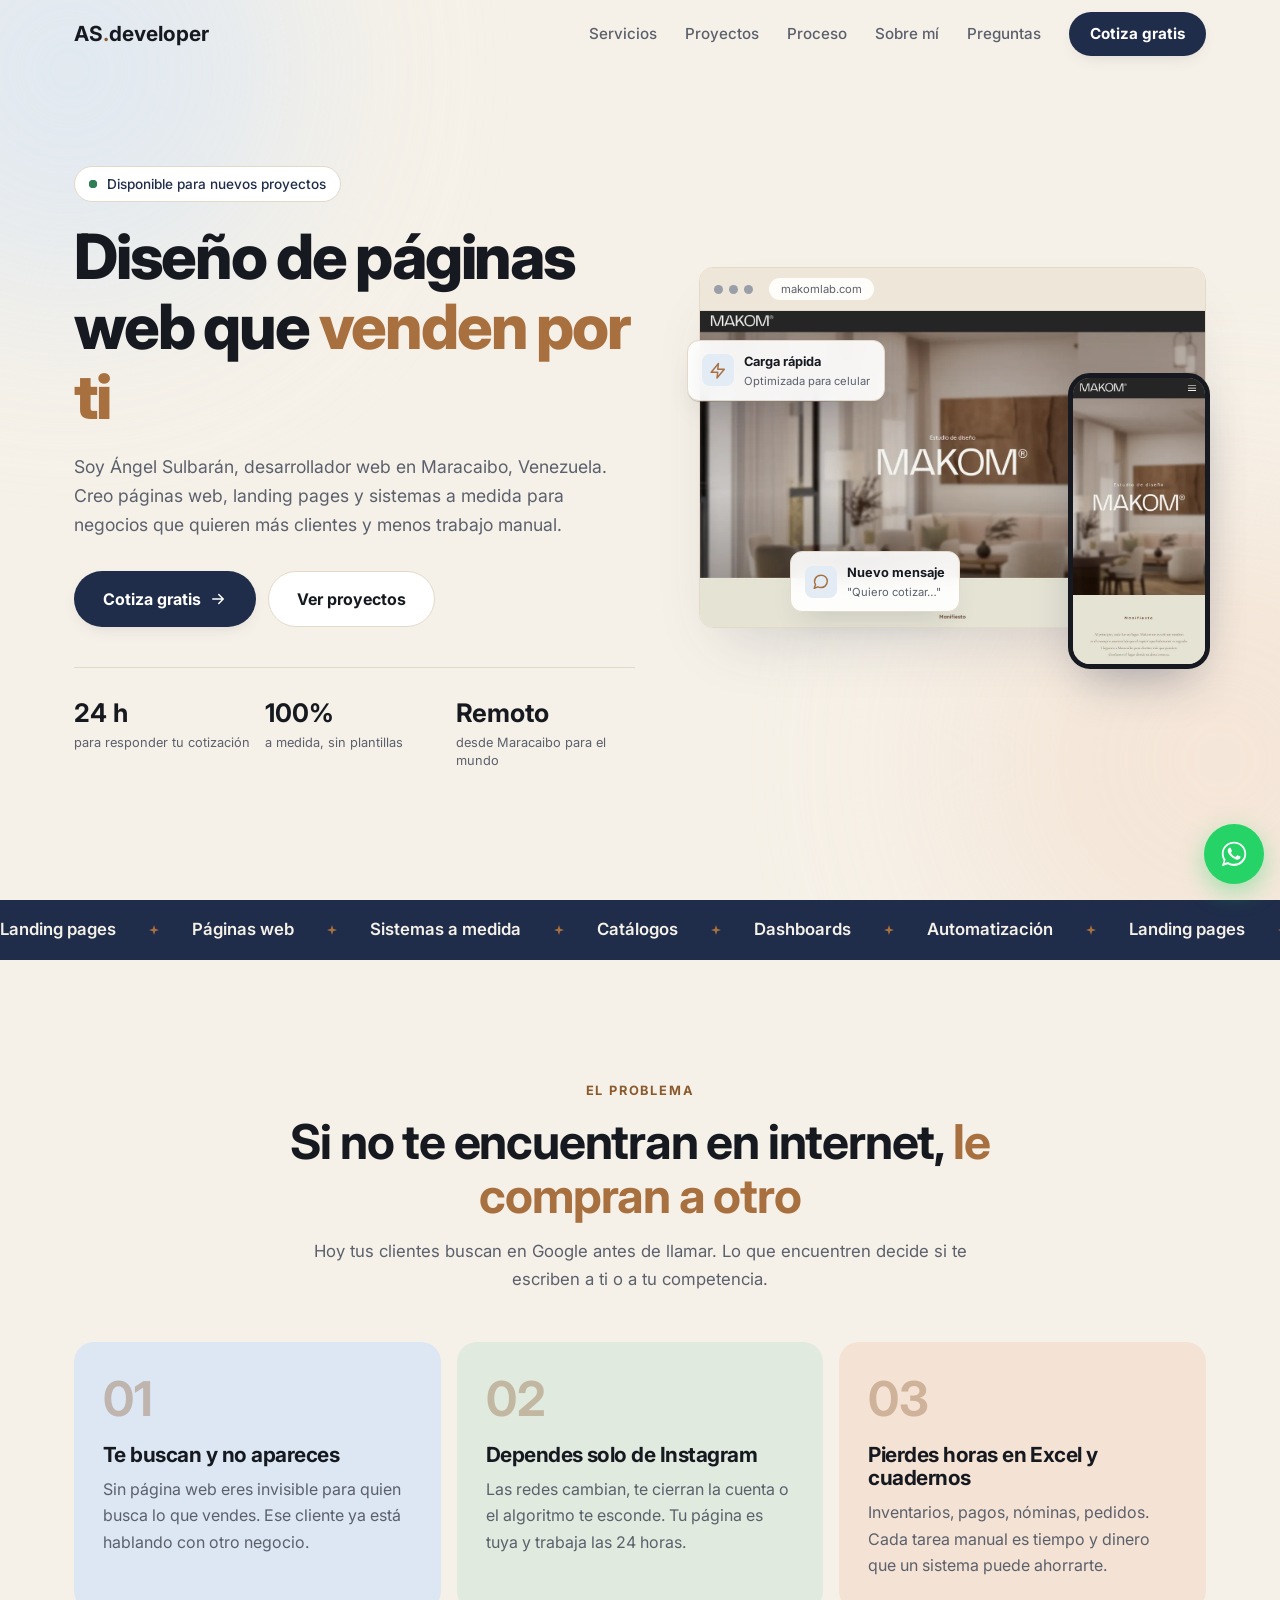
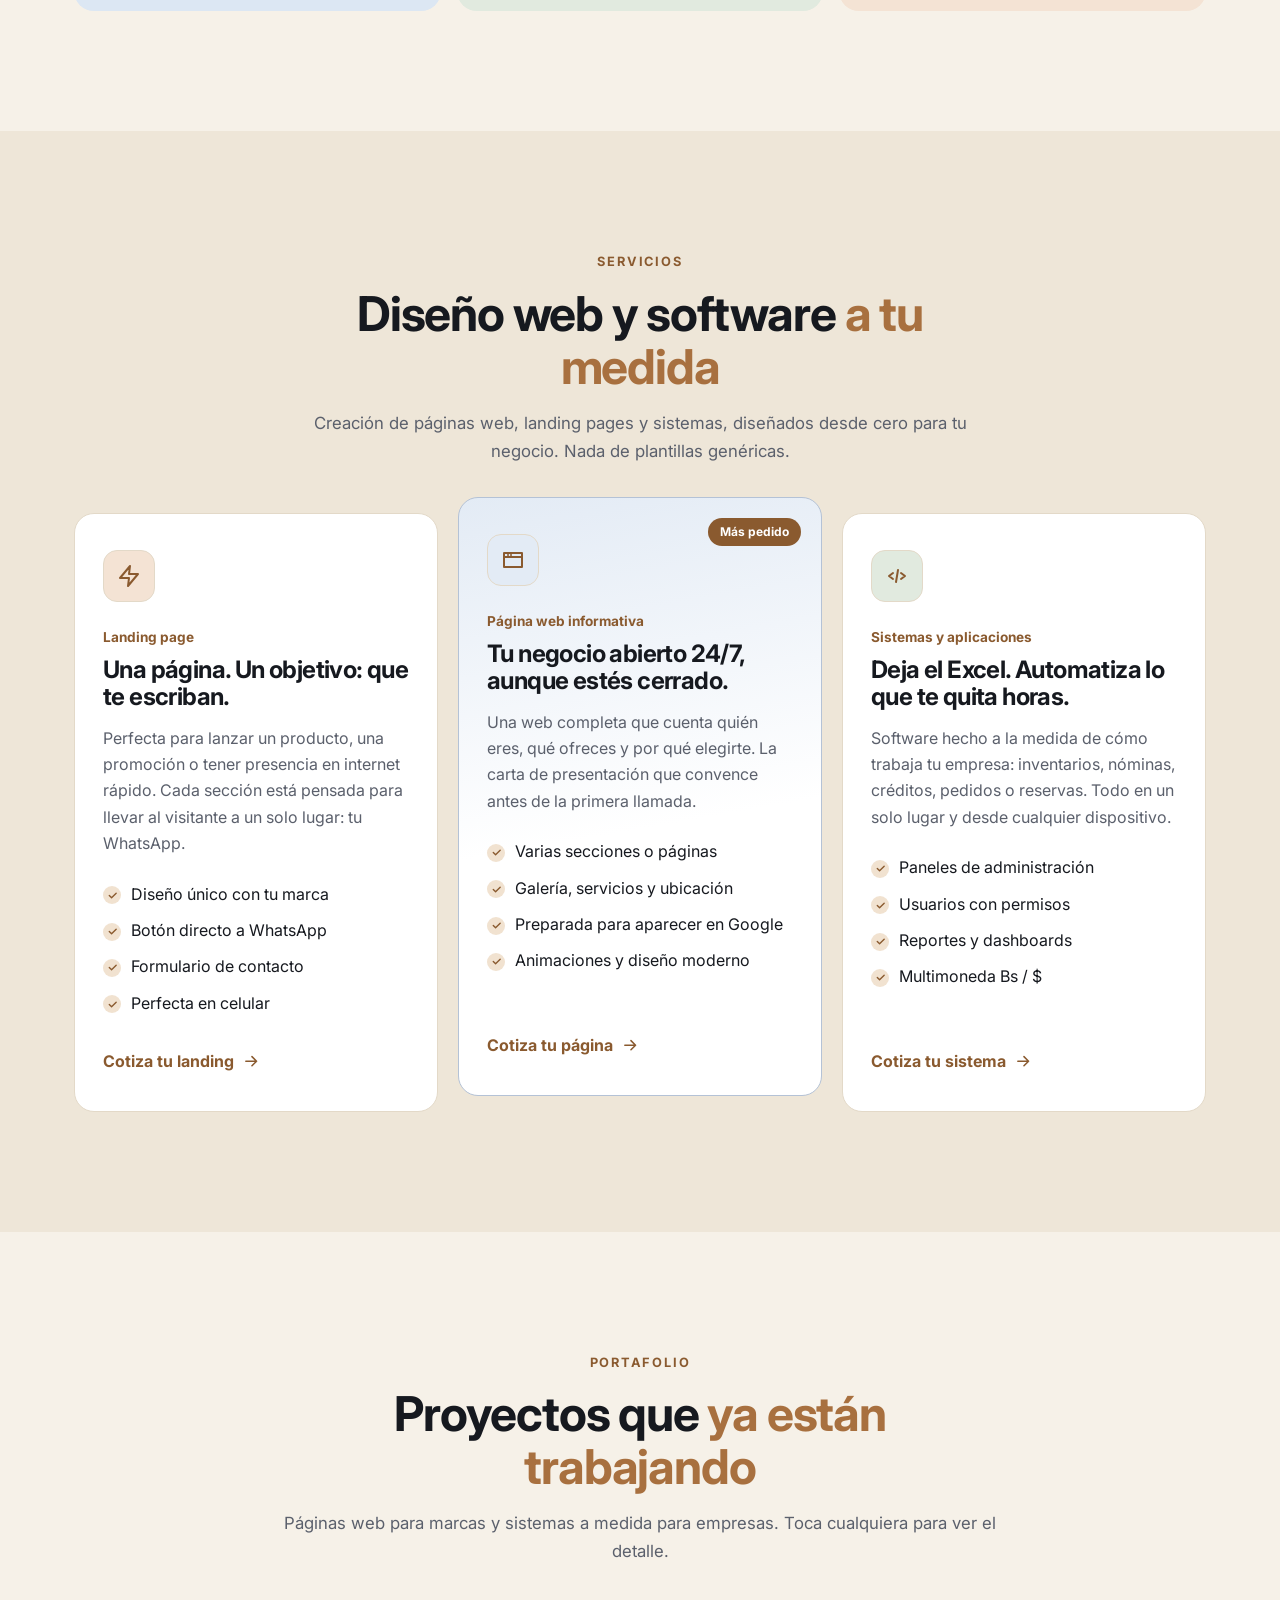
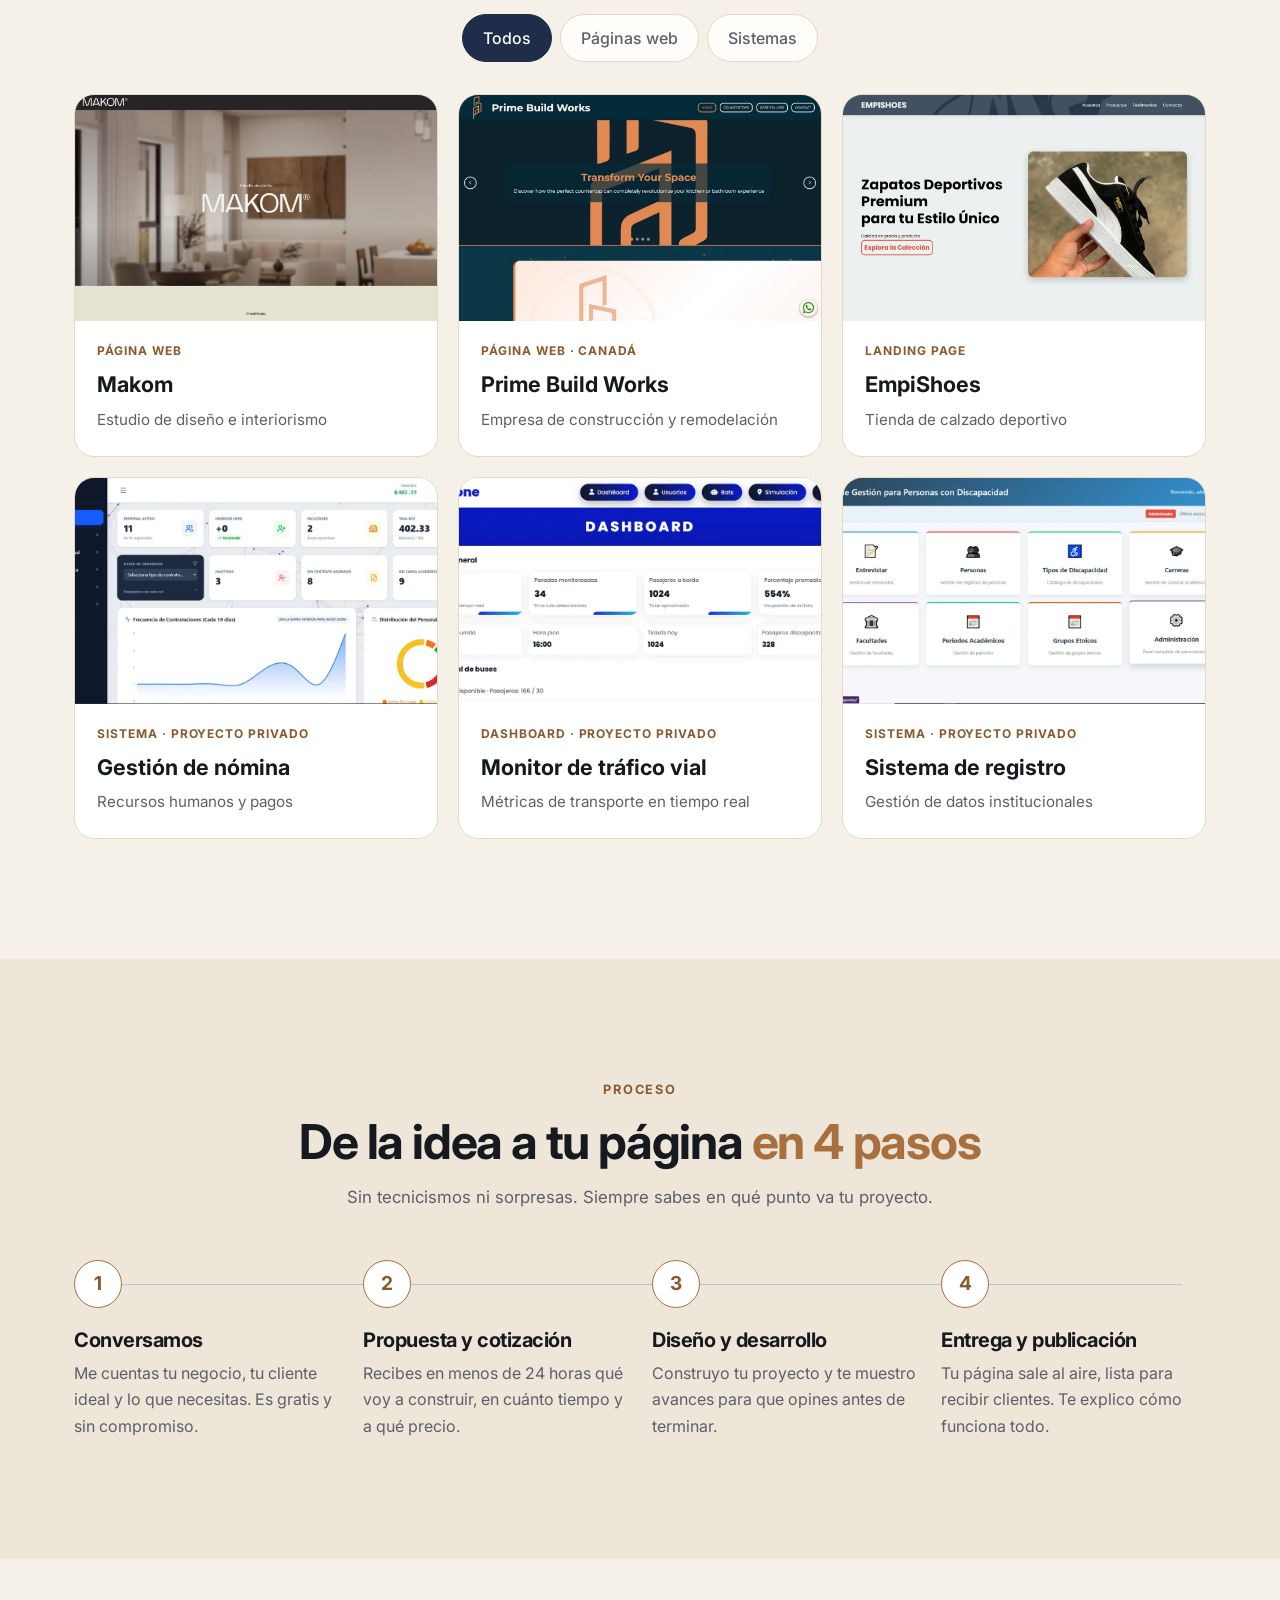
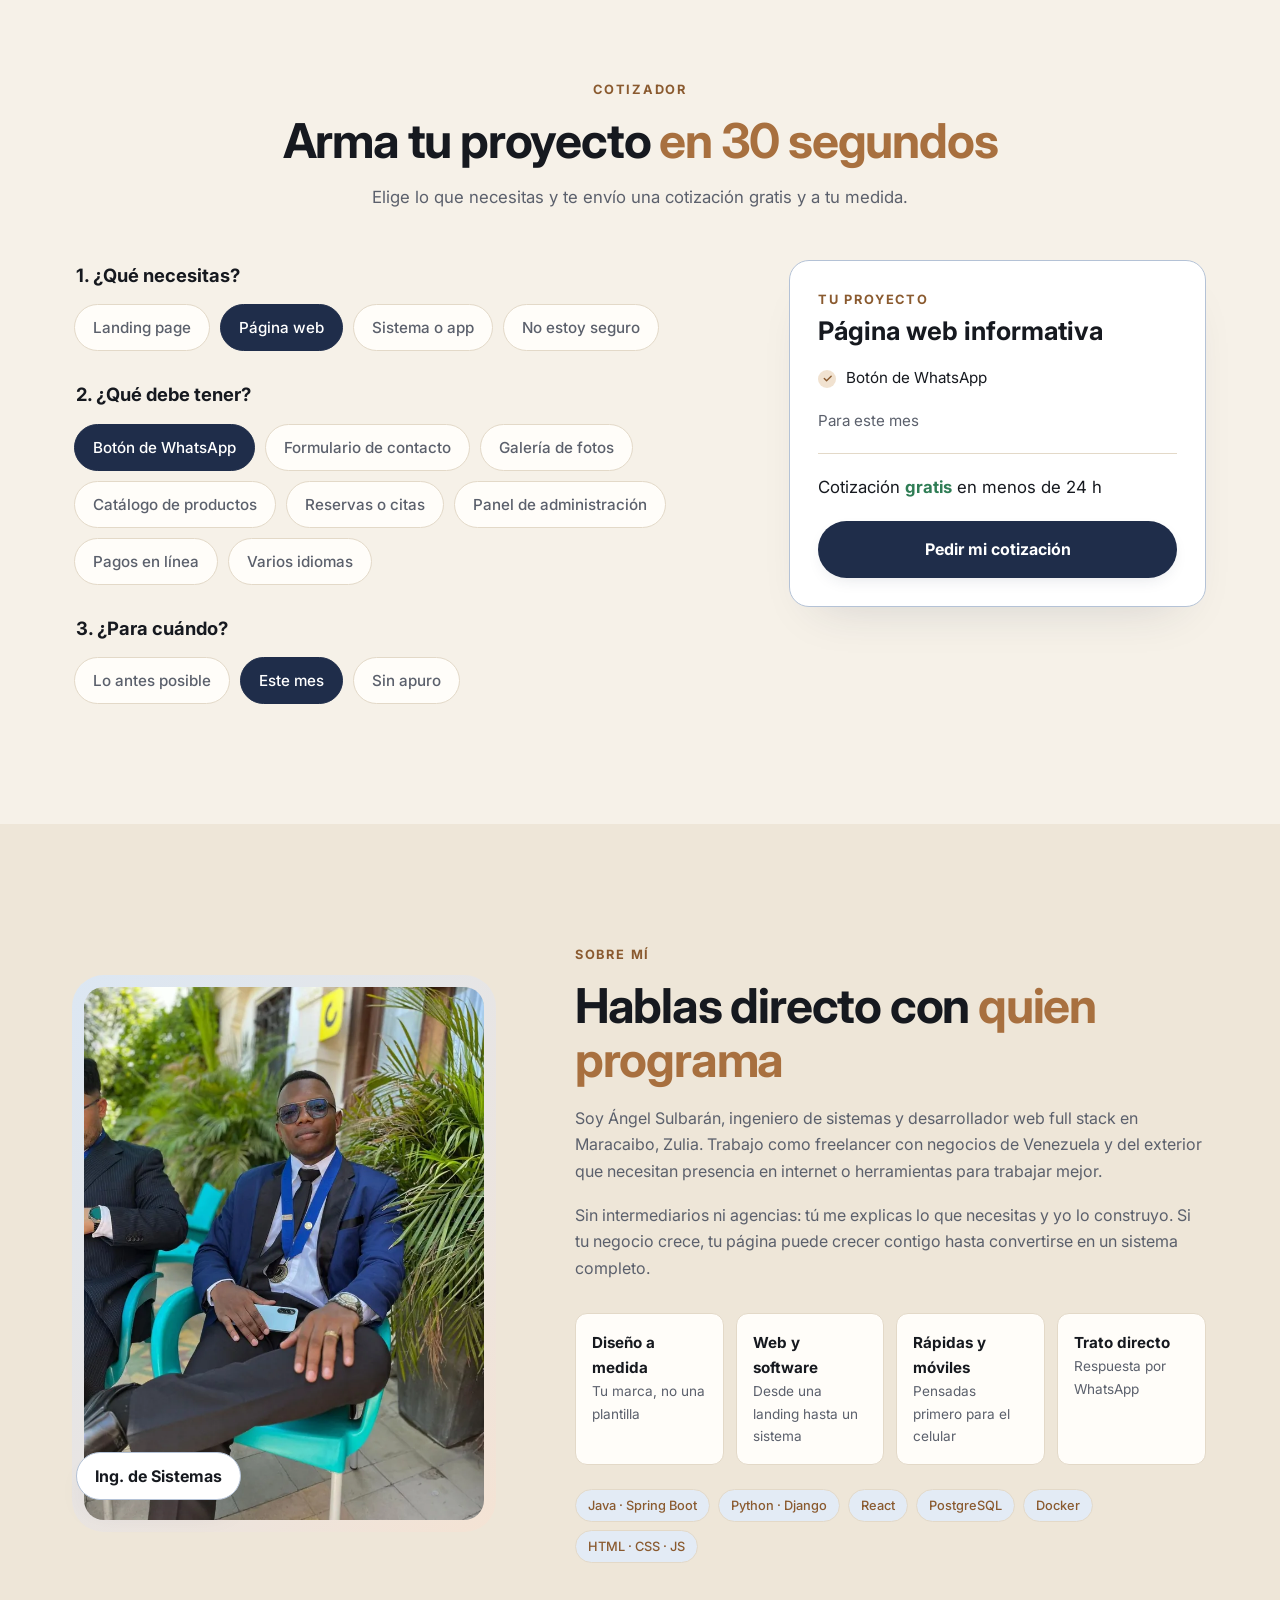
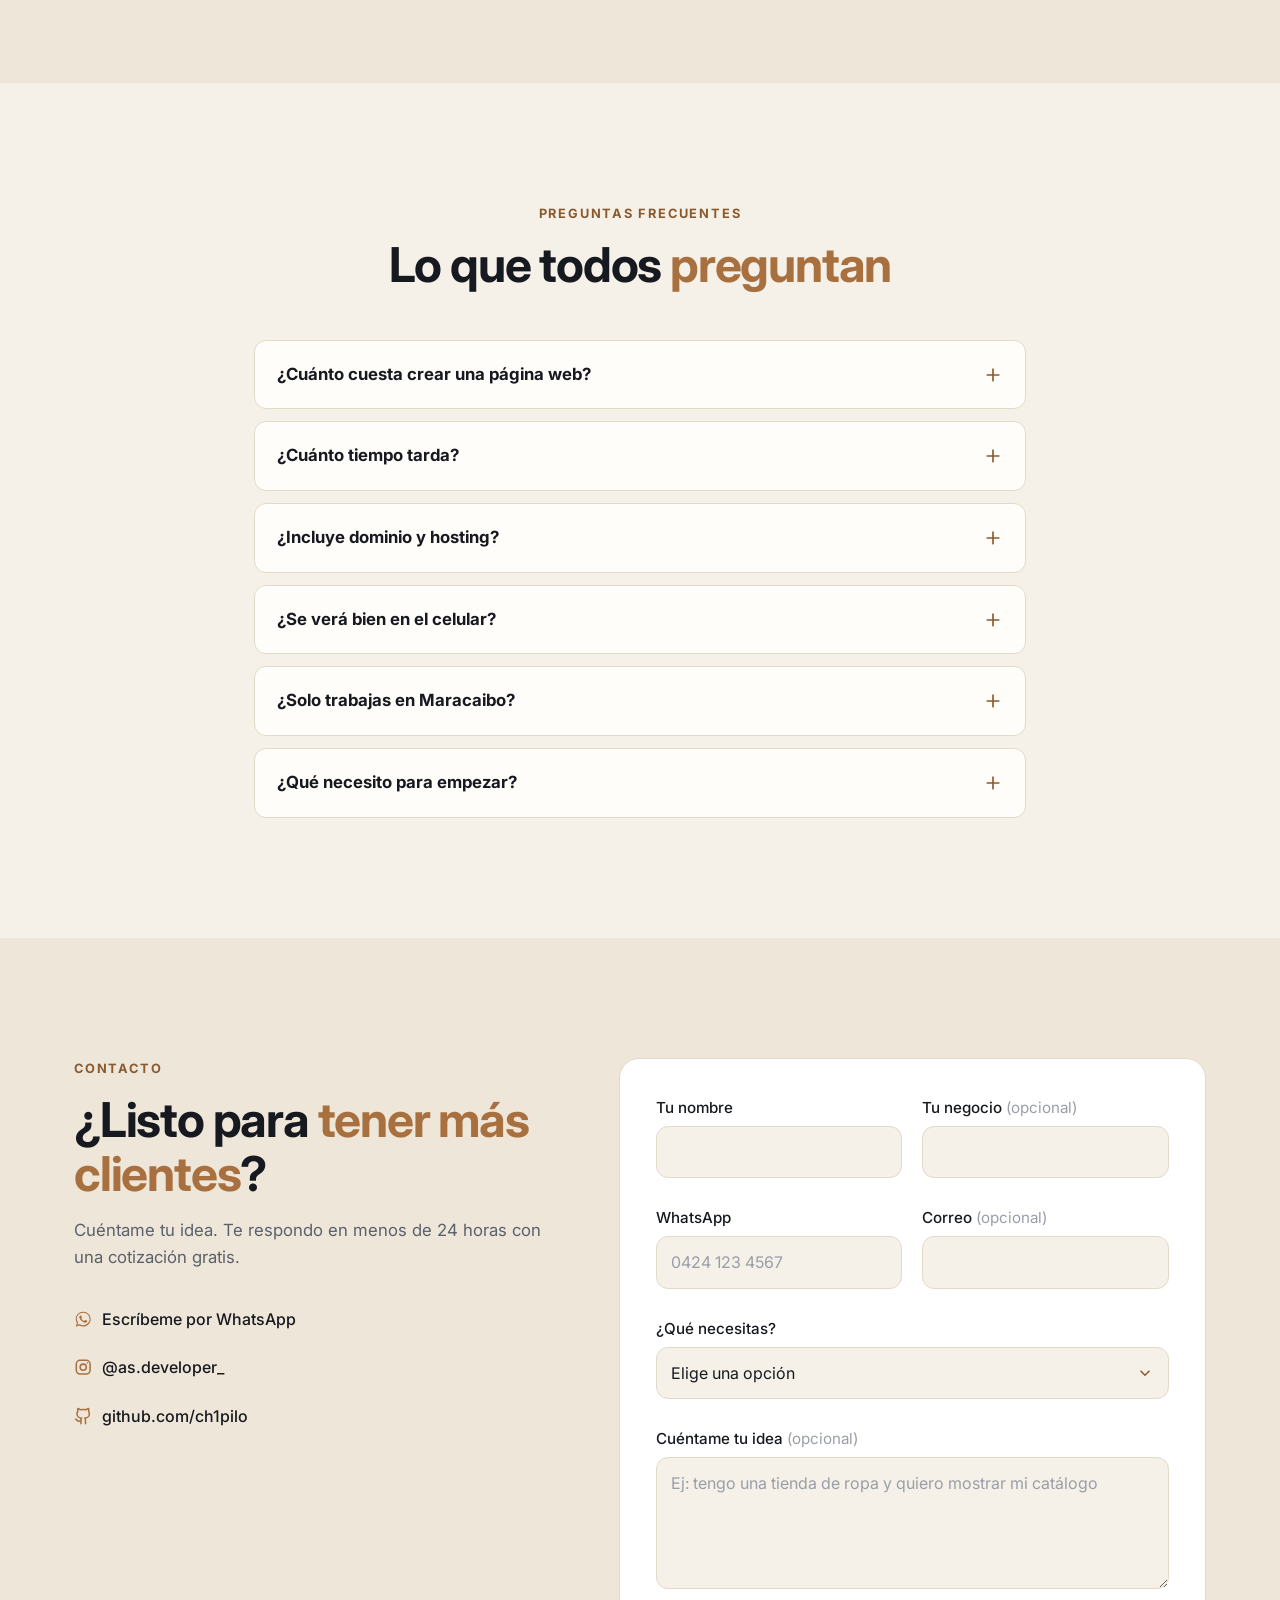
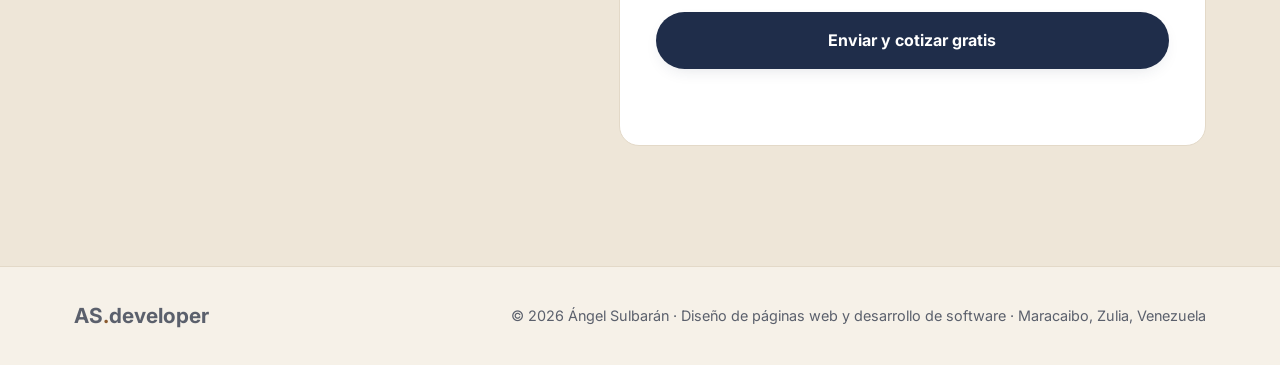
==== index.html @ 0f769c21 "feat: landing de servicios freelance AS.developer - 10 secciones: hero, problema, servicios, portafo" ====
<!DOCTYPE html>
<html lang="es">
<head>
  <meta charset="UTF-8">
  <meta name="viewport" content="width=device-width, initial-scale=1.0">
  <title>Diseño de Páginas Web en Maracaibo | Ángel Sulbarán, Desarrollador Web</title>
  <meta name="description" content="Diseño y creación de páginas web, landing pages y sistemas a medida en Maracaibo, Venezuela. Páginas rápidas, adaptadas al celular y listas para Google. Cotiza gratis.">
  <meta name="robots" content="index, follow, max-image-preview:large">
  <meta name="author" content="Ángel Sulbarán">
  <meta name="theme-color" content="#f6f1e8">
  <meta name="geo.region" content="VE-V">
  <meta name="geo.placename" content="Maracaibo">

  <!-- Cuando compres el dominio, reemplaza https://TU-DOMINIO.com en todo este archivo, sitemap.xml y robots.txt -->
  <link rel="canonical" href="https://TU-DOMINIO.com/">

  <link rel="icon" href="favicon.svg" type="image/svg+xml">
  <link rel="apple-touch-icon" href="img/apple-touch-icon.png">

  <!-- Vista previa al compartir (WhatsApp, Facebook, LinkedIn, X) -->
  <meta property="og:type" content="website">
  <meta property="og:locale" content="es_VE">
  <meta property="og:site_name" content="AS.developer">
  <meta property="og:url" content="https://TU-DOMINIO.com/">
  <meta property="og:title" content="Diseño de Páginas Web en Maracaibo | Ángel Sulbarán">
  <meta property="og:description" content="Páginas web, landing pages y sistemas a medida que convierten visitas en clientes. Cotiza gratis.">
  <meta property="og:image" content="https://TU-DOMINIO.com/img/og-image.jpg">
  <meta property="og:image:width" content="1200">
  <meta property="og:image:height" content="630">
  <meta property="og:image:alt" content="AS.developer: diseño de páginas web que venden">
  <meta name="twitter:card" content="summary_large_image">

  <!-- Datos estructurados para Google (negocio local, persona, sitio y preguntas frecuentes) -->
  <script type="application/ld+json">
  {
    "@context": "https://schema.org",
    "@graph": [
      {
        "@type": "ProfessionalService",
        "@id": "https://TU-DOMINIO.com/#negocio",
        "name": "AS.developer - Ángel Sulbarán",
        "description": "Diseño de páginas web, landing pages y desarrollo de sistemas a medida en Maracaibo, Venezuela.",
        "url": "https://TU-DOMINIO.com/",
        "image": "https://TU-DOMINIO.com/img/og-image.jpg",
        "logo": "https://TU-DOMINIO.com/img/apple-touch-icon.png",
        "telephone": "+58 424-6018457",
          "address": {
          "@type": "PostalAddress",
          "addressLocality": "Maracaibo",
          "addressRegion": "Zulia",
          "addressCountry": "VE"
        },
        "areaServed": [
          {
            "@type": "City",
            "name": "Maracaibo"
          },
          {
            "@type": "Country",
            "name": "Venezuela"
          }
        ],
        "founder": {
          "@id": "https://TU-DOMINIO.com/#angel"
        },
        "sameAs": [
          "https://www.instagram.com/as.developer_",
          "https://github.com/ch1pilo"
        ],
        "knowsLanguage": "es",
        "hasOfferCatalog": {
          "@type": "OfferCatalog",
          "name": "Servicios de desarrollo web",
          "itemListElement": [
            {
              "@type": "Offer",
              "itemOffered": {
                "@type": "Service",
                "name": "Diseño de landing pages",
                "description": "Página de una sola sección enfocada en conseguir contactos por WhatsApp."
              }
            },
            {
              "@type": "Offer",
              "itemOffered": {
                "@type": "Service",
                "name": "Diseño de páginas web informativas",
                "description": "Sitio web completo para negocios, adaptado a celular y preparado para Google."
              }
            },
            {
              "@type": "Offer",
              "itemOffered": {
                "@type": "Service",
                "name": "Desarrollo de sistemas y aplicaciones a medida",
                "description": "Software para inventarios, nóminas, créditos, pedidos o reservas."
              }
            }
          ]
        }
      },
      {
        "@type": "Person",
        "@id": "https://TU-DOMINIO.com/#angel",
        "name": "Ángel Sulbarán",
        "jobTitle": "Ingeniero de Sistemas y desarrollador web full stack",
        "image": "https://TU-DOMINIO.com/img/angel.webp",
        "url": "https://TU-DOMINIO.com/",
        "address": {
          "@type": "PostalAddress",
          "addressLocality": "Maracaibo",
          "addressCountry": "VE"
        },
        "sameAs": [
          "https://www.instagram.com/as.developer_",
          "https://github.com/ch1pilo"
        ]
      },
      {
        "@type": "WebSite",
        "@id": "https://TU-DOMINIO.com/#sitio",
        "url": "https://TU-DOMINIO.com/",
        "name": "AS.developer",
        "inLanguage": "es",
        "publisher": {
          "@id": "https://TU-DOMINIO.com/#negocio"
        }
      },
      {
        "@type": "FAQPage",
        "@id": "https://TU-DOMINIO.com/#faq",
        "mainEntity": [
          {
            "@type": "Question",
            "name": "¿Cuánto cuesta crear una página web?",
            "acceptedAnswer": {
              "@type": "Answer",
              "text": "Depende de lo que necesites: no cuesta lo mismo una landing que un sistema con panel de administración. Usa el cotizador o escríbeme y en menos de 24 horas te envío una cotización gratis y sin compromiso."
            }
          },
          {
            "@type": "Question",
            "name": "¿Cuánto tiempo tarda?",
            "acceptedAnswer": {
              "@type": "Answer",
              "text": "Una landing es lo más rápido; una página informativa o un sistema llevan más tiempo según su tamaño. En la cotización te doy una fecha de entrega concreta."
            }
          },
          {
            "@type": "Question",
            "name": "¿Incluye dominio y hosting?",
            "acceptedAnswer": {
              "@type": "Answer",
              "text": "No están incluidos en el precio, pero te oriento para elegirlos y comprarlos, y me encargo de publicar tu página en ellos."
            }
          },
          {
            "@type": "Question",
            "name": "¿Se verá bien en el celular?",
            "acceptedAnswer": {
              "@type": "Answer",
              "text": "Sí. Diseño primero para el celular, porque es desde donde te visita la mayoría de tus clientes, y después lo adapto a tablet y computadora."
            }
          },
          {
            "@type": "Question",
            "name": "¿Solo trabajas en Maracaibo?",
            "acceptedAnswer": {
              "@type": "Answer",
              "text": "No. Estoy en Maracaibo y hago páginas web para negocios de toda Venezuela y del exterior, de forma remota. Por ejemplo, Prime Build Works es una empresa de Canadá."
            }
          },
          {
            "@type": "Question",
            "name": "¿Qué necesito para empezar?",
            "acceptedAnswer": {
              "@type": "Answer",
              "text": "Solo una idea de lo que quieres. Si ya tienes logo, fotos y textos, mejor; si no, te oriento sobre qué preparar."
            }
          }
        ]
      }
    ]
  }
  </script>

  <link rel="preconnect" href="https://fonts.googleapis.com">
  <link rel="preconnect" href="https://fonts.gstatic.com" crossorigin>
  <link rel="stylesheet" href="https://fonts.googleapis.com/css2?family=Inter:wght@400;500;600;700;800&display=swap">
  <link rel="stylesheet" href="css/styles.css">
  <script>
    // Oculta el contenido para animarlo; si main.js no carga en 2 s, lo muestra igual
    document.documentElement.classList.add('js');
    setTimeout(function () {
      if (!window.landingLista) document.documentElement.classList.remove('js');
    }, 2000);
  </script>
  <script src="js/config.js" defer></script>
  <script src="js/main.js" defer></script>
</head>
<body>

  <div class="scroll-progress" aria-hidden="true"></div>

  <header class="header">
    <div class="container header__inner">
      <a href="#inicio" class="logo" aria-label="Ángel Sulbarán, inicio">AS<span>.</span>developer</a>

      <button class="nav-toggle" type="button" aria-expanded="false" aria-controls="menu" aria-label="Abrir menú">
        <span></span><span></span><span></span>
      </button>

      <nav id="menu" class="nav" aria-label="Principal">
        <ul class="nav__list">
          <li><a href="#servicios" class="nav__link">Servicios</a></li>
          <li><a href="#proyectos" class="nav__link">Proyectos</a></li>
          <li><a href="#proceso" class="nav__link">Proceso</a></li>
          <li><a href="#sobre-mi" class="nav__link">Sobre mí</a></li>
          <li><a href="#faq" class="nav__link">Preguntas</a></li>
          <li><a href="#cotizador" class="btn btn--primary btn--sm">Cotiza gratis</a></li>
        </ul>
      </nav>
    </div>
  </header>

  <main>
    <!-- 1. Hero -->
    <section id="inicio" class="hero">
      <div class="hero__glow hero__glow--1" aria-hidden="true"></div>
      <div class="hero__glow hero__glow--2" aria-hidden="true"></div>

      <div class="container hero__inner">
        <div class="hero__text">
          <p class="eyebrow reveal"><span class="dot"></span>Disponible para nuevos proyectos</p>
          <h1 class="hero__title reveal">
            Diseño de páginas web que <em>venden por ti</em>
          </h1>
          <p class="hero__lead reveal">
            Soy Ángel Sulbarán, desarrollador web en Maracaibo, Venezuela. Creo páginas web, landing pages
            y sistemas a medida para negocios que quieren más clientes y menos trabajo manual.
          </p>
          <div class="hero__actions reveal">
            <a href="#cotizador" class="btn btn--primary">
              Cotiza gratis
              <svg viewBox="0 0 24 24" width="18" height="18" aria-hidden="true"><path d="M5 12h14M13 6l6 6-6 6" fill="none" stroke="currentColor" stroke-width="2" stroke-linecap="round" stroke-linejoin="round"/></svg>
            </a>
            <a href="#proyectos" class="btn btn--ghost">Ver proyectos</a>
          </div>
          <ul class="hero__meta reveal">
            <li><strong>24 h</strong><span>para responder tu cotización</span></li>
            <li><strong>100%</strong><span>a medida, sin plantillas</span></li>
            <li><strong>Remoto</strong><span>desde Maracaibo para el mundo</span></li>
          </ul>
        </div>

        <div class="hero__visual" aria-hidden="true">
          <div class="device device--browser" data-depth="12">
            <div class="device__bar"><span></span><span></span><span></span><em>makomlab.com</em></div>
            <img src="img/makom.webp" alt="" width="1280" height="800" fetchpriority="high">
          </div>
          <div class="device device--phone" data-depth="28">
            <img src="img/makom-movil.webp" alt="" width="390" height="844">
          </div>
          <div class="float-card float-card--1" data-depth="40">
            <span class="float-card__icon"><svg class="icon" viewBox="0 0 24 24" aria-hidden="true"><path d="M13 2 3 14h9l-1 8 10-12h-9l1-8z"/></svg></span>
            <div><strong>Carga rápida</strong><small>Optimizada para celular</small></div>
          </div>
          <div class="float-card float-card--2" data-depth="20">
            <span class="float-card__icon"><svg class="icon" viewBox="0 0 24 24" aria-hidden="true"><path d="M21 11.5a8.4 8.4 0 0 1-9 8.4 8.6 8.6 0 0 1-3.9-.9L3 21l1.9-5.1A8.4 8.4 0 0 1 12 3a8.4 8.4 0 0 1 9 8.5z"/></svg></span>
            <div><strong>Nuevo mensaje</strong><small>"Quiero cotizar…"</small></div>
          </div>
        </div>
      </div>
    </section>

    <!-- 2. Cinta de servicios -->
    <div class="marquee" aria-hidden="true">
      <div class="marquee__track">
        <span>Landing pages</span><span>Páginas web</span><span>Sistemas a medida</span><span>Catálogos</span><span>Dashboards</span><span>Automatización</span>
        <span>Landing pages</span><span>Páginas web</span><span>Sistemas a medida</span><span>Catálogos</span><span>Dashboards</span><span>Automatización</span>
      </div>
    </div>

    <!-- 3. El problema -->
    <section id="por-que" class="section">
      <div class="container">
        <header class="section__head reveal">
          <p class="section__tag">El problema</p>
          <h2 class="section__title">Si no te encuentran en internet, <em>le compran a otro</em></h2>
          <p class="section__lead">Hoy tus clientes buscan en Google antes de llamar. Lo que encuentren decide si te escriben a ti o a tu competencia.</p>
        </header>

        <div class="pains">
          <article class="pain reveal">
            <span class="pain__num">01</span>
            <h3>Te buscan y no apareces</h3>
            <p>Sin página web eres invisible para quien busca lo que vendes. Ese cliente ya está hablando con otro negocio.</p>
          </article>
          <article class="pain reveal">
            <span class="pain__num">02</span>
            <h3>Dependes solo de Instagram</h3>
            <p>Las redes cambian, te cierran la cuenta o el algoritmo te esconde. Tu página es tuya y trabaja las 24 horas.</p>
          </article>
          <article class="pain reveal">
            <span class="pain__num">03</span>
            <h3>Pierdes horas en Excel y cuadernos</h3>
            <p>Inventarios, pagos, nóminas, pedidos. Cada tarea manual es tiempo y dinero que un sistema puede ahorrarte.</p>
          </article>
        </div>
      </div>
    </section>

    <!-- 4. Servicios -->
    <section id="servicios" class="section section--alt">
      <div class="container">
        <header class="section__head reveal">
          <p class="section__tag">Servicios</p>
          <h2 class="section__title">Diseño web y software <em>a tu medida</em></h2>
          <p class="section__lead">Creación de páginas web, landing pages y sistemas, diseñados desde cero para tu negocio. Nada de plantillas genéricas.</p>
        </header>

        <div class="services">
          <article class="service reveal">
            <div class="service__icon">
              <svg viewBox="0 0 24 24" aria-hidden="true"><path d="M13 2 3 14h9l-1 8 10-12h-9l1-8z"/></svg>
            </div>
            <p class="service__kicker">Landing page</p>
            <h3 class="service__title">Una página. Un objetivo: que te escriban.</h3>
            <p class="service__desc">Perfecta para lanzar un producto, una promoción o tener presencia en internet rápido. Cada sección está pensada para llevar al visitante a un solo lugar: tu WhatsApp.</p>
            <ul class="service__list">
              <li>Diseño único con tu marca</li>
              <li>Botón directo a WhatsApp</li>
              <li>Formulario de contacto</li>
              <li>Perfecta en celular</li>
            </ul>
            <a href="#cotizador" class="service__cta" data-tipo="landing">Cotiza tu landing <svg class="icon" viewBox="0 0 24 24" aria-hidden="true"><path d="M5 12h14M13 6l6 6-6 6"/></svg></a>
          </article>

          <article class="service service--featured reveal">
            <p class="service__badge">Más pedido</p>
            <div class="service__icon">
              <svg viewBox="0 0 24 24" aria-hidden="true"><path d="M3 5h18v14H3zM3 9h18M7 7h.01M10 7h.01"/></svg>
            </div>
            <p class="service__kicker">Página web informativa</p>
            <h3 class="service__title">Tu negocio abierto 24/7, aunque estés cerrado.</h3>
            <p class="service__desc">Una web completa que cuenta quién eres, qué ofreces y por qué elegirte. La carta de presentación que convence antes de la primera llamada.</p>
            <ul class="service__list">
              <li>Varias secciones o páginas</li>
              <li>Galería, servicios y ubicación</li>
              <li>Preparada para aparecer en Google</li>
              <li>Animaciones y diseño moderno</li>
            </ul>
            <a href="#cotizador" class="service__cta" data-tipo="web">Cotiza tu página <svg class="icon" viewBox="0 0 24 24" aria-hidden="true"><path d="M5 12h14M13 6l6 6-6 6"/></svg></a>
          </article>

          <article class="service reveal">
            <div class="service__icon">
              <svg viewBox="0 0 24 24" aria-hidden="true"><path d="M8 9l-4 3 4 3M16 9l4 3-4 3M13 6l-2 12"/></svg>
            </div>
            <p class="service__kicker">Sistemas y aplicaciones</p>
            <h3 class="service__title">Deja el Excel. Automatiza lo que te quita horas.</h3>
            <p class="service__desc">Software hecho a la medida de cómo trabaja tu empresa: inventarios, nóminas, créditos, pedidos o reservas. Todo en un solo lugar y desde cualquier dispositivo.</p>
            <ul class="service__list">
              <li>Paneles de administración</li>
              <li>Usuarios con permisos</li>
              <li>Reportes y dashboards</li>
              <li>Multimoneda Bs / $</li>
            </ul>
            <a href="#cotizador" class="service__cta" data-tipo="software">Cotiza tu sistema <svg class="icon" viewBox="0 0 24 24" aria-hidden="true"><path d="M5 12h14M13 6l6 6-6 6"/></svg></a>
          </article>
        </div>
      </div>
    </section>

    <!-- 5. Proyectos -->
    <section id="proyectos" class="section">
      <div class="container">
        <header class="section__head reveal">
          <p class="section__tag">Portafolio</p>
          <h2 class="section__title">Proyectos que <em>ya están trabajando</em></h2>
          <p class="section__lead">Páginas web para marcas y sistemas a medida para empresas. Toca cualquiera para ver el detalle.</p>
        </header>

        <div class="filters reveal" role="group" aria-label="Filtrar proyectos">
          <button type="button" class="filter is-active" data-filter="todos" aria-pressed="true">Todos</button>
          <button type="button" class="filter" data-filter="web" aria-pressed="false">Páginas web</button>
          <button type="button" class="filter" data-filter="software" aria-pressed="false">Sistemas</button>
        </div>

        <div class="projects">
          <button type="button" class="project reveal" data-category="web">
            <span class="project__media"><img src="img/makom.webp" alt="Página web de Makom, estudio de diseño" width="1280" height="800" loading="lazy"></span>
            <span class="project__body">
              <span class="project__type">Página web</span>
              <span class="project__name">Makom</span>
              <span class="project__summary">Estudio de diseño e interiorismo</span>
            </span>
            <template>
              <p>Sitio para un estudio de arquitectura e interiorismo en Maracaibo. Estética elegante y minimalista, con una narrativa que transmite la esencia de la marca y presenta sus servicios de arquitectura, interiorismo y mobiliario.</p>
              <ul class="tags"><li>HTML</li><li>CSS</li><li>JavaScript</li><li>SEO</li></ul>
              <a href="https://www.makomlab.com/" target="_blank" rel="noopener" class="btn btn--primary btn--sm">Ver en vivo <svg class="icon" viewBox="0 0 24 24" aria-hidden="true"><path d="M7 17 17 7M8 7h9v9"/></svg></a>
            </template>
          </button>

          <button type="button" class="project reveal" data-category="web">
            <span class="project__media"><img src="img/prime.webp" alt="Página web de Prime Build Works" width="1280" height="800" loading="lazy"></span>
            <span class="project__body">
              <span class="project__type">Página web · Canadá</span>
              <span class="project__name">Prime Build Works</span>
              <span class="project__summary">Empresa de construcción y remodelación</span>
            </span>
            <template>
              <p>Sitio corporativo para una empresa canadiense de construcción. Diseño limpio con enfoque en conversión: catálogo de topes de cocina, productos destacados y contacto directo por WhatsApp.</p>
              <ul class="tags"><li>HTML</li><li>CSS</li><li>JavaScript</li></ul>
              <a href="https://ch1pilo.github.io/Prime-Build-Works/" target="_blank" rel="noopener" class="btn btn--primary btn--sm">Ver en vivo <svg class="icon" viewBox="0 0 24 24" aria-hidden="true"><path d="M7 17 17 7M8 7h9v9"/></svg></a>
            </template>
          </button>

          <button type="button" class="project reveal" data-category="web">
            <span class="project__media"><img src="img/empishoes.webp" alt="Landing page de EmpiShoes" width="1280" height="800" loading="lazy"></span>
            <span class="project__body">
              <span class="project__type">Landing page</span>
              <span class="project__name">EmpiShoes</span>
              <span class="project__summary">Tienda de calzado deportivo</span>
            </span>
            <template>
              <p>Landing page para una tienda de calzado, enfocada en destacar la propuesta de valor y llevar al visitante al catálogo de productos.</p>
              <ul class="tags"><li>HTML</li><li>CSS</li><li>JavaScript</li></ul>
              <a href="https://ch1pilo.github.io/EMPISHOES/" target="_blank" rel="noopener" class="btn btn--primary btn--sm">Ver en vivo <svg class="icon" viewBox="0 0 24 24" aria-hidden="true"><path d="M7 17 17 7M8 7h9v9"/></svg></a>
            </template>
          </button>

          <button type="button" class="project reveal" data-category="software">
            <span class="project__media"><img src="img/nomina.webp" alt="Panel del sistema de gestión de nómina" width="1280" height="608" loading="lazy"></span>
            <span class="project__body">
              <span class="project__type">Sistema · Proyecto privado</span>
              <span class="project__name">Gestión de nómina</span>
              <span class="project__summary">Recursos humanos y pagos</span>
            </span>
            <template>
              <p>Sistema de nómina automatizado con un motor de cálculo masivo que integra la tasa BCV en tiempo real, gestión dinámica de deducciones y generación de recibos de pago detallados.</p>
              <ul class="tags"><li>Spring Boot</li><li>React</li><li>MySQL</li><li>Docker</li><li>n8n</li></ul>
              <p class="private-note"><svg class="icon" viewBox="0 0 24 24" aria-hidden="true"><rect x="4" y="11" width="16" height="10" rx="2"/><path d="M8 11V7a4 4 0 0 1 8 0v4"/></svg>Proyecto privado: disponible en demo bajo solicitud.</p>
            </template>
          </button>

          <button type="button" class="project reveal" data-category="software">
            <span class="project__media"><img src="img/trafico.webp" alt="Dashboard del monitor de tráfico vial" width="1280" height="577" loading="lazy"></span>
            <span class="project__body">
              <span class="project__type">Dashboard · Proyecto privado</span>
              <span class="project__name">Monitor de tráfico vial</span>
              <span class="project__summary">Métricas de transporte en tiempo real</span>
            </span>
            <template>
              <p>Plataforma interactiva para monitoreo de tráfico inteligente. Procesa métricas de flujo vehicular y pasajeros, y detecta patrones en horas pico.</p>
              <ul class="tags"><li>Python</li><li>Dashboard</li></ul>
              <p class="private-note"><svg class="icon" viewBox="0 0 24 24" aria-hidden="true"><rect x="4" y="11" width="16" height="10" rx="2"/><path d="M8 11V7a4 4 0 0 1 8 0v4"/></svg>Proyecto privado: disponible en demo bajo solicitud.</p>
            </template>
          </button>

          <button type="button" class="project reveal" data-category="software">
            <span class="project__media"><img src="img/registro.webp" alt="Panel del sistema de registro institucional" width="1280" height="637" loading="lazy"></span>
            <span class="project__body">
              <span class="project__type">Sistema · Proyecto privado</span>
              <span class="project__name">Sistema de registro</span>
              <span class="project__summary">Gestión de datos institucionales</span>
            </span>
            <template>
              <p>Sistema para el registro y seguimiento de personas con discapacidad: entrevistas, carreras, facultades y periodos académicos, con panel de administración.</p>
              <ul class="tags"><li>Django</li><li>Python</li></ul>
              <p class="private-note"><svg class="icon" viewBox="0 0 24 24" aria-hidden="true"><rect x="4" y="11" width="16" height="10" rx="2"/><path d="M8 11V7a4 4 0 0 1 8 0v4"/></svg>Proyecto privado: disponible en demo bajo solicitud.</p>
            </template>
          </button>
        </div>
      </div>
    </section>

    <!-- 6. Proceso -->
    <section id="proceso" class="section section--alt">
      <div class="container">
        <header class="section__head reveal">
          <p class="section__tag">Proceso</p>
          <h2 class="section__title">De la idea a tu página <em>en 4 pasos</em></h2>
          <p class="section__lead">Sin tecnicismos ni sorpresas. Siempre sabes en qué punto va tu proyecto.</p>
        </header>

        <ol class="steps">
          <li class="step reveal">
            <span class="step__num">1</span>
            <div>
              <h3>Conversamos</h3>
              <p>Me cuentas tu negocio, tu cliente ideal y lo que necesitas. Es gratis y sin compromiso.</p>
            </div>
          </li>
          <li class="step reveal">
            <span class="step__num">2</span>
            <div>
              <h3>Propuesta y cotización</h3>
              <p>Recibes en menos de 24 horas qué voy a construir, en cuánto tiempo y a qué precio.</p>
            </div>
          </li>
          <li class="step reveal">
            <span class="step__num">3</span>
            <div>
              <h3>Diseño y desarrollo</h3>
              <p>Construyo tu proyecto y te muestro avances para que opines antes de terminar.</p>
            </div>
          </li>
          <li class="step reveal">
            <span class="step__num">4</span>
            <div>
              <h3>Entrega y publicación</h3>
              <p>Tu página sale al aire, lista para recibir clientes. Te explico cómo funciona todo.</p>
            </div>
          </li>
        </ol>
      </div>
    </section>

    <!-- 7. Cotizador interactivo -->
    <section id="cotizador" class="section">
      <div class="container">
        <header class="section__head reveal">
          <p class="section__tag">Cotizador</p>
          <h2 class="section__title">Arma tu proyecto <em>en 30 segundos</em></h2>
          <p class="section__lead">Elige lo que necesitas y te envío una cotización gratis y a tu medida.</p>
        </header>

        <div class="builder reveal">
          <div class="builder__options">
            <fieldset class="builder__group">
              <legend>1. ¿Qué necesitas?</legend>
              <div class="chips">
                <label class="chip"><input type="radio" name="tipo" value="landing"><span>Landing page</span></label>
                <label class="chip"><input type="radio" name="tipo" value="web" checked><span>Página web</span></label>
                <label class="chip"><input type="radio" name="tipo" value="software"><span>Sistema o app</span></label>
                <label class="chip"><input type="radio" name="tipo" value="otro"><span>No estoy seguro</span></label>
              </div>
            </fieldset>

            <fieldset class="builder__group">
              <legend>2. ¿Qué debe tener?</legend>
              <div class="chips">
                <label class="chip"><input type="checkbox" name="extras" value="Botón de WhatsApp" checked><span>Botón de WhatsApp</span></label>
                <label class="chip"><input type="checkbox" name="extras" value="Formulario de contacto"><span>Formulario de contacto</span></label>
                <label class="chip"><input type="checkbox" name="extras" value="Galería de fotos"><span>Galería de fotos</span></label>
                <label class="chip"><input type="checkbox" name="extras" value="Catálogo de productos"><span>Catálogo de productos</span></label>
                <label class="chip"><input type="checkbox" name="extras" value="Reservas o citas"><span>Reservas o citas</span></label>
                <label class="chip"><input type="checkbox" name="extras" value="Panel de administración"><span>Panel de administración</span></label>
                <label class="chip"><input type="checkbox" name="extras" value="Pagos en línea"><span>Pagos en línea</span></label>
                <label class="chip"><input type="checkbox" name="extras" value="Varios idiomas"><span>Varios idiomas</span></label>
              </div>
            </fieldset>

            <fieldset class="builder__group">
              <legend>3. ¿Para cuándo?</legend>
              <div class="chips">
                <label class="chip"><input type="radio" name="plazo" value="lo antes posible"><span>Lo antes posible</span></label>
                <label class="chip"><input type="radio" name="plazo" value="este mes" checked><span>Este mes</span></label>
                <label class="chip"><input type="radio" name="plazo" value="sin apuro"><span>Sin apuro</span></label>
              </div>
            </fieldset>
          </div>

          <aside class="summary" aria-live="polite">
            <p class="summary__label">Tu proyecto</p>
            <p class="summary__title" data-summary-title>Página web</p>
            <ul class="summary__list" data-summary-list></ul>
            <p class="summary__time" data-summary-time>Para este mes</p>
            <p class="summary__price">Cotización <strong>gratis</strong> en menos de 24 h</p>
            <button type="button" class="btn btn--primary btn--block" data-builder-send>Pedir mi cotización</button>
          </aside>
        </div>
      </div>
    </section>

    <!-- 8. Sobre mí -->
    <section id="sobre-mi" class="section section--alt">
      <div class="container about">
        <div class="about__photo reveal">
          <img src="img/angel.webp" alt="Ángel Sulbarán, desarrollador full stack" width="720" height="960" loading="lazy">
          <p class="about__badge">Ing. de Sistemas</p>
        </div>

        <div class="about__text">
          <p class="section__tag reveal">Sobre mí</p>
          <h2 class="section__title reveal">Hablas directo con <em>quien programa</em></h2>
          <p class="reveal">Soy Ángel Sulbarán, ingeniero de sistemas y desarrollador web full stack en Maracaibo, Zulia. Trabajo como freelancer con negocios de Venezuela y del exterior que necesitan presencia en internet o herramientas para trabajar mejor.</p>
          <p class="reveal">Sin intermediarios ni agencias: tú me explicas lo que necesitas y yo lo construyo. Si tu negocio crece, tu página puede crecer contigo hasta convertirse en un sistema completo.</p>

          <ul class="perks">
            <li class="reveal"><strong>Diseño a medida</strong><span>Tu marca, no una plantilla</span></li>
            <li class="reveal"><strong>Web y software</strong><span>Desde una landing hasta un sistema</span></li>
            <li class="reveal"><strong>Rápidas y móviles</strong><span>Pensadas primero para el celular</span></li>
            <li class="reveal"><strong>Trato directo</strong><span>Respuesta por WhatsApp</span></li>
          </ul>

          <ul class="stack reveal" aria-label="Tecnologías">
            <li>Java · Spring Boot</li><li>Python · Django</li><li>React</li><li>PostgreSQL</li><li>Docker</li><li>HTML · CSS · JS</li>
          </ul>
        </div>
      </div>
    </section>

    <!-- 9. Preguntas frecuentes -->
    <section id="faq" class="section">
      <div class="container faq">
        <header class="section__head reveal">
          <p class="section__tag">Preguntas frecuentes</p>
          <h2 class="section__title">Lo que todos <em>preguntan</em></h2>
        </header>

        <div class="faq__list">
          <details class="faq__item reveal">
            <summary>¿Cuánto cuesta crear una página web?</summary>
            <div class="faq__answer"><p>Depende de lo que necesites: no cuesta lo mismo una landing que un sistema con panel de administración. Usa el cotizador o escríbeme y en menos de 24 horas te envío una cotización gratis y sin compromiso.</p></div>
          </details>
          <details class="faq__item reveal">
            <summary>¿Cuánto tiempo tarda?</summary>
            <div class="faq__answer"><p>Una landing es lo más rápido; una página informativa o un sistema llevan más tiempo según su tamaño. En la cotización te doy una fecha de entrega concreta.</p></div>
          </details>
          <details class="faq__item reveal">
            <summary>¿Incluye dominio y hosting?</summary>
            <div class="faq__answer"><p>No están incluidos en el precio, pero te oriento para elegirlos y comprarlos, y me encargo de publicar tu página en ellos.</p></div>
          </details>
          <details class="faq__item reveal">
            <summary>¿Se verá bien en el celular?</summary>
            <div class="faq__answer"><p>Sí. Diseño primero para el celular, porque es desde donde te visita la mayoría de tus clientes, y después lo adapto a tablet y computadora.</p></div>
          </details>
          <details class="faq__item reveal">
            <summary>¿Solo trabajas en Maracaibo?</summary>
            <div class="faq__answer"><p>No. Estoy en Maracaibo y hago páginas web para negocios de toda Venezuela y del exterior, de forma remota. Por ejemplo, Prime Build Works es una empresa de Canadá.</p></div>
          </details>
          <details class="faq__item reveal">
            <summary>¿Qué necesito para empezar?</summary>
            <div class="faq__answer"><p>Solo una idea de lo que quieres. Si ya tienes logo, fotos y textos, mejor; si no, te oriento sobre qué preparar.</p></div>
          </details>
        </div>
      </div>
    </section>

    <!-- 10. Contacto -->
    <section id="contacto" class="section section--alt section--contact">
      <div class="container contact">
        <div class="contact__intro">
          <p class="section__tag reveal">Contacto</p>
          <h2 class="section__title reveal">¿Listo para <em>tener más clientes</em>?</h2>
          <p class="section__lead reveal">Cuéntame tu idea. Te respondo en menos de 24 horas con una cotización gratis.</p>
          <ul class="contact__links reveal">
            <li><a href="#" data-whatsapp-link target="_blank" rel="noopener"><svg class="icon icon--fill" viewBox="0 0 32 32" aria-hidden="true"><path fill="currentColor" d="M16 3C8.8 3 3 8.7 3 15.8c0 2.5.7 4.9 2 7L3 29l6.4-2c2 1.1 4.3 1.7 6.6 1.7 7.2 0 13-5.7 13-12.8C29 8.7 23.2 3 16 3zm0 23.4c-2.1 0-4.1-.6-5.9-1.7l-.4-.3-3.8 1.2 1.2-3.7-.3-.4c-1.2-1.8-1.9-3.9-1.9-6.1C4.9 9.8 9.9 4.9 16 4.9s11.1 4.9 11.1 10.9-5 10.6-11.1 10.6zm6.1-7.9c-.3-.2-2-1-2.3-1.1-.3-.1-.5-.2-.7.2-.2.3-.8 1.1-1 1.3-.2.2-.4.2-.7.1-.3-.2-1.4-.5-2.7-1.7-1-.9-1.7-2-1.9-2.3-.2-.3 0-.5.1-.7l.5-.6c.2-.2.2-.3.3-.6.1-.2 0-.4 0-.6l-1-2.5c-.3-.7-.5-.6-.7-.6h-.6c-.2 0-.6.1-.9.4-.3.3-1.2 1.1-1.2 2.8s1.2 3.2 1.4 3.5c.2.2 2.4 3.6 5.8 5 .8.4 1.4.6 1.9.7.8.3 1.5.2 2.1.1.6-.1 2-.8 2.2-1.6.3-.8.3-1.4.2-1.6-.1-.1-.3-.2-.6-.4z"/></svg>Escríbeme por WhatsApp</a></li>
            <li><a href="https://www.instagram.com/as.developer_" target="_blank" rel="noopener"><svg class="icon" viewBox="0 0 24 24" aria-hidden="true"><rect x="3" y="3" width="18" height="18" rx="5"/><circle cx="12" cy="12" r="4"/><path d="M17.5 6.5h.01"/></svg>@as.developer_</a></li>
            <li><a href="https://github.com/ch1pilo" target="_blank" rel="noopener"><svg class="icon" viewBox="0 0 24 24" aria-hidden="true"><path d="M15 22v-4a4.8 4.8 0 0 0-1-3.5c3 0 6-2 6-5.5.08-1.25-.27-2.48-1-3.5.28-1.15.28-2.35 0-3.5 0 0-1 0-3 1.5-2.64-.5-5.36-.5-8 0C6 2 5 2 5 2c-.3 1.15-.3 2.35 0 3.5A5.4 5.4 0 0 0 4 9c0 3.5 3 5.5 6 5.5-.39.49-.68 1.05-.85 1.65-.17.6-.22 1.23-.15 1.85v4"/><path d="M9 18c-4.51 2-5-2-7-2"/></svg>github.com/ch1pilo</a></li>
          </ul>
        </div>

        <form id="contact-form" class="form reveal" novalidate>
          <div class="form__grid">
            <div class="field">
              <label for="nombre">Tu nombre</label>
              <input id="nombre" name="nombre" type="text" autocomplete="name" required>
              <p class="field__error" id="nombre-error"></p>
            </div>

            <div class="field">
              <label for="negocio">Tu negocio <span class="field__optional">(opcional)</span></label>
              <input id="negocio" name="negocio" type="text" autocomplete="organization">
            </div>

            <div class="field">
              <label for="telefono">WhatsApp</label>
              <input id="telefono" name="telefono" type="tel" autocomplete="tel" placeholder="0424 123 4567" required>
              <p class="field__error" id="telefono-error"></p>
            </div>

            <div class="field">
              <label for="email">Correo <span class="field__optional">(opcional)</span></label>
              <input id="email" name="email" type="email" autocomplete="email">
              <p class="field__error" id="email-error"></p>
            </div>

            <div class="field field--full">
              <label for="servicio">¿Qué necesitas?</label>
              <select id="servicio" name="servicio" required>
                <option value="">Elige una opción</option>
                <option value="landing">Landing page</option>
                <option value="web">Página web informativa</option>
                <option value="software">Sistema o aplicación</option>
                <option value="otro">No estoy seguro, quiero asesoría</option>
              </select>
              <p class="field__error" id="servicio-error"></p>
            </div>

            <div class="field field--full">
              <label for="mensaje">Cuéntame tu idea <span class="field__optional">(opcional)</span></label>
              <textarea id="mensaje" name="mensaje" rows="4" placeholder="Ej: tengo una tienda de ropa y quiero mostrar mi catálogo"></textarea>
            </div>

            <!-- Trampa para bots: las personas no ven este campo -->
            <div class="field--honey" aria-hidden="true">
              <label for="_honey">No llenar</label>
              <input id="_honey" name="_honey" type="text" tabindex="-1" autocomplete="off">
            </div>
          </div>

          <button type="submit" class="btn btn--primary btn--block">Enviar y cotizar gratis</button>
          <p class="form__status" role="status" aria-live="polite"></p>
        </form>
      </div>
    </section>
  </main>

  <footer class="footer">
    <div class="container footer__inner">
      <a href="#inicio" class="logo">AS<span>.</span>developer</a>
      <p>© <span id="year"></span> Ángel Sulbarán · Diseño de páginas web y desarrollo de software · Maracaibo, Zulia, Venezuela</p>
    </div>
  </footer>

  <!-- Detalle de proyecto -->
  <dialog class="modal" id="project-modal" aria-labelledby="modal-title">
    <button type="button" class="modal__close" aria-label="Cerrar"><svg class="icon" viewBox="0 0 24 24" aria-hidden="true"><path d="M18 6 6 18M6 6l12 12"/></svg></button>
    <img class="modal__img" src="" alt="">
    <div class="modal__body">
      <p class="project__type" data-modal-type></p>
      <h3 class="modal__title" id="modal-title"></h3>
      <div data-modal-content></div>
    </div>
  </dialog>

  <a class="whatsapp-float" href="#contacto" data-whatsapp-link target="_blank" rel="noopener" aria-label="Escríbeme por WhatsApp">
    <svg viewBox="0 0 32 32" width="30" height="30" aria-hidden="true">
      <path fill="currentColor" d="M16 3C8.8 3 3 8.7 3 15.8c0 2.5.7 4.9 2 7L3 29l6.4-2c2 1.1 4.3 1.7 6.6 1.7 7.2 0 13-5.7 13-12.8C29 8.7 23.2 3 16 3zm0 23.4c-2.1 0-4.1-.6-5.9-1.7l-.4-.3-3.8 1.2 1.2-3.7-.3-.4c-1.2-1.8-1.9-3.9-1.9-6.1C4.9 9.8 9.9 4.9 16 4.9s11.1 4.9 11.1 10.9-5 10.6-11.1 10.6zm6.1-7.9c-.3-.2-2-1-2.3-1.1-.3-.1-.5-.2-.7.2-.2.3-.8 1.1-1 1.3-.2.2-.4.2-.7.1-.3-.2-1.4-.5-2.7-1.7-1-.9-1.7-2-1.9-2.3-.2-.3 0-.5.1-.7l.5-.6c.2-.2.2-.3.3-.6.1-.2 0-.4 0-.6l-1-2.5c-.3-.7-.5-.6-.7-.6h-.6c-.2 0-.6.1-.9.4-.3.3-1.2 1.1-1.2 2.8s1.2 3.2 1.4 3.5c.2.2 2.4 3.6 5.8 5 .8.4 1.4.6 1.9.7.8.3 1.5.2 2.1.1.6-.1 2-.8 2.2-1.6.3-.8.3-1.4.2-1.6-.1-.1-.3-.2-.6-.4z"/>
    </svg>
  </a>

</body>
</html>
---- css/styles.css ----
/* ===== Variables (paleta del portafolio) ===== */
:root {
  /* Base neutra */
  --bg: #f6f1e8;            /* beige */
  --bg2: #eee6d8;           /* beige más oscuro para secciones alternas */
  --bg3: #ffffff;           /* tarjetas */
  --surface: #fffdf9;
  --text: #16191f;          /* casi negro */
  --text-muted: #5b606c;
  --text-dim: #9a9ea8;
  --border: #e3d9c8;
  --border-hover: #b4c2d6;

  /* Azul marino de marca */
  --primary: #1f2d4a;
  --primary-hover: #2c3d61;
  --accent: #8a5a2f;        /* camel oscuro: textos pequeños de acento */
  --camel: #a8703f;         /* camel: títulos destacados y detalles */
  --camel-soft: #f1e2d0;
  --primary-soft: #e3ebf5;
  --shadow-color: rgba(31, 45, 74, 0.18);

  /* Pasteles de apoyo */
  --sky: #dce7f3;
  --sage: #e1eadf;
  --peach: #f4e3d4;
  --lavender: #e8e3f1;

  --success: #2f7d55;
  --error: #b4443c;
  --whatsapp: #25d366;

  --font-display: 'Inter', system-ui, -apple-system, 'Segoe UI', Arial, sans-serif;
  --font-body: 'Inter', system-ui, -apple-system, 'Segoe UI', Arial, sans-serif;

  --radius: 20px;
  --radius-sm: 12px;
  --header-h: 68px;

  --ease-out: cubic-bezier(0.23, 1, 0.32, 1);
  --ease-in-out: cubic-bezier(0.77, 0, 0.175, 1);
}

/* ===== Base ===== */
*,
*::before,
*::after {
  box-sizing: border-box;
}

html {
  scroll-behavior: smooth;
  scroll-padding-top: var(--header-h);
  -webkit-text-size-adjust: 100%;
}

body {
  margin: 0;
  font-family: var(--font-body);
  font-size: 1rem;
  line-height: 1.65;
  color: var(--text);
  background: var(--bg);
  -webkit-font-smoothing: antialiased;
  overflow-x: hidden;
}

h1, h2, h3 {
  margin: 0;
  font-family: var(--font-display);
  font-weight: 700;
  line-height: 1.12;
  letter-spacing: -0.025em;
}

h1 em,
h2 em {
  font-style: normal;
  color: var(--camel);
}

p {
  margin: 0;
}

a {
  color: inherit;
}

img {
  display: block;
  max-width: 100%;
  height: auto;
}

button {
  font: inherit;
  color: inherit;
}

:focus-visible {
  outline: 2px solid var(--accent);
  outline-offset: 3px;
}

::selection {
  background: var(--primary);
  color: #fff;
}

/* Íconos SVG en línea */
.icon {
  width: 1.15em;
  height: 1.15em;
  flex-shrink: 0;
  fill: none;
  stroke: currentColor;
  stroke-width: 2;
  stroke-linecap: round;
  stroke-linejoin: round;
}

.icon--fill {
  fill: currentColor;
  stroke: none;
}

.float-card__icon .icon,
.contact__links .icon {
  color: var(--camel);
}

.modal__close .icon {
  width: 18px;
  height: 18px;
}

.container {
  width: 100%;
  max-width: 1180px;
  margin: 0 auto;
  padding: 0 16px;
}

/* ===== Botones ===== */
.btn {
  display: inline-flex;
  align-items: center;
  justify-content: center;
  gap: 8px;
  min-height: 52px;
  padding: 14px 28px;
  border: 1px solid transparent;
  border-radius: 999px;
  font-weight: 700;
  text-decoration: none;
  cursor: pointer;
  -webkit-tap-highlight-color: transparent;
  transition: transform 160ms var(--ease-out), background-color 200ms ease, border-color 200ms ease, box-shadow 200ms ease;
}

.btn:active {
  transform: scale(0.97);
}

.btn--primary {
  background: var(--primary);
  color: #fff;
  box-shadow: 0 6px 18px -8px var(--shadow-color);
}

.btn--ghost {
  background: var(--bg3);
  border-color: var(--border);
  color: var(--text);
}

.btn--sm {
  min-height: 42px;
  padding: 8px 20px;
  font-size: 0.95rem;
}

.btn--block {
  width: 100%;
}

.btn:disabled {
  opacity: 0.6;
  cursor: wait;
}

.btn svg {
  transition: transform 200ms var(--ease-out);
}

@media (hover: hover) and (pointer: fine) {
  .btn--primary:hover {
    background: var(--primary-hover);
    box-shadow: 0 10px 24px -10px var(--shadow-color);
  }

  .btn--ghost:hover {
    border-color: var(--border-hover);
  }

  .btn:hover svg {
    transform: translateX(3px);
  }
}

/* ===== Barra de progreso de scroll ===== */
.scroll-progress {
  position: fixed;
  top: 0;
  left: 0;
  z-index: 100;
  width: 100%;
  height: 3px;
  background: var(--camel);
  transform: scaleX(0);
  transform-origin: left;
}

/* ===== Header ===== */
.header {
  position: fixed;
  top: 0;
  left: 0;
  right: 0;
  z-index: 50;
}

/* El fondo va en un pseudo-elemento: backdrop-filter en .header atraparía el menú fijo dentro del header */
.header::before {
  content: '';
  position: absolute;
  inset: 0;
  background: rgba(246, 241, 232, 0.88);
  backdrop-filter: blur(14px);
  -webkit-backdrop-filter: blur(14px);
  border-bottom: 1px solid var(--border);
  opacity: 0;
  transition: opacity 250ms ease;
}

.header.is-scrolled::before {
  opacity: 1;
}

.header__inner {
  display: flex;
  align-items: center;
  justify-content: space-between;
  height: var(--header-h);
}

.logo {
  position: relative;
  z-index: 2;
  font-family: var(--font-display);
  font-size: 1.3rem;
  font-weight: 700;
  text-decoration: none;
}

.logo span {
  color: var(--accent);
}

.nav-toggle {
  position: relative;
  z-index: 2;
  display: flex;
  flex-direction: column;
  justify-content: center;
  gap: 5px;
  width: 44px;
  height: 44px;
  padding: 10px;
  background: none;
  border: 0;
  cursor: pointer;
}

.nav-toggle span {
  height: 2px;
  background: var(--text);
  border-radius: 2px;
  transition: transform 200ms var(--ease-out), opacity 200ms ease;
}

.nav-toggle[aria-expanded='true'] span:nth-child(1) { transform: translateY(7px) rotate(45deg); }
.nav-toggle[aria-expanded='true'] span:nth-child(2) { opacity: 0; }
.nav-toggle[aria-expanded='true'] span:nth-child(3) { transform: translateY(-7px) rotate(-45deg); }

.nav {
  position: fixed;
  inset: 0;
  z-index: 1;
  display: flex;
  align-items: center;
  justify-content: center;
  background: rgba(246, 241, 232, 0.98);
  opacity: 0;
  visibility: hidden;
  transition: opacity 250ms var(--ease-out), visibility 250ms;
}

.nav.is-open {
  opacity: 1;
  visibility: visible;
}

.nav__list {
  display: flex;
  flex-direction: column;
  align-items: center;
  gap: 8px;
  margin: 0;
  padding: 0;
  list-style: none;
}

.nav__link {
  display: block;
  padding: 10px;
  font-family: var(--font-display);
  font-size: 1.6rem;
  font-weight: 700;
  text-decoration: none;
  transition: color 200ms ease;
}

.nav__list .btn {
  margin-top: 16px;
}

@media (hover: hover) and (pointer: fine) {
  .nav__link:hover {
    color: var(--accent);
  }
}

/* ===== Animación al hacer scroll ===== */
.js .reveal {
  opacity: 0;
  transform: translateY(24px);
  transition: opacity 700ms var(--ease-out), transform 700ms var(--ease-out);
  transition-delay: var(--delay, 0ms);
}

.js .reveal.is-visible {
  opacity: 1;
  transform: none;
}

/* ===== Hero ===== */
.hero {
  position: relative;
  padding: calc(var(--header-h) + 40px) 0 72px;
  overflow: hidden;
}

.hero__glow {
  position: absolute;
  border-radius: 50%;
  filter: blur(100px);
  opacity: 0.8;
  pointer-events: none;
}

.hero__glow--1 {
  top: -160px;
  left: -160px;
  width: 460px;
  height: 460px;
  background: var(--sky);
}

.hero__glow--2 {
  right: -200px;
  bottom: -120px;
  width: 520px;
  height: 520px;
  background: var(--peach);
}

.hero__inner {
  position: relative;
  display: grid;
  gap: 56px;
}

.eyebrow {
  display: inline-flex;
  align-items: center;
  gap: 10px;
  margin-bottom: 20px;
  padding: 6px 14px;
  font-size: 0.85rem;
  font-weight: 500;
  color: var(--primary);
  background: var(--bg3);
  border: 1px solid var(--border);
  border-radius: 999px;
}

.dot {
  position: relative;
  width: 8px;
  height: 8px;
  background: var(--success);
  border-radius: 50%;
}

.dot::after {
  content: '';
  position: absolute;
  inset: 0;
  border-radius: 50%;
  background: var(--success);
  animation: ping 2s var(--ease-out) infinite;
}

@keyframes ping {
  to {
    transform: scale(2.6);
    opacity: 0;
  }
}

.hero__title {
  font-size: clamp(2.3rem, 8vw, 3.9rem);
  font-weight: 800;
  letter-spacing: -0.035em;
}

.hero__lead {
  margin-top: 20px;
  max-width: 34em;
  font-size: 1.1rem;
  color: var(--text-muted);
}

.hero__actions {
  display: flex;
  flex-wrap: wrap;
  gap: 12px;
  margin-top: 32px;
}

.hero__actions .btn {
  flex: 1 1 200px;
}

.hero__meta {
  display: grid;
  grid-template-columns: repeat(3, 1fr);
  gap: 12px;
  margin: 40px 0 0;
  padding: 24px 0 0;
  list-style: none;
  border-top: 1px solid var(--border);
}

.hero__meta strong {
  display: block;
  font-family: var(--font-display);
  font-size: clamp(1.2rem, 4vw, 1.6rem);
}

.hero__meta span {
  display: block;
  font-size: 0.8rem;
  line-height: 1.4;
  color: var(--text-muted);
}

/* Dispositivos del hero */
.hero__visual {
  position: relative;
  max-width: 600px;
  width: 100%;
  margin: 0 auto;
  padding: 0 0 40px;
}

.device {
  transition: transform 600ms var(--ease-out);
  will-change: transform;
}

.device--browser {
  overflow: hidden;
  background: var(--bg3);
  border: 1px solid var(--border);
  border-radius: 14px;
  box-shadow: 0 30px 60px -24px var(--shadow-color);
}

.device__bar {
  display: flex;
  align-items: center;
  gap: 6px;
  padding: 10px 14px;
  background: var(--bg2);
  border-bottom: 1px solid var(--border);
}

.device__bar span {
  width: 9px;
  height: 9px;
  border-radius: 50%;
  background: var(--text-dim);
}

.device__bar em {
  margin-left: 10px;
  padding: 2px 12px;
  font-size: 0.7rem;
  font-style: normal;
  color: var(--text-muted);
  background: var(--surface);
  border-radius: 999px;
}

.device--phone {
  position: absolute;
  right: -4px;
  bottom: 0;
  width: 28%;
  overflow: hidden;
  border: 5px solid var(--text);
  border-radius: 22px;
  box-shadow: 0 24px 48px -16px rgba(31, 45, 74, 0.35);
}

.float-card {
  position: absolute;
  display: flex;
  align-items: center;
  gap: 10px;
  padding: 10px 14px;
  background: rgba(255, 255, 255, 0.92);
  backdrop-filter: blur(10px);
  -webkit-backdrop-filter: blur(10px);
  border: 1px solid var(--border);
  border-radius: var(--radius-sm);
  box-shadow: 0 16px 32px -14px var(--shadow-color);
  transition: transform 600ms var(--ease-out);
}

.float-card strong {
  display: block;
  font-size: 0.8rem;
}

.float-card small {
  display: block;
  font-size: 0.7rem;
  color: var(--text-muted);
}

.float-card__icon {
  display: grid;
  place-items: center;
  width: 32px;
  height: 32px;
  font-size: 0.95rem;
  background: var(--primary-soft);
  border-radius: 8px;
}

.float-card--1 {
  top: 18%;
  left: -12px;
}

.float-card--2 {
  bottom: 14%;
  left: 18%;
}

/* ===== Cinta ===== */
.marquee {
  overflow: hidden;
  padding: 16px 0;
  background: var(--primary);
}

.marquee__track {
  display: flex;
  width: max-content;
  animation: marquee 30s linear infinite;
}

.marquee__track span {
  display: flex;
  align-items: center;
  gap: 32px;
  padding-right: 32px;
  font-family: var(--font-display);
  font-size: 1.05rem;
  font-weight: 600;
  white-space: nowrap;
  color: var(--bg);
}

.marquee__track span::after {
  content: '';
  width: 12px;
  height: 12px;
  background: url("data:image/svg+xml,%3Csvg xmlns='http://www.w3.org/2000/svg' viewBox='0 0 24 24'%3E%3Cpath fill='%23a8703f' d='M12 2l2.4 7.6L22 12l-7.6 2.4L12 22l-2.4-7.6L2 12l7.6-2.4z'/%3E%3C/svg%3E") center / contain no-repeat;
}

@keyframes marquee {
  to {
    transform: translateX(-50%);
  }
}

/* ===== Secciones ===== */
.section {
  position: relative;
  padding: 88px 0;
}

.section--alt {
  background: var(--bg2);
}

.section__head {
  max-width: 720px;
  margin: 0 auto 48px;
  text-align: center;
}

.section__tag {
  margin-bottom: 14px;
  font-size: 0.8rem;
  font-weight: 700;
  letter-spacing: 0.14em;
  text-transform: uppercase;
  color: var(--accent);
}

.section__title {
  font-size: clamp(1.9rem, 6vw, 3rem);
  font-weight: 700;
}

.section__lead {
  margin-top: 16px;
  font-size: 1.05rem;
  color: var(--text-muted);
}

/* ===== Problema ===== */
.pains {
  display: grid;
  gap: 16px;
}

.pain {
  position: relative;
  padding: 32px 28px;
  background: var(--surface);
  border: 1px solid var(--border);
  border-radius: var(--radius);
  overflow: hidden;
}

.pain__num {
  display: block;
  margin-bottom: 20px;
  font-family: var(--font-body);
  font-size: 3rem;
  font-weight: 700;
  line-height: 1;
  color: var(--accent);
  opacity: 0.35;
}

.pain:nth-child(1) { background: var(--sky); border-color: transparent; }
.pain:nth-child(2) { background: var(--sage); border-color: transparent; }
.pain:nth-child(3) { background: var(--peach); border-color: transparent; }

.pain h3 {
  font-size: 1.3rem;
}

.pain p {
  margin-top: 10px;
  color: var(--text-muted);
}

/* ===== Servicios ===== */
.services {
  display: grid;
  gap: 20px;
}

.service {
  position: relative;
  display: flex;
  flex-direction: column;
  padding: 36px 28px;
  background: var(--bg3);
  border: 1px solid var(--border);
  border-radius: var(--radius);
  transition: border-color 250ms ease, opacity 700ms var(--ease-out), transform 700ms var(--ease-out);
}

.service--featured {
  background: linear-gradient(170deg, var(--primary-soft), var(--bg3) 55%);
  border-color: var(--border-hover);
}

.service__badge {
  position: absolute;
  top: 20px;
  right: 20px;
  padding: 4px 12px;
  font-size: 0.75rem;
  font-weight: 700;
  color: #fff;
  background: var(--accent);
  border-radius: 999px;
}

.service__icon {
  display: grid;
  place-items: center;
  width: 52px;
  height: 52px;
  margin-bottom: 24px;
  background: var(--primary-soft);
  border: 1px solid var(--border);
  border-radius: 14px;
}

.service__icon svg {
  width: 24px;
  height: 24px;
  fill: none;
  stroke: var(--accent);
  stroke-width: 2;
  stroke-linecap: round;
  stroke-linejoin: round;
}

.service:nth-child(1) .service__icon { background: var(--peach); }
.service:nth-child(3) .service__icon { background: var(--sage); }

.service__kicker {
  font-size: 0.85rem;
  font-weight: 700;
  color: var(--accent);
}

.service__title {
  margin-top: 8px;
  font-size: 1.5rem;
}

.service__desc {
  margin-top: 14px;
  color: var(--text-muted);
}

.service__list,
.summary__list {
  display: grid;
  gap: 10px;
  margin: 24px 0 32px;
  padding: 0;
  list-style: none;
}

.service__list {
  flex-grow: 1;
  align-content: start;
}

.service__list li,
.summary__list li {
  position: relative;
  padding-left: 28px;
}

.service__list li::before,
.summary__list li::before {
  content: '';
  position: absolute;
  left: 0;
  top: 0.35em;
  width: 18px;
  height: 18px;
  border-radius: 50%;
  background: var(--camel-soft)
    url("data:image/svg+xml,%3Csvg xmlns='http://www.w3.org/2000/svg' viewBox='0 0 24 24' fill='none' stroke='%238a5a2f' stroke-width='3' stroke-linecap='round' stroke-linejoin='round'%3E%3Cpath d='M5 12l5 5L20 7'/%3E%3C/svg%3E")
    center / 11px no-repeat;
}

.service__cta {
  display: inline-flex;
  align-items: center;
  gap: 8px;
  align-self: flex-start;
  font-weight: 700;
  color: var(--accent);
  text-decoration: none;
}

.service__cta .icon {
  transition: transform 200ms var(--ease-out);
}

@media (hover: hover) and (pointer: fine) {
  .service:hover {
    border-color: var(--border-hover);
  }

  .service__cta:hover .icon {
    transform: translateX(4px);
  }
}

/* ===== Proyectos ===== */
.filters {
  display: flex;
  justify-content: center;
  flex-wrap: wrap;
  gap: 8px;
  margin-bottom: 32px;
}

.filter {
  padding: 10px 20px;
  font-weight: 500;
  color: var(--text-muted);
  background: var(--surface);
  border: 1px solid var(--border);
  border-radius: 999px;
  cursor: pointer;
  transition: color 200ms ease, background-color 200ms ease, border-color 200ms ease, transform 160ms var(--ease-out);
}

.filter:active {
  transform: scale(0.97);
}

.filter.is-active {
  color: #fff;
  background: var(--primary);
  border-color: var(--primary);
}

.projects {
  display: grid;
  gap: 20px;
}

.project {
  display: block;
  width: 100%;
  padding: 0;
  text-align: left;
  background: var(--bg3);
  border: 1px solid var(--border);
  border-radius: var(--radius);
  overflow: hidden;
  cursor: pointer;
  transition: border-color 250ms ease, opacity 700ms var(--ease-out), transform 700ms var(--ease-out);
}

.project[hidden] {
  display: none;
}

.project__media {
  display: block;
  aspect-ratio: 16 / 10;
  overflow: hidden;
  background: var(--bg2);
}

.project__media img {
  width: 100%;
  height: 100%;
  object-fit: cover;
  object-position: top;
  transition: transform 600ms var(--ease-out);
}

.project__body {
  display: block;
  padding: 20px 22px 24px;
}

.project__type {
  display: block;
  font-size: 0.75rem;
  font-weight: 700;
  letter-spacing: 0.08em;
  text-transform: uppercase;
  color: var(--accent);
}

.project__name {
  display: block;
  margin-top: 6px;
  font-family: var(--font-display);
  font-size: 1.35rem;
  font-weight: 700;
}

.project__summary {
  display: block;
  margin-top: 4px;
  font-size: 0.95rem;
  color: var(--text-muted);
}

@media (hover: hover) and (pointer: fine) {
  .project:hover {
    border-color: var(--border-hover);
  }

  .project:hover .project__media img {
    transform: scale(1.04);
  }
}

/* ===== Modal de proyecto ===== */
.modal {
  width: min(760px, calc(100% - 32px));
  max-height: calc(100dvh - 32px);
  padding: 0;
  color: var(--text);
  background: var(--bg3);
  border: 1px solid var(--border-hover);
  border-radius: var(--radius);
  overflow-y: auto;
  overscroll-behavior: contain;
}

.modal[open] {
  animation: modal-in 250ms var(--ease-out);
}

.modal::backdrop {
  background: rgba(22, 25, 31, 0.45);
  backdrop-filter: blur(6px);
  -webkit-backdrop-filter: blur(6px);
}

.modal[open]::backdrop {
  animation: fade-in 250ms ease;
}

@keyframes modal-in {
  from {
    opacity: 0;
    transform: scale(0.96) translateY(8px);
  }
}

@keyframes fade-in {
  from {
    opacity: 0;
  }
}

.modal__close {
  position: sticky;
  top: 12px;
  z-index: 2;
  float: right;
  display: grid;
  place-items: center;
  width: 40px;
  height: 40px;
  margin: 12px 12px -52px 0;
  background: rgba(255, 255, 255, 0.92);
  border: 1px solid var(--border);
  border-radius: 50%;
  cursor: pointer;
}

.modal__img {
  width: 100%;
  aspect-ratio: 16 / 9;
  object-fit: cover;
  object-position: top;
}

.modal__body {
  padding: 24px 24px 32px;
}

.modal__title {
  margin: 6px 0 14px;
  font-size: 1.8rem;
}

.modal__body p {
  color: var(--text-muted);
}

.tags {
  display: flex;
  flex-wrap: wrap;
  gap: 8px;
  margin: 20px 0 24px;
  padding: 0;
  list-style: none;
}

.tags li,
.stack li {
  padding: 5px 12px;
  font-size: 0.8rem;
  font-weight: 500;
  color: var(--accent);
  background: var(--primary-soft);
  border: 1px solid var(--border);
  border-radius: 999px;
}

.private-note {
  display: flex;
  align-items: center;
  gap: 8px;
  font-size: 0.9rem;
}

.private-note .icon {
  color: var(--accent);
}

/* ===== Proceso ===== */
.steps {
  position: relative;
  display: grid;
  gap: 28px;
  margin: 0;
  padding: 0;
  list-style: none;
}

.steps::before {
  content: '';
  position: absolute;
  top: 8px;
  bottom: 8px;
  left: 23px;
  width: 1px;
  background: var(--border-hover);
}

.step {
  position: relative;
  display: flex;
  gap: 20px;
}

.step__num {
  flex-shrink: 0;
  display: grid;
  place-items: center;
  width: 48px;
  height: 48px;
  font-family: var(--font-body);
  font-weight: 700;
  font-size: 1.2rem;
  color: var(--accent);
  background: var(--bg3);
  border: 1px solid var(--camel);
  border-radius: 50%;
}

.step h3 {
  font-size: 1.25rem;
  line-height: 48px;
}

.step p {
  color: var(--text-muted);
}

/* ===== Cotizador ===== */
.builder {
  display: grid;
  gap: 24px;
}

.builder__options {
  display: grid;
  gap: 28px;
}

.builder__group {
  margin: 0;
  padding: 0;
  border: 0;
}

.builder__group legend {
  margin-bottom: 14px;
  font-family: var(--font-display);
  font-size: 1.15rem;
  font-weight: 700;
}

.chips {
  display: flex;
  flex-wrap: wrap;
  gap: 10px;
}

.chip {
  position: relative;
  cursor: pointer;
  -webkit-tap-highlight-color: transparent;
}

.chip input {
  position: absolute;
  opacity: 0;
  pointer-events: none;
}

.chip span {
  display: inline-flex;
  align-items: center;
  min-height: 44px;
  padding: 10px 18px;
  font-size: 0.95rem;
  font-weight: 500;
  color: var(--text-muted);
  background: var(--surface);
  border: 1px solid var(--border);
  border-radius: 999px;
  user-select: none;
  transition: color 200ms ease, background-color 200ms ease, border-color 200ms ease, transform 160ms var(--ease-out);
}

.chip:active span {
  transform: scale(0.97);
}

.chip input:checked + span {
  color: #fff;
  background: var(--primary);
  border-color: var(--primary);
}

.chip input:focus-visible + span {
  outline: 2px solid var(--accent);
  outline-offset: 3px;
}

@media (hover: hover) and (pointer: fine) {
  .chip:hover span {
    border-color: var(--border-hover);
  }
}

.summary {
  align-self: start;
  padding: 28px;
  background: var(--bg3);
  box-shadow: 0 24px 48px -28px var(--shadow-color);
  border: 1px solid var(--border-hover);
  border-radius: var(--radius);
}

.summary__label {
  font-size: 0.8rem;
  font-weight: 700;
  letter-spacing: 0.14em;
  text-transform: uppercase;
  color: var(--accent);
}

.summary__title {
  margin-top: 6px;
  font-family: var(--font-display);
  font-size: 1.6rem;
  font-weight: 700;
  line-height: 1.2;
}

.summary__list {
  margin: 18px 0;
  font-size: 0.95rem;
}

.summary__list li {
  animation: fade-in 250ms ease;
}

.summary__time {
  font-size: 0.95rem;
  color: var(--text-muted);
}

.summary__price {
  margin: 20px 0;
  padding-top: 20px;
  font-size: 1.05rem;
  border-top: 1px solid var(--border);
}

.summary__price strong {
  color: var(--success);
}

/* ===== Sobre mí ===== */
.about {
  display: grid;
  gap: 48px;
  align-items: center;
}

.about__photo {
  position: relative;
  max-width: 400px;
  width: 100%;
  margin: 0 auto;
}

.about__photo::before {
  content: '';
  position: absolute;
  inset: -12px;
  background: linear-gradient(135deg, var(--sky), var(--peach));
  border-radius: calc(var(--radius) + 12px);
}

.about__photo img {
  position: relative;
  width: 100%;
  aspect-ratio: 3 / 4;
  object-fit: cover;
  border-radius: var(--radius);
}

.about__badge {
  position: absolute;
  bottom: 20px;
  left: -8px;
  padding: 10px 18px;
  font-weight: 700;
  background: var(--bg3);
  border: 1px solid var(--border-hover);
  border-radius: 999px;
  box-shadow: 0 16px 32px -14px var(--shadow-color);
}

.about__text > p:not(.section__tag) {
  margin-top: 18px;
  color: var(--text-muted);
}

.about__text .section__title {
  text-align: left;
}

.perks {
  display: grid;
  grid-template-columns: 1fr 1fr;
  gap: 12px;
  margin: 32px 0 24px;
  padding: 0;
  list-style: none;
}

.perks li {
  padding: 16px;
  background: var(--surface);
  border: 1px solid var(--border);
  border-radius: var(--radius-sm);
}

.perks strong {
  display: block;
  font-size: 0.95rem;
}

.perks span {
  display: block;
  font-size: 0.85rem;
  color: var(--text-muted);
}

.stack {
  display: flex;
  flex-wrap: wrap;
  gap: 8px;
  margin: 0;
  padding: 0;
  list-style: none;
}

/* ===== Preguntas frecuentes ===== */
.faq {
  max-width: 820px;
}

.faq__list {
  display: grid;
  gap: 12px;
}

.faq__item {
  background: var(--surface);
  border: 1px solid var(--border);
  border-radius: var(--radius-sm);
  transition: border-color 250ms ease, opacity 700ms var(--ease-out), transform 700ms var(--ease-out);
}

.faq__item[open] {
  border-color: var(--border-hover);
}

.faq__item summary {
  position: relative;
  padding: 20px 56px 20px 22px;
  font-weight: 700;
  font-size: 1.05rem;
  list-style: none;
  cursor: pointer;
}

.faq__item summary::-webkit-details-marker {
  display: none;
}

.faq__item summary::after {
  content: '';
  position: absolute;
  top: 50%;
  right: 22px;
  width: 20px;
  height: 20px;
  background: url("data:image/svg+xml,%3Csvg xmlns='http://www.w3.org/2000/svg' viewBox='0 0 24 24' fill='none' stroke='%238a5a2f' stroke-width='2' stroke-linecap='round'%3E%3Cpath d='M12 5v14M5 12h14'/%3E%3C/svg%3E") center / contain no-repeat;
  transform: translateY(-50%);
  transition: transform 200ms var(--ease-out);
}

.faq__item[open] summary::after {
  transform: translateY(-50%) rotate(45deg);
}

.faq__answer {
  padding: 0 22px 22px;
  color: var(--text-muted);
}

.faq__item[open] .faq__answer {
  animation: fade-in 250ms ease;
}

/* ===== Contacto ===== */
.section--contact {
  overflow: hidden;
}

.contact {
  display: grid;
  gap: 40px;
}

.contact .section__title,
.contact .section__lead {
  text-align: left;
}

.contact__links {
  display: grid;
  gap: 10px;
  margin: 28px 0 0;
  padding: 0;
  list-style: none;
}

.contact__links a {
  display: inline-flex;
  align-items: center;
  gap: 10px;
  padding: 6px 0;
  font-weight: 500;
  text-decoration: none;
  transition: color 200ms ease;
}

@media (hover: hover) and (pointer: fine) {
  .contact__links a:hover {
    color: var(--accent);
  }
}

.form {
  padding: 24px;
  background: var(--bg3);
  border: 1px solid var(--border);
  border-radius: var(--radius);
}

.form__grid {
  display: grid;
  gap: 4px 20px;
  margin-bottom: 16px;
}

.field label {
  display: block;
  margin-bottom: 6px;
  font-size: 0.95rem;
  font-weight: 500;
}

.field__optional {
  font-weight: 400;
  color: var(--text-dim);
}

.field input,
.field select,
.field textarea {
  width: 100%;
  min-height: 50px;
  padding: 12px 14px;
  font: inherit;
  font-size: 16px; /* evita el zoom automático en iPhone */
  color: var(--text);
  background: var(--bg);
  border: 1px solid var(--border);
  border-radius: var(--radius-sm);
  transition: border-color 200ms ease, box-shadow 200ms ease;
}

.field select {
  appearance: none;
  background-image: url("data:image/svg+xml,%3Csvg xmlns='http://www.w3.org/2000/svg' viewBox='0 0 24 24' fill='none' stroke='%238a5a2f' stroke-width='2'%3E%3Cpath d='M6 9l6 6 6-6'/%3E%3C/svg%3E");
  background-position: right 14px center;
  background-size: 18px;
  background-repeat: no-repeat;
}

.field textarea {
  resize: vertical;
}

.field input::placeholder,
.field textarea::placeholder {
  color: var(--text-dim);
}

.field input:focus,
.field select:focus,
.field textarea:focus {
  outline: none;
  border-color: var(--primary);
  box-shadow: 0 0 0 3px var(--primary-soft);
}

.field [aria-invalid='true'] {
  border-color: var(--error);
}

.field__error {
  min-height: 1.4em;
  margin-top: 4px;
  font-size: 0.85rem;
  color: var(--error);
}

.field--honey {
  position: absolute;
  left: -9999px;
  width: 1px;
  height: 1px;
  overflow: hidden;
}

.form__status {
  min-height: 1.5em;
  margin-top: 16px;
  text-align: center;
  font-weight: 500;
}

.form__status.is-success { color: var(--success); }
.form__status.is-error { color: var(--error); }

/* ===== Footer ===== */
.footer {
  padding: 32px 0 104px;
  font-size: 0.9rem;
  color: var(--text-muted);
  border-top: 1px solid var(--border);
}

.footer__inner {
  display: flex;
  flex-direction: column;
  align-items: center;
  gap: 8px;
  text-align: center;
}

/* ===== WhatsApp flotante ===== */
.whatsapp-float {
  position: fixed;
  right: 16px;
  bottom: max(16px, env(safe-area-inset-bottom));
  z-index: 60;
  display: grid;
  place-items: center;
  width: 60px;
  height: 60px;
  color: #fff;
  background: var(--whatsapp);
  border-radius: 50%;
  box-shadow: 0 8px 24px rgba(37, 211, 102, 0.4);
  transition: transform 200ms var(--ease-out);
}

.whatsapp-float:active {
  transform: scale(0.94);
}

@media (hover: hover) and (pointer: fine) {
  .whatsapp-float:hover {
    transform: scale(1.08);
  }
}

/* ===== Tablet ===== */
@media (min-width: 768px) {
  .container {
    padding: 0 24px;
  }

  .section {
    padding: 120px 0;
  }

  .hero__actions .btn {
    flex: 0 0 auto;
  }

  .pains,
  .projects {
    grid-template-columns: repeat(2, 1fr);
  }

  .form {
    padding: 36px;
  }

  .form__grid {
    grid-template-columns: 1fr 1fr;
  }

  .field--full {
    grid-column: 1 / -1;
  }

  .perks {
    grid-template-columns: repeat(4, 1fr);
  }

  .footer {
    padding-bottom: 32px;
  }

  .footer__inner {
    flex-direction: row;
    justify-content: space-between;
  }
}

/* ===== Escritorio ===== */
@media (min-width: 1024px) {
  .nav-toggle {
    display: none;
  }

  .nav {
    position: static;
    display: block;
    background: none;
    opacity: 1;
    visibility: visible;
  }

  .nav__list {
    flex-direction: row;
    gap: 28px;
  }

  .nav__link {
    padding: 0;
    font-family: var(--font-body);
    font-size: 0.95rem;
    font-weight: 500;
    color: var(--text-muted);
  }

  .nav__list .btn {
    margin-top: 0;
  }

  .hero {
    min-height: 100vh;
    min-height: 100dvh;
    display: flex;
    align-items: center;
  }

  .hero__inner {
    grid-template-columns: 1.05fr 0.95fr;
    gap: 64px;
    align-items: center;
  }

  .pains,
  .services,
  .projects {
    grid-template-columns: repeat(3, 1fr);
  }

  .service--featured,
  .js .service--featured.reveal.is-visible {
    transform: translateY(-16px);
  }

  .steps {
    grid-template-columns: repeat(4, 1fr);
    gap: 24px;
  }

  .steps::before {
    top: 24px;
    bottom: auto;
    left: 24px;
    right: 24px;
    width: auto;
    height: 1px;
    background: var(--border-hover);
  }

  .step {
    flex-direction: column;
  }

  .step h3 {
    line-height: 1.2;
    margin-bottom: 8px;
  }

  .builder {
    grid-template-columns: 1.6fr 1fr;
    gap: 48px;
  }

  .summary {
    position: sticky;
    top: calc(var(--header-h) + 24px);
  }

  .about {
    grid-template-columns: 0.8fr 1.2fr;
    gap: 80px;
  }

  .contact {
    grid-template-columns: 0.9fr 1.1fr;
    gap: 64px;
    align-items: start;
  }
}

/* ===== Movimiento reducido ===== */
@media (prefers-reduced-motion: reduce) {
  html {
    scroll-behavior: auto;
  }

  .js .reveal {
    transform: none;
    transition: opacity 300ms ease;
  }

  .marquee__track,
  .dot::after {
    animation: none;
  }

  .device,
  .float-card {
    transition: none;
  }
}
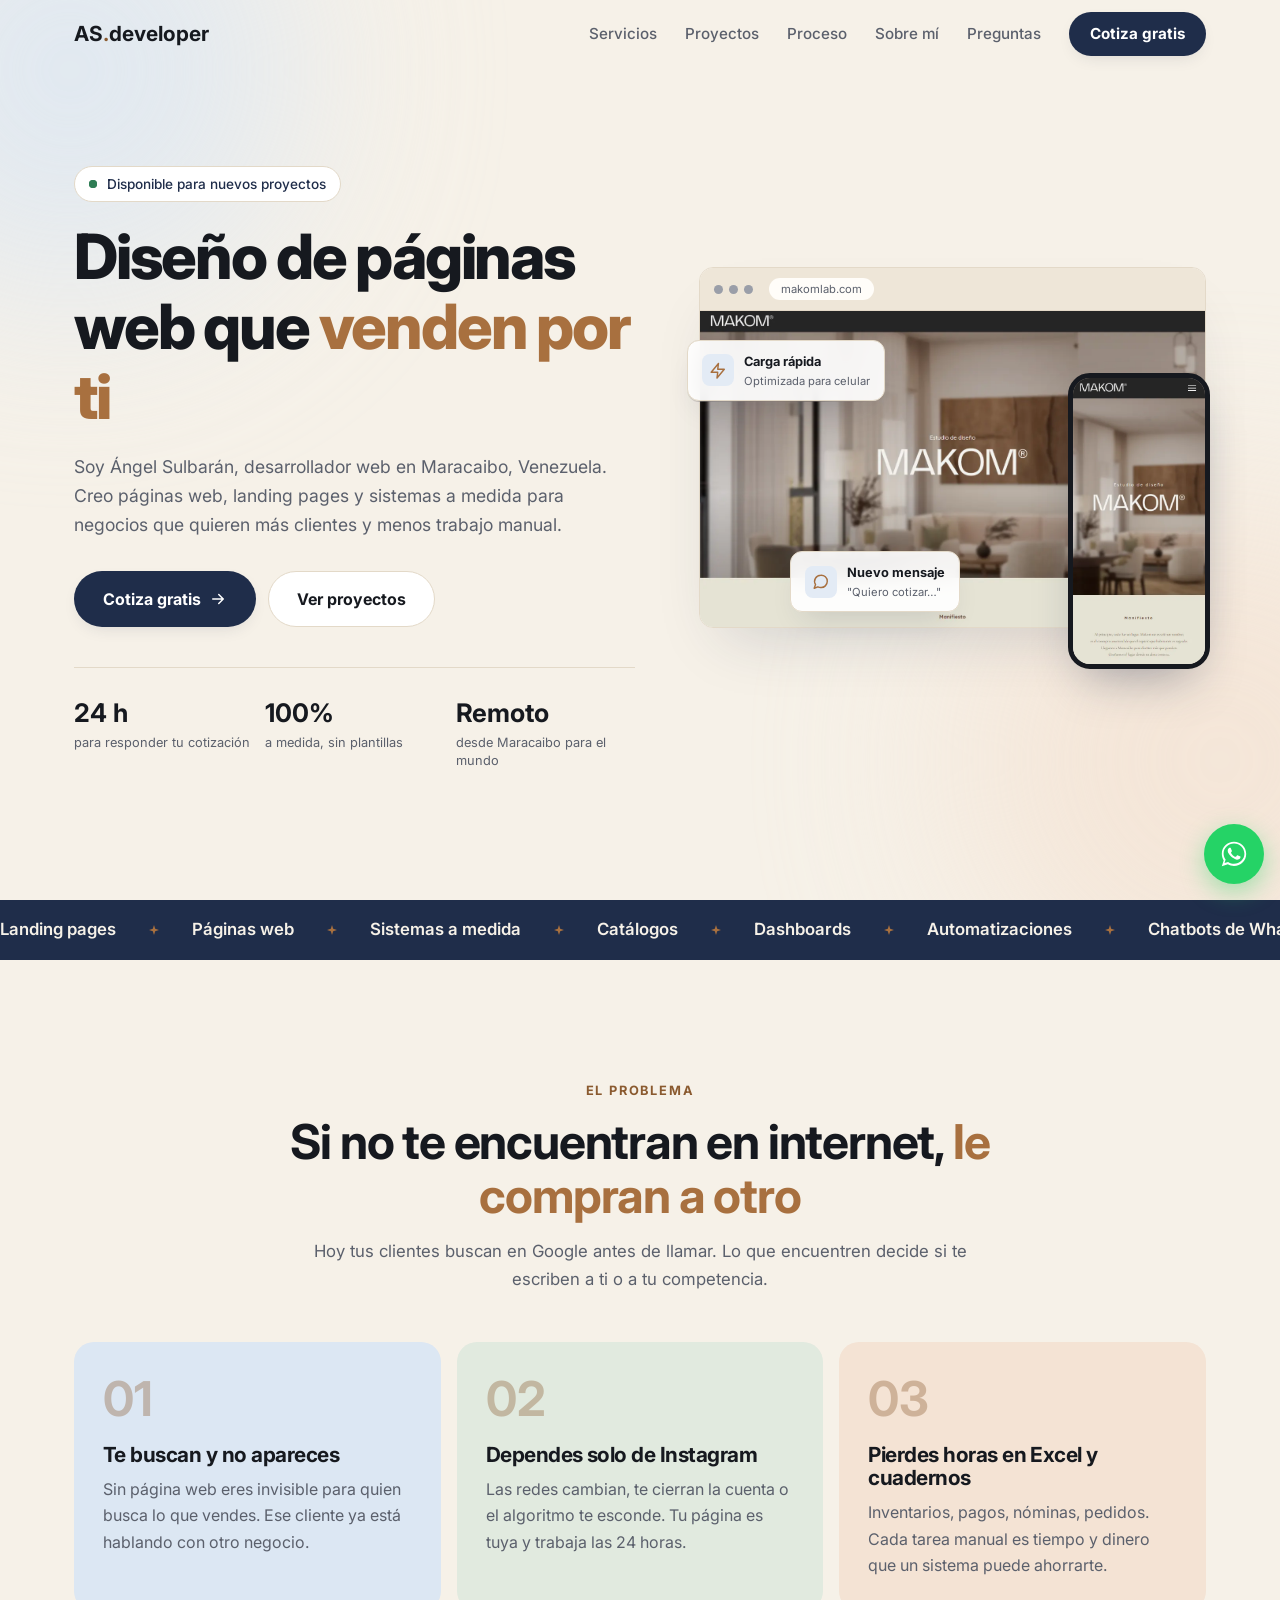
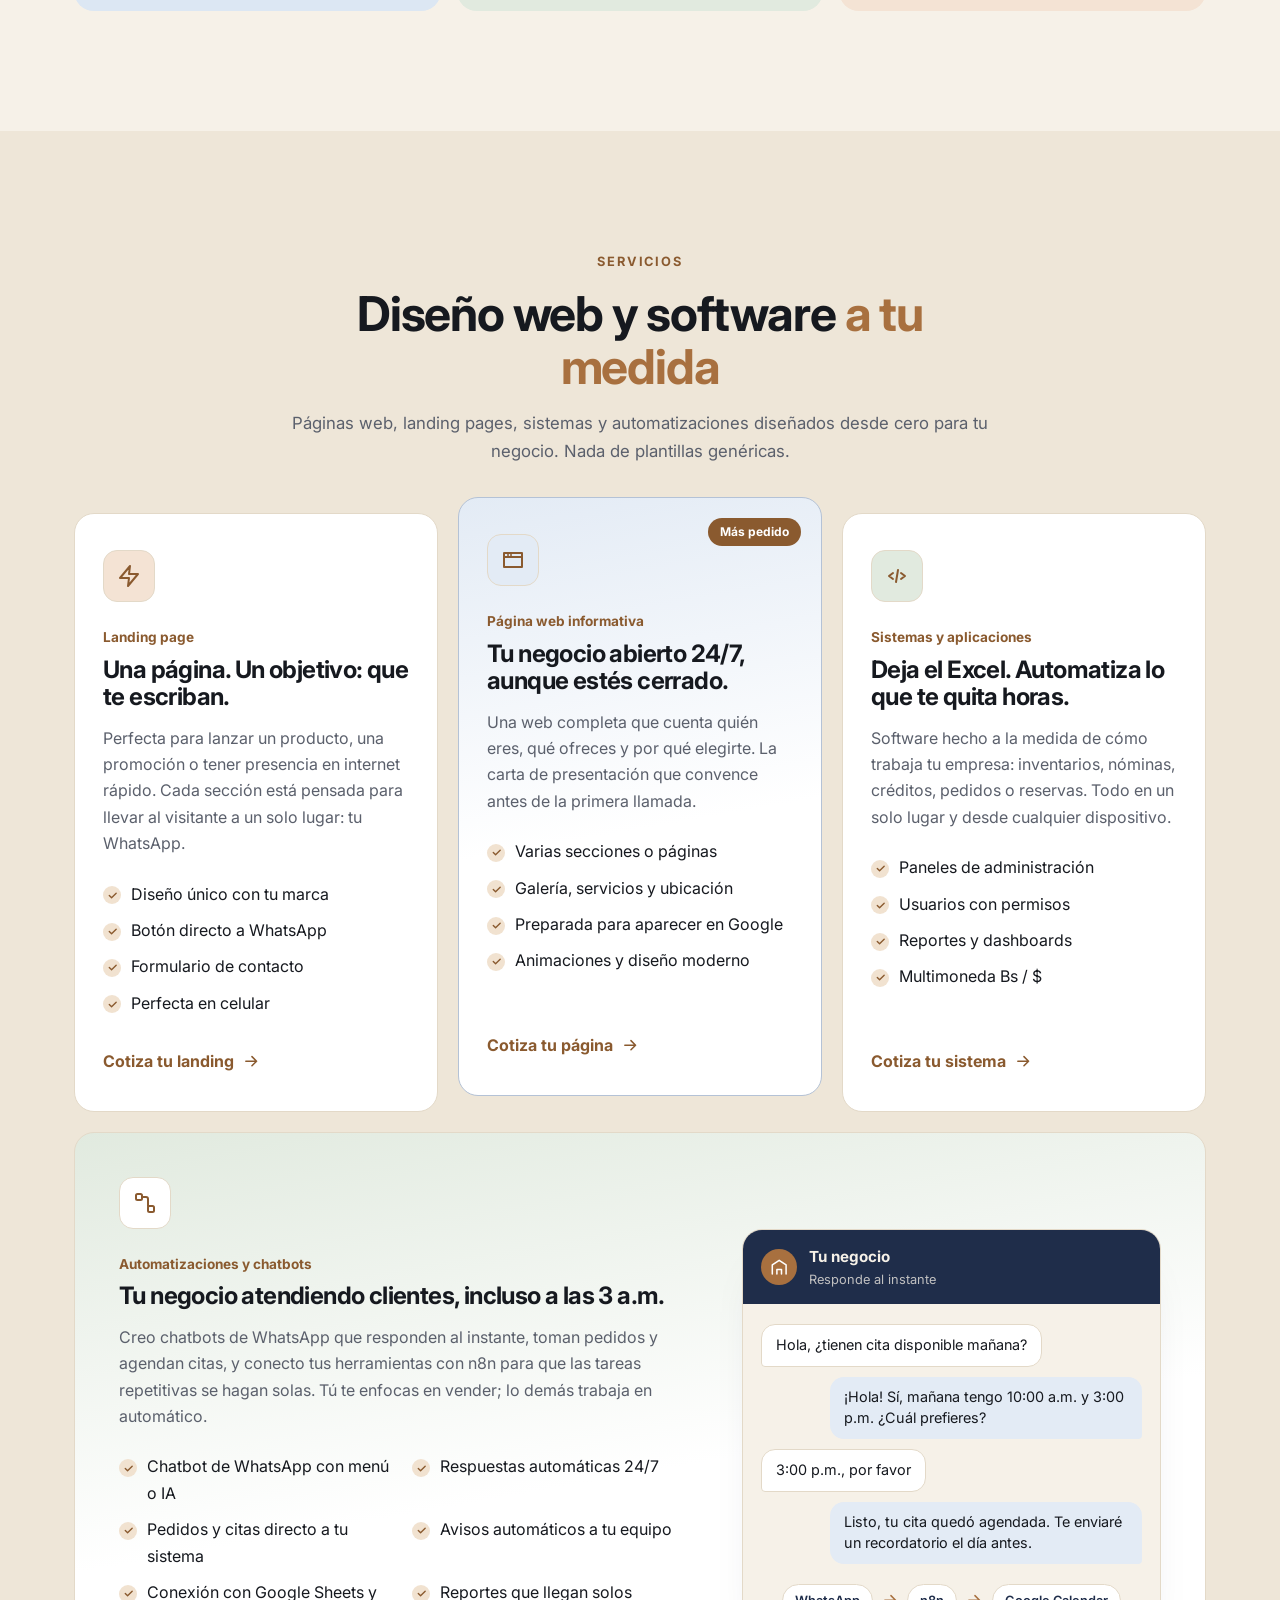
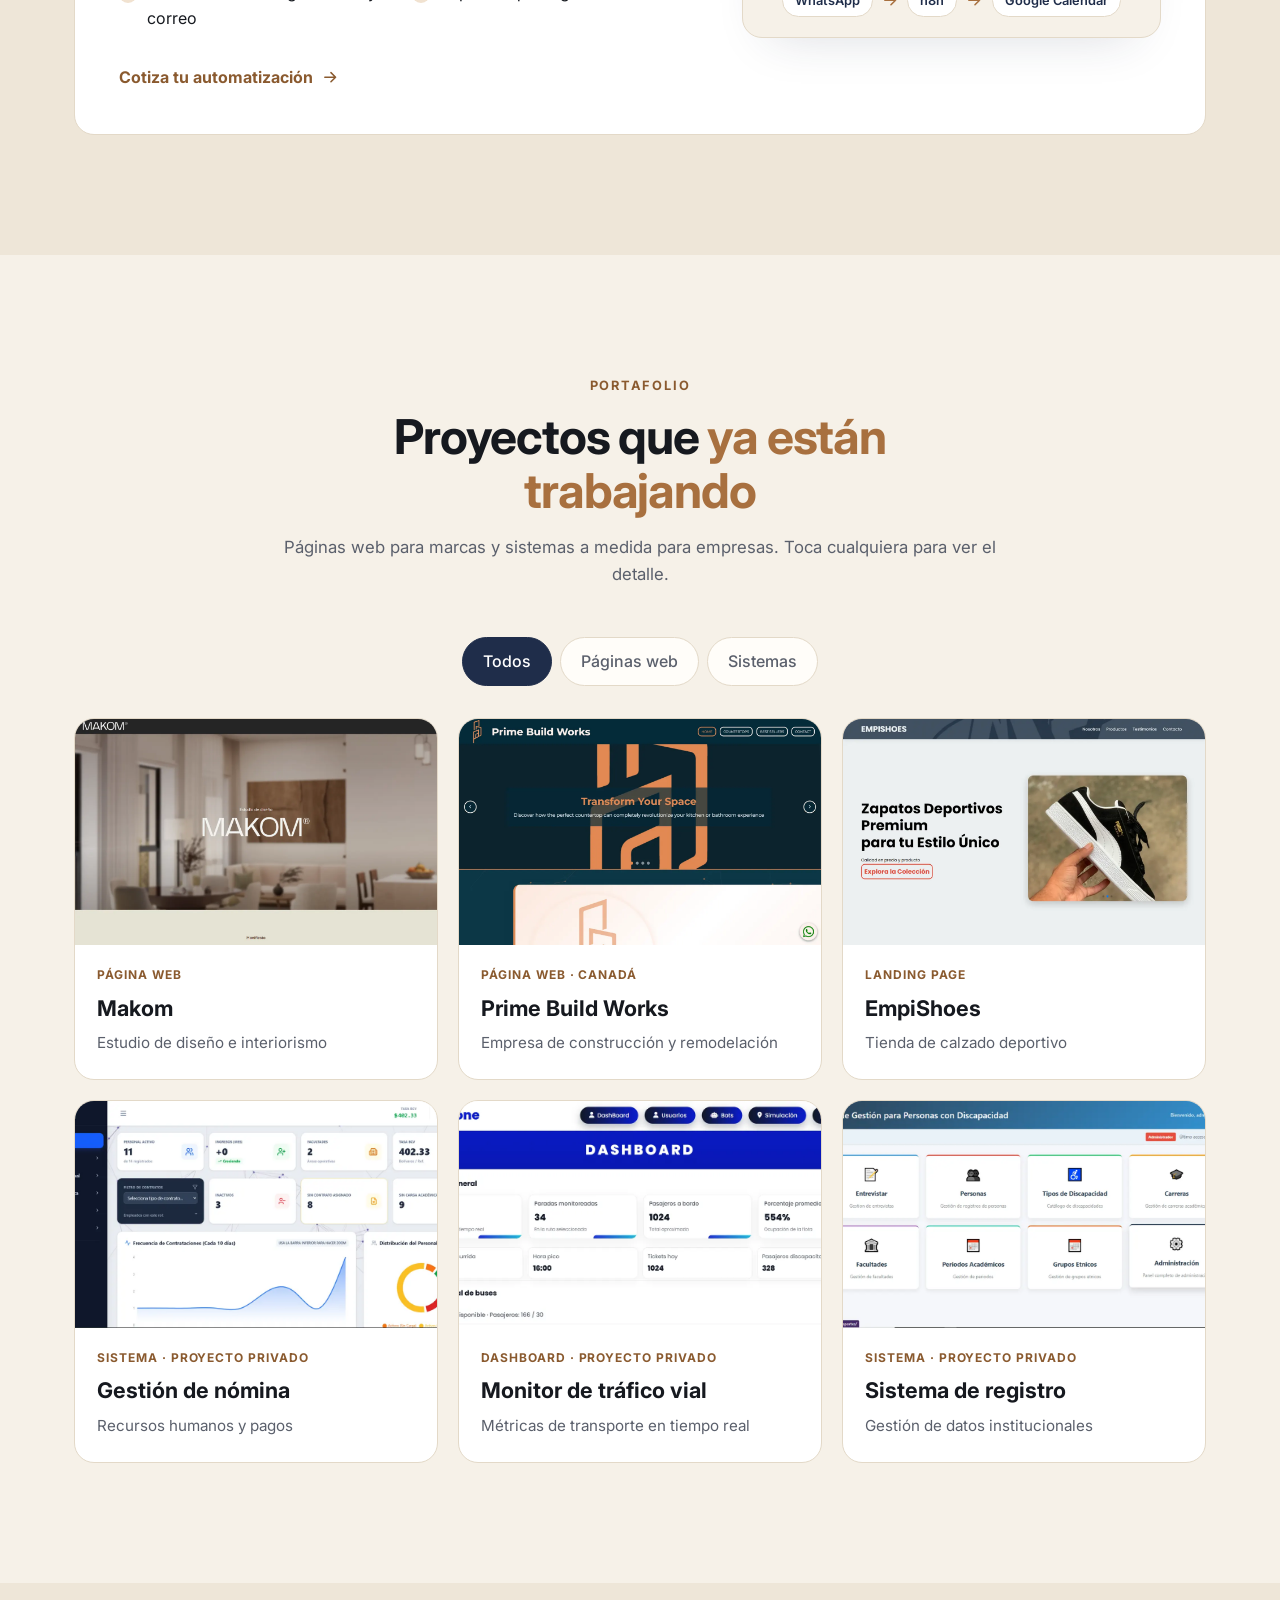
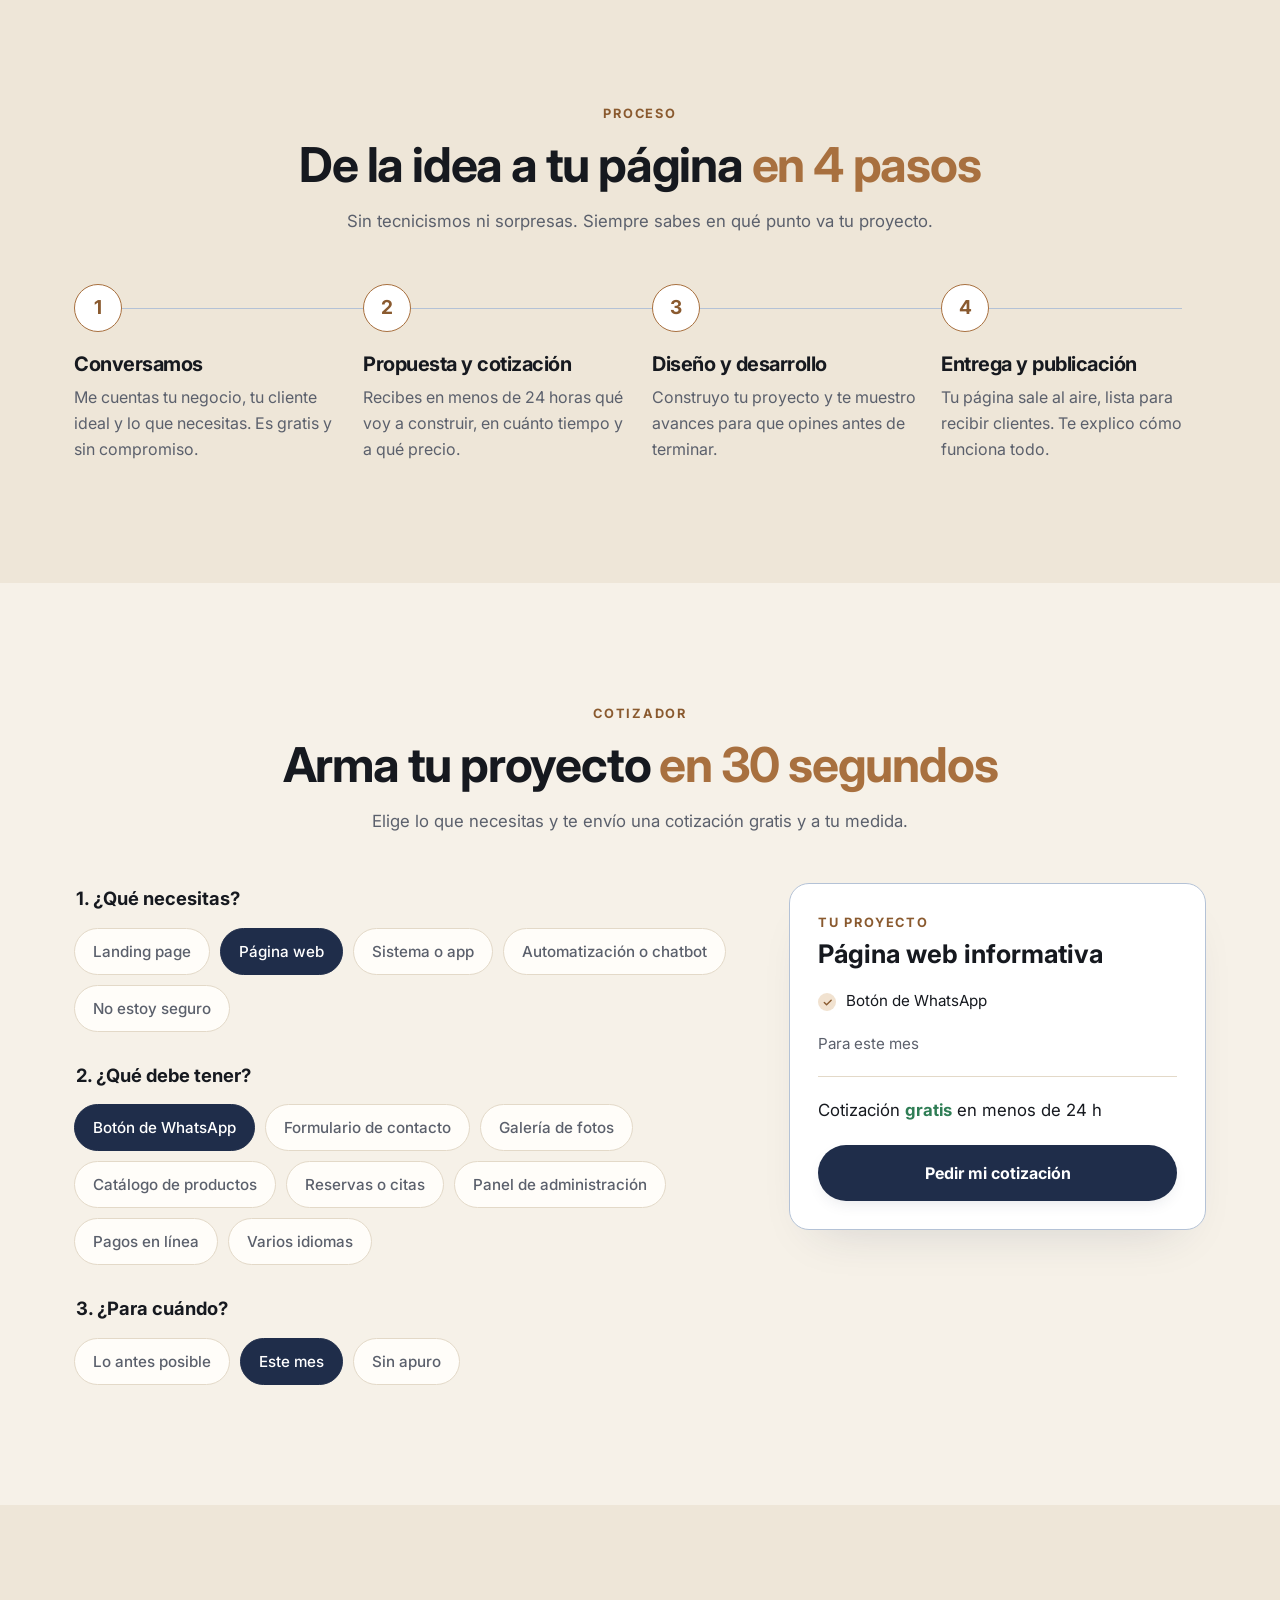
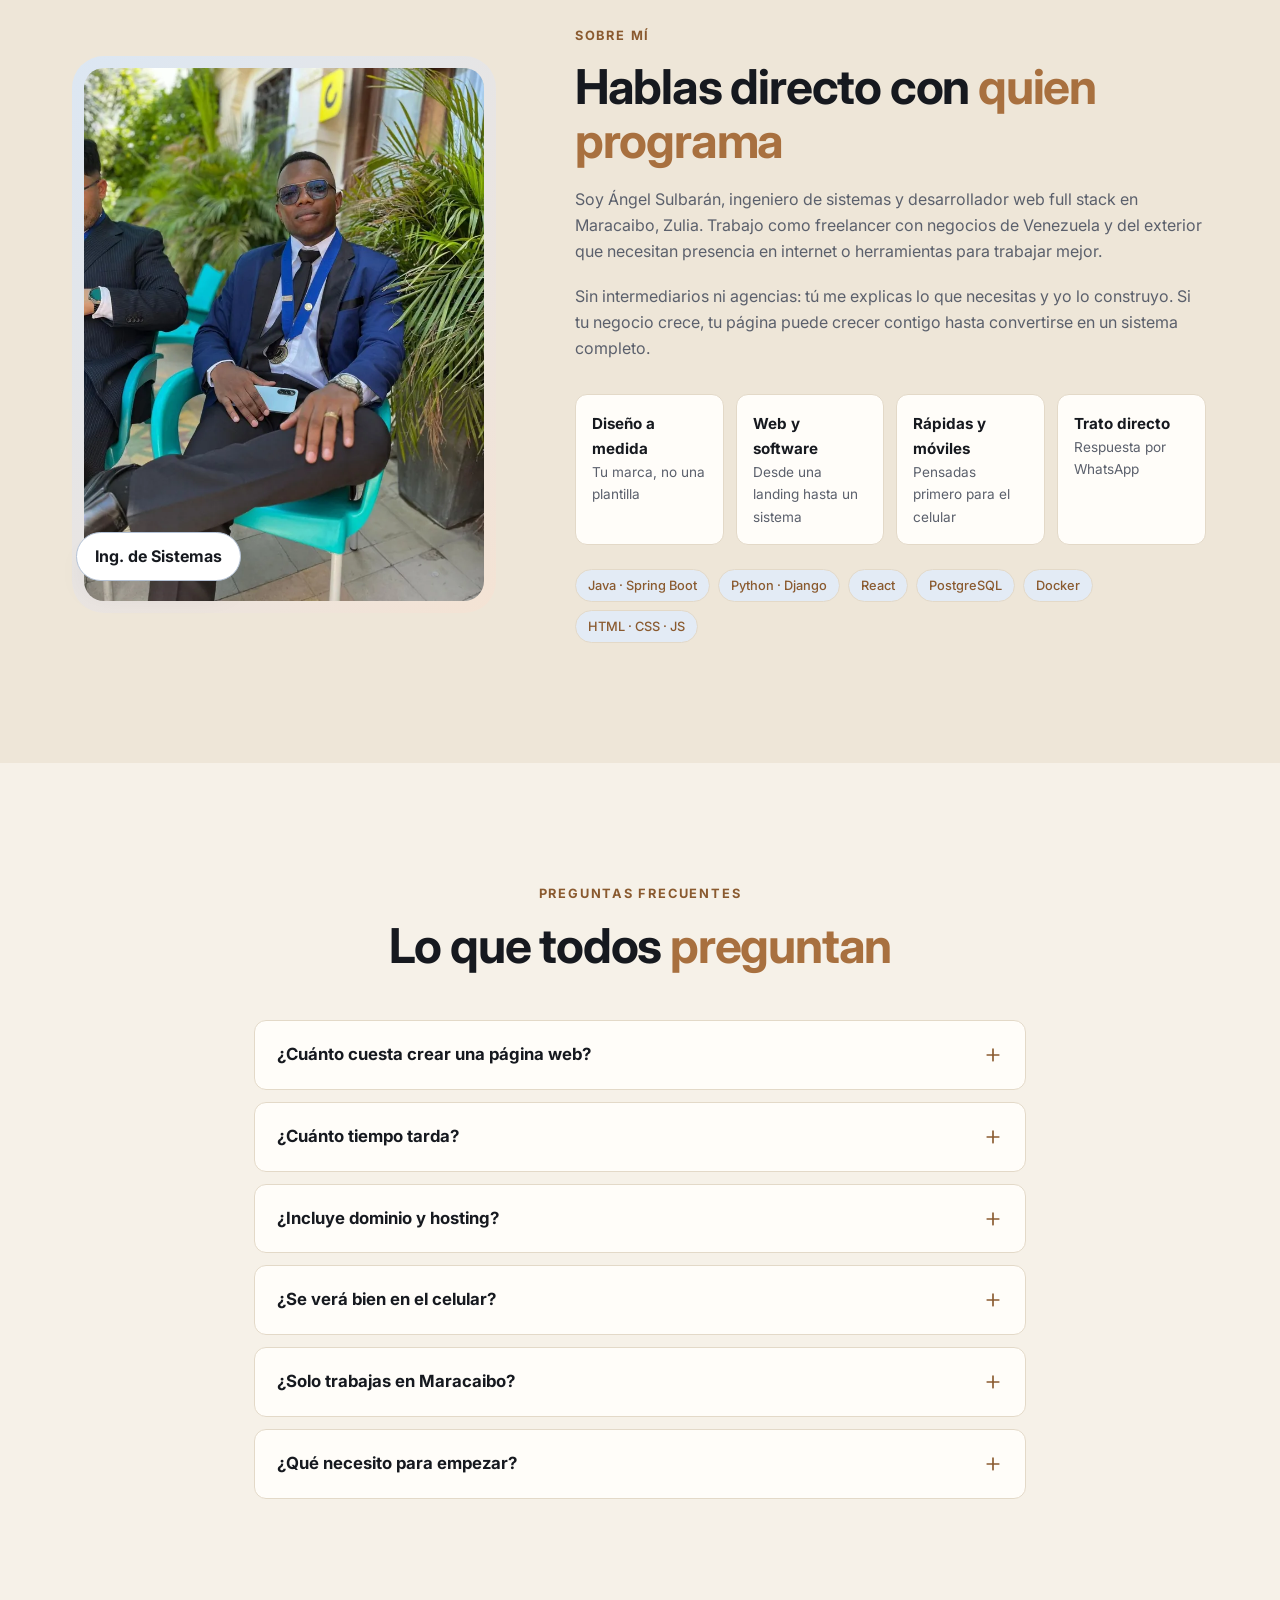
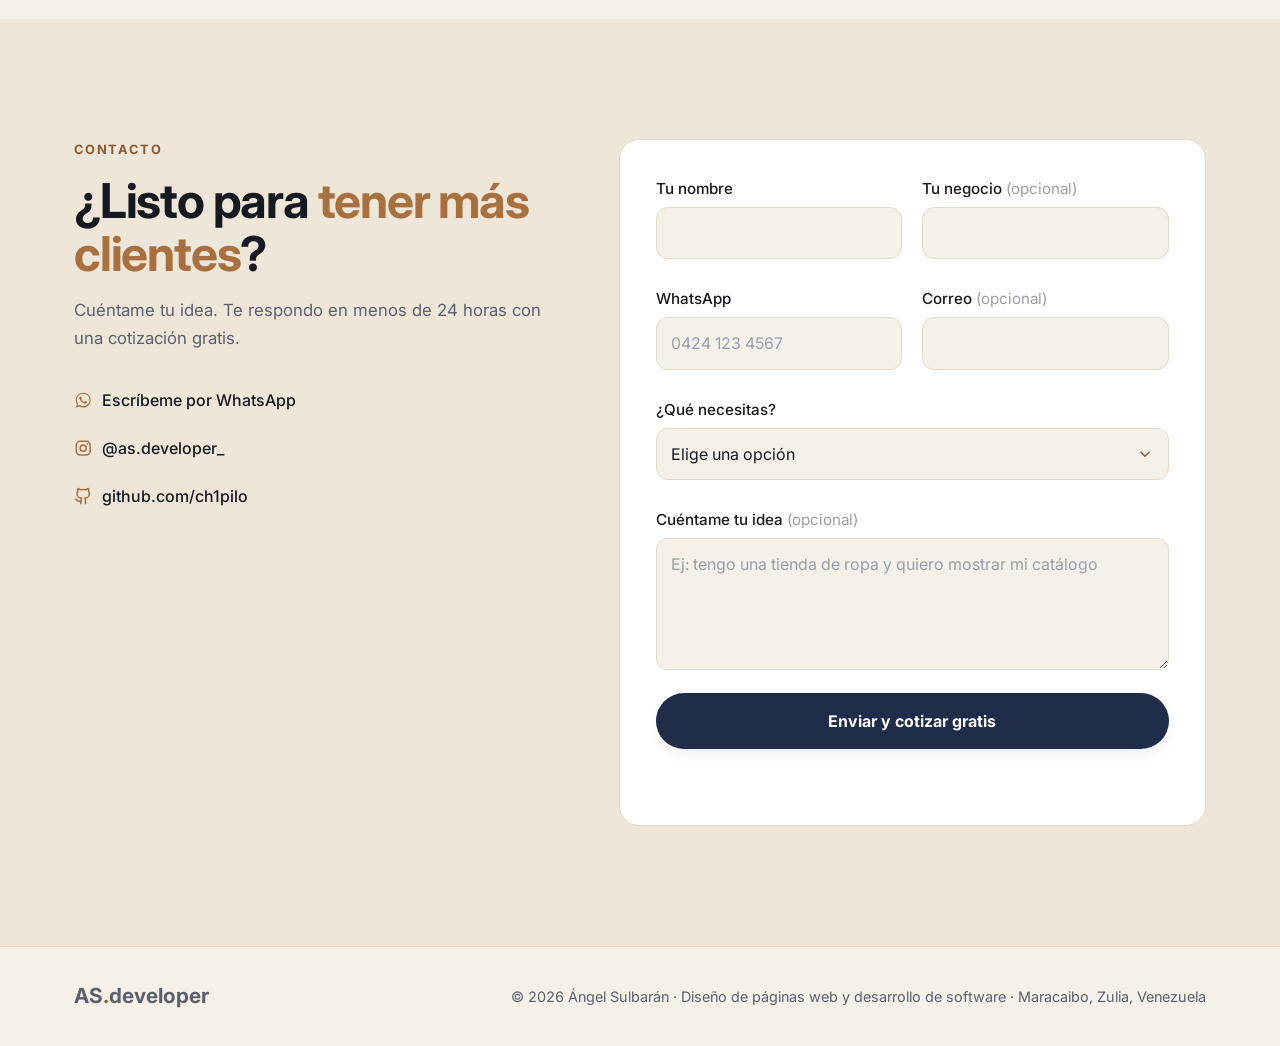
==== commit 2c194dc0: "feat: servicio de automatizacion y chatbot de WhatsApp Co-Authored-By: Claude Opus 5.5 <noreply@anth" ====
--- a/index.html
+++ b/index.html
@@ -4,7 +4,7 @@
   <meta charset="UTF-8">
   <meta name="viewport" content="width=device-width, initial-scale=1.0">
   <title>Diseño de Páginas Web en Maracaibo | Ángel Sulbarán, Desarrollador Web</title>
-  <meta name="description" content="Diseño y creación de páginas web, landing pages y sistemas a medida en Maracaibo, Venezuela. Páginas rápidas, adaptadas al celular y listas para Google. Cotiza gratis.">
+  <meta name="description" content="Diseño de páginas web, landing pages, sistemas a medida y chatbots de WhatsApp en Maracaibo, Venezuela. Rápidas, adaptadas al celular y listas para Google. Cotiza gratis.">
   <meta name="robots" content="index, follow, max-image-preview:large">
   <meta name="author" content="Ángel Sulbarán">
   <meta name="theme-color" content="#f6f1e8">
@@ -39,12 +39,12 @@
         "@type": "ProfessionalService",
         "@id": "https://TU-DOMINIO.com/#negocio",
         "name": "AS.developer - Ángel Sulbarán",
-        "description": "Diseño de páginas web, landing pages y desarrollo de sistemas a medida en Maracaibo, Venezuela.",
+        "description": "Diseño de páginas web, landing pages, desarrollo de sistemas a medida, automatizaciones con n8n y chatbots de WhatsApp en Maracaibo, Venezuela.",
         "url": "https://TU-DOMINIO.com/",
         "image": "https://TU-DOMINIO.com/img/og-image.jpg",
         "logo": "https://TU-DOMINIO.com/img/apple-touch-icon.png",
         "telephone": "+58 424-6018457",
-          "address": {
+        "address": {
           "@type": "PostalAddress",
           "addressLocality": "Maracaibo",
           "addressRegion": "Zulia",
@@ -94,6 +94,14 @@
                 "@type": "Service",
                 "name": "Desarrollo de sistemas y aplicaciones a medida",
                 "description": "Software para inventarios, nóminas, créditos, pedidos o reservas."
+              }
+            },
+            {
+              "@type": "Offer",
+              "itemOffered": {
+                "@type": "Service",
+                "name": "Automatizaciones con n8n y chatbots de WhatsApp",
+                "description": "Chatbots que responden clientes, toman pedidos y agendan citas, y flujos que automatizan tareas repetitivas."
               }
             }
           ]
@@ -276,8 +284,8 @@
     <!-- 2. Cinta de servicios -->
     <div class="marquee" aria-hidden="true">
       <div class="marquee__track">
-        <span>Landing pages</span><span>Páginas web</span><span>Sistemas a medida</span><span>Catálogos</span><span>Dashboards</span><span>Automatización</span>
-        <span>Landing pages</span><span>Páginas web</span><span>Sistemas a medida</span><span>Catálogos</span><span>Dashboards</span><span>Automatización</span>
+        <span>Landing pages</span><span>Páginas web</span><span>Sistemas a medida</span><span>Catálogos</span><span>Dashboards</span><span>Automatizaciones</span><span>Chatbots de WhatsApp</span>
+        <span>Landing pages</span><span>Páginas web</span><span>Sistemas a medida</span><span>Catálogos</span><span>Dashboards</span><span>Automatizaciones</span><span>Chatbots de WhatsApp</span>
       </div>
     </div>
 
@@ -316,7 +324,7 @@
         <header class="section__head reveal">
           <p class="section__tag">Servicios</p>
           <h2 class="section__title">Diseño web y software <em>a tu medida</em></h2>
-          <p class="section__lead">Creación de páginas web, landing pages y sistemas, diseñados desde cero para tu negocio. Nada de plantillas genéricas.</p>
+          <p class="section__lead">Páginas web, landing pages, sistemas y automatizaciones diseñados desde cero para tu negocio. Nada de plantillas genéricas.</p>
         </header>
 
         <div class="services">
@@ -367,6 +375,45 @@
               <li>Multimoneda Bs / $</li>
             </ul>
             <a href="#cotizador" class="service__cta" data-tipo="software">Cotiza tu sistema <svg class="icon" viewBox="0 0 24 24" aria-hidden="true"><path d="M5 12h14M13 6l6 6-6 6"/></svg></a>
+          </article>
+          <article class="service service--wide reveal">
+            <div class="service__content">
+              <div class="service__icon">
+                <svg viewBox="0 0 24 24" aria-hidden="true"><rect x="3" y="3" width="6" height="6" rx="1.5"/><rect x="15" y="15" width="6" height="6" rx="1.5"/><path d="M9 6h4a2 2 0 0 1 2 2v7"/></svg>
+              </div>
+              <p class="service__kicker">Automatizaciones y chatbots</p>
+              <h3 class="service__title">Tu negocio atendiendo clientes, incluso a las 3&nbsp;a.m.</h3>
+              <p class="service__desc">Creo chatbots de WhatsApp que responden al instante, toman pedidos y agendan citas, y conecto tus herramientas con n8n para que las tareas repetitivas se hagan solas. Tú te enfocas en vender; lo demás trabaja en automático.</p>
+              <ul class="service__list service__list--cols">
+                <li>Chatbot de WhatsApp con menú o IA</li>
+                <li>Respuestas automáticas 24/7</li>
+                <li>Pedidos y citas directo a tu sistema</li>
+                <li>Avisos automáticos a tu equipo</li>
+                <li>Conexión con Google Sheets y correo</li>
+                <li>Reportes que llegan solos</li>
+              </ul>
+              <a href="#cotizador" class="service__cta" data-tipo="automatizacion">Cotiza tu automatización <svg class="icon" viewBox="0 0 24 24" aria-hidden="true"><path d="M5 12h14M13 6l6 6-6 6"/></svg></a>
+            </div>
+
+            <div class="chat" aria-hidden="true">
+              <div class="chat__head">
+                <span class="chat__avatar"><svg class="icon" viewBox="0 0 24 24"><path d="M3 21V9l9-6 9 6v12"/><path d="M9 21v-6h6v6"/></svg></span>
+                <div><strong>Tu negocio</strong><small>Responde al instante</small></div>
+              </div>
+              <div class="chat__body">
+                <p class="msg msg--in" style="--i:0">Hola, ¿tienen cita disponible mañana?</p>
+                <p class="msg msg--out" style="--i:1">¡Hola! Sí, mañana tengo 10:00 a.m. y 3:00 p.m. ¿Cuál prefieres?</p>
+                <p class="msg msg--in" style="--i:2">3:00 p.m., por favor</p>
+                <p class="msg msg--out" style="--i:3">Listo, tu cita quedó agendada. Te enviaré un recordatorio el día antes.</p>
+              </div>
+              <ul class="flow">
+                <li>WhatsApp</li>
+                <li class="flow__arrow"><svg class="icon" viewBox="0 0 24 24" aria-hidden="true"><path d="M5 12h14M13 6l6 6-6 6"/></svg></li>
+                <li>n8n</li>
+                <li class="flow__arrow"><svg class="icon" viewBox="0 0 24 24" aria-hidden="true"><path d="M5 12h14M13 6l6 6-6 6"/></svg></li>
+                <li>Google Calendar</li>
+              </ul>
+            </div>
           </article>
         </div>
       </div>
@@ -534,6 +581,7 @@
                 <label class="chip"><input type="radio" name="tipo" value="landing"><span>Landing page</span></label>
                 <label class="chip"><input type="radio" name="tipo" value="web" checked><span>Página web</span></label>
                 <label class="chip"><input type="radio" name="tipo" value="software"><span>Sistema o app</span></label>
+                <label class="chip"><input type="radio" name="tipo" value="automatizacion"><span>Automatización o chatbot</span></label>
                 <label class="chip"><input type="radio" name="tipo" value="otro"><span>No estoy seguro</span></label>
               </div>
             </fieldset>
@@ -685,6 +733,7 @@
                 <option value="landing">Landing page</option>
                 <option value="web">Página web informativa</option>
                 <option value="software">Sistema o aplicación</option>
+                <option value="automatizacion">Automatización o chatbot de WhatsApp</option>
                 <option value="otro">No estoy seguro, quiero asesoría</option>
               </select>
               <p class="field__error" id="servicio-error"></p>
--- a/css/styles.css
+++ b/css/styles.css
@@ -827,6 +827,129 @@
   }
 }
 
+/* Servicio ancho: automatizaciones y chatbots */
+.service--wide {
+  display: grid;
+  gap: 36px;
+  background: linear-gradient(170deg, var(--sage), var(--bg3) 55%);
+}
+
+.service__content {
+  display: flex;
+  flex-direction: column;
+}
+
+.service--wide .service__icon {
+  background: var(--bg3);
+}
+
+.chat {
+  width: 100%;
+  max-width: 420px;
+  justify-self: center;
+  overflow: hidden;
+  background: var(--bg);
+  border: 1px solid var(--border);
+  border-radius: var(--radius);
+  box-shadow: 0 24px 48px -28px var(--shadow-color);
+}
+
+.chat__head {
+  display: flex;
+  align-items: center;
+  gap: 12px;
+  padding: 14px 18px;
+  color: var(--bg);
+  background: var(--primary);
+}
+
+.chat__head strong {
+  display: block;
+  font-size: 0.95rem;
+}
+
+.chat__head small {
+  display: block;
+  font-size: 0.8rem;
+  opacity: 0.75;
+}
+
+.chat__avatar {
+  display: grid;
+  place-items: center;
+  width: 36px;
+  height: 36px;
+  color: #fff;
+  background: var(--camel);
+  border-radius: 50%;
+}
+
+.chat__body {
+  display: grid;
+  gap: 10px;
+  padding: 20px 18px;
+}
+
+.msg {
+  max-width: 82%;
+  padding: 10px 14px;
+  font-size: 0.9rem;
+  line-height: 1.45;
+  border-radius: 14px;
+}
+
+.msg--in {
+  justify-self: start;
+  background: var(--bg3);
+  border: 1px solid var(--border);
+  border-bottom-left-radius: 4px;
+}
+
+.msg--out {
+  justify-self: end;
+  background: var(--primary-soft);
+  border-bottom-right-radius: 4px;
+}
+
+/* Los mensajes aparecen uno tras otro cuando la tarjeta entra en pantalla */
+.js .service--wide .msg {
+  opacity: 0;
+  transform: translateY(8px);
+  transition: opacity 400ms var(--ease-out), transform 400ms var(--ease-out);
+  transition-delay: calc(300ms + var(--i) * 450ms);
+}
+
+.js .service--wide.is-visible .msg {
+  opacity: 1;
+  transform: none;
+}
+
+.flow {
+  display: flex;
+  flex-wrap: wrap;
+  align-items: center;
+  justify-content: center;
+  gap: 8px;
+  margin: 0;
+  padding: 0 18px 20px;
+  list-style: none;
+}
+
+.flow li:not(.flow__arrow) {
+  padding: 5px 12px;
+  font-size: 0.8rem;
+  font-weight: 600;
+  color: var(--primary);
+  background: var(--bg3);
+  border: 1px solid var(--border);
+  border-radius: 999px;
+}
+
+.flow__arrow {
+  display: flex;
+  color: var(--camel);
+}
+
 /* ===== Proyectos ===== */
 .filters {
   display: flex;
@@ -1559,6 +1682,15 @@
     grid-template-columns: repeat(2, 1fr);
   }
 
+  .service--wide {
+    grid-column: 1 / -1;
+  }
+
+  .service__list--cols {
+    grid-template-columns: 1fr 1fr;
+    column-gap: 20px;
+  }
+
   .form {
     padding: 36px;
   }
@@ -1638,6 +1770,13 @@
   .service--featured,
   .js .service--featured.reveal.is-visible {
     transform: translateY(-16px);
+  }
+
+  .service--wide {
+    grid-template-columns: 1.15fr 0.85fr;
+    align-items: center;
+    gap: 56px;
+    padding: 44px;
   }
 
   .steps {
@@ -1697,6 +1836,10 @@
     transition: opacity 300ms ease;
   }
 
+  .js .service--wide .msg {
+    transform: none;
+  }
+
   .marquee__track,
   .dot::after {
     animation: none;
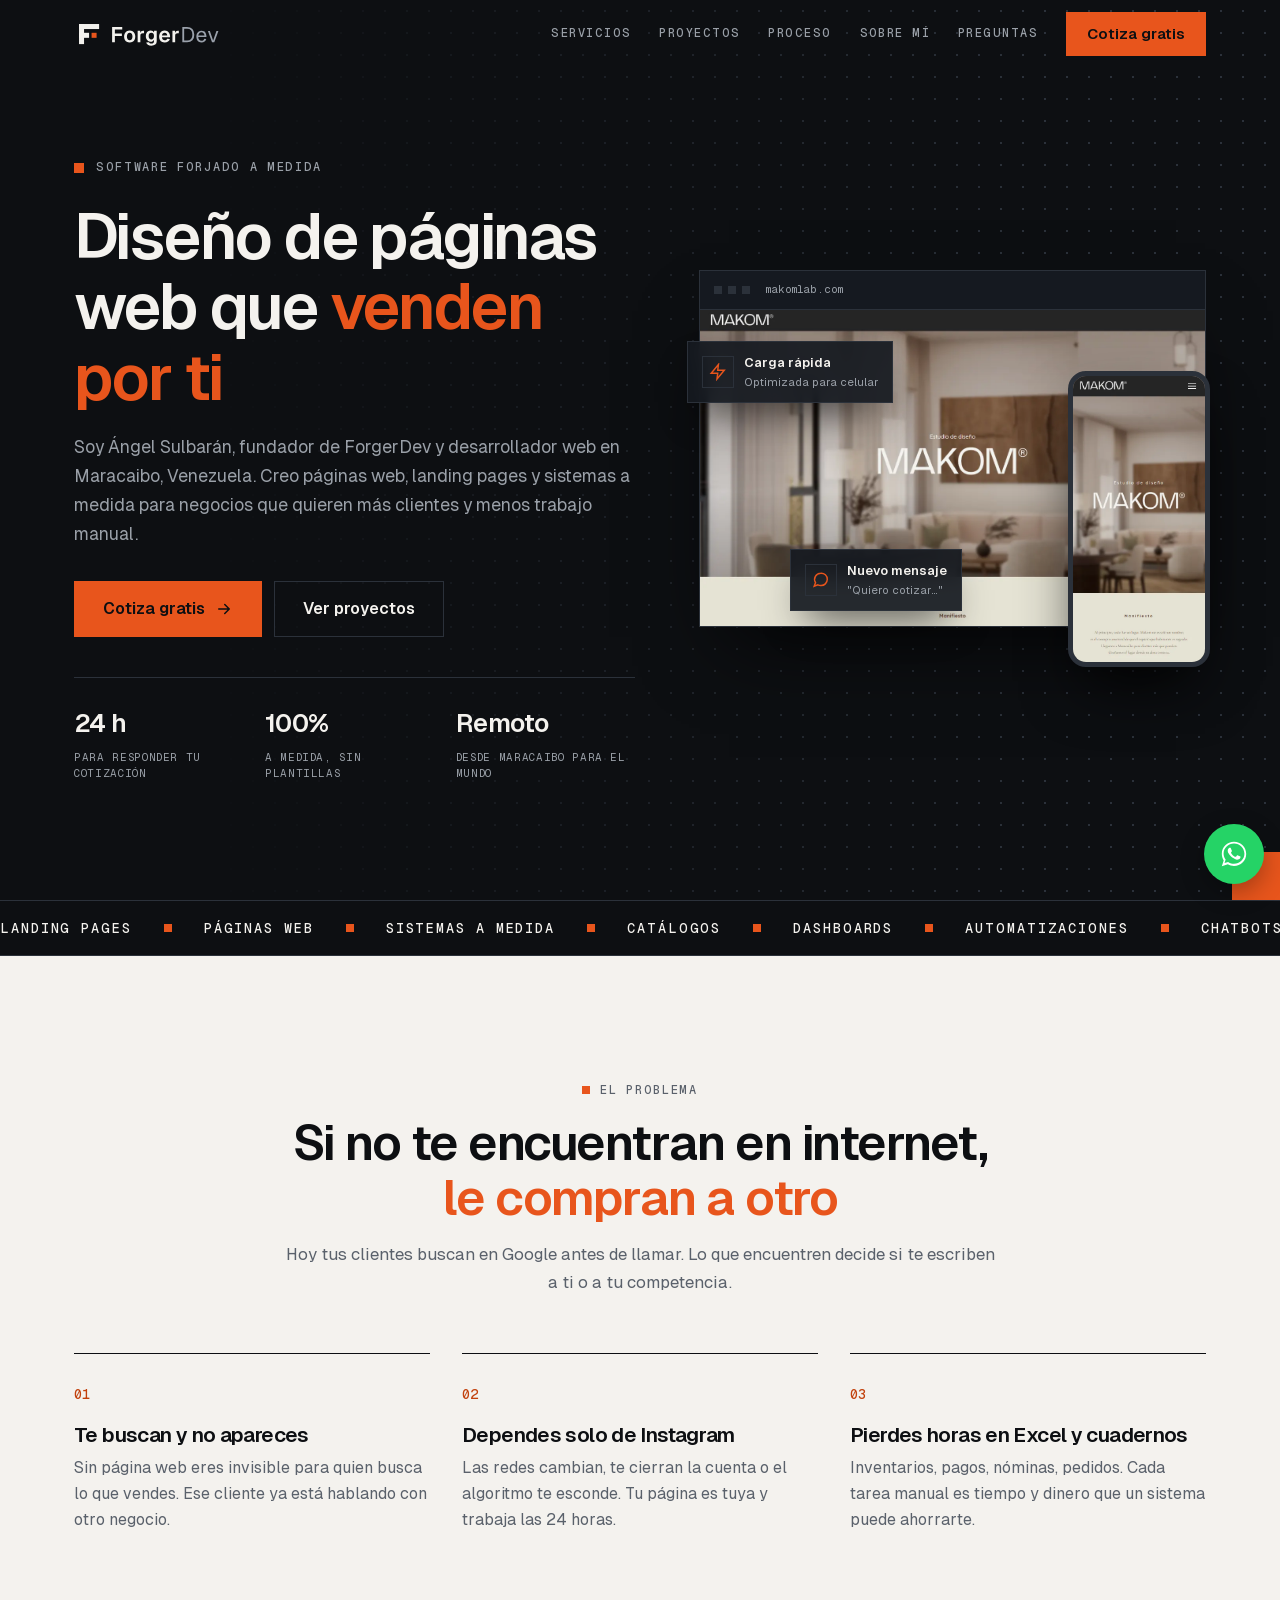
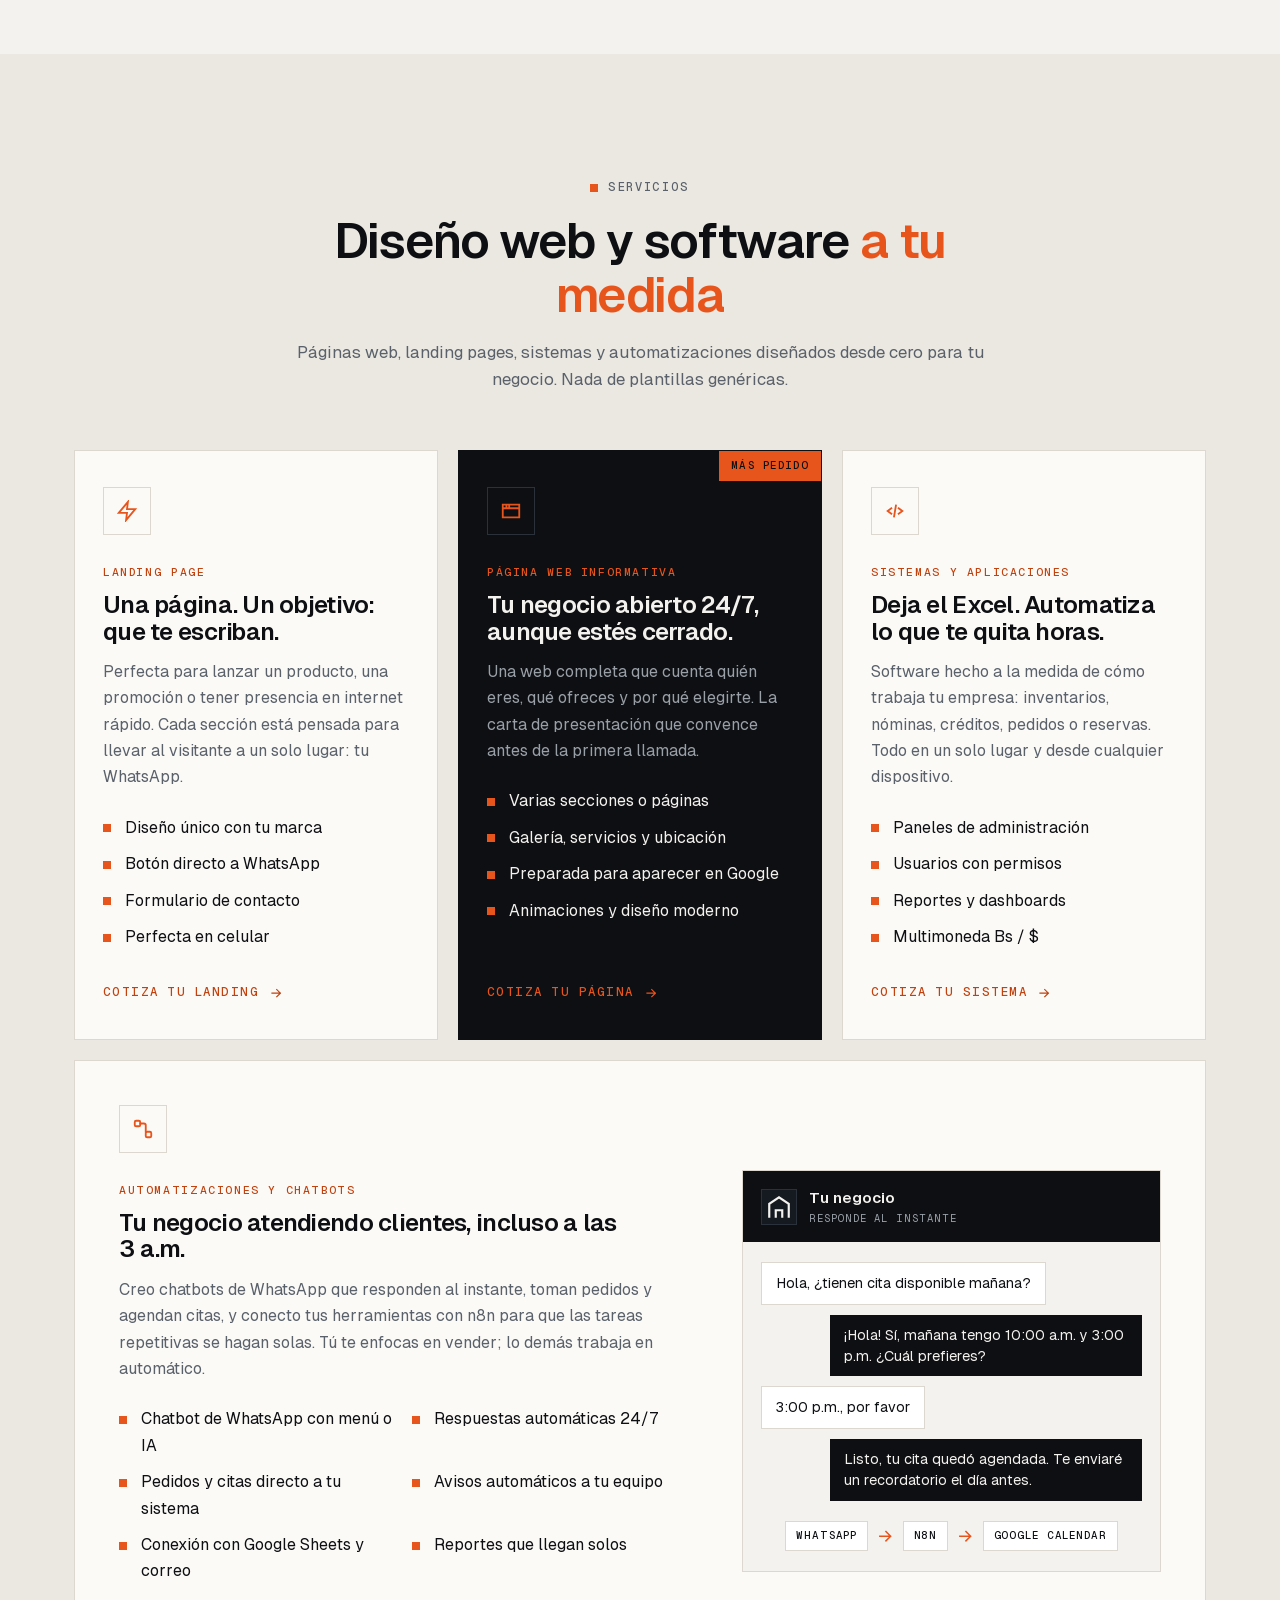
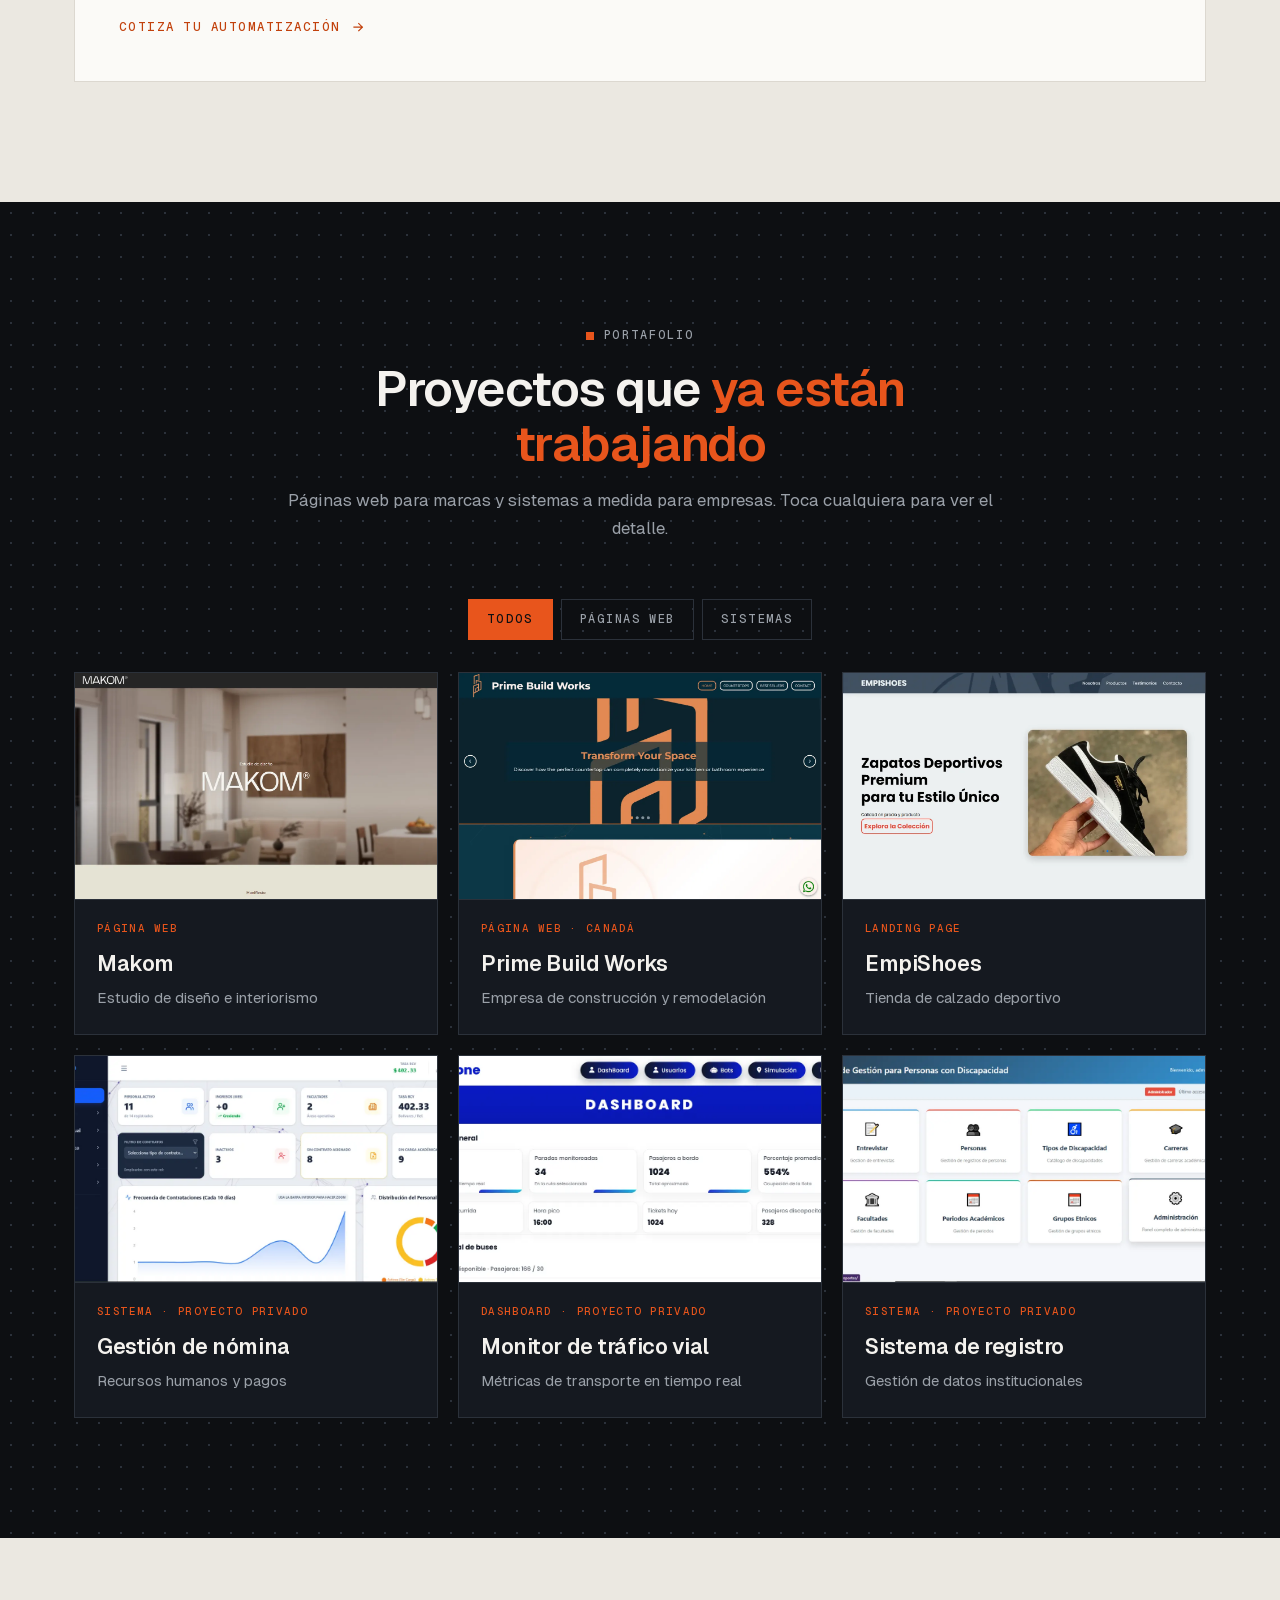
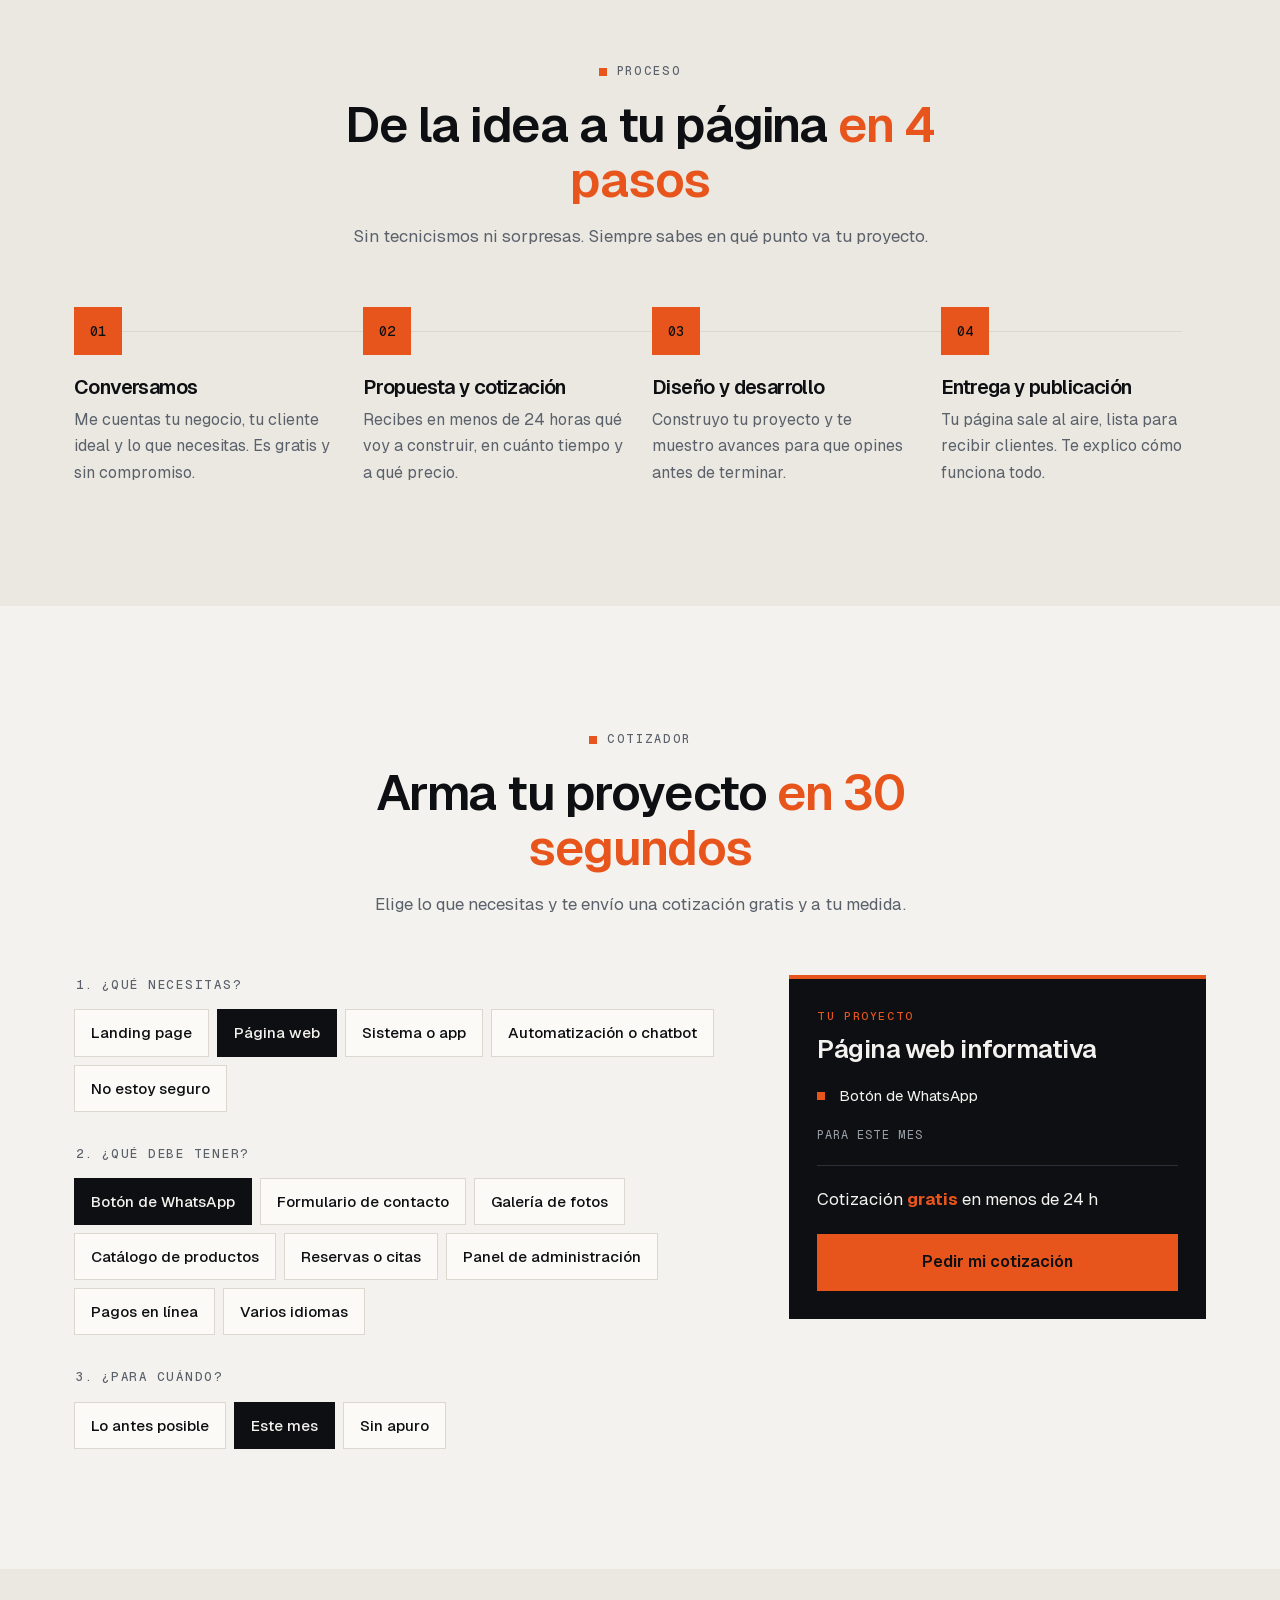
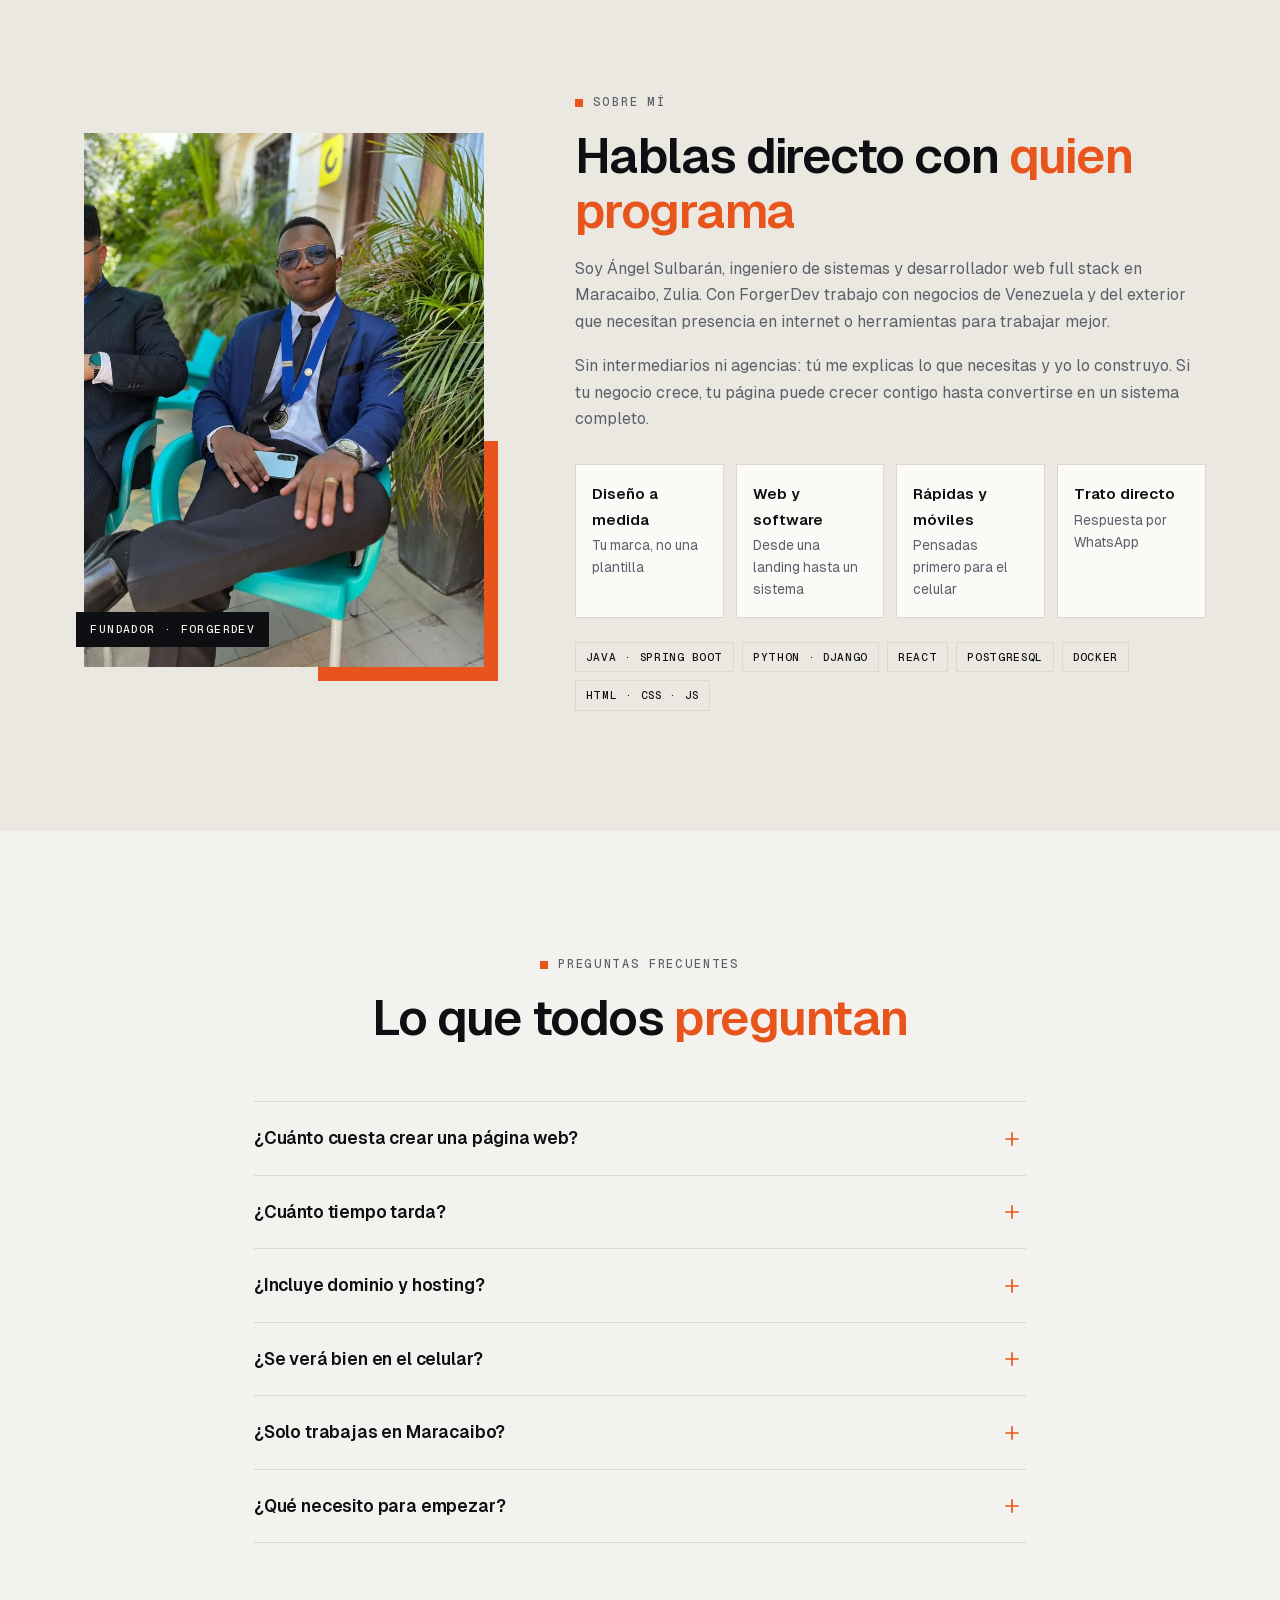
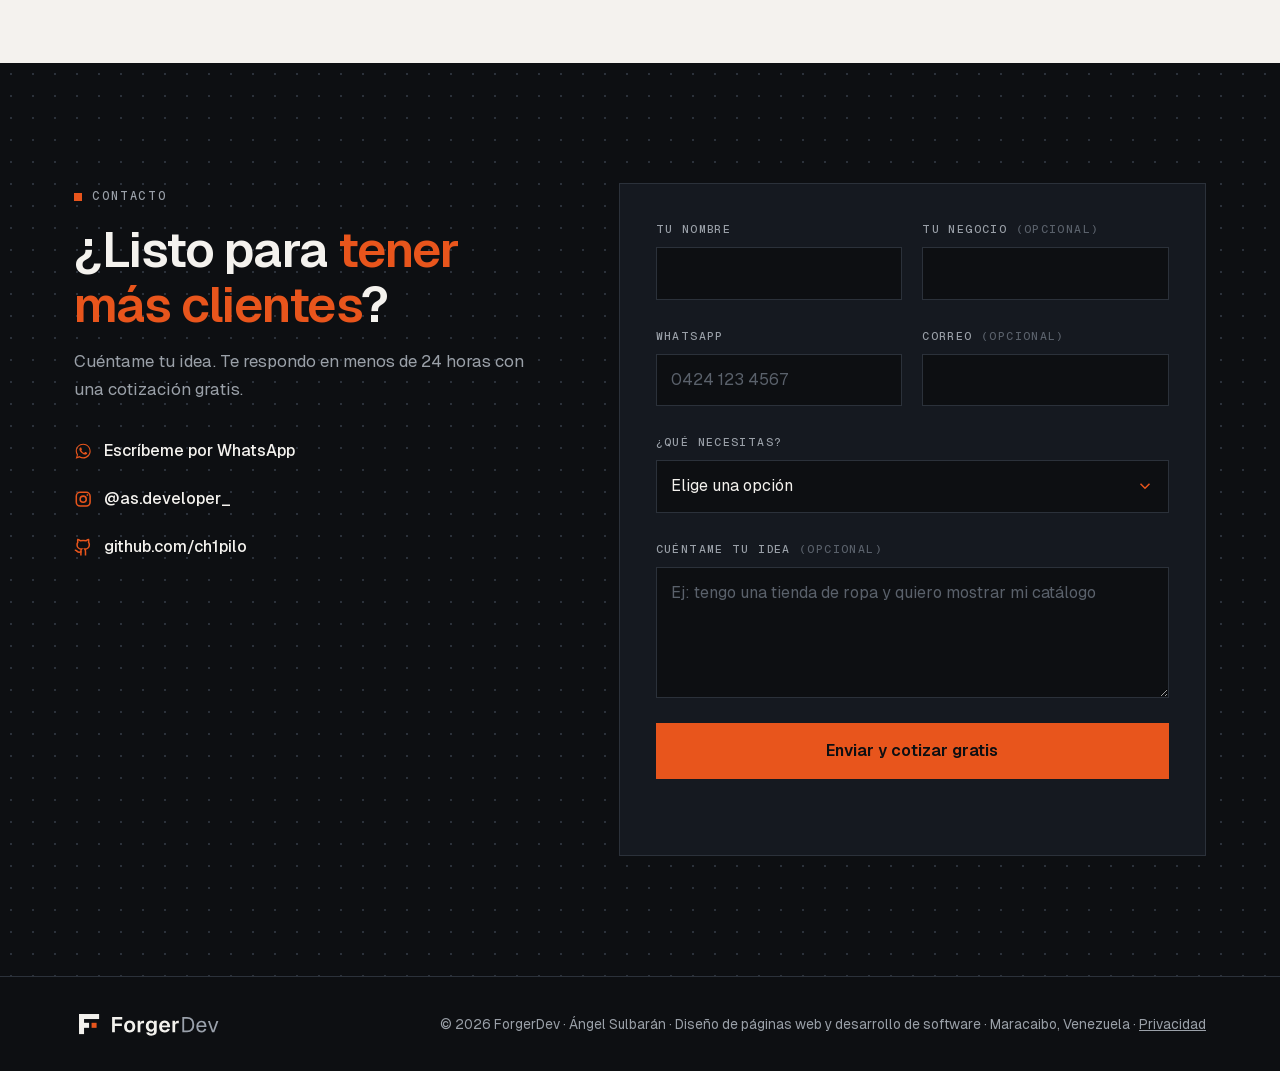
==== commit 13e1ef4c: "style: aplicar identidad ForgerDev a la landing - Marca ForgerDev (antes AS.developer) con logo SVG " ====
--- a/index.html
+++ b/index.html
@@ -3,11 +3,11 @@
 <head>
   <meta charset="UTF-8">
   <meta name="viewport" content="width=device-width, initial-scale=1.0">
-  <title>Diseño de Páginas Web en Maracaibo | Ángel Sulbarán, Desarrollador Web</title>
+  <title>Diseño de Páginas Web y Software a Medida en Maracaibo | ForgerDev</title>
   <meta name="description" content="Diseño de páginas web, landing pages, sistemas a medida y chatbots de WhatsApp en Maracaibo, Venezuela. Rápidas, adaptadas al celular y listas para Google. Cotiza gratis.">
   <meta name="robots" content="index, follow, max-image-preview:large">
   <meta name="author" content="Ángel Sulbarán">
-  <meta name="theme-color" content="#f6f1e8">
+  <meta name="theme-color" content="#0d0f12">
   <meta name="geo.region" content="VE-V">
   <meta name="geo.placename" content="Maracaibo">
 
@@ -20,14 +20,14 @@
   <!-- Vista previa al compartir (WhatsApp, Facebook, LinkedIn, X) -->
   <meta property="og:type" content="website">
   <meta property="og:locale" content="es_VE">
-  <meta property="og:site_name" content="AS.developer">
+  <meta property="og:site_name" content="ForgerDev">
   <meta property="og:url" content="https://TU-DOMINIO.com/">
-  <meta property="og:title" content="Diseño de Páginas Web en Maracaibo | Ángel Sulbarán">
+  <meta property="og:title" content="ForgerDev | Software forjado a medida en Maracaibo">
   <meta property="og:description" content="Páginas web, landing pages y sistemas a medida que convierten visitas en clientes. Cotiza gratis.">
   <meta property="og:image" content="https://TU-DOMINIO.com/img/og-image.jpg">
   <meta property="og:image:width" content="1200">
   <meta property="og:image:height" content="630">
-  <meta property="og:image:alt" content="AS.developer: diseño de páginas web que venden">
+  <meta property="og:image:alt" content="ForgerDev: software forjado a medida">
   <meta name="twitter:card" content="summary_large_image">
 
   <!-- Datos estructurados para Google (negocio local, persona, sitio y preguntas frecuentes) -->
@@ -38,7 +38,7 @@
       {
         "@type": "ProfessionalService",
         "@id": "https://TU-DOMINIO.com/#negocio",
-        "name": "AS.developer - Ángel Sulbarán",
+        "name": "ForgerDev",
         "description": "Diseño de páginas web, landing pages, desarrollo de sistemas a medida, automatizaciones con n8n y chatbots de WhatsApp en Maracaibo, Venezuela.",
         "url": "https://TU-DOMINIO.com/",
         "image": "https://TU-DOMINIO.com/img/og-image.jpg",
@@ -105,13 +105,15 @@
               }
             }
           ]
-        }
+        },
+        "alternateName": "AS.developer",
+        "slogan": "Software forjado a medida"
       },
       {
         "@type": "Person",
         "@id": "https://TU-DOMINIO.com/#angel",
         "name": "Ángel Sulbarán",
-        "jobTitle": "Ingeniero de Sistemas y desarrollador web full stack",
+        "jobTitle": "Fundador de ForgerDev, Ingeniero de Sistemas y desarrollador web full stack",
         "image": "https://TU-DOMINIO.com/img/angel.webp",
         "url": "https://TU-DOMINIO.com/",
         "address": {
@@ -122,13 +124,16 @@
         "sameAs": [
           "https://www.instagram.com/as.developer_",
           "https://github.com/ch1pilo"
-        ]
+        ],
+        "worksFor": {
+          "@id": "https://TU-DOMINIO.com/#negocio"
+        }
       },
       {
         "@type": "WebSite",
         "@id": "https://TU-DOMINIO.com/#sitio",
         "url": "https://TU-DOMINIO.com/",
-        "name": "AS.developer",
+        "name": "ForgerDev",
         "inLanguage": "es",
         "publisher": {
           "@id": "https://TU-DOMINIO.com/#negocio"
@@ -192,9 +197,8 @@
   }
   </script>
 
-  <link rel="preconnect" href="https://fonts.googleapis.com">
-  <link rel="preconnect" href="https://fonts.gstatic.com" crossorigin>
-  <link rel="stylesheet" href="https://fonts.googleapis.com/css2?family=Inter:wght@400;500;600;700;800&display=swap">
+  <link rel="preload" href="fonts/Geist-Variable.woff2" as="font" type="font/woff2" crossorigin>
+  <link rel="preload" href="fonts/GeistMono-Variable.woff2" as="font" type="font/woff2" crossorigin>
   <link rel="stylesheet" href="css/styles.css">
   <script>
     // Oculta el contenido para animarlo; si main.js no carga en 2 s, lo muestra igual
@@ -212,7 +216,7 @@
 
   <header class="header">
     <div class="container header__inner">
-      <a href="#inicio" class="logo" aria-label="Ángel Sulbarán, inicio">AS<span>.</span>developer</a>
+      <a href="#inicio" class="logo" aria-label="ForgerDev, inicio"><svg xmlns="http://www.w3.org/2000/svg" viewBox="0 0 239 48" aria-hidden="true" focusable="false"><rect x="8" y="8" width="8" height="32" fill="#f2f1ed"/><rect x="8" y="8" width="32" height="8" fill="#f2f1ed"/><rect x="8" y="22" width="16" height="8" fill="#f2f1ed"/><rect x="28" y="22" width="8" height="8" fill="#e8551c"/><path d="M60.72 12.86H76.87V16.701999999999998H65.14V23.298H76.25800000000001V27.106H65.14V37.0H60.72ZM79.79400000000001 27.921999999999997Q79.79400000000001 25.066 80.899 22.924Q82.004 20.782 84.02700000000002 19.609Q86.05000000000001 18.436 88.736 18.436Q91.388 18.436 93.411 19.609Q95.43400000000001 20.782 96.53900000000002 22.924Q97.644 25.066 97.644 27.921999999999997Q97.644 30.778 96.53900000000002 32.92Q95.43400000000001 35.062 93.411 36.235Q91.388 37.408 88.736 37.408Q86.05000000000001 37.408 84.02700000000002 36.235Q82.004 35.062 80.899 32.92Q79.79400000000001 30.778 79.79400000000001 27.921999999999997ZM93.156 27.921999999999997Q93.156 25.1 91.983 23.536Q90.81 21.972 88.736 21.972Q86.628 21.972 85.47200000000001 23.536Q84.316 25.1 84.316 27.921999999999997Q84.316 30.744 85.47200000000001 32.308Q86.628 33.872 88.736 33.872Q90.84400000000001 33.872 92.0 32.308Q93.156 30.744 93.156 27.921999999999997ZM101.418 18.843999999999998H105.49800000000002L105.60000000000001 22.345999999999997Q106.144 20.544 107.215 19.694Q108.28600000000002 18.843999999999998 109.95200000000001 18.843999999999998H111.61800000000001V22.584H109.918Q107.81000000000002 22.584 106.79000000000002 23.519Q105.77000000000001 24.454 105.77000000000001 26.528V37.0H101.418ZM114.98400000000001 37.34 119.47200000000001 37.034Q119.81200000000001 38.122 120.679 38.666Q121.546 39.21 123.24600000000001 39.21Q127.42800000000001 39.21 127.42800000000001 35.504V33.192Q126.78200000000001 34.518 125.35400000000001 35.317Q123.926 36.116 122.158 36.116Q119.914 36.116 118.16300000000001 35.010999999999996Q116.412 33.906 115.42600000000002 31.9Q114.44000000000001 29.894 114.44000000000001 27.31Q114.44000000000001 24.726 115.409 22.72Q116.378 20.714 118.129 19.575Q119.88000000000001 18.436 122.09 18.436Q124.028 18.436 125.45600000000002 19.302999999999997Q126.88400000000001 20.169999999999998 127.56400000000001 21.665999999999997V18.843999999999998H131.81400000000002V35.402Q131.81400000000002 38.836 129.502 40.672Q127.19000000000001 42.508 123.24600000000001 42.508Q119.778 42.508 117.70400000000001 41.131Q115.63000000000001 39.754 114.98400000000001 37.34ZM127.462 27.174Q127.462 24.692 126.30600000000001 23.264Q125.15 21.836 123.17800000000001 21.836Q121.206 21.836 120.084 23.298Q118.962 24.759999999999998 118.962 27.276Q118.962 29.792 120.101 31.254Q121.24000000000001 32.716 123.17800000000001 32.716Q125.18400000000001 32.716 126.32300000000001 31.237000000000002Q127.462 29.758 127.462 27.174ZM135.622 27.921999999999997Q135.622 25.1 136.71 22.941000000000003Q137.798 20.782 139.787 19.609Q141.776 18.436 144.428 18.436Q147.012 18.436 148.967 19.592Q150.92200000000003 20.747999999999998 151.99300000000002 22.941Q153.06400000000002 25.134 153.06400000000002 28.16V29.146H140.144Q140.28 31.492 141.436 32.716Q142.592 33.94 144.56400000000002 33.94Q145.99200000000002 33.94 146.978 33.277Q147.964 32.614 148.33800000000002 31.424L152.792 31.695999999999998Q152.044 34.348 149.851 35.878Q147.65800000000002 37.408 144.53 37.408Q141.84400000000002 37.408 139.82100000000003 36.235Q137.798 35.062 136.71 32.92Q135.622 30.778 135.622 27.921999999999997ZM144.428 21.869999999999997Q142.66 21.869999999999997 141.52100000000002 22.991999999999997Q140.382 24.113999999999997 140.144 26.222H148.542Q148.406 24.046 147.318 22.958Q146.23000000000002 21.869999999999997 144.428 21.869999999999997ZM156.838 18.843999999999998H160.918L161.02 22.345999999999997Q161.564 20.544 162.635 19.694Q163.706 18.843999999999998 165.372 18.843999999999998H167.038V22.584H165.338Q163.23 22.584 162.20999999999998 23.519Q161.19 24.454 161.19 26.528V37.0H156.838Z" fill="#f2f1ed"/><path d="M172.594 12.86H180.074Q185.65 12.86 188.659 16.005Q191.668 19.15 191.668 24.964Q191.668 30.744 188.71 33.872Q185.752 37.0 180.27800000000002 37.0H172.594ZM188.608 24.964Q188.608 15.715999999999998 180.074 15.715999999999998H175.518V34.144H180.074Q188.608 34.144 188.608 24.964ZM194.93200000000002 27.990000000000002Q194.93200000000002 25.168 195.935 23.026Q196.93800000000002 20.884 198.774 19.728Q200.61 18.572 203.058 18.572Q205.404 18.572 207.20600000000002 19.677Q209.008 20.782 210.01100000000002 22.924Q211.014 25.066 211.014 28.024V28.874H197.924Q198.06 31.73 199.437 33.209Q200.814 34.688 203.19400000000002 34.688Q204.928 34.688 206.067 33.889Q207.20600000000002 33.09 207.68200000000002 31.662L210.74200000000002 31.9Q210.02800000000002 34.382 208.005 35.894999999999996Q205.982 37.408 203.19400000000002 37.408Q200.678 37.408 198.808 36.251999999999995Q196.93800000000002 35.096 195.935 32.971Q194.93200000000002 30.846 194.93200000000002 27.990000000000002ZM203.058 21.291999999999998Q200.95000000000002 21.291999999999998 199.60700000000003 22.583999999999996Q198.264 23.875999999999998 197.924 26.357999999999997H207.886Q207.68200000000002 23.842 206.407 22.567Q205.132 21.291999999999998 203.058 21.291999999999998ZM213.35999999999999 18.98H216.488L221.724 34.076L226.96 18.98H230.088L223.526 37.0H219.922Z" fill="#9aa1ab"/></svg></a>
 
       <button class="nav-toggle" type="button" aria-expanded="false" aria-controls="menu" aria-label="Abrir menú">
         <span></span><span></span><span></span>
@@ -234,18 +238,15 @@
   <main>
     <!-- 1. Hero -->
     <section id="inicio" class="hero">
-      <div class="hero__glow hero__glow--1" aria-hidden="true"></div>
-      <div class="hero__glow hero__glow--2" aria-hidden="true"></div>
-
       <div class="container hero__inner">
         <div class="hero__text">
-          <p class="eyebrow reveal"><span class="dot"></span>Disponible para nuevos proyectos</p>
+          <p class="eyebrow mono reveal">Software forjado a medida</p>
           <h1 class="hero__title reveal">
             Diseño de páginas web que <em>venden por ti</em>
           </h1>
           <p class="hero__lead reveal">
-            Soy Ángel Sulbarán, desarrollador web en Maracaibo, Venezuela. Creo páginas web, landing pages
-            y sistemas a medida para negocios que quieren más clientes y menos trabajo manual.
+            Soy Ángel Sulbarán, fundador de ForgerDev y desarrollador web en Maracaibo, Venezuela. Creo páginas web,
+            landing pages y sistemas a medida para negocios que quieren más clientes y menos trabajo manual.
           </p>
           <div class="hero__actions reveal">
             <a href="#cotizador" class="btn btn--primary">
@@ -420,7 +421,7 @@
     </section>
 
     <!-- 5. Proyectos -->
-    <section id="proyectos" class="section">
+    <section id="proyectos" class="section section--dark">
       <div class="container">
         <header class="section__head reveal">
           <p class="section__tag">Portafolio</p>
@@ -533,28 +534,28 @@
 
         <ol class="steps">
           <li class="step reveal">
-            <span class="step__num">1</span>
+            <span class="step__num">01</span>
             <div>
               <h3>Conversamos</h3>
               <p>Me cuentas tu negocio, tu cliente ideal y lo que necesitas. Es gratis y sin compromiso.</p>
             </div>
           </li>
           <li class="step reveal">
-            <span class="step__num">2</span>
+            <span class="step__num">02</span>
             <div>
               <h3>Propuesta y cotización</h3>
               <p>Recibes en menos de 24 horas qué voy a construir, en cuánto tiempo y a qué precio.</p>
             </div>
           </li>
           <li class="step reveal">
-            <span class="step__num">3</span>
+            <span class="step__num">03</span>
             <div>
               <h3>Diseño y desarrollo</h3>
               <p>Construyo tu proyecto y te muestro avances para que opines antes de terminar.</p>
             </div>
           </li>
           <li class="step reveal">
-            <span class="step__num">4</span>
+            <span class="step__num">04</span>
             <div>
               <h3>Entrega y publicación</h3>
               <p>Tu página sale al aire, lista para recibir clientes. Te explico cómo funciona todo.</p>
@@ -627,13 +628,13 @@
       <div class="container about">
         <div class="about__photo reveal">
           <img src="img/angel.webp" alt="Ángel Sulbarán, desarrollador full stack" width="720" height="960" loading="lazy">
-          <p class="about__badge">Ing. de Sistemas</p>
+          <p class="about__badge">Fundador · ForgerDev</p>
         </div>
 
         <div class="about__text">
           <p class="section__tag reveal">Sobre mí</p>
           <h2 class="section__title reveal">Hablas directo con <em>quien programa</em></h2>
-          <p class="reveal">Soy Ángel Sulbarán, ingeniero de sistemas y desarrollador web full stack en Maracaibo, Zulia. Trabajo como freelancer con negocios de Venezuela y del exterior que necesitan presencia en internet o herramientas para trabajar mejor.</p>
+          <p class="reveal">Soy Ángel Sulbarán, ingeniero de sistemas y desarrollador web full stack en Maracaibo, Zulia. Con ForgerDev trabajo con negocios de Venezuela y del exterior que necesitan presencia en internet o herramientas para trabajar mejor.</p>
           <p class="reveal">Sin intermediarios ni agencias: tú me explicas lo que necesitas y yo lo construyo. Si tu negocio crece, tu página puede crecer contigo hasta convertirse en un sistema completo.</p>
 
           <ul class="perks">
@@ -688,7 +689,7 @@
     </section>
 
     <!-- 10. Contacto -->
-    <section id="contacto" class="section section--alt section--contact">
+    <section id="contacto" class="section section--dark section--contact">
       <div class="container contact">
         <div class="contact__intro">
           <p class="section__tag reveal">Contacto</p>
@@ -760,8 +761,8 @@
 
   <footer class="footer">
     <div class="container footer__inner">
-      <a href="#inicio" class="logo">AS<span>.</span>developer</a>
-      <p>© <span id="year"></span> Ángel Sulbarán · Diseño de páginas web y desarrollo de software · Maracaibo, Zulia, Venezuela</p>
+      <a href="#inicio" class="logo" aria-label="ForgerDev, inicio"><svg xmlns="http://www.w3.org/2000/svg" viewBox="0 0 239 48" aria-hidden="true" focusable="false"><rect x="8" y="8" width="8" height="32" fill="#f2f1ed"/><rect x="8" y="8" width="32" height="8" fill="#f2f1ed"/><rect x="8" y="22" width="16" height="8" fill="#f2f1ed"/><rect x="28" y="22" width="8" height="8" fill="#e8551c"/><path d="M60.72 12.86H76.87V16.701999999999998H65.14V23.298H76.25800000000001V27.106H65.14V37.0H60.72ZM79.79400000000001 27.921999999999997Q79.79400000000001 25.066 80.899 22.924Q82.004 20.782 84.02700000000002 19.609Q86.05000000000001 18.436 88.736 18.436Q91.388 18.436 93.411 19.609Q95.43400000000001 20.782 96.53900000000002 22.924Q97.644 25.066 97.644 27.921999999999997Q97.644 30.778 96.53900000000002 32.92Q95.43400000000001 35.062 93.411 36.235Q91.388 37.408 88.736 37.408Q86.05000000000001 37.408 84.02700000000002 36.235Q82.004 35.062 80.899 32.92Q79.79400000000001 30.778 79.79400000000001 27.921999999999997ZM93.156 27.921999999999997Q93.156 25.1 91.983 23.536Q90.81 21.972 88.736 21.972Q86.628 21.972 85.47200000000001 23.536Q84.316 25.1 84.316 27.921999999999997Q84.316 30.744 85.47200000000001 32.308Q86.628 33.872 88.736 33.872Q90.84400000000001 33.872 92.0 32.308Q93.156 30.744 93.156 27.921999999999997ZM101.418 18.843999999999998H105.49800000000002L105.60000000000001 22.345999999999997Q106.144 20.544 107.215 19.694Q108.28600000000002 18.843999999999998 109.95200000000001 18.843999999999998H111.61800000000001V22.584H109.918Q107.81000000000002 22.584 106.79000000000002 23.519Q105.77000000000001 24.454 105.77000000000001 26.528V37.0H101.418ZM114.98400000000001 37.34 119.47200000000001 37.034Q119.81200000000001 38.122 120.679 38.666Q121.546 39.21 123.24600000000001 39.21Q127.42800000000001 39.21 127.42800000000001 35.504V33.192Q126.78200000000001 34.518 125.35400000000001 35.317Q123.926 36.116 122.158 36.116Q119.914 36.116 118.16300000000001 35.010999999999996Q116.412 33.906 115.42600000000002 31.9Q114.44000000000001 29.894 114.44000000000001 27.31Q114.44000000000001 24.726 115.409 22.72Q116.378 20.714 118.129 19.575Q119.88000000000001 18.436 122.09 18.436Q124.028 18.436 125.45600000000002 19.302999999999997Q126.88400000000001 20.169999999999998 127.56400000000001 21.665999999999997V18.843999999999998H131.81400000000002V35.402Q131.81400000000002 38.836 129.502 40.672Q127.19000000000001 42.508 123.24600000000001 42.508Q119.778 42.508 117.70400000000001 41.131Q115.63000000000001 39.754 114.98400000000001 37.34ZM127.462 27.174Q127.462 24.692 126.30600000000001 23.264Q125.15 21.836 123.17800000000001 21.836Q121.206 21.836 120.084 23.298Q118.962 24.759999999999998 118.962 27.276Q118.962 29.792 120.101 31.254Q121.24000000000001 32.716 123.17800000000001 32.716Q125.18400000000001 32.716 126.32300000000001 31.237000000000002Q127.462 29.758 127.462 27.174ZM135.622 27.921999999999997Q135.622 25.1 136.71 22.941000000000003Q137.798 20.782 139.787 19.609Q141.776 18.436 144.428 18.436Q147.012 18.436 148.967 19.592Q150.92200000000003 20.747999999999998 151.99300000000002 22.941Q153.06400000000002 25.134 153.06400000000002 28.16V29.146H140.144Q140.28 31.492 141.436 32.716Q142.592 33.94 144.56400000000002 33.94Q145.99200000000002 33.94 146.978 33.277Q147.964 32.614 148.33800000000002 31.424L152.792 31.695999999999998Q152.044 34.348 149.851 35.878Q147.65800000000002 37.408 144.53 37.408Q141.84400000000002 37.408 139.82100000000003 36.235Q137.798 35.062 136.71 32.92Q135.622 30.778 135.622 27.921999999999997ZM144.428 21.869999999999997Q142.66 21.869999999999997 141.52100000000002 22.991999999999997Q140.382 24.113999999999997 140.144 26.222H148.542Q148.406 24.046 147.318 22.958Q146.23000000000002 21.869999999999997 144.428 21.869999999999997ZM156.838 18.843999999999998H160.918L161.02 22.345999999999997Q161.564 20.544 162.635 19.694Q163.706 18.843999999999998 165.372 18.843999999999998H167.038V22.584H165.338Q163.23 22.584 162.20999999999998 23.519Q161.19 24.454 161.19 26.528V37.0H156.838Z" fill="#f2f1ed"/><path d="M172.594 12.86H180.074Q185.65 12.86 188.659 16.005Q191.668 19.15 191.668 24.964Q191.668 30.744 188.71 33.872Q185.752 37.0 180.27800000000002 37.0H172.594ZM188.608 24.964Q188.608 15.715999999999998 180.074 15.715999999999998H175.518V34.144H180.074Q188.608 34.144 188.608 24.964ZM194.93200000000002 27.990000000000002Q194.93200000000002 25.168 195.935 23.026Q196.93800000000002 20.884 198.774 19.728Q200.61 18.572 203.058 18.572Q205.404 18.572 207.20600000000002 19.677Q209.008 20.782 210.01100000000002 22.924Q211.014 25.066 211.014 28.024V28.874H197.924Q198.06 31.73 199.437 33.209Q200.814 34.688 203.19400000000002 34.688Q204.928 34.688 206.067 33.889Q207.20600000000002 33.09 207.68200000000002 31.662L210.74200000000002 31.9Q210.02800000000002 34.382 208.005 35.894999999999996Q205.982 37.408 203.19400000000002 37.408Q200.678 37.408 198.808 36.251999999999995Q196.93800000000002 35.096 195.935 32.971Q194.93200000000002 30.846 194.93200000000002 27.990000000000002ZM203.058 21.291999999999998Q200.95000000000002 21.291999999999998 199.60700000000003 22.583999999999996Q198.264 23.875999999999998 197.924 26.357999999999997H207.886Q207.68200000000002 23.842 206.407 22.567Q205.132 21.291999999999998 203.058 21.291999999999998ZM213.35999999999999 18.98H216.488L221.724 34.076L226.96 18.98H230.088L223.526 37.0H219.922Z" fill="#9aa1ab"/></svg></a>
+      <p>© <span id="year"></span> ForgerDev · Ángel Sulbarán · Diseño de páginas web y desarrollo de software · Maracaibo, Venezuela · <a href="privacidad.html">Privacidad</a></p>
     </div>
   </footer>
 
--- a/css/styles.css
+++ b/css/styles.css
@@ -1,44 +1,70 @@
-/* ===== Variables (paleta del portafolio) ===== */
+/* ===== Fuentes de la identidad ForgerDev (Geist, licencia OFL) ===== */
+@font-face {
+  font-family: 'Geist';
+  src: url('../fonts/Geist-Variable.woff2') format('woff2');
+  font-weight: 100 900;
+  font-display: swap;
+}
+
+@font-face {
+  font-family: 'Geist Mono';
+  src: url('../fonts/GeistMono-Variable.woff2') format('woff2');
+  font-weight: 100 900;
+  font-display: swap;
+}
+
+/* ===== Identidad ForgerDev ===== */
 :root {
-  /* Base neutra */
-  --bg: #f6f1e8;            /* beige */
-  --bg2: #eee6d8;           /* beige más oscuro para secciones alternas */
-  --bg3: #ffffff;           /* tarjetas */
-  --surface: #fffdf9;
-  --text: #16191f;          /* casi negro */
-  --text-muted: #5b606c;
-  --text-dim: #9a9ea8;
-  --border: #e3d9c8;
-  --border-hover: #b4c2d6;
-
-  /* Azul marino de marca */
-  --primary: #1f2d4a;
-  --primary-hover: #2c3d61;
-  --accent: #8a5a2f;        /* camel oscuro: textos pequeños de acento */
-  --camel: #a8703f;         /* camel: títulos destacados y detalles */
-  --camel-soft: #f1e2d0;
-  --primary-soft: #e3ebf5;
-  --shadow-color: rgba(31, 45, 74, 0.18);
-
-  /* Pasteles de apoyo */
-  --sky: #dce7f3;
-  --sage: #e1eadf;
-  --peach: #f4e3d4;
-  --lavender: #e8e3f1;
+  /* Paleta de marca */
+  --ink: #0d0f12;           /* negro */
+  --bone: #f4f2ee;          /* hueso */
+  --bone-2: #ebe8e1;        /* hueso más oscuro para secciones alternas */
+  --orange: #e8551c;        /* acento */
+  --orange-hover: #f26a33;
+  --grey: #9aa0a8;
+  --grey-dark: #5a616b;
+  --line-dark: #2b313a;
+  --panel-dark: #151920;
+
+  /* Tokens que cambian según el fondo (claro por defecto) */
+  --bg: var(--bone);
+  --card: #fbfaf7;
+  --text: var(--ink);
+  --text-muted: var(--grey-dark);
+  --text-dim: #8a8f97;
+  --border: #dcd8d0;
+  --border-hover: var(--ink);
+  --accent-text: #c2410c;   /* naranja oscuro: legible en texto pequeño sobre hueso */
 
   --success: #2f7d55;
-  --error: #b4443c;
+  --error: #c0392b;
   --whatsapp: #25d366;
 
-  --font-display: 'Inter', system-ui, -apple-system, 'Segoe UI', Arial, sans-serif;
-  --font-body: 'Inter', system-ui, -apple-system, 'Segoe UI', Arial, sans-serif;
-
-  --radius: 20px;
-  --radius-sm: 12px;
+  --font-body: 'Geist', system-ui, -apple-system, 'Segoe UI', Arial, sans-serif;
+  --font-mono: 'Geist Mono', ui-monospace, 'Cascadia Mono', Consolas, monospace;
+
   --header-h: 68px;
 
   --ease-out: cubic-bezier(0.23, 1, 0.32, 1);
   --ease-in-out: cubic-bezier(0.77, 0, 0.175, 1);
+}
+
+/* Zonas oscuras: redefinen los tokens y todo lo de adentro se adapta */
+.section--dark,
+.hero,
+.service--featured,
+.summary,
+.chat__head,
+.footer,
+.nav {
+  --bg: var(--ink);
+  --card: var(--panel-dark);
+  --text: var(--bone);
+  --text-muted: var(--grey);
+  --text-dim: var(--grey-dark);
+  --border: var(--line-dark);
+  --border-hover: var(--grey);
+  --accent-text: var(--orange);
 }
 
 /* ===== Base ===== */
@@ -67,16 +93,16 @@
 
 h1, h2, h3 {
   margin: 0;
-  font-family: var(--font-display);
-  font-weight: 700;
-  line-height: 1.12;
-  letter-spacing: -0.025em;
+  font-family: var(--font-body);
+  font-weight: 600;
+  line-height: 1.1;
+  letter-spacing: -0.03em;
 }
 
 h1 em,
 h2 em {
   font-style: normal;
-  color: var(--camel);
+  color: var(--orange);
 }
 
 p {
@@ -99,13 +125,22 @@
 }
 
 :focus-visible {
-  outline: 2px solid var(--accent);
+  outline: 2px solid var(--orange);
   outline-offset: 3px;
 }
 
 ::selection {
-  background: var(--primary);
-  color: #fff;
+  background: var(--orange);
+  color: var(--ink);
+}
+
+/* Etiqueta mono en mayúsculas, el sello de la marca */
+.mono {
+  font-family: var(--font-mono);
+  font-size: 0.75rem;
+  font-weight: 500;
+  letter-spacing: 0.14em;
+  text-transform: uppercase;
 }
 
 /* Íconos SVG en línea */
@@ -116,8 +151,8 @@
   fill: none;
   stroke: currentColor;
   stroke-width: 2;
-  stroke-linecap: round;
-  stroke-linejoin: round;
+  stroke-linecap: square;
+  stroke-linejoin: miter;
 }
 
 .icon--fill {
@@ -127,7 +162,7 @@
 
 .float-card__icon .icon,
 .contact__links .icon {
-  color: var(--camel);
+  color: var(--orange);
 }
 
 .modal__close .icon {
@@ -142,21 +177,27 @@
   padding: 0 16px;
 }
 
+/* Cuadrícula de puntos de la marca */
+.dot-grid {
+  background-image: radial-gradient(circle, var(--line-dark) 1px, transparent 1.4px);
+  background-size: 22px 22px;
+}
+
 /* ===== Botones ===== */
 .btn {
   display: inline-flex;
   align-items: center;
   justify-content: center;
-  gap: 8px;
+  gap: 10px;
   min-height: 52px;
   padding: 14px 28px;
   border: 1px solid transparent;
-  border-radius: 999px;
-  font-weight: 700;
+  border-radius: 0;
+  font-weight: 600;
   text-decoration: none;
   cursor: pointer;
   -webkit-tap-highlight-color: transparent;
-  transition: transform 160ms var(--ease-out), background-color 200ms ease, border-color 200ms ease, box-shadow 200ms ease;
+  transition: transform 160ms var(--ease-out), background-color 200ms ease, border-color 200ms ease, color 200ms ease;
 }
 
 .btn:active {
@@ -164,13 +205,12 @@
 }
 
 .btn--primary {
-  background: var(--primary);
-  color: #fff;
-  box-shadow: 0 6px 18px -8px var(--shadow-color);
+  background: var(--orange);
+  color: var(--ink);
 }
 
 .btn--ghost {
-  background: var(--bg3);
+  background: transparent;
   border-color: var(--border);
   color: var(--text);
 }
@@ -196,8 +236,7 @@
 
 @media (hover: hover) and (pointer: fine) {
   .btn--primary:hover {
-    background: var(--primary-hover);
-    box-shadow: 0 10px 24px -10px var(--shadow-color);
+    background: var(--orange-hover);
   }
 
   .btn--ghost:hover {
@@ -217,18 +256,19 @@
   z-index: 100;
   width: 100%;
   height: 3px;
-  background: var(--camel);
+  background: var(--orange);
   transform: scaleX(0);
   transform-origin: left;
 }
 
-/* ===== Header ===== */
+/* ===== Header (siempre sobre fondo oscuro) ===== */
 .header {
   position: fixed;
   top: 0;
   left: 0;
   right: 0;
   z-index: 50;
+  color: var(--bone);
 }
 
 /* El fondo va en un pseudo-elemento: backdrop-filter en .header atraparía el menú fijo dentro del header */
@@ -236,10 +276,10 @@
   content: '';
   position: absolute;
   inset: 0;
-  background: rgba(246, 241, 232, 0.88);
+  background: rgba(13, 15, 18, 0.9);
   backdrop-filter: blur(14px);
   -webkit-backdrop-filter: blur(14px);
-  border-bottom: 1px solid var(--border);
+  border-bottom: 1px solid var(--line-dark);
   opacity: 0;
   transition: opacity 250ms ease;
 }
@@ -258,14 +298,14 @@
 .logo {
   position: relative;
   z-index: 2;
-  font-family: var(--font-display);
-  font-size: 1.3rem;
-  font-weight: 700;
+  display: inline-flex;
   text-decoration: none;
 }
 
-.logo span {
-  color: var(--accent);
+.logo svg {
+  display: block;
+  width: 150px;
+  height: auto;
 }
 
 .nav-toggle {
@@ -285,8 +325,7 @@
 
 .nav-toggle span {
   height: 2px;
-  background: var(--text);
-  border-radius: 2px;
+  background: var(--bone);
   transition: transform 200ms var(--ease-out), opacity 200ms ease;
 }
 
@@ -301,7 +340,8 @@
   display: flex;
   align-items: center;
   justify-content: center;
-  background: rgba(246, 241, 232, 0.98);
+  color: var(--text);
+  background: var(--ink);
   opacity: 0;
   visibility: hidden;
   transition: opacity 250ms var(--ease-out), visibility 250ms;
@@ -325,9 +365,9 @@
 .nav__link {
   display: block;
   padding: 10px;
-  font-family: var(--font-display);
   font-size: 1.6rem;
-  font-weight: 700;
+  font-weight: 600;
+  letter-spacing: -0.02em;
   text-decoration: none;
   transition: color 200ms ease;
 }
@@ -338,7 +378,7 @@
 
 @media (hover: hover) and (pointer: fine) {
   .nav__link:hover {
-    color: var(--accent);
+    color: var(--orange);
   }
 }
 
@@ -360,30 +400,31 @@
   position: relative;
   padding: calc(var(--header-h) + 40px) 0 72px;
   overflow: hidden;
-}
-
-.hero__glow {
+  color: var(--text);
+  background-color: var(--ink);
+}
+
+/* Cuadrícula de puntos que se desvanece hacia la izquierda */
+.hero::before {
+  content: '';
   position: absolute;
-  border-radius: 50%;
-  filter: blur(100px);
-  opacity: 0.8;
+  inset: 0;
+  background-image: radial-gradient(circle, var(--line-dark) 1px, transparent 1.4px);
+  background-size: 22px 22px;
+  -webkit-mask-image: linear-gradient(to left, #000 20%, transparent 85%);
+  mask-image: linear-gradient(to left, #000 20%, transparent 85%);
   pointer-events: none;
 }
 
-.hero__glow--1 {
-  top: -160px;
-  left: -160px;
-  width: 460px;
-  height: 460px;
-  background: var(--sky);
-}
-
-.hero__glow--2 {
-  right: -200px;
-  bottom: -120px;
-  width: 520px;
-  height: 520px;
-  background: var(--peach);
+/* Cuadro naranja de la marca */
+.hero::after {
+  content: '';
+  position: absolute;
+  right: 0;
+  bottom: 0;
+  width: 48px;
+  height: 48px;
+  background: var(--orange);
 }
 
 .hero__inner {
@@ -395,45 +436,22 @@
 .eyebrow {
   display: inline-flex;
   align-items: center;
-  gap: 10px;
-  margin-bottom: 20px;
-  padding: 6px 14px;
-  font-size: 0.85rem;
-  font-weight: 500;
-  color: var(--primary);
-  background: var(--bg3);
-  border: 1px solid var(--border);
-  border-radius: 999px;
-}
-
-.dot {
-  position: relative;
-  width: 8px;
-  height: 8px;
-  background: var(--success);
-  border-radius: 50%;
-}
-
-.dot::after {
+  gap: 12px;
+  margin-bottom: 24px;
+  color: var(--text-muted);
+}
+
+.eyebrow::before {
   content: '';
-  position: absolute;
-  inset: 0;
-  border-radius: 50%;
-  background: var(--success);
-  animation: ping 2s var(--ease-out) infinite;
-}
-
-@keyframes ping {
-  to {
-    transform: scale(2.6);
-    opacity: 0;
-  }
+  width: 10px;
+  height: 10px;
+  background: var(--orange);
 }
 
 .hero__title {
-  font-size: clamp(2.3rem, 8vw, 3.9rem);
-  font-weight: 800;
-  letter-spacing: -0.035em;
+  font-size: clamp(2.4rem, 8vw, 4rem);
+  font-weight: 600;
+  letter-spacing: -0.04em;
 }
 
 .hero__lead {
@@ -466,14 +484,19 @@
 
 .hero__meta strong {
   display: block;
-  font-family: var(--font-display);
   font-size: clamp(1.2rem, 4vw, 1.6rem);
+  font-weight: 600;
+  letter-spacing: -0.02em;
 }
 
 .hero__meta span {
   display: block;
-  font-size: 0.8rem;
-  line-height: 1.4;
+  margin-top: 4px;
+  font-family: var(--font-mono);
+  font-size: 0.68rem;
+  line-height: 1.5;
+  letter-spacing: 0.06em;
+  text-transform: uppercase;
   color: var(--text-muted);
 }
 
@@ -493,10 +516,9 @@
 
 .device--browser {
   overflow: hidden;
-  background: var(--bg3);
-  border: 1px solid var(--border);
-  border-radius: 14px;
-  box-shadow: 0 30px 60px -24px var(--shadow-color);
+  background: var(--panel-dark);
+  border: 1px solid var(--line-dark);
+  box-shadow: 0 40px 80px -30px rgba(0, 0, 0, 0.8);
 }
 
 .device__bar {
@@ -504,25 +526,22 @@
   align-items: center;
   gap: 6px;
   padding: 10px 14px;
-  background: var(--bg2);
-  border-bottom: 1px solid var(--border);
+  background: var(--panel-dark);
+  border-bottom: 1px solid var(--line-dark);
 }
 
 .device__bar span {
-  width: 9px;
-  height: 9px;
-  border-radius: 50%;
-  background: var(--text-dim);
+  width: 8px;
+  height: 8px;
+  background: var(--line-dark);
 }
 
 .device__bar em {
   margin-left: 10px;
-  padding: 2px 12px;
-  font-size: 0.7rem;
+  font-family: var(--font-mono);
+  font-size: 0.68rem;
   font-style: normal;
-  color: var(--text-muted);
-  background: var(--surface);
-  border-radius: 999px;
+  color: var(--grey);
 }
 
 .device--phone {
@@ -531,9 +550,9 @@
   bottom: 0;
   width: 28%;
   overflow: hidden;
-  border: 5px solid var(--text);
-  border-radius: 22px;
-  box-shadow: 0 24px 48px -16px rgba(31, 45, 74, 0.35);
+  border: 5px solid var(--line-dark);
+  border-radius: 18px;
+  box-shadow: 0 30px 60px -16px rgba(0, 0, 0, 0.9);
 }
 
 .float-card {
@@ -542,24 +561,25 @@
   align-items: center;
   gap: 10px;
   padding: 10px 14px;
-  background: rgba(255, 255, 255, 0.92);
+  color: var(--bone);
+  background: rgba(21, 25, 32, 0.92);
   backdrop-filter: blur(10px);
   -webkit-backdrop-filter: blur(10px);
-  border: 1px solid var(--border);
-  border-radius: var(--radius-sm);
-  box-shadow: 0 16px 32px -14px var(--shadow-color);
+  border: 1px solid var(--line-dark);
+  box-shadow: 0 20px 40px -16px rgba(0, 0, 0, 0.8);
   transition: transform 600ms var(--ease-out);
 }
 
 .float-card strong {
   display: block;
   font-size: 0.8rem;
+  font-weight: 600;
 }
 
 .float-card small {
   display: block;
   font-size: 0.7rem;
-  color: var(--text-muted);
+  color: var(--grey);
 }
 
 .float-card__icon {
@@ -568,8 +588,7 @@
   width: 32px;
   height: 32px;
   font-size: 0.95rem;
-  background: var(--primary-soft);
-  border-radius: 8px;
+  border: 1px solid var(--line-dark);
 }
 
 .float-card--1 {
@@ -586,13 +605,15 @@
 .marquee {
   overflow: hidden;
   padding: 16px 0;
-  background: var(--primary);
+  background: var(--ink);
+  border-top: 1px solid var(--line-dark);
+  border-bottom: 1px solid var(--line-dark);
 }
 
 .marquee__track {
   display: flex;
   width: max-content;
-  animation: marquee 30s linear infinite;
+  animation: marquee 34s linear infinite;
 }
 
 .marquee__track span {
@@ -600,18 +621,20 @@
   align-items: center;
   gap: 32px;
   padding-right: 32px;
-  font-family: var(--font-display);
-  font-size: 1.05rem;
-  font-weight: 600;
+  font-family: var(--font-mono);
+  font-size: 0.85rem;
+  font-weight: 500;
+  letter-spacing: 0.14em;
+  text-transform: uppercase;
   white-space: nowrap;
-  color: var(--bg);
+  color: var(--bone);
 }
 
 .marquee__track span::after {
   content: '';
-  width: 12px;
-  height: 12px;
-  background: url("data:image/svg+xml,%3Csvg xmlns='http://www.w3.org/2000/svg' viewBox='0 0 24 24'%3E%3Cpath fill='%23a8703f' d='M12 2l2.4 7.6L22 12l-7.6 2.4L12 22l-2.4-7.6L2 12l7.6-2.4z'/%3E%3C/svg%3E") center / contain no-repeat;
+  width: 8px;
+  height: 8px;
+  background: var(--orange);
 }
 
 @keyframes marquee {
@@ -624,30 +647,48 @@
 .section {
   position: relative;
   padding: 88px 0;
+  color: var(--text);
+  background-color: var(--bg);
 }
 
 .section--alt {
-  background: var(--bg2);
+  --bg: var(--bone-2);
+}
+
+.section--dark {
+  background-image: radial-gradient(circle, var(--line-dark) 1px, transparent 1.4px);
+  background-size: 22px 22px;
 }
 
 .section__head {
   max-width: 720px;
-  margin: 0 auto 48px;
+  margin: 0 auto 56px;
   text-align: center;
 }
 
 .section__tag {
-  margin-bottom: 14px;
-  font-size: 0.8rem;
-  font-weight: 700;
+  display: inline-flex;
+  align-items: center;
+  gap: 10px;
+  margin-bottom: 16px;
+  font-family: var(--font-mono);
+  font-size: 0.75rem;
+  font-weight: 500;
   letter-spacing: 0.14em;
   text-transform: uppercase;
-  color: var(--accent);
+  color: var(--text-muted);
+}
+
+.section__tag::before {
+  content: '';
+  width: 8px;
+  height: 8px;
+  background: var(--orange);
 }
 
 .section__title {
-  font-size: clamp(1.9rem, 6vw, 3rem);
-  font-weight: 700;
+  font-size: clamp(2rem, 6vw, 3.1rem);
+  font-weight: 600;
 }
 
 .section__lead {
@@ -659,39 +700,34 @@
 /* ===== Problema ===== */
 .pains {
   display: grid;
-  gap: 16px;
+  gap: 0;
+  border-top: 1px solid var(--border);
 }
 
 .pain {
   position: relative;
-  padding: 32px 28px;
-  background: var(--surface);
-  border: 1px solid var(--border);
-  border-radius: var(--radius);
-  overflow: hidden;
+  display: grid;
+  grid-template-columns: auto 1fr;
+  column-gap: 20px;
+  padding: 28px 0;
+  border-bottom: 1px solid var(--border);
 }
 
 .pain__num {
-  display: block;
-  margin-bottom: 20px;
-  font-family: var(--font-body);
-  font-size: 3rem;
-  font-weight: 700;
-  line-height: 1;
-  color: var(--accent);
-  opacity: 0.35;
-}
-
-.pain:nth-child(1) { background: var(--sky); border-color: transparent; }
-.pain:nth-child(2) { background: var(--sage); border-color: transparent; }
-.pain:nth-child(3) { background: var(--peach); border-color: transparent; }
+  grid-row: span 2;
+  font-family: var(--font-mono);
+  font-size: 0.85rem;
+  font-weight: 500;
+  line-height: 1.9;
+  color: var(--accent-text);
+}
 
 .pain h3 {
   font-size: 1.3rem;
 }
 
 .pain p {
-  margin-top: 10px;
+  margin-top: 8px;
   color: var(--text-muted);
 }
 
@@ -706,61 +742,61 @@
   display: flex;
   flex-direction: column;
   padding: 36px 28px;
-  background: var(--bg3);
+  color: var(--text);
+  background: var(--card);
   border: 1px solid var(--border);
-  border-radius: var(--radius);
   transition: border-color 250ms ease, opacity 700ms var(--ease-out), transform 700ms var(--ease-out);
 }
 
 .service--featured {
-  background: linear-gradient(170deg, var(--primary-soft), var(--bg3) 55%);
-  border-color: var(--border-hover);
+  background: var(--ink);
+  border-color: var(--ink);
 }
 
 .service__badge {
   position: absolute;
-  top: 20px;
-  right: 20px;
-  padding: 4px 12px;
-  font-size: 0.75rem;
-  font-weight: 700;
-  color: #fff;
-  background: var(--accent);
-  border-radius: 999px;
+  top: 0;
+  right: 0;
+  padding: 6px 12px;
+  font-family: var(--font-mono);
+  font-size: 0.68rem;
+  font-weight: 500;
+  letter-spacing: 0.12em;
+  text-transform: uppercase;
+  color: var(--ink);
+  background: var(--orange);
 }
 
 .service__icon {
   display: grid;
   place-items: center;
-  width: 52px;
-  height: 52px;
-  margin-bottom: 24px;
-  background: var(--primary-soft);
+  width: 48px;
+  height: 48px;
+  margin-bottom: 28px;
   border: 1px solid var(--border);
-  border-radius: 14px;
 }
 
 .service__icon svg {
-  width: 24px;
-  height: 24px;
+  width: 22px;
+  height: 22px;
   fill: none;
-  stroke: var(--accent);
+  stroke: var(--orange);
   stroke-width: 2;
-  stroke-linecap: round;
-  stroke-linejoin: round;
-}
-
-.service:nth-child(1) .service__icon { background: var(--peach); }
-.service:nth-child(3) .service__icon { background: var(--sage); }
+  stroke-linecap: square;
+  stroke-linejoin: miter;
+}
 
 .service__kicker {
-  font-size: 0.85rem;
-  font-weight: 700;
-  color: var(--accent);
+  font-family: var(--font-mono);
+  font-size: 0.72rem;
+  font-weight: 500;
+  letter-spacing: 0.14em;
+  text-transform: uppercase;
+  color: var(--accent-text);
 }
 
 .service__title {
-  margin-top: 8px;
+  margin-top: 10px;
   font-size: 1.5rem;
 }
 
@@ -786,7 +822,7 @@
 .service__list li,
 .summary__list li {
   position: relative;
-  padding-left: 28px;
+  padding-left: 22px;
 }
 
 .service__list li::before,
@@ -794,22 +830,23 @@
   content: '';
   position: absolute;
   left: 0;
-  top: 0.35em;
-  width: 18px;
-  height: 18px;
-  border-radius: 50%;
-  background: var(--camel-soft)
-    url("data:image/svg+xml,%3Csvg xmlns='http://www.w3.org/2000/svg' viewBox='0 0 24 24' fill='none' stroke='%238a5a2f' stroke-width='3' stroke-linecap='round' stroke-linejoin='round'%3E%3Cpath d='M5 12l5 5L20 7'/%3E%3C/svg%3E")
-    center / 11px no-repeat;
+  top: 0.6em;
+  width: 8px;
+  height: 8px;
+  background: var(--orange);
 }
 
 .service__cta {
   display: inline-flex;
   align-items: center;
-  gap: 8px;
+  gap: 10px;
   align-self: flex-start;
-  font-weight: 700;
-  color: var(--accent);
+  font-family: var(--font-mono);
+  font-size: 0.78rem;
+  font-weight: 500;
+  letter-spacing: 0.12em;
+  text-transform: uppercase;
+  color: var(--accent-text);
   text-decoration: none;
 }
 
@@ -818,7 +855,7 @@
 }
 
 @media (hover: hover) and (pointer: fine) {
-  .service:hover {
+  .service:not(.service--featured):hover {
     border-color: var(--border-hover);
   }
 
@@ -831,16 +868,11 @@
 .service--wide {
   display: grid;
   gap: 36px;
-  background: linear-gradient(170deg, var(--sage), var(--bg3) 55%);
 }
 
 .service__content {
   display: flex;
   flex-direction: column;
-}
-
-.service--wide .service__icon {
-  background: var(--bg3);
 }
 
 .chat {
@@ -848,10 +880,8 @@
   max-width: 420px;
   justify-self: center;
   overflow: hidden;
-  background: var(--bg);
+  background: var(--bone);
   border: 1px solid var(--border);
-  border-radius: var(--radius);
-  box-shadow: 0 24px 48px -28px var(--shadow-color);
 }
 
 .chat__head {
@@ -859,19 +889,23 @@
   align-items: center;
   gap: 12px;
   padding: 14px 18px;
-  color: var(--bg);
-  background: var(--primary);
+  color: var(--text);
+  background: var(--ink);
 }
 
 .chat__head strong {
   display: block;
   font-size: 0.95rem;
+  font-weight: 600;
 }
 
 .chat__head small {
   display: block;
-  font-size: 0.8rem;
-  opacity: 0.75;
+  font-family: var(--font-mono);
+  font-size: 0.66rem;
+  letter-spacing: 0.1em;
+  text-transform: uppercase;
+  color: var(--grey);
 }
 
 .chat__avatar {
@@ -879,9 +913,13 @@
   place-items: center;
   width: 36px;
   height: 36px;
-  color: #fff;
-  background: var(--camel);
-  border-radius: 50%;
+  background: var(--panel-dark);
+  border: 1px solid var(--line-dark);
+}
+
+.chat__avatar svg {
+  width: 26px;
+  height: 26px;
 }
 
 .chat__body {
@@ -895,20 +933,19 @@
   padding: 10px 14px;
   font-size: 0.9rem;
   line-height: 1.45;
-  border-radius: 14px;
 }
 
 .msg--in {
   justify-self: start;
-  background: var(--bg3);
-  border: 1px solid var(--border);
-  border-bottom-left-radius: 4px;
+  color: var(--ink);
+  background: #fff;
+  border: 1px solid #dcd8d0;
 }
 
 .msg--out {
   justify-self: end;
-  background: var(--primary-soft);
-  border-bottom-right-radius: 4px;
+  color: var(--bone);
+  background: var(--ink);
 }
 
 /* Los mensajes aparecen uno tras otro cuando la tarjeta entra en pantalla */
@@ -936,18 +973,20 @@
 }
 
 .flow li:not(.flow__arrow) {
-  padding: 5px 12px;
-  font-size: 0.8rem;
-  font-weight: 600;
-  color: var(--primary);
-  background: var(--bg3);
-  border: 1px solid var(--border);
-  border-radius: 999px;
+  padding: 5px 10px;
+  font-family: var(--font-mono);
+  font-size: 0.68rem;
+  font-weight: 500;
+  letter-spacing: 0.08em;
+  text-transform: uppercase;
+  color: var(--ink);
+  background: #fff;
+  border: 1px solid #dcd8d0;
 }
 
 .flow__arrow {
   display: flex;
-  color: var(--camel);
+  color: var(--orange);
 }
 
 /* ===== Proyectos ===== */
@@ -960,12 +999,15 @@
 }
 
 .filter {
-  padding: 10px 20px;
+  padding: 10px 18px;
+  font-family: var(--font-mono);
+  font-size: 0.75rem;
   font-weight: 500;
+  letter-spacing: 0.12em;
+  text-transform: uppercase;
   color: var(--text-muted);
-  background: var(--surface);
+  background: transparent;
   border: 1px solid var(--border);
-  border-radius: 999px;
   cursor: pointer;
   transition: color 200ms ease, background-color 200ms ease, border-color 200ms ease, transform 160ms var(--ease-out);
 }
@@ -975,9 +1017,16 @@
 }
 
 .filter.is-active {
-  color: #fff;
-  background: var(--primary);
-  border-color: var(--primary);
+  color: var(--ink);
+  background: var(--orange);
+  border-color: var(--orange);
+}
+
+@media (hover: hover) and (pointer: fine) {
+  .filter:not(.is-active):hover {
+    color: var(--text);
+    border-color: var(--border-hover);
+  }
 }
 
 .projects {
@@ -990,9 +1039,9 @@
   width: 100%;
   padding: 0;
   text-align: left;
-  background: var(--bg3);
+  color: var(--text);
+  background: var(--card);
   border: 1px solid var(--border);
-  border-radius: var(--radius);
   overflow: hidden;
   cursor: pointer;
   transition: border-color 250ms ease, opacity 700ms var(--ease-out), transform 700ms var(--ease-out);
@@ -1006,7 +1055,8 @@
   display: block;
   aspect-ratio: 16 / 10;
   overflow: hidden;
-  background: var(--bg2);
+  background: var(--ink);
+  border-bottom: 1px solid var(--border);
 }
 
 .project__media img {
@@ -1024,19 +1074,20 @@
 
 .project__type {
   display: block;
-  font-size: 0.75rem;
-  font-weight: 700;
-  letter-spacing: 0.08em;
+  font-family: var(--font-mono);
+  font-size: 0.68rem;
+  font-weight: 500;
+  letter-spacing: 0.12em;
   text-transform: uppercase;
-  color: var(--accent);
+  color: var(--accent-text);
 }
 
 .project__name {
   display: block;
-  margin-top: 6px;
-  font-family: var(--font-display);
+  margin-top: 8px;
   font-size: 1.35rem;
-  font-weight: 700;
+  font-weight: 600;
+  letter-spacing: -0.02em;
 }
 
 .project__summary {
@@ -1048,7 +1099,7 @@
 
 @media (hover: hover) and (pointer: fine) {
   .project:hover {
-    border-color: var(--border-hover);
+    border-color: var(--orange);
   }
 
   .project:hover .project__media img {
@@ -1062,9 +1113,9 @@
   max-height: calc(100dvh - 32px);
   padding: 0;
   color: var(--text);
-  background: var(--bg3);
-  border: 1px solid var(--border-hover);
-  border-radius: var(--radius);
+  background: var(--bone);
+  border: 1px solid var(--ink);
+  border-radius: 0;
   overflow-y: auto;
   overscroll-behavior: contain;
 }
@@ -1074,7 +1125,7 @@
 }
 
 .modal::backdrop {
-  background: rgba(22, 25, 31, 0.45);
+  background: rgba(13, 15, 18, 0.7);
   backdrop-filter: blur(6px);
   -webkit-backdrop-filter: blur(6px);
 }
@@ -1106,9 +1157,9 @@
   width: 40px;
   height: 40px;
   margin: 12px 12px -52px 0;
-  background: rgba(255, 255, 255, 0.92);
-  border: 1px solid var(--border);
-  border-radius: 50%;
+  color: var(--bone);
+  background: var(--ink);
+  border: 0;
   cursor: pointer;
 }
 
@@ -1117,6 +1168,7 @@
   aspect-ratio: 16 / 9;
   object-fit: cover;
   object-position: top;
+  border-bottom: 1px solid var(--border);
 }
 
 .modal__body {
@@ -1124,7 +1176,7 @@
 }
 
 .modal__title {
-  margin: 6px 0 14px;
+  margin: 8px 0 14px;
   font-size: 1.8rem;
 }
 
@@ -1143,13 +1195,15 @@
 
 .tags li,
 .stack li {
-  padding: 5px 12px;
-  font-size: 0.8rem;
+  padding: 5px 10px;
+  font-family: var(--font-mono);
+  font-size: 0.7rem;
   font-weight: 500;
-  color: var(--accent);
-  background: var(--primary-soft);
+  letter-spacing: 0.06em;
+  text-transform: uppercase;
+  color: var(--text);
+  background: transparent;
   border: 1px solid var(--border);
-  border-radius: 999px;
 }
 
 .private-note {
@@ -1160,7 +1214,7 @@
 }
 
 .private-note .icon {
-  color: var(--accent);
+  color: var(--accent-text);
 }
 
 /* ===== Proceso ===== */
@@ -1180,7 +1234,7 @@
   bottom: 8px;
   left: 23px;
   width: 1px;
-  background: var(--border-hover);
+  background: var(--border);
 }
 
 .step {
@@ -1195,13 +1249,11 @@
   place-items: center;
   width: 48px;
   height: 48px;
-  font-family: var(--font-body);
-  font-weight: 700;
-  font-size: 1.2rem;
-  color: var(--accent);
-  background: var(--bg3);
-  border: 1px solid var(--camel);
-  border-radius: 50%;
+  font-family: var(--font-mono);
+  font-size: 0.85rem;
+  font-weight: 500;
+  color: var(--ink);
+  background: var(--orange);
 }
 
 .step h3 {
@@ -1221,7 +1273,7 @@
 
 .builder__options {
   display: grid;
-  gap: 28px;
+  gap: 32px;
 }
 
 .builder__group {
@@ -1232,15 +1284,18 @@
 
 .builder__group legend {
   margin-bottom: 14px;
-  font-family: var(--font-display);
-  font-size: 1.15rem;
-  font-weight: 700;
+  font-family: var(--font-mono);
+  font-size: 0.78rem;
+  font-weight: 500;
+  letter-spacing: 0.14em;
+  text-transform: uppercase;
+  color: var(--text-muted);
 }
 
 .chips {
   display: flex;
   flex-wrap: wrap;
-  gap: 10px;
+  gap: 8px;
 }
 
 .chip {
@@ -1259,13 +1314,12 @@
   display: inline-flex;
   align-items: center;
   min-height: 44px;
-  padding: 10px 18px;
+  padding: 10px 16px;
   font-size: 0.95rem;
   font-weight: 500;
-  color: var(--text-muted);
-  background: var(--surface);
+  color: var(--text);
+  background: var(--card);
   border: 1px solid var(--border);
-  border-radius: 999px;
   user-select: none;
   transition: color 200ms ease, background-color 200ms ease, border-color 200ms ease, transform 160ms var(--ease-out);
 }
@@ -1275,13 +1329,13 @@
 }
 
 .chip input:checked + span {
-  color: #fff;
-  background: var(--primary);
-  border-color: var(--primary);
+  color: var(--bone);
+  background: var(--ink);
+  border-color: var(--ink);
 }
 
 .chip input:focus-visible + span {
-  outline: 2px solid var(--accent);
+  outline: 2px solid var(--orange);
   outline-offset: 3px;
 }
 
@@ -1294,26 +1348,26 @@
 .summary {
   align-self: start;
   padding: 28px;
-  background: var(--bg3);
-  box-shadow: 0 24px 48px -28px var(--shadow-color);
-  border: 1px solid var(--border-hover);
-  border-radius: var(--radius);
+  color: var(--text);
+  background: var(--ink);
+  border-top: 4px solid var(--orange);
 }
 
 .summary__label {
-  font-size: 0.8rem;
-  font-weight: 700;
+  font-family: var(--font-mono);
+  font-size: 0.72rem;
+  font-weight: 500;
   letter-spacing: 0.14em;
   text-transform: uppercase;
-  color: var(--accent);
+  color: var(--accent-text);
 }
 
 .summary__title {
-  margin-top: 6px;
-  font-family: var(--font-display);
+  margin-top: 8px;
   font-size: 1.6rem;
-  font-weight: 700;
+  font-weight: 600;
   line-height: 1.2;
+  letter-spacing: -0.02em;
 }
 
 .summary__list {
@@ -1326,7 +1380,10 @@
 }
 
 .summary__time {
-  font-size: 0.95rem;
+  font-family: var(--font-mono);
+  font-size: 0.75rem;
+  letter-spacing: 0.08em;
+  text-transform: uppercase;
   color: var(--text-muted);
 }
 
@@ -1338,7 +1395,7 @@
 }
 
 .summary__price strong {
-  color: var(--success);
+  color: var(--orange);
 }
 
 /* ===== Sobre mí ===== */
@@ -1355,12 +1412,15 @@
   margin: 0 auto;
 }
 
+/* Bloque naranja desplazado, como en las piezas de la marca */
 .about__photo::before {
   content: '';
   position: absolute;
-  inset: -12px;
-  background: linear-gradient(135deg, var(--sky), var(--peach));
-  border-radius: calc(var(--radius) + 12px);
+  right: -14px;
+  bottom: -14px;
+  width: 45%;
+  height: 45%;
+  background: var(--orange);
 }
 
 .about__photo img {
@@ -1368,19 +1428,20 @@
   width: 100%;
   aspect-ratio: 3 / 4;
   object-fit: cover;
-  border-radius: var(--radius);
 }
 
 .about__badge {
   position: absolute;
   bottom: 20px;
   left: -8px;
-  padding: 10px 18px;
-  font-weight: 700;
-  background: var(--bg3);
-  border: 1px solid var(--border-hover);
-  border-radius: 999px;
-  box-shadow: 0 16px 32px -14px var(--shadow-color);
+  padding: 8px 14px;
+  font-family: var(--font-mono);
+  font-size: 0.72rem;
+  font-weight: 500;
+  letter-spacing: 0.12em;
+  text-transform: uppercase;
+  color: var(--bone);
+  background: var(--ink);
 }
 
 .about__text > p:not(.section__tag) {
@@ -1403,18 +1464,19 @@
 
 .perks li {
   padding: 16px;
-  background: var(--surface);
+  background: var(--card);
   border: 1px solid var(--border);
-  border-radius: var(--radius-sm);
 }
 
 .perks strong {
   display: block;
   font-size: 0.95rem;
+  font-weight: 600;
 }
 
 .perks span {
   display: block;
+  margin-top: 2px;
   font-size: 0.85rem;
   color: var(--text-muted);
 }
@@ -1435,25 +1497,20 @@
 
 .faq__list {
   display: grid;
-  gap: 12px;
+  border-top: 1px solid var(--border);
 }
 
 .faq__item {
-  background: var(--surface);
-  border: 1px solid var(--border);
-  border-radius: var(--radius-sm);
-  transition: border-color 250ms ease, opacity 700ms var(--ease-out), transform 700ms var(--ease-out);
-}
-
-.faq__item[open] {
-  border-color: var(--border-hover);
+  border-bottom: 1px solid var(--border);
+  transition: opacity 700ms var(--ease-out), transform 700ms var(--ease-out);
 }
 
 .faq__item summary {
   position: relative;
-  padding: 20px 56px 20px 22px;
-  font-weight: 700;
-  font-size: 1.05rem;
+  padding: 22px 48px 22px 0;
+  font-weight: 600;
+  font-size: 1.08rem;
+  letter-spacing: -0.01em;
   list-style: none;
   cursor: pointer;
 }
@@ -1466,10 +1523,10 @@
   content: '';
   position: absolute;
   top: 50%;
-  right: 22px;
+  right: 4px;
   width: 20px;
   height: 20px;
-  background: url("data:image/svg+xml,%3Csvg xmlns='http://www.w3.org/2000/svg' viewBox='0 0 24 24' fill='none' stroke='%238a5a2f' stroke-width='2' stroke-linecap='round'%3E%3Cpath d='M12 5v14M5 12h14'/%3E%3C/svg%3E") center / contain no-repeat;
+  background: url("data:image/svg+xml,%3Csvg xmlns='http://www.w3.org/2000/svg' viewBox='0 0 24 24' fill='none' stroke='%23e8551c' stroke-width='2' stroke-linecap='square'%3E%3Cpath d='M12 5v14M5 12h14'/%3E%3C/svg%3E") center / contain no-repeat;
   transform: translateY(-50%);
   transition: transform 200ms var(--ease-out);
 }
@@ -1479,7 +1536,7 @@
 }
 
 .faq__answer {
-  padding: 0 22px 22px;
+  padding: 0 48px 24px 0;
   color: var(--text-muted);
 }
 
@@ -1513,7 +1570,7 @@
 .contact__links a {
   display: inline-flex;
   align-items: center;
-  gap: 10px;
+  gap: 12px;
   padding: 6px 0;
   font-weight: 500;
   text-decoration: none;
@@ -1522,15 +1579,14 @@
 
 @media (hover: hover) and (pointer: fine) {
   .contact__links a:hover {
-    color: var(--accent);
+    color: var(--orange);
   }
 }
 
 .form {
   padding: 24px;
-  background: var(--bg3);
+  background: var(--card);
   border: 1px solid var(--border);
-  border-radius: var(--radius);
 }
 
 .form__grid {
@@ -1541,13 +1597,16 @@
 
 .field label {
   display: block;
-  margin-bottom: 6px;
-  font-size: 0.95rem;
+  margin-bottom: 8px;
+  font-family: var(--font-mono);
+  font-size: 0.72rem;
   font-weight: 500;
+  letter-spacing: 0.12em;
+  text-transform: uppercase;
+  color: var(--text-muted);
 }
 
 .field__optional {
-  font-weight: 400;
   color: var(--text-dim);
 }
 
@@ -1562,16 +1621,21 @@
   color: var(--text);
   background: var(--bg);
   border: 1px solid var(--border);
-  border-radius: var(--radius-sm);
-  transition: border-color 200ms ease, box-shadow 200ms ease;
+  border-radius: 0;
+  transition: border-color 200ms ease;
 }
 
 .field select {
   appearance: none;
-  background-image: url("data:image/svg+xml,%3Csvg xmlns='http://www.w3.org/2000/svg' viewBox='0 0 24 24' fill='none' stroke='%238a5a2f' stroke-width='2'%3E%3Cpath d='M6 9l6 6 6-6'/%3E%3C/svg%3E");
+  background-image: url("data:image/svg+xml,%3Csvg xmlns='http://www.w3.org/2000/svg' viewBox='0 0 24 24' fill='none' stroke='%23e8551c' stroke-width='2'%3E%3Cpath d='M6 9l6 6 6-6'/%3E%3C/svg%3E");
   background-position: right 14px center;
   background-size: 18px;
   background-repeat: no-repeat;
+}
+
+.field select option {
+  color: var(--ink);
+  background: var(--bone);
 }
 
 .field textarea {
@@ -1587,8 +1651,7 @@
 .field select:focus,
 .field textarea:focus {
   outline: none;
-  border-color: var(--primary);
-  box-shadow: 0 0 0 3px var(--primary-soft);
+  border-color: var(--orange);
 }
 
 .field [aria-invalid='true'] {
@@ -1599,7 +1662,7 @@
   min-height: 1.4em;
   margin-top: 4px;
   font-size: 0.85rem;
-  color: var(--error);
+  color: #f08070;
 }
 
 .field--honey {
@@ -1617,23 +1680,28 @@
   font-weight: 500;
 }
 
-.form__status.is-success { color: var(--success); }
-.form__status.is-error { color: var(--error); }
+.form__status.is-success { color: #5cc98e; }
+.form__status.is-error { color: #f08070; }
 
 /* ===== Footer ===== */
 .footer {
   padding: 32px 0 104px;
-  font-size: 0.9rem;
+  font-size: 0.85rem;
   color: var(--text-muted);
-  border-top: 1px solid var(--border);
+  background: var(--ink);
+  border-top: 1px solid var(--line-dark);
 }
 
 .footer__inner {
   display: flex;
   flex-direction: column;
   align-items: center;
-  gap: 8px;
+  gap: 12px;
   text-align: center;
+}
+
+.footer a {
+  color: var(--text-muted);
 }
 
 /* ===== WhatsApp flotante ===== */
@@ -1649,7 +1717,7 @@
   color: #fff;
   background: var(--whatsapp);
   border-radius: 50%;
-  box-shadow: 0 8px 24px rgba(37, 211, 102, 0.4);
+  box-shadow: 0 8px 24px rgba(0, 0, 0, 0.3);
   transition: transform 200ms var(--ease-out);
 }
 
@@ -1677,7 +1745,6 @@
     flex: 0 0 auto;
   }
 
-  .pains,
   .projects {
     grid-template-columns: repeat(2, 1fr);
   }
@@ -1714,6 +1781,7 @@
   .footer__inner {
     flex-direction: row;
     justify-content: space-between;
+    text-align: left;
   }
 }
 
@@ -1738,10 +1806,12 @@
 
   .nav__link {
     padding: 0;
-    font-family: var(--font-body);
-    font-size: 0.95rem;
+    font-family: var(--font-mono);
+    font-size: 0.75rem;
     font-weight: 500;
-    color: var(--text-muted);
+    letter-spacing: 0.12em;
+    text-transform: uppercase;
+    color: var(--grey);
   }
 
   .nav__list .btn {
@@ -1761,15 +1831,27 @@
     align-items: center;
   }
 
-  .pains,
+  .pains {
+    grid-template-columns: repeat(3, 1fr);
+    gap: 32px;
+    border-top: 0;
+  }
+
+  .pain {
+    display: block;
+    padding: 28px 0 0;
+    border-top: 1px solid var(--ink);
+    border-bottom: 0;
+  }
+
+  .pain__num {
+    display: block;
+    margin-bottom: 16px;
+  }
+
   .services,
   .projects {
     grid-template-columns: repeat(3, 1fr);
-  }
-
-  .service--featured,
-  .js .service--featured.reveal.is-visible {
-    transform: translateY(-16px);
   }
 
   .service--wide {
@@ -1791,7 +1873,6 @@
     right: 24px;
     width: auto;
     height: 1px;
-    background: var(--border-hover);
   }
 
   .step {
@@ -1840,8 +1921,7 @@
     transform: none;
   }
 
-  .marquee__track,
-  .dot::after {
+  .marquee__track {
     animation: none;
   }
 
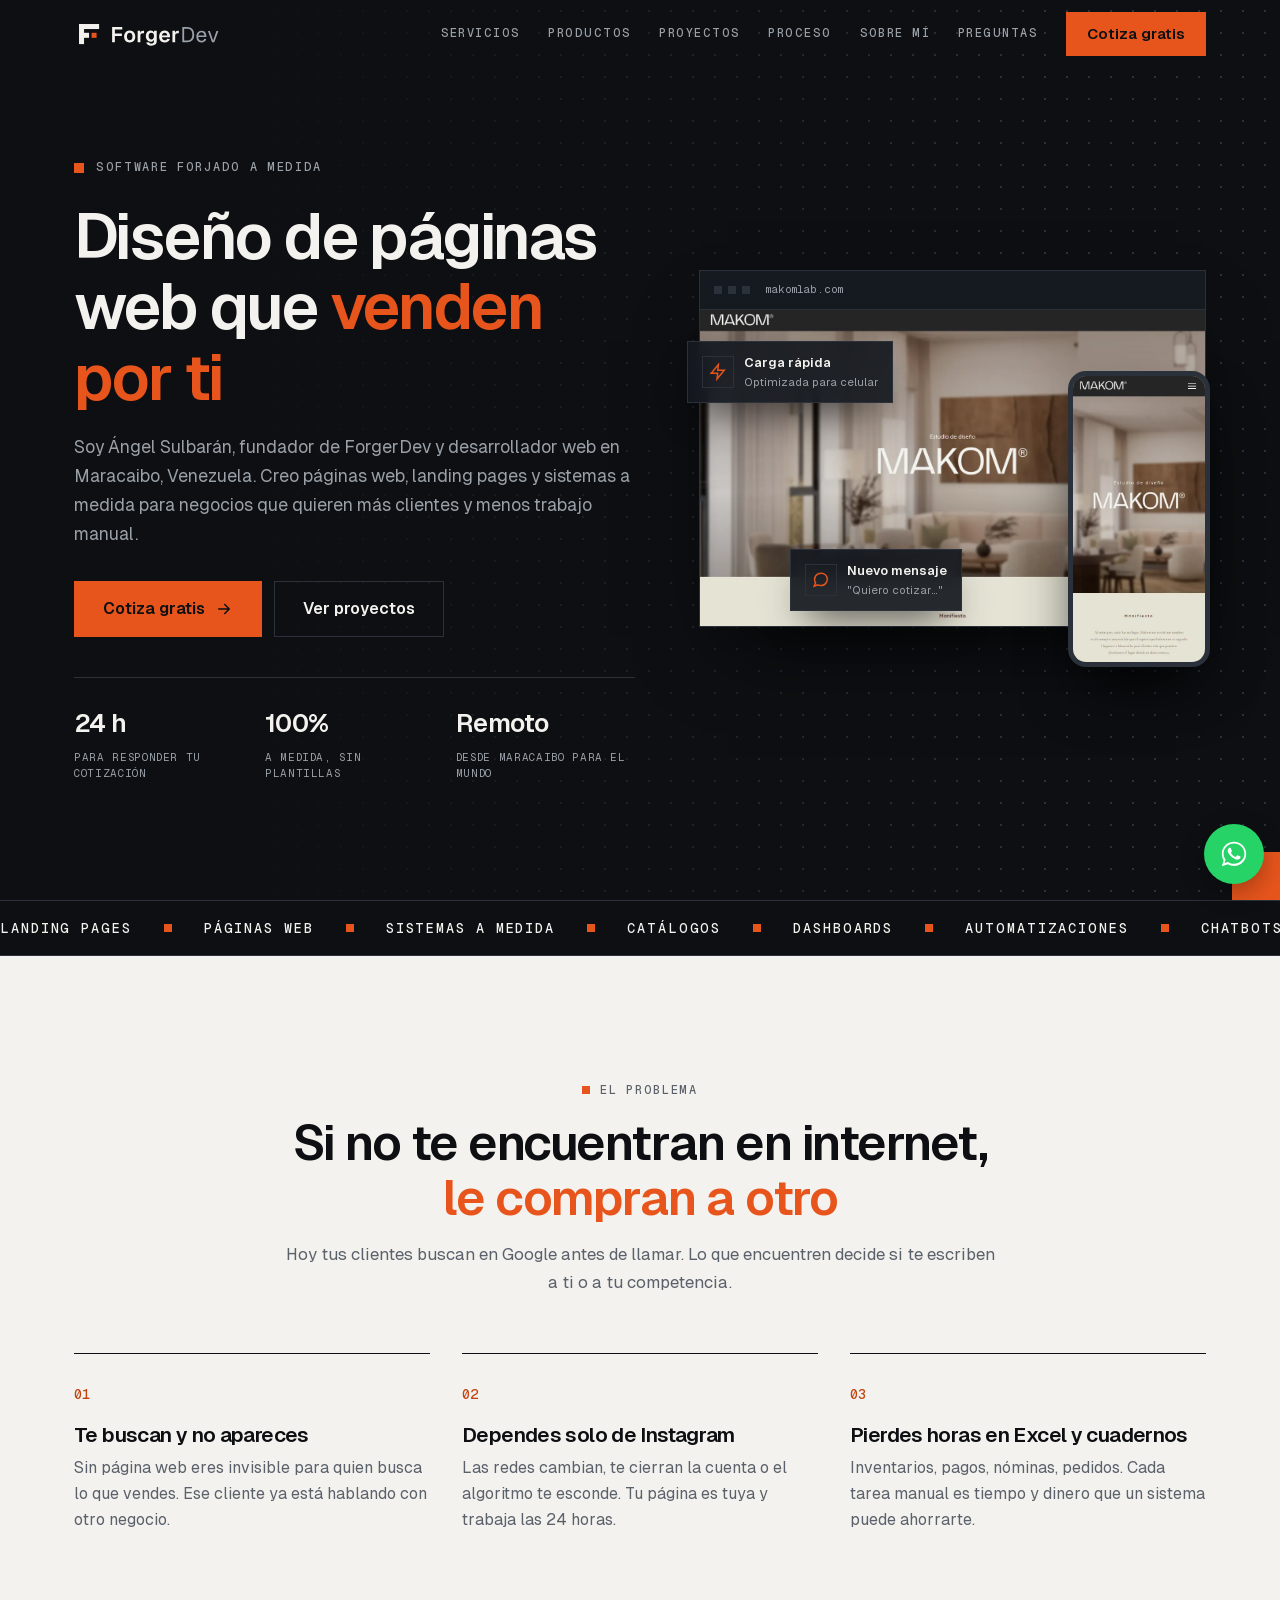
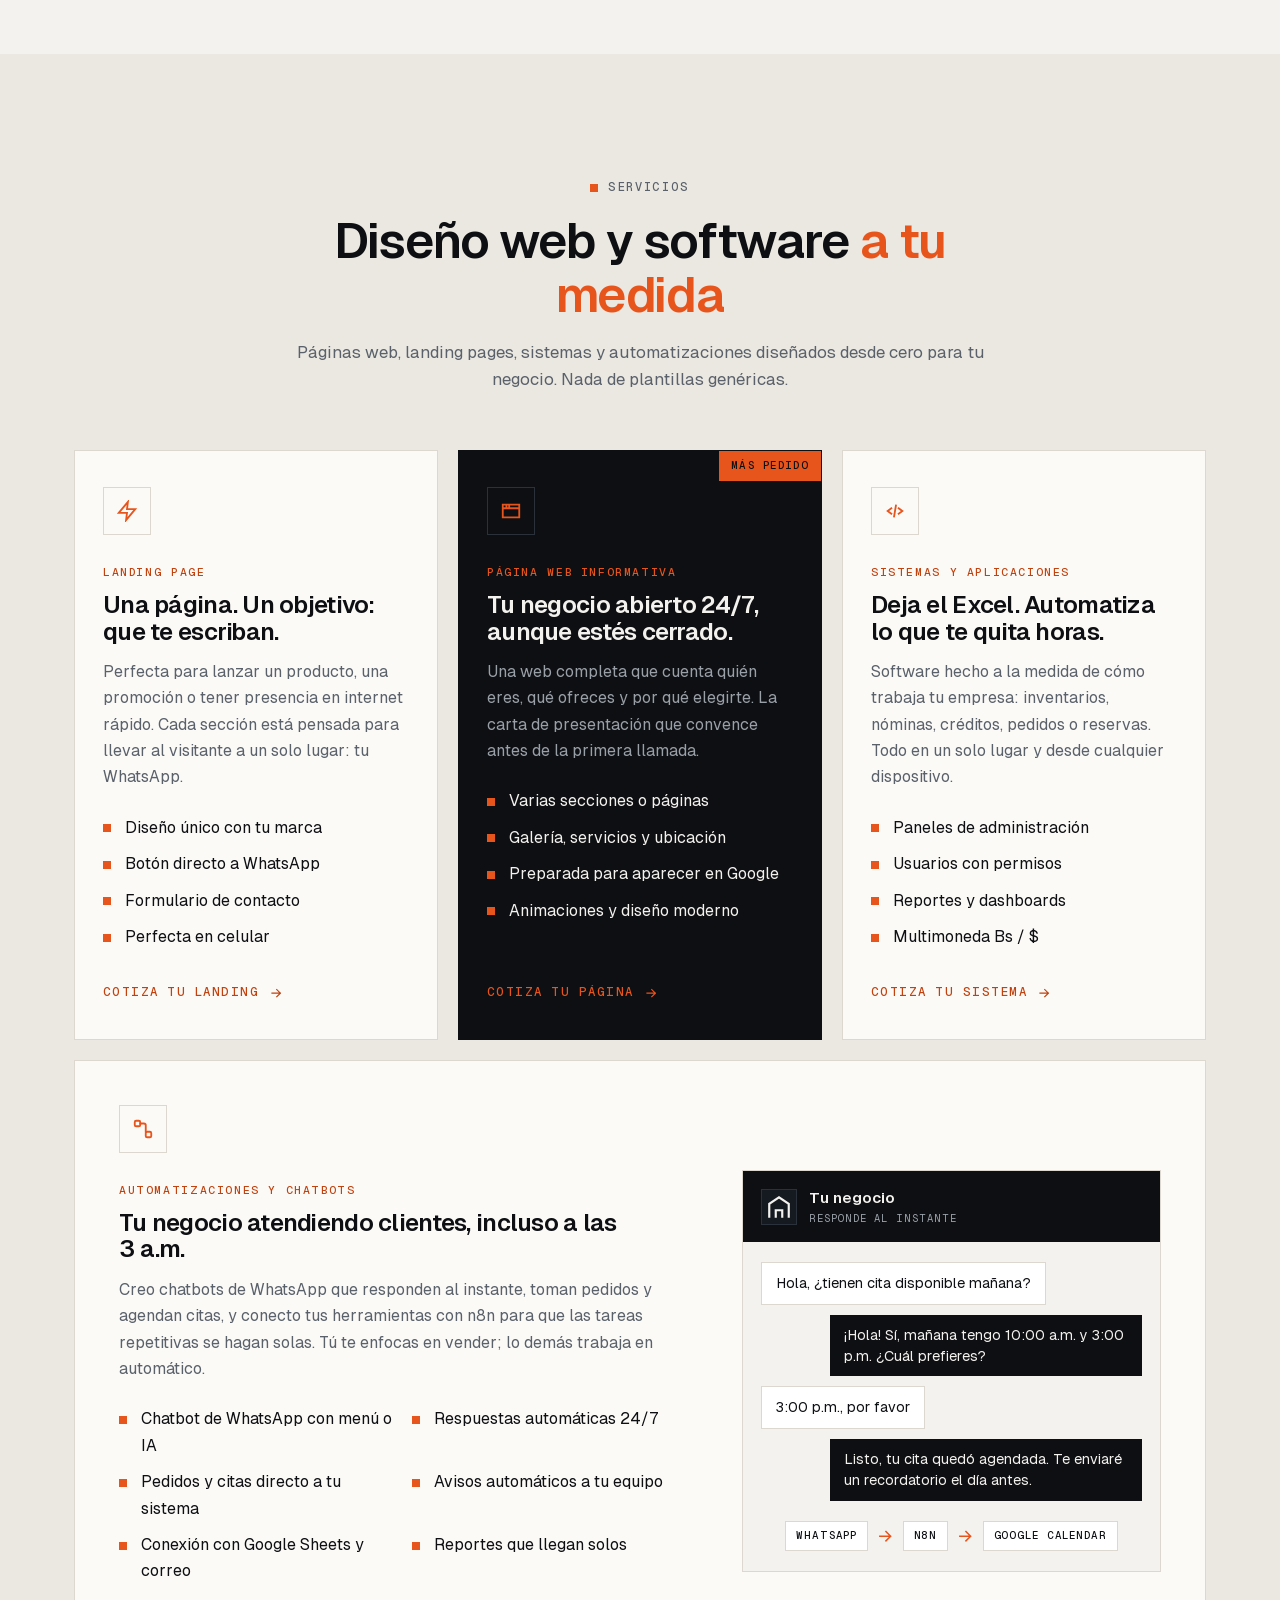
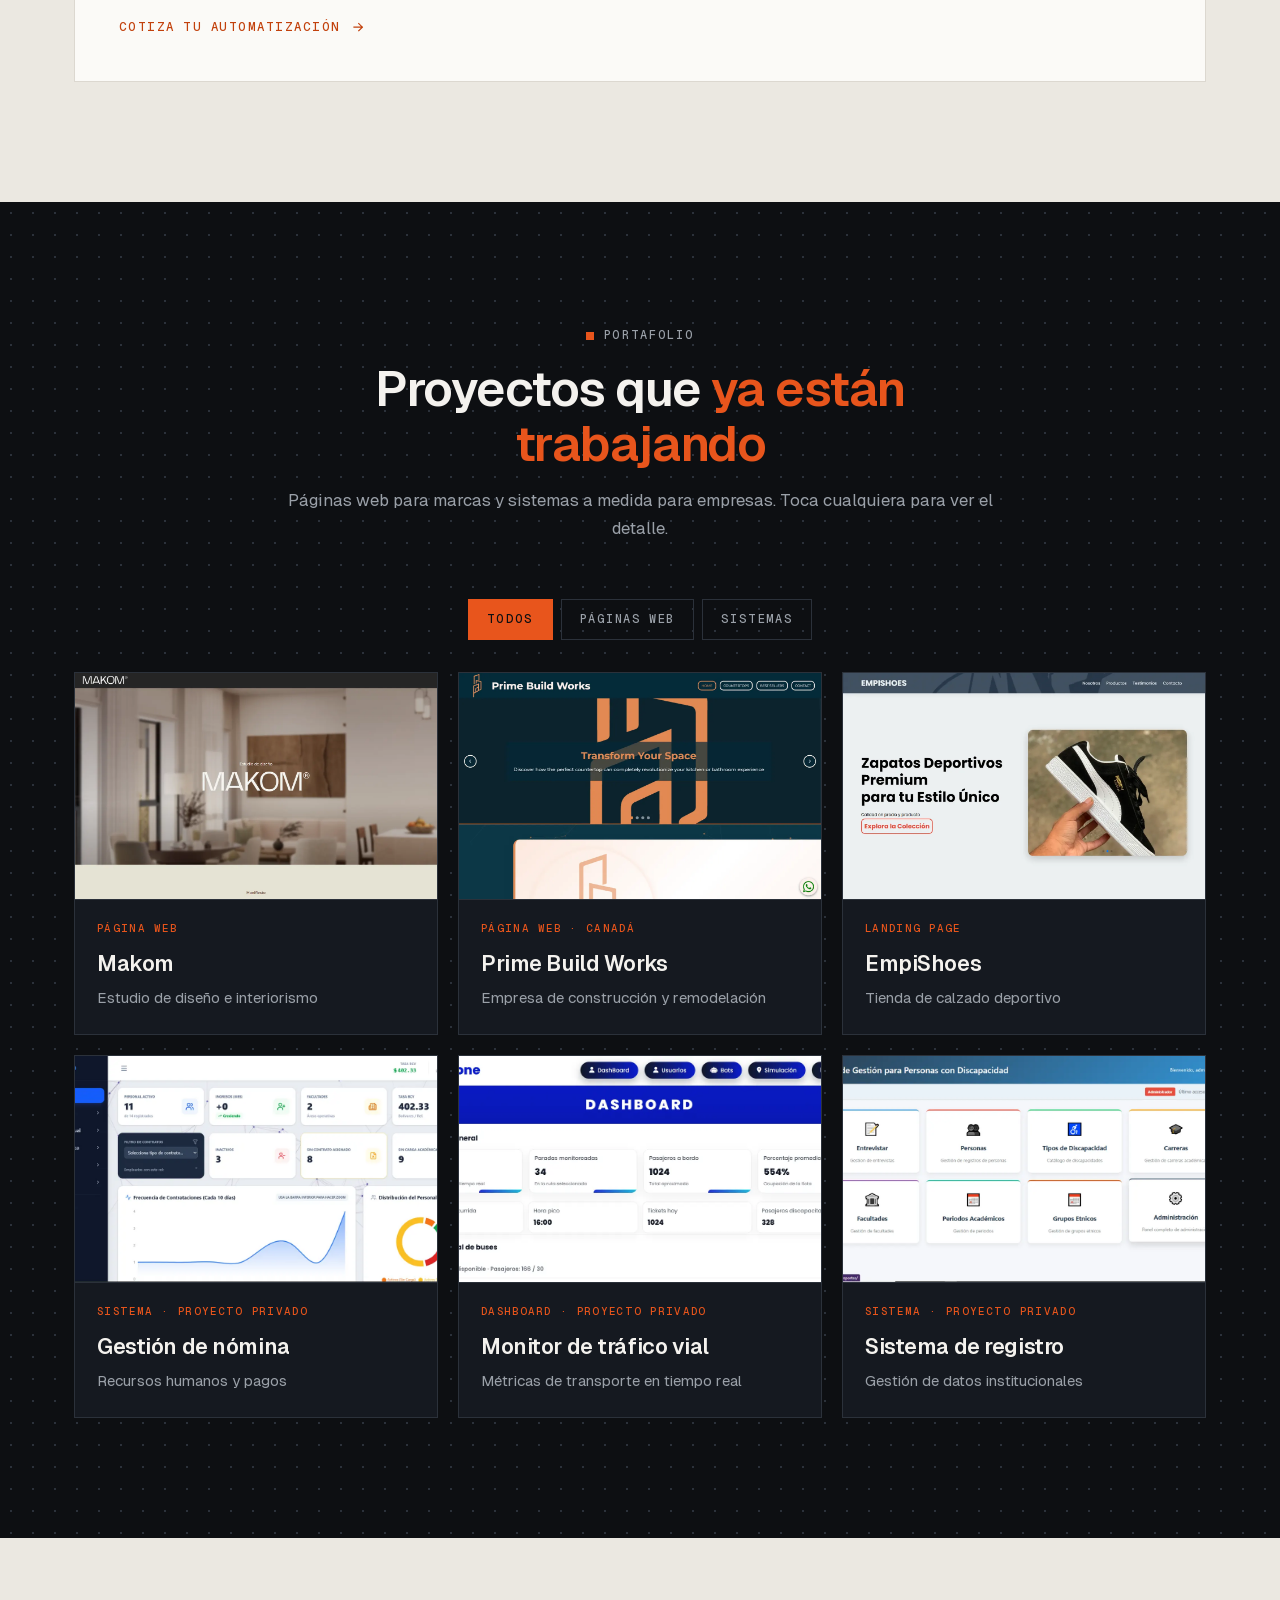
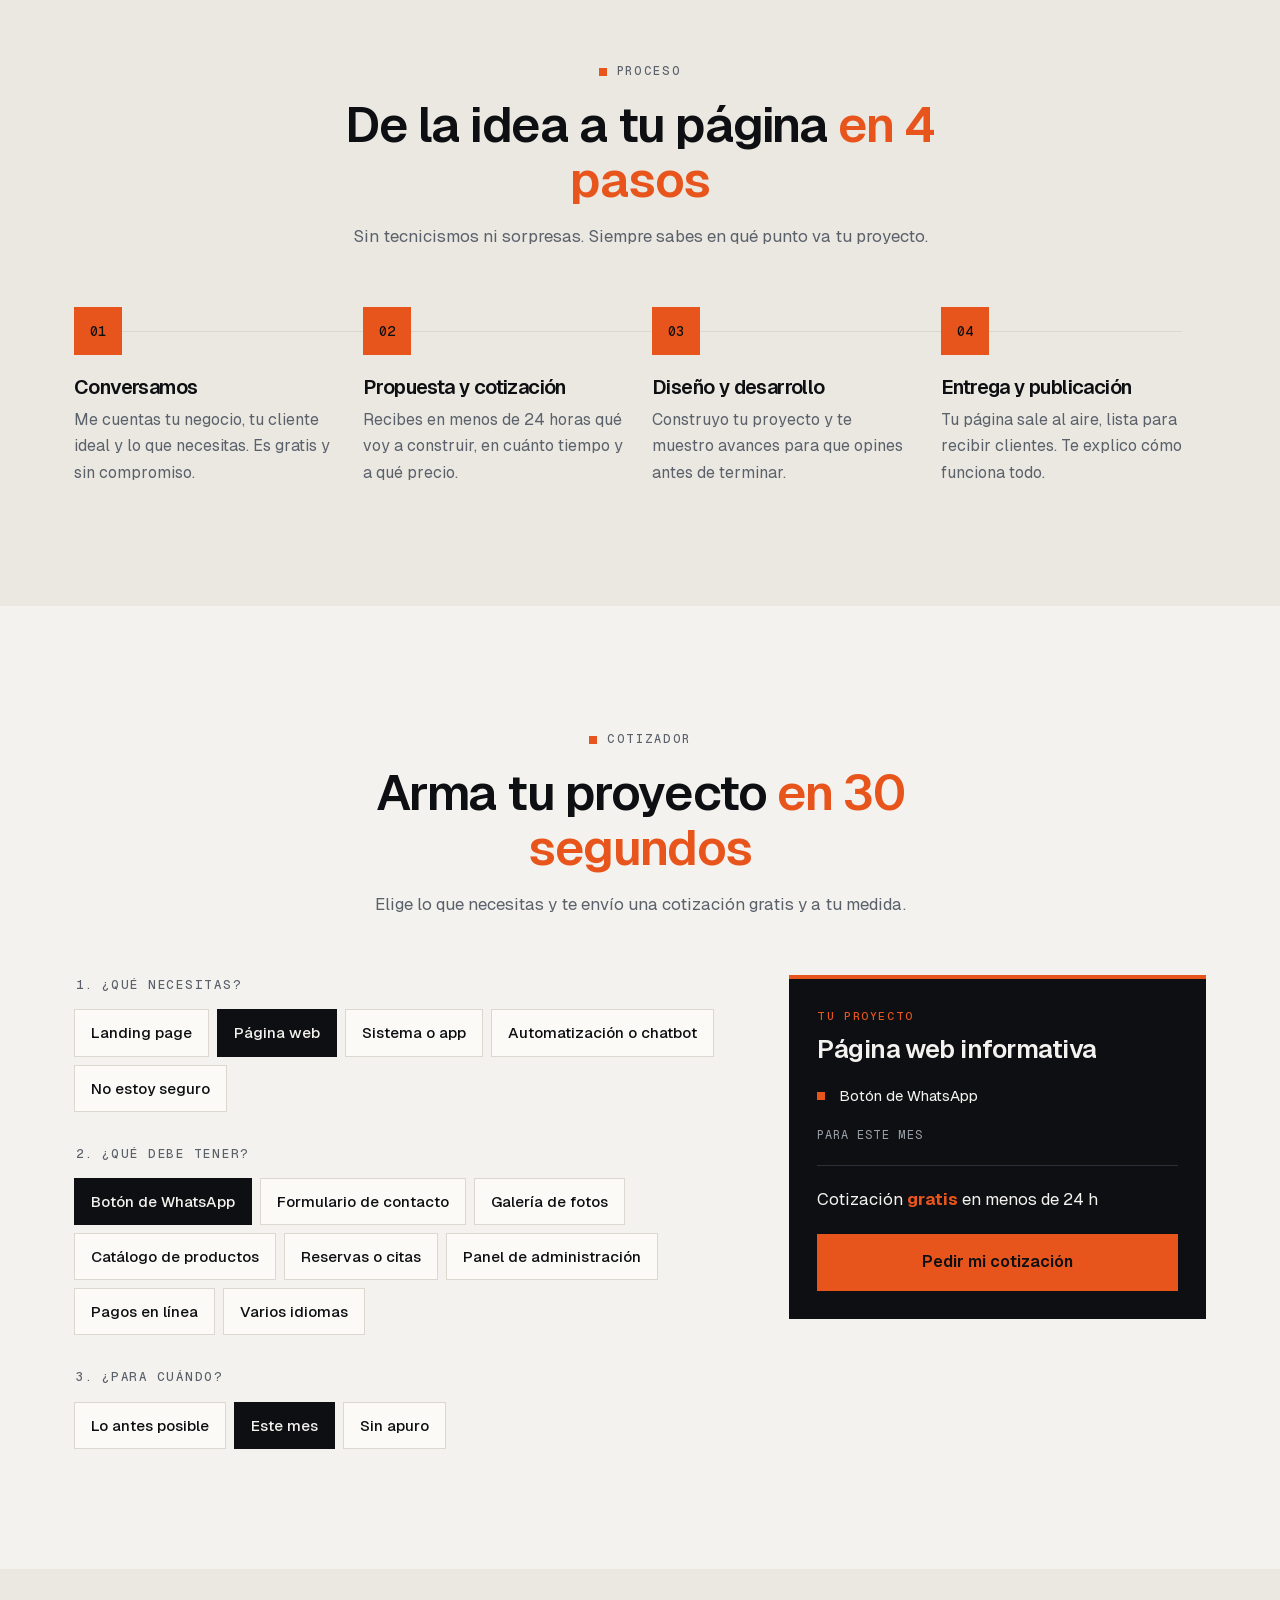
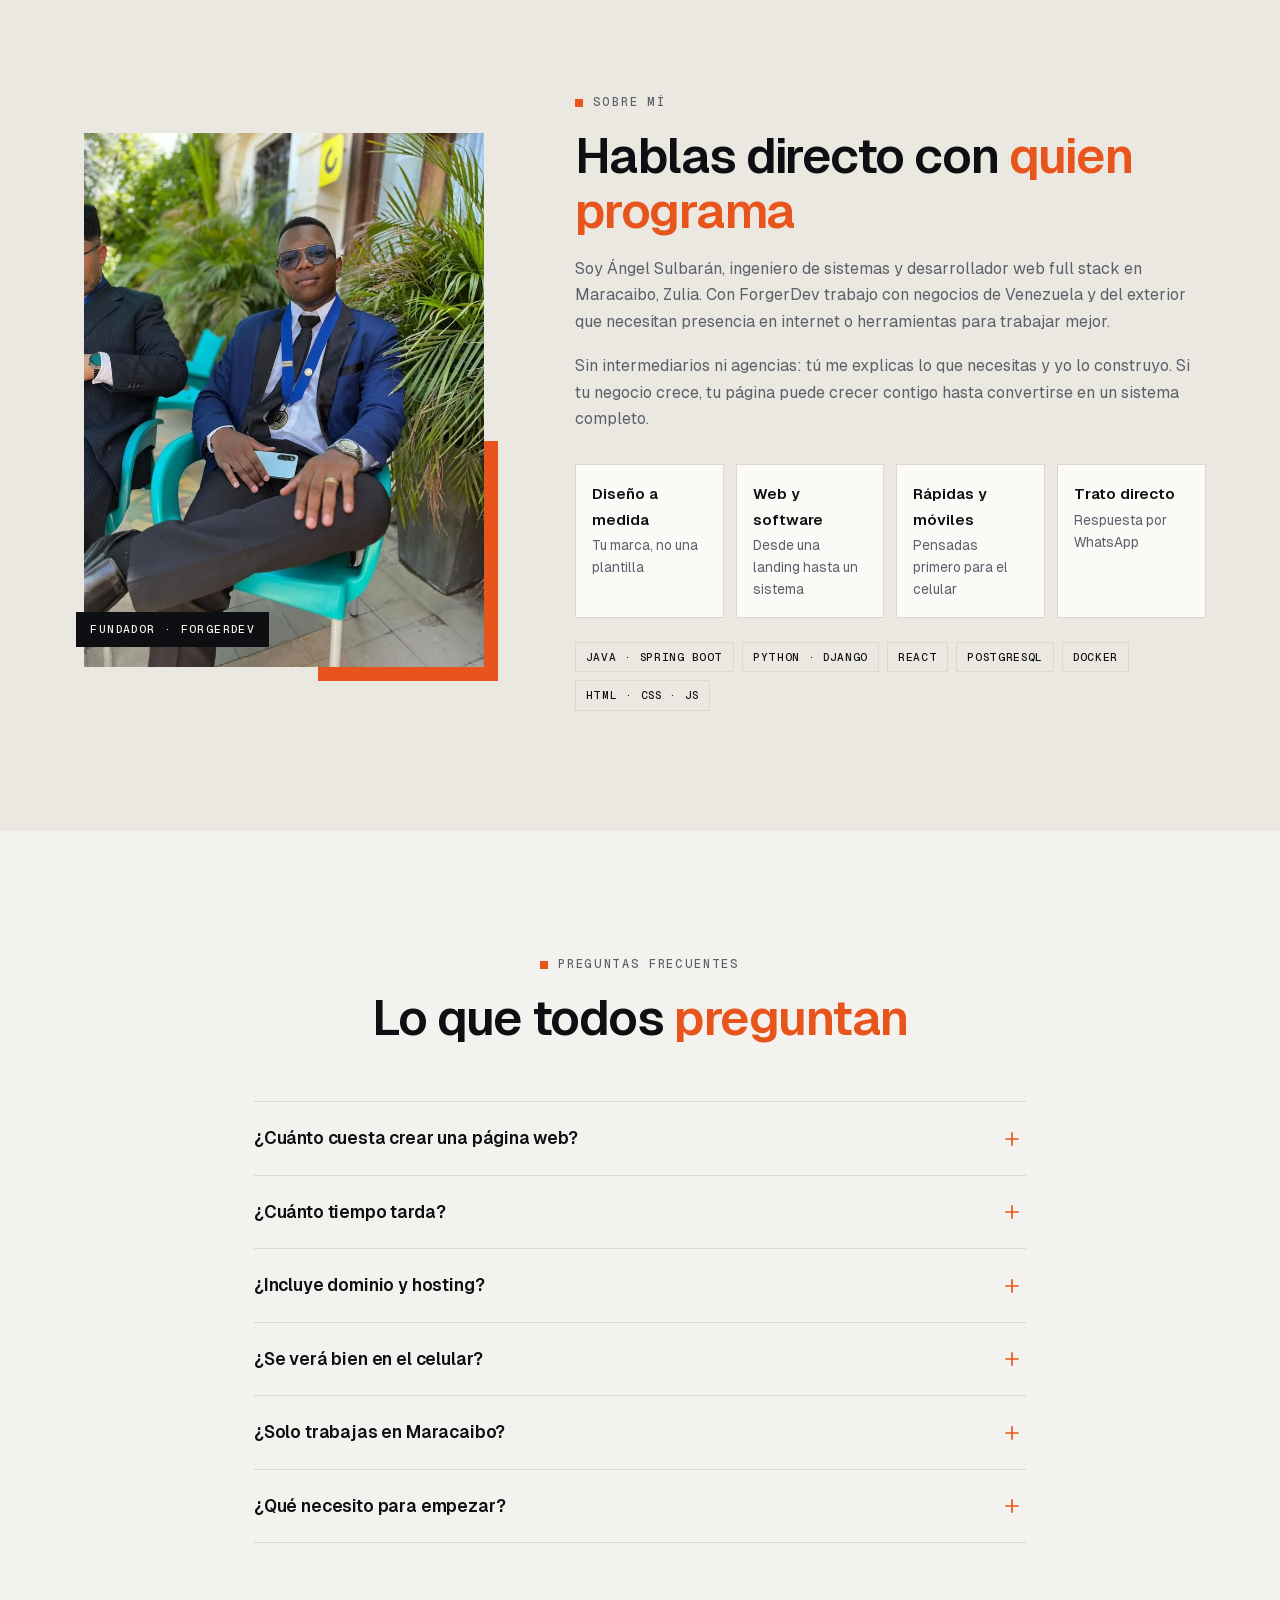
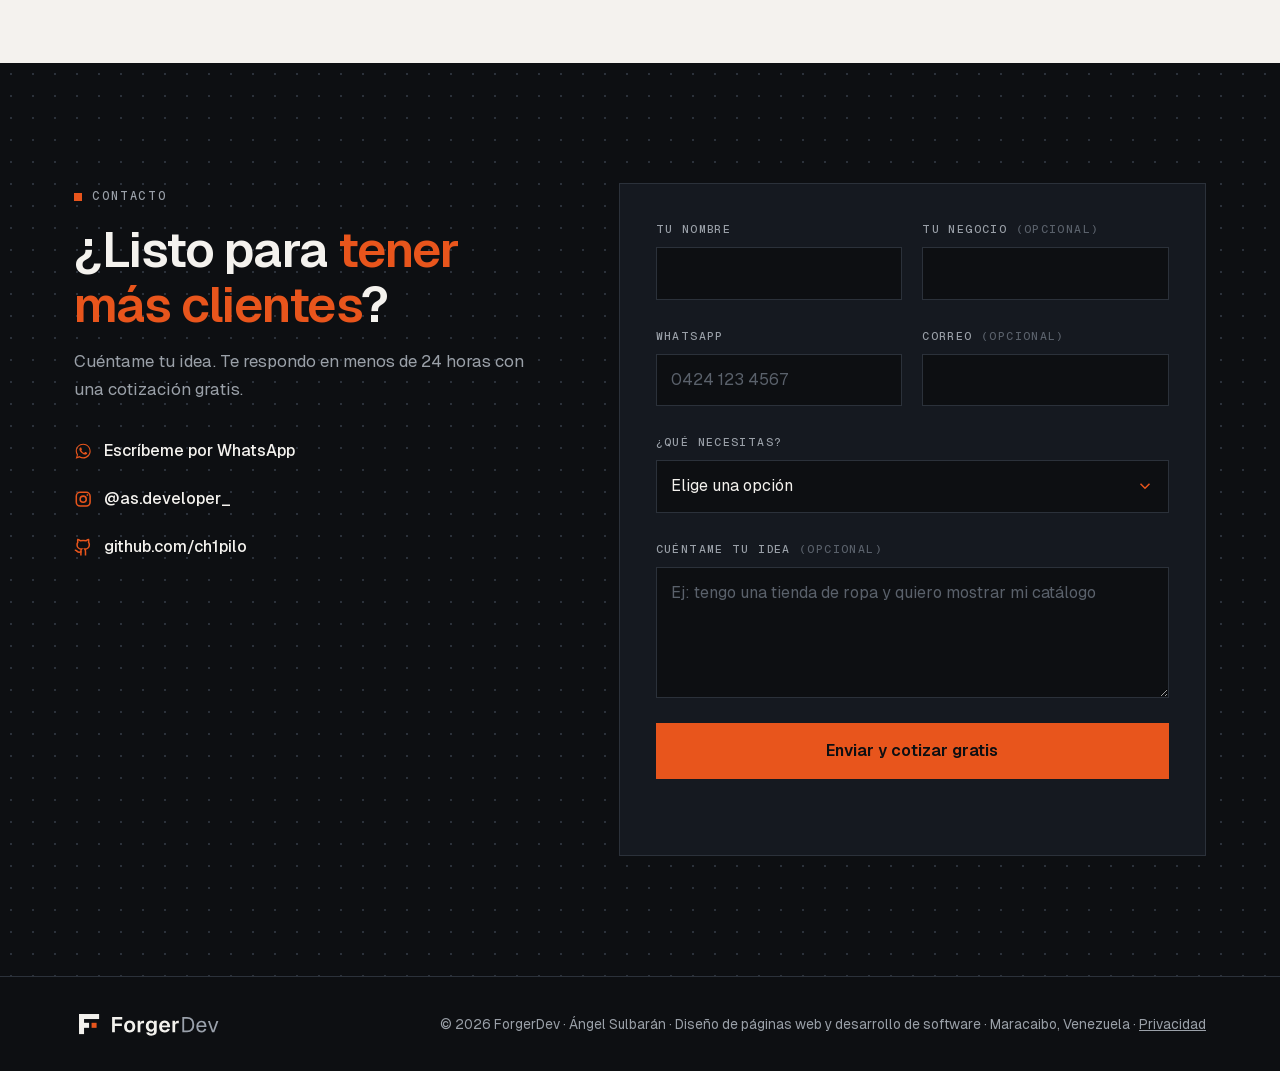
==== commit 15f9424b: "feat: pagina de producto Forger Fire con planes y solicitud - forger-fire.html: producto, planes ($3" ====
--- a/index.html
+++ b/index.html
@@ -200,13 +200,7 @@
   <link rel="preload" href="fonts/Geist-Variable.woff2" as="font" type="font/woff2" crossorigin>
   <link rel="preload" href="fonts/GeistMono-Variable.woff2" as="font" type="font/woff2" crossorigin>
   <link rel="stylesheet" href="css/styles.css">
-  <script>
-    // Oculta el contenido para animarlo; si main.js no carga en 2 s, lo muestra igual
-    document.documentElement.classList.add('js');
-    setTimeout(function () {
-      if (!window.landingLista) document.documentElement.classList.remove('js');
-    }, 2000);
-  </script>
+  <script src="js/arranque.js"></script>
   <script src="js/config.js" defer></script>
   <script src="js/main.js" defer></script>
 </head>
@@ -225,6 +219,7 @@
       <nav id="menu" class="nav" aria-label="Principal">
         <ul class="nav__list">
           <li><a href="#servicios" class="nav__link">Servicios</a></li>
+          <li><a href="forger-fire.html" class="nav__link">Productos</a></li>
           <li><a href="#proyectos" class="nav__link">Proyectos</a></li>
           <li><a href="#proceso" class="nav__link">Proceso</a></li>
           <li><a href="#sobre-mi" class="nav__link">Sobre mí</a></li>
@@ -402,10 +397,10 @@
                 <div><strong>Tu negocio</strong><small>Responde al instante</small></div>
               </div>
               <div class="chat__body">
-                <p class="msg msg--in" style="--i:0">Hola, ¿tienen cita disponible mañana?</p>
-                <p class="msg msg--out" style="--i:1">¡Hola! Sí, mañana tengo 10:00 a.m. y 3:00 p.m. ¿Cuál prefieres?</p>
-                <p class="msg msg--in" style="--i:2">3:00 p.m., por favor</p>
-                <p class="msg msg--out" style="--i:3">Listo, tu cita quedó agendada. Te enviaré un recordatorio el día antes.</p>
+                <p class="msg msg--in">Hola, ¿tienen cita disponible mañana?</p>
+                <p class="msg msg--out">¡Hola! Sí, mañana tengo 10:00 a.m. y 3:00 p.m. ¿Cuál prefieres?</p>
+                <p class="msg msg--in">3:00 p.m., por favor</p>
+                <p class="msg msg--out">Listo, tu cita quedó agendada. Te enviaré un recordatorio el día antes.</p>
               </div>
               <ul class="flow">
                 <li>WhatsApp</li>
--- a/css/styles.css
+++ b/css/styles.css
@@ -953,8 +953,12 @@
   opacity: 0;
   transform: translateY(8px);
   transition: opacity 400ms var(--ease-out), transform 400ms var(--ease-out);
-  transition-delay: calc(300ms + var(--i) * 450ms);
-}
+}
+
+.js .service--wide .msg:nth-child(1) { transition-delay: 300ms; }
+.js .service--wide .msg:nth-child(2) { transition-delay: 750ms; }
+.js .service--wide .msg:nth-child(3) { transition-delay: 1200ms; }
+.js .service--wide .msg:nth-child(4) { transition-delay: 1650ms; }
 
 .js .service--wide.is-visible .msg {
   opacity: 1;
@@ -1704,6 +1708,19 @@
   color: var(--text-muted);
 }
 
+/* ===== Página legal (privacidad.html) ===== */
+.legal { max-width: 760px; margin: 0 auto; padding: 48px 20px 72px; }
+.legal__barra { display: flex; align-items: center; justify-content: space-between; gap: 16px; padding: 20px; max-width: 760px; margin: 0 auto; }
+.legal__volver { font-family: var(--font-mono); font-size: 0.75rem; letter-spacing: 0.12em; text-transform: uppercase; color: var(--accent-text); text-decoration: none; }
+.legal__volver:hover { text-decoration: underline; }
+.legal h1 { font-size: clamp(1.8rem, 4vw, 2.4rem); margin: 0 0 8px; }
+.legal h2 { font-size: 1.15rem; margin: 36px 0 10px; }
+.legal p, .legal li { color: var(--text); line-height: 1.7; }
+.legal ul { padding-left: 22px; }
+.legal__fecha { font-family: var(--font-mono); font-size: 0.75rem; letter-spacing: 0.1em; text-transform: uppercase; color: var(--text-muted); margin-bottom: 28px; }
+.legal__caja { background: var(--card); border: 1px solid var(--border); border-left: 4px solid var(--orange); padding: 18px 20px; }
+.legal a { color: var(--accent-text); }
+
 /* ===== WhatsApp flotante ===== */
 .whatsapp-float {
   position: fixed;
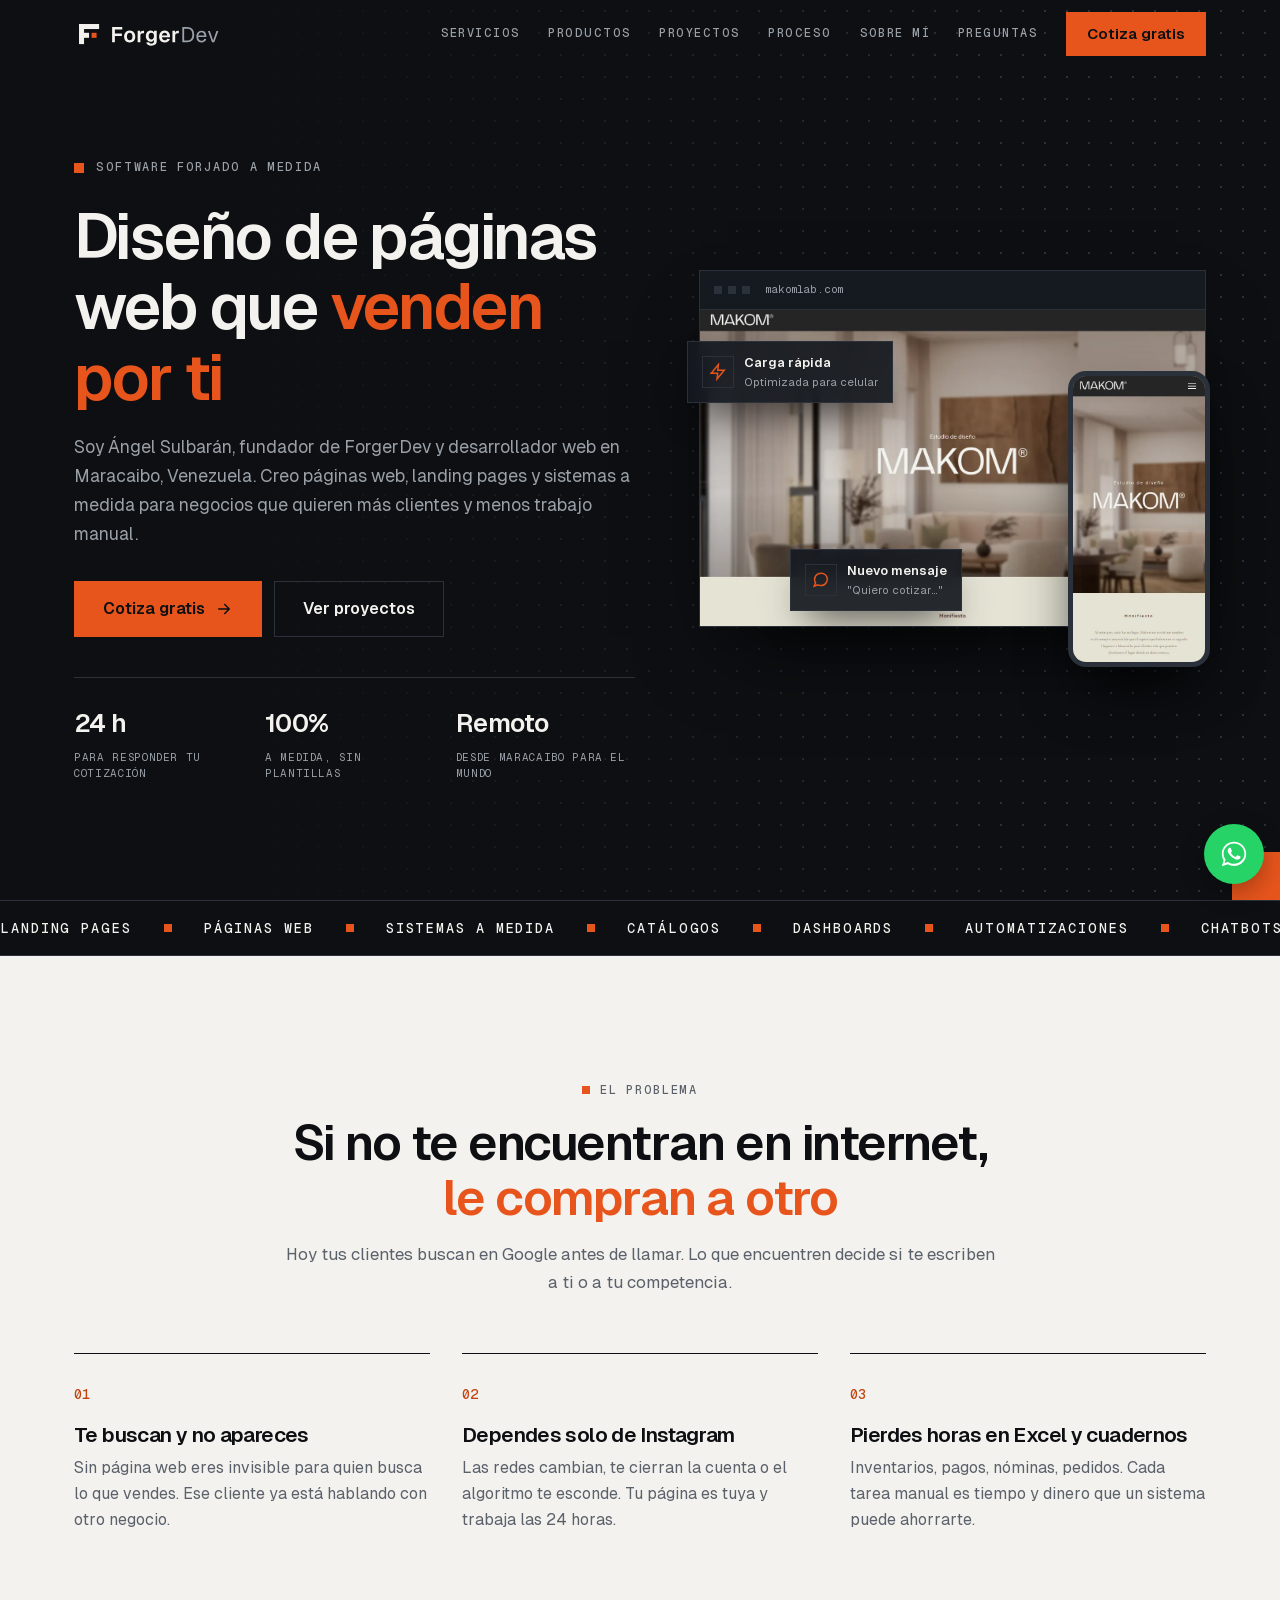
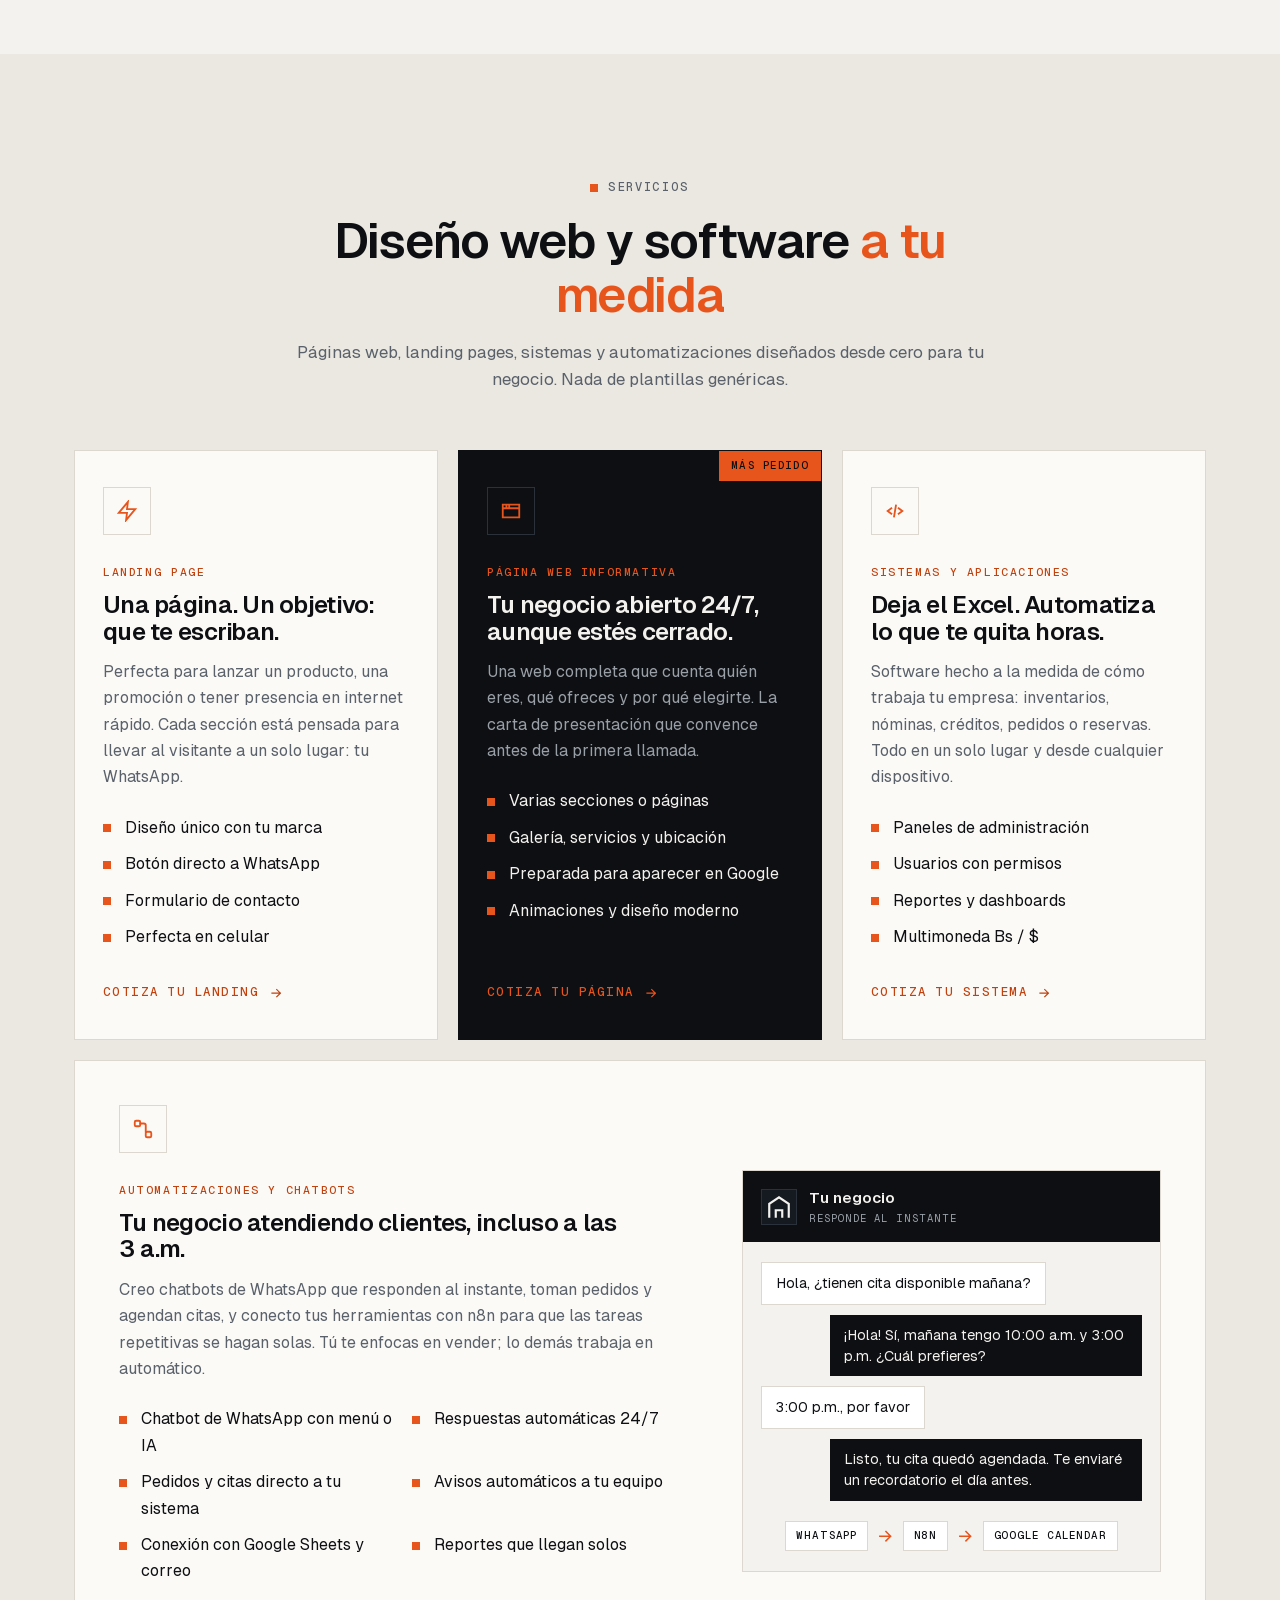
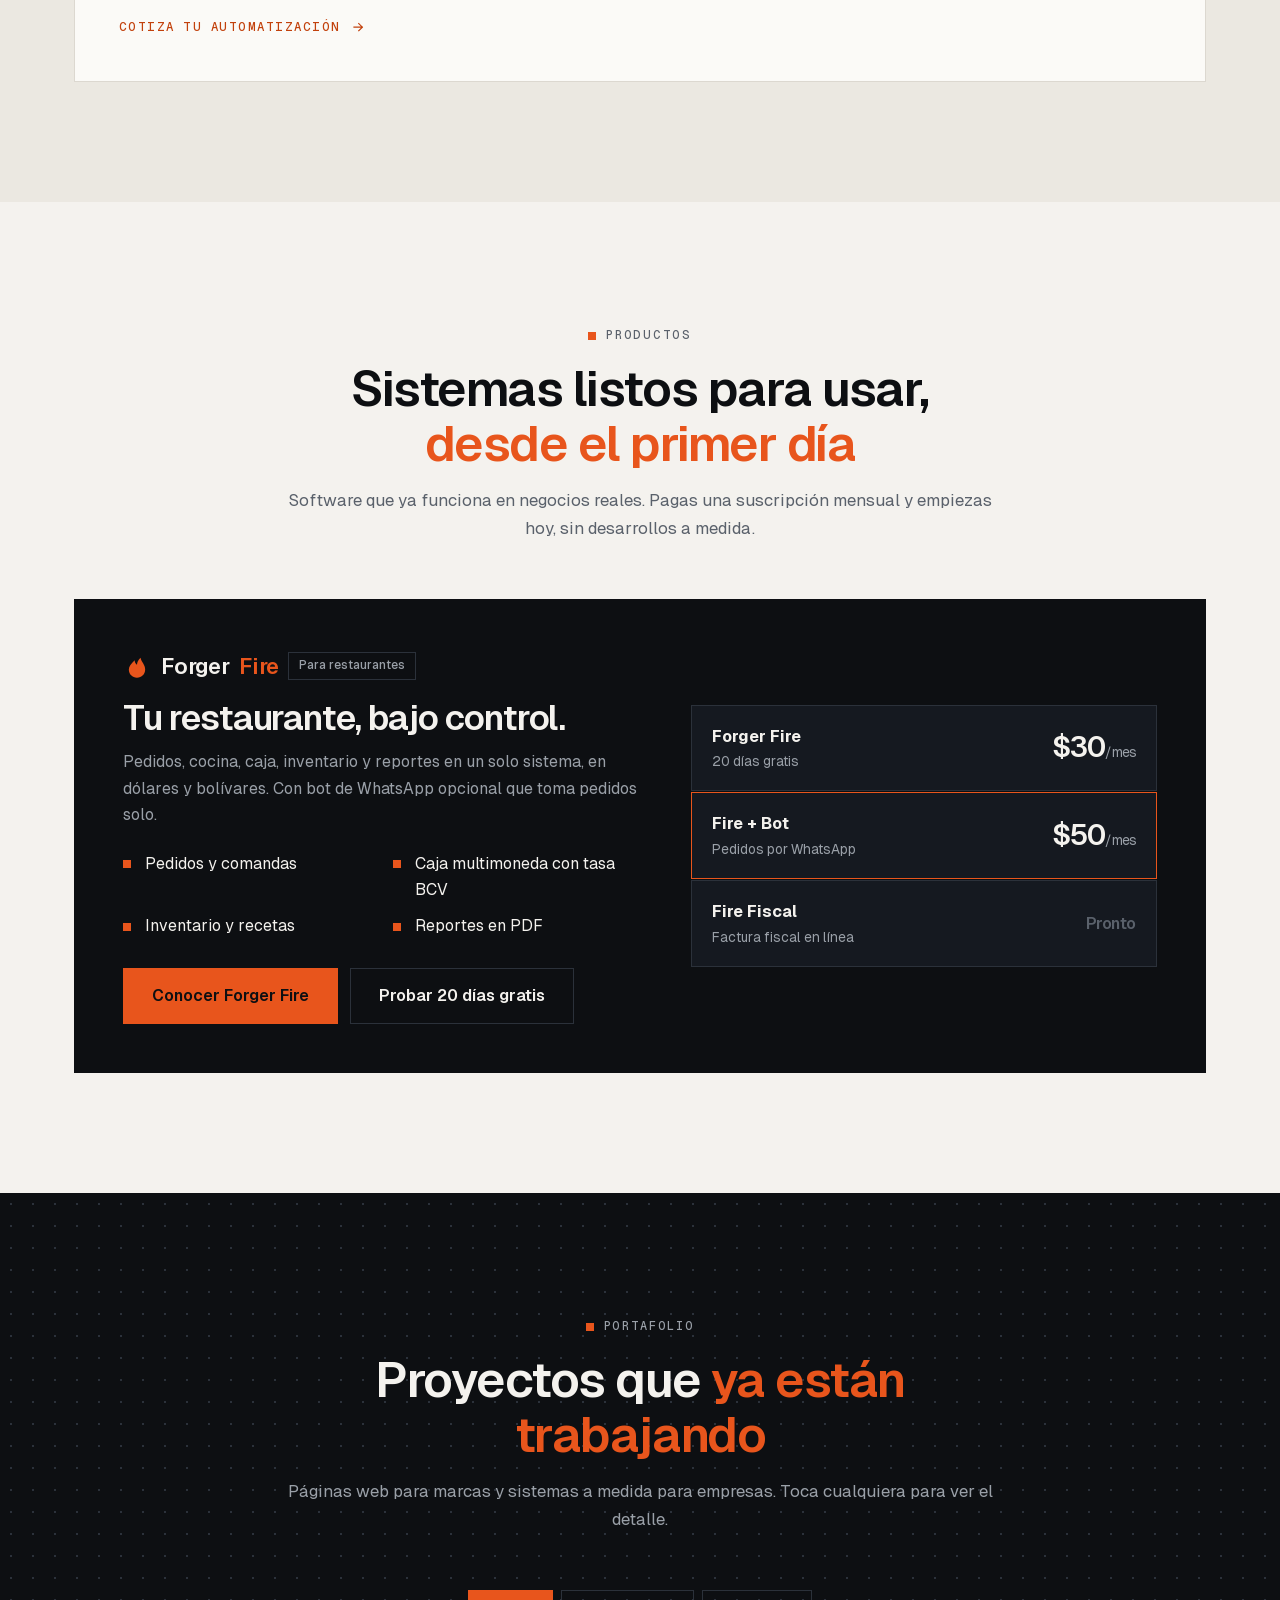
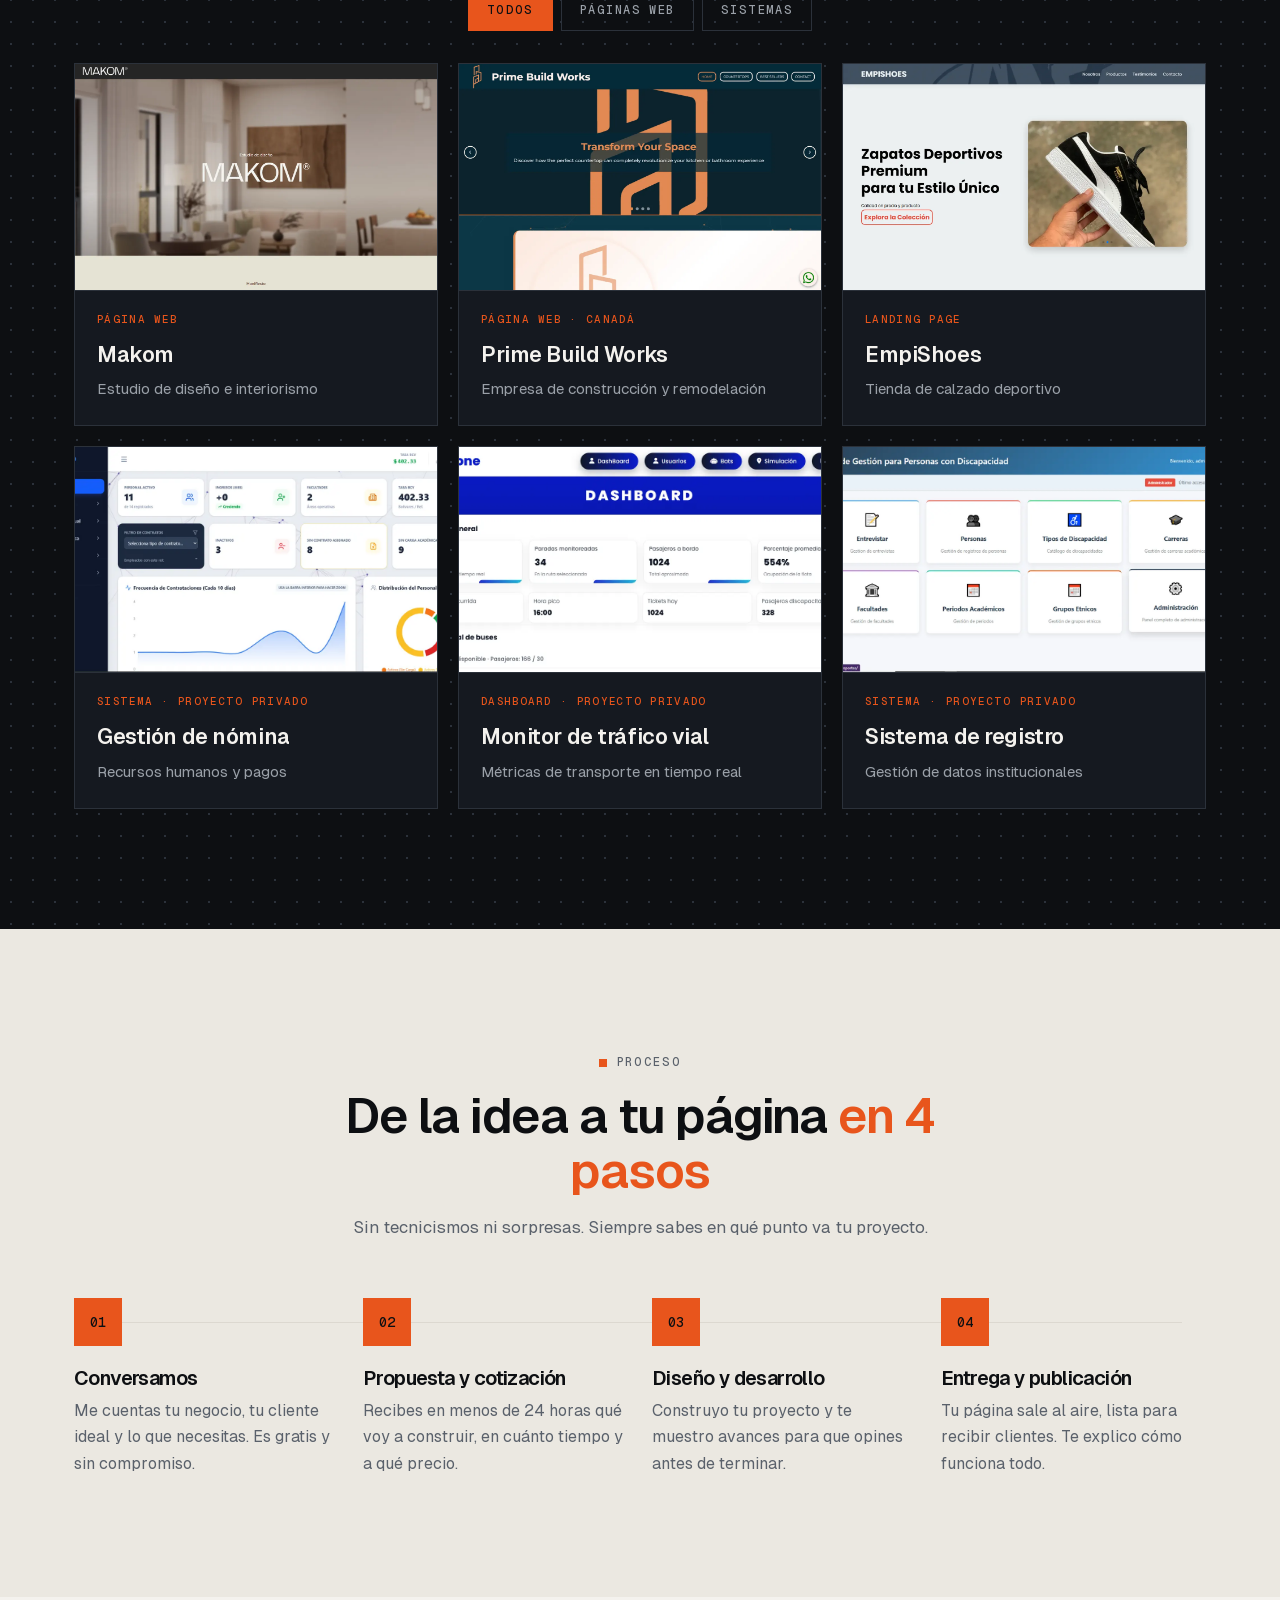
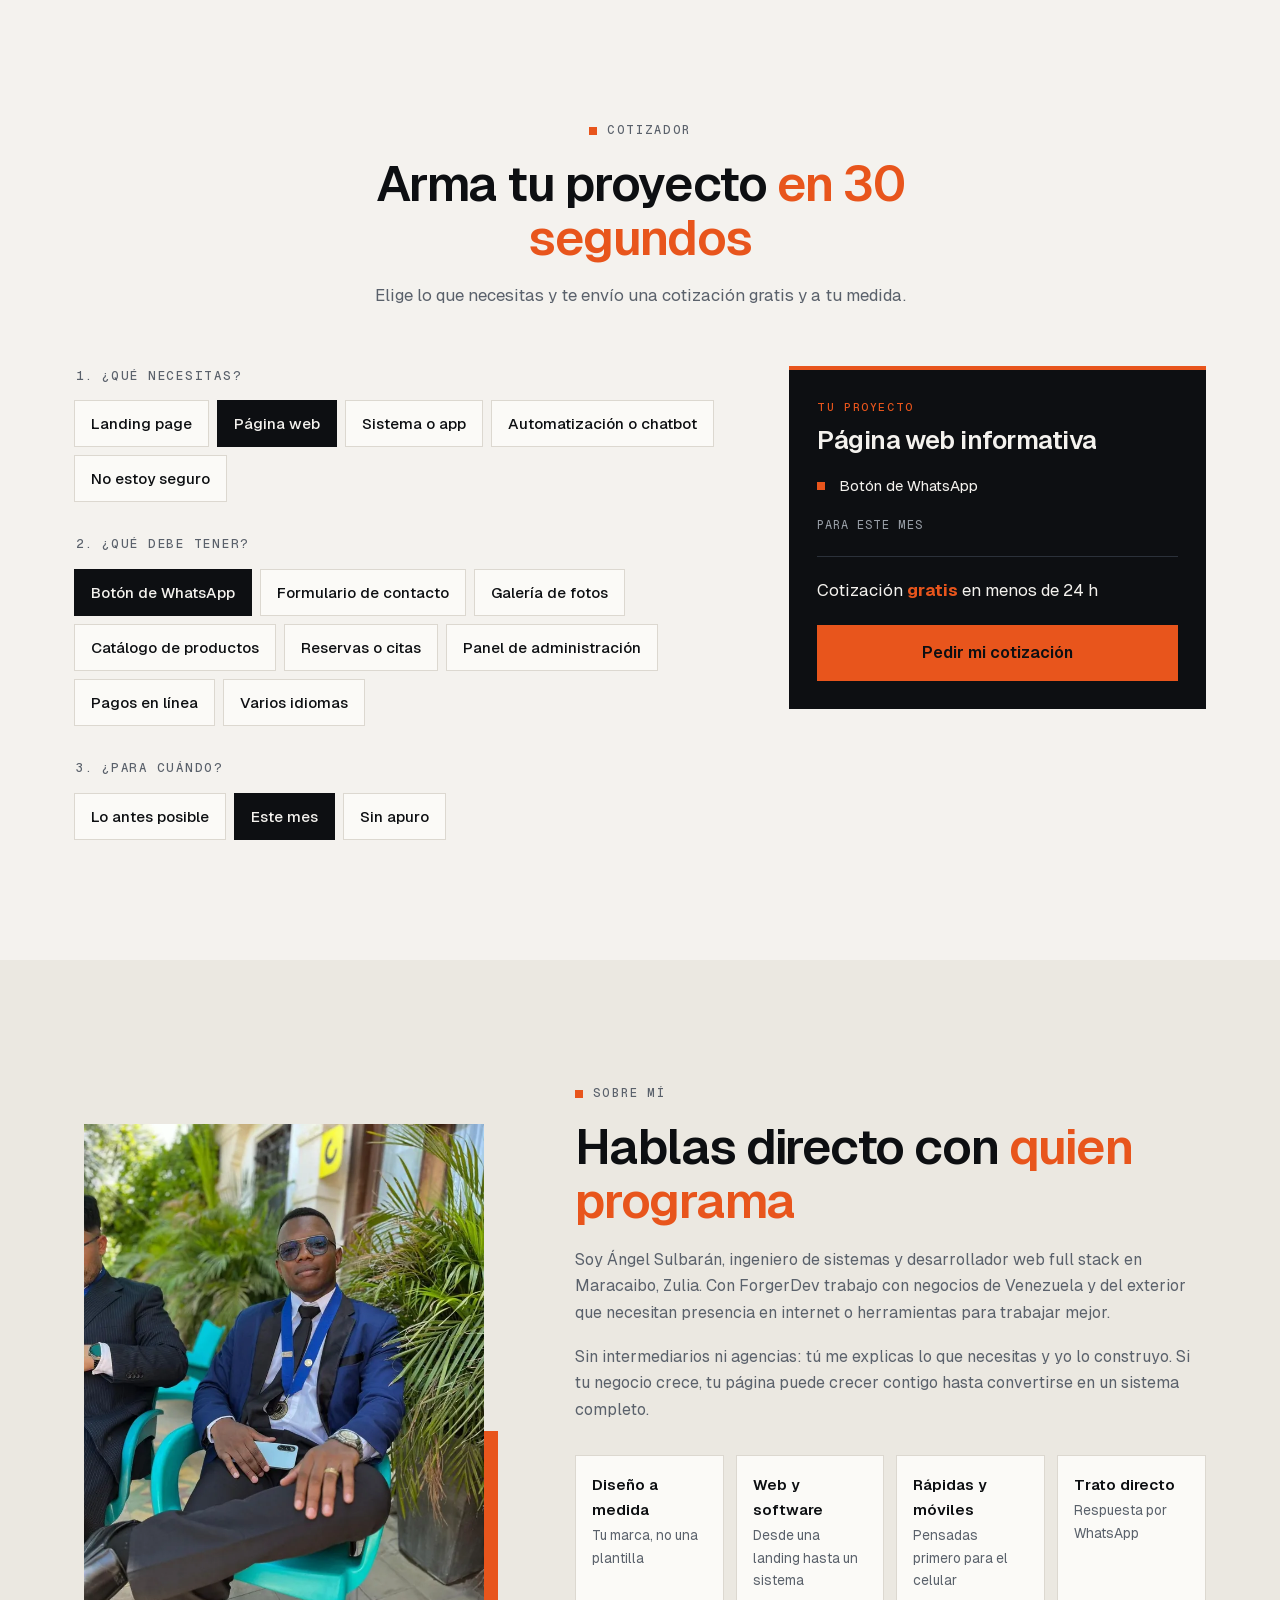
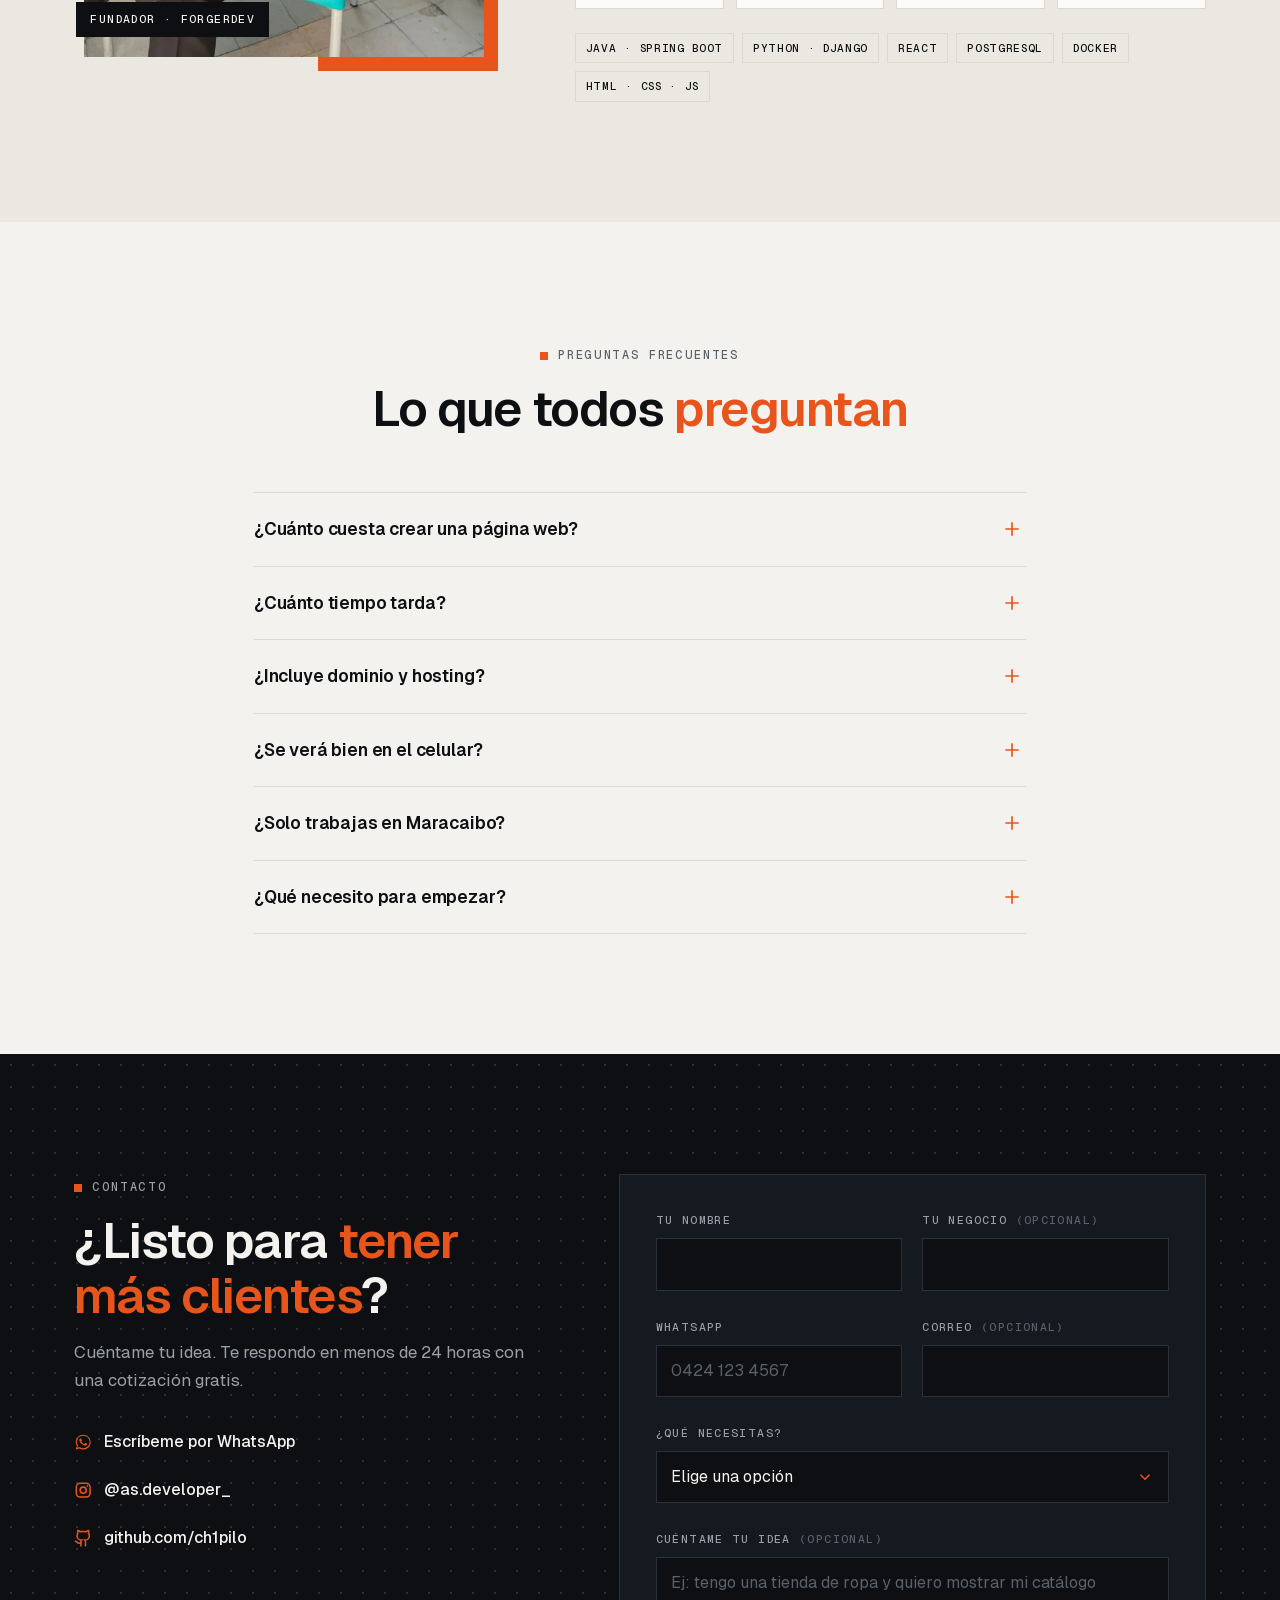
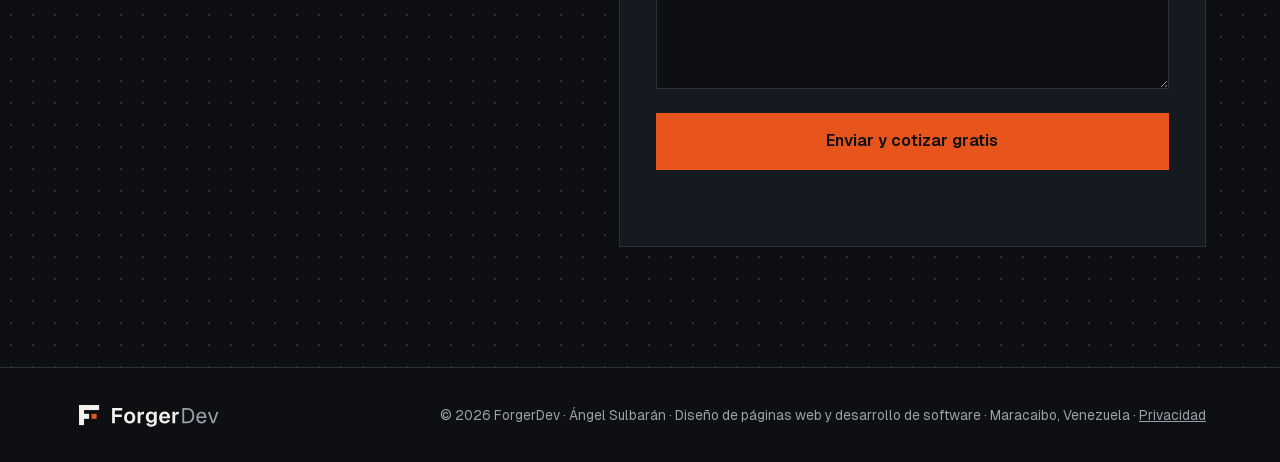
==== commit 49f37462: "feat: seccion Productos en la landing con Forger Fire - Productos del menu baja a la nueva seccion, " ====
--- a/index.html
+++ b/index.html
@@ -219,7 +219,7 @@
       <nav id="menu" class="nav" aria-label="Principal">
         <ul class="nav__list">
           <li><a href="#servicios" class="nav__link">Servicios</a></li>
-          <li><a href="forger-fire.html" class="nav__link">Productos</a></li>
+          <li><a href="#productos" class="nav__link">Productos</a></li>
           <li><a href="#proyectos" class="nav__link">Proyectos</a></li>
           <li><a href="#proceso" class="nav__link">Proceso</a></li>
           <li><a href="#sobre-mi" class="nav__link">Sobre mí</a></li>
@@ -415,6 +415,54 @@
       </div>
     </section>
 
+    <!-- Productos -->
+    <section id="productos" class="section">
+      <div class="container">
+        <header class="section__head reveal">
+          <p class="section__tag">Productos</p>
+          <h2 class="section__title">Sistemas listos para usar, <em>desde el primer día</em></h2>
+          <p class="section__lead">Software que ya funciona en negocios reales. Pagas una suscripción mensual y empiezas hoy, sin desarrollos a medida.</p>
+        </header>
+
+        <article class="producto reveal">
+          <div class="producto__info">
+            <p class="producto__marca">
+              <svg class="producto__llama" viewBox="0 0 24 24" aria-hidden="true"><path d="M12 22c4 0 7-3 7-7 0-4-3-6-4-10-2 2-3 4-3 6-1-1-2-2-2-4-3 3-5 5-5 8 0 4 3 7 7 7z"/></svg>
+              Forger <em>Fire</em>
+              <span class="producto__rubro">Para restaurantes</span>
+            </p>
+            <h3 class="producto__titulo">Tu restaurante, bajo control.</h3>
+            <p class="producto__desc">Pedidos, cocina, caja, inventario y reportes en un solo sistema, en dólares y bolívares. Con bot de WhatsApp opcional que toma pedidos solo.</p>
+            <ul class="service__list service__list--cols producto__lista">
+              <li>Pedidos y comandas</li>
+              <li>Caja multimoneda con tasa BCV</li>
+              <li>Inventario y recetas</li>
+              <li>Reportes en PDF</li>
+            </ul>
+            <div class="producto__acciones">
+              <a href="forger-fire.html" class="btn btn--primary">Conocer Forger Fire</a>
+              <a href="forger-fire.html#solicitar" class="btn btn--ghost producto__ghost">Probar 20 días gratis</a>
+            </div>
+          </div>
+
+          <ul class="producto__planes" aria-label="Planes">
+            <li>
+              <span><strong>Forger Fire</strong>20 días gratis</span>
+              <b>$30<small>/mes</small></b>
+            </li>
+            <li class="producto__plan--destacado">
+              <span><strong>Fire + Bot</strong>Pedidos por WhatsApp</span>
+              <b>$50<small>/mes</small></b>
+            </li>
+            <li class="producto__plan--pronto">
+              <span><strong>Fire Fiscal</strong>Factura fiscal en línea</span>
+              <b>Pronto</b>
+            </li>
+          </ul>
+        </article>
+      </div>
+    </section>
+
     <!-- 5. Proyectos -->
     <section id="proyectos" class="section section--dark">
       <div class="container">
--- a/css/styles.css
+++ b/css/styles.css
@@ -1947,3 +1947,138 @@
     transition: none;
   }
 }
+
+/* ===== Sección Productos ===== */
+.producto {
+  display: grid;
+  background: var(--ink);
+  border: 1px solid var(--ink);
+  color: var(--bone);
+}
+
+.producto__info {
+  padding: 36px 28px;
+}
+
+.producto__marca {
+  display: flex;
+  flex-wrap: wrap;
+  align-items: center;
+  gap: 10px;
+  margin-bottom: 14px;
+  font-size: 1.4rem;
+  font-weight: 600;
+  letter-spacing: -0.03em;
+}
+
+.producto__marca em {
+  font-style: normal;
+  color: var(--orange);
+}
+
+.producto__llama {
+  width: 28px;
+  height: 28px;
+  fill: var(--orange);
+}
+
+.producto__rubro {
+  padding: 3px 10px;
+  font-size: 0.75rem;
+  font-weight: 500;
+  letter-spacing: 0;
+  color: var(--grey);
+  border: 1px solid var(--line-dark);
+}
+
+.producto__titulo {
+  margin-bottom: 12px;
+  font-size: clamp(1.6rem, 4vw, 2.2rem);
+}
+
+.producto__desc {
+  max-width: 520px;
+  color: var(--grey);
+}
+
+.producto__lista {
+  margin: 22px 0 28px;
+  color: var(--bone);
+}
+
+.producto__acciones {
+  display: flex;
+  flex-wrap: wrap;
+  gap: 12px;
+}
+
+.producto__ghost {
+  color: var(--bone);
+  border-color: var(--line-dark);
+}
+
+.producto__planes {
+  display: grid;
+  align-content: center;
+  gap: 1px;
+  margin: 0;
+  padding: 0 28px 36px;
+  list-style: none;
+}
+
+.producto__planes li {
+  display: flex;
+  align-items: center;
+  justify-content: space-between;
+  gap: 16px;
+  padding: 18px 20px;
+  background: var(--panel-dark);
+  border: 1px solid var(--line-dark);
+}
+
+.producto__planes span {
+  font-size: 0.85rem;
+  color: var(--grey);
+}
+
+.producto__planes strong {
+  display: block;
+  font-size: 1rem;
+  color: var(--bone);
+}
+
+.producto__planes b {
+  font-size: 1.8rem;
+  font-weight: 600;
+  letter-spacing: -0.03em;
+  white-space: nowrap;
+}
+
+.producto__planes small {
+  font-size: 0.85rem;
+  font-weight: 400;
+  color: var(--grey);
+}
+
+.producto__planes .producto__plan--destacado {
+  border-color: var(--orange);
+}
+
+.producto__plan--pronto b {
+  font-size: 1rem;
+  color: var(--grey-dark);
+}
+
+@media (min-width: 1024px) {
+  .producto {
+    grid-template-columns: 1.2fr 1fr;
+  }
+
+  .producto__info {
+    padding: 48px;
+  }
+
+  .producto__planes {
+    padding: 48px 48px 48px 0;
+  }
+}
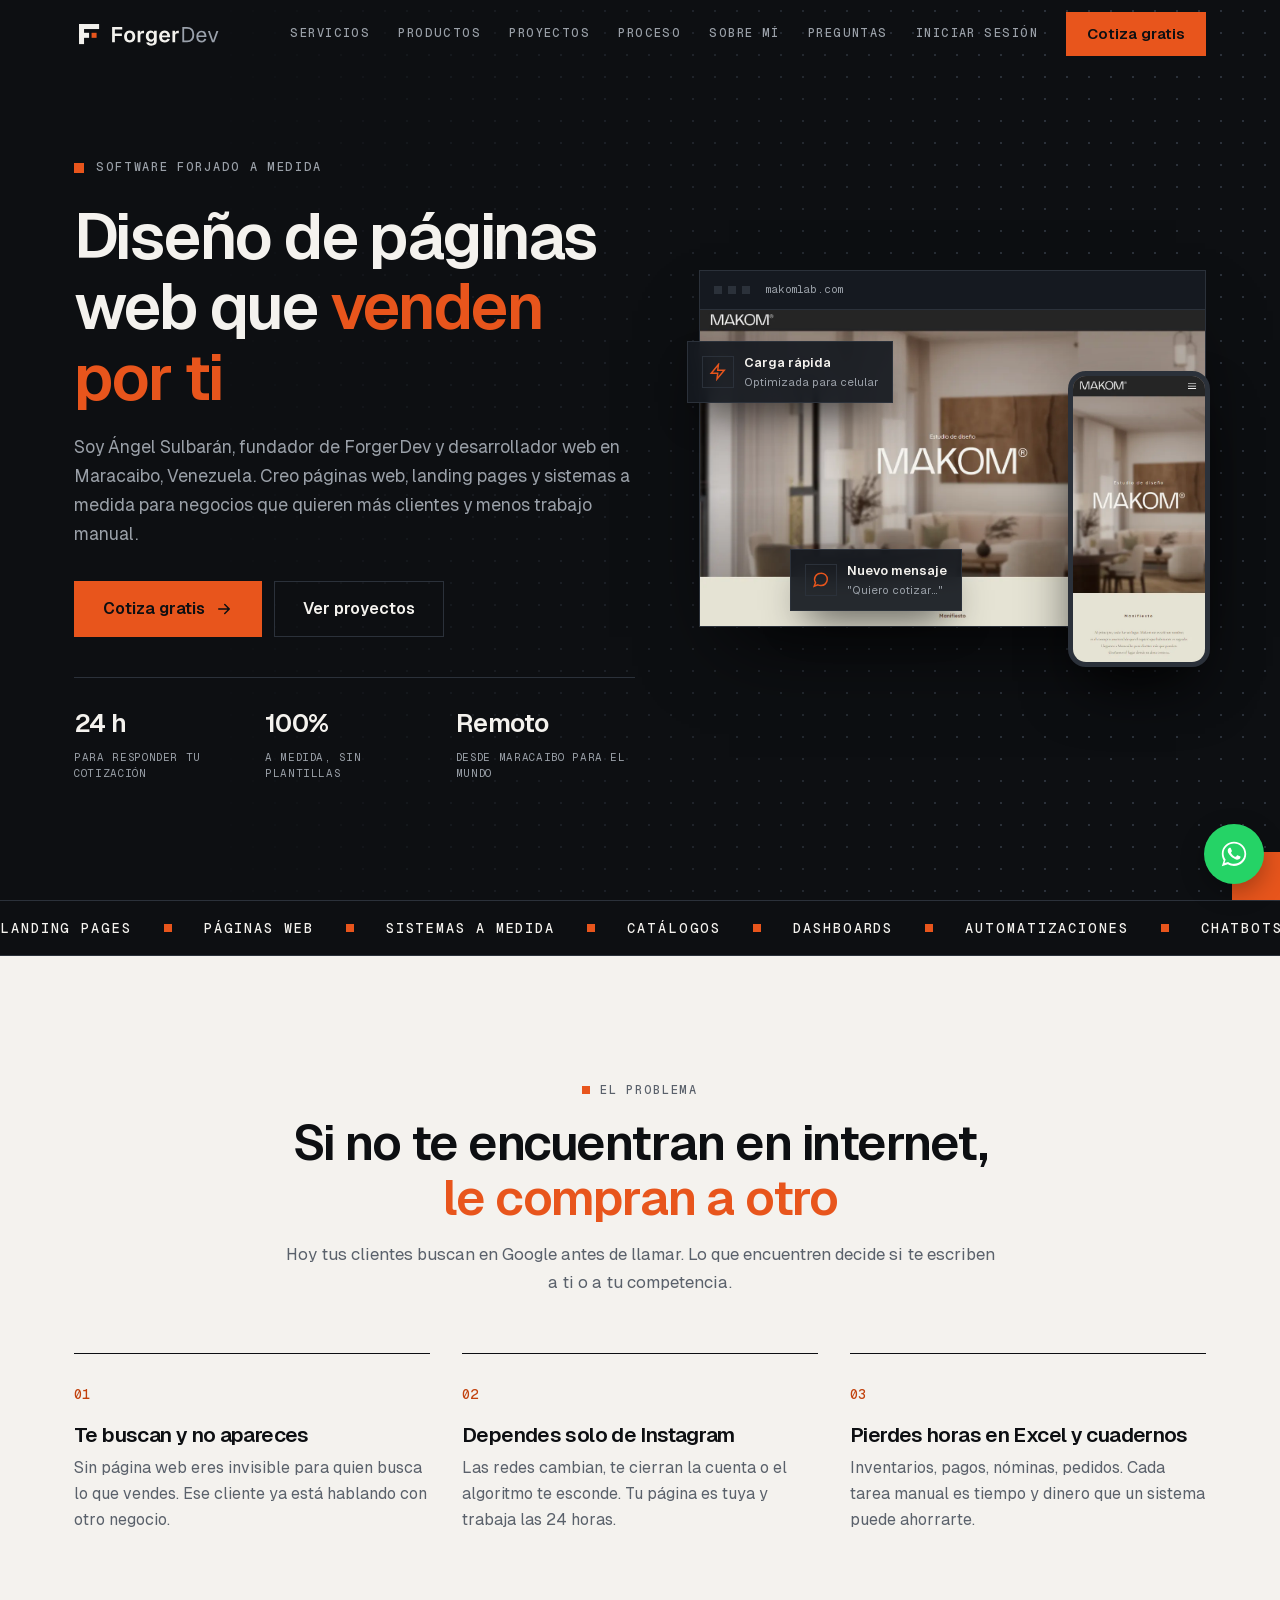
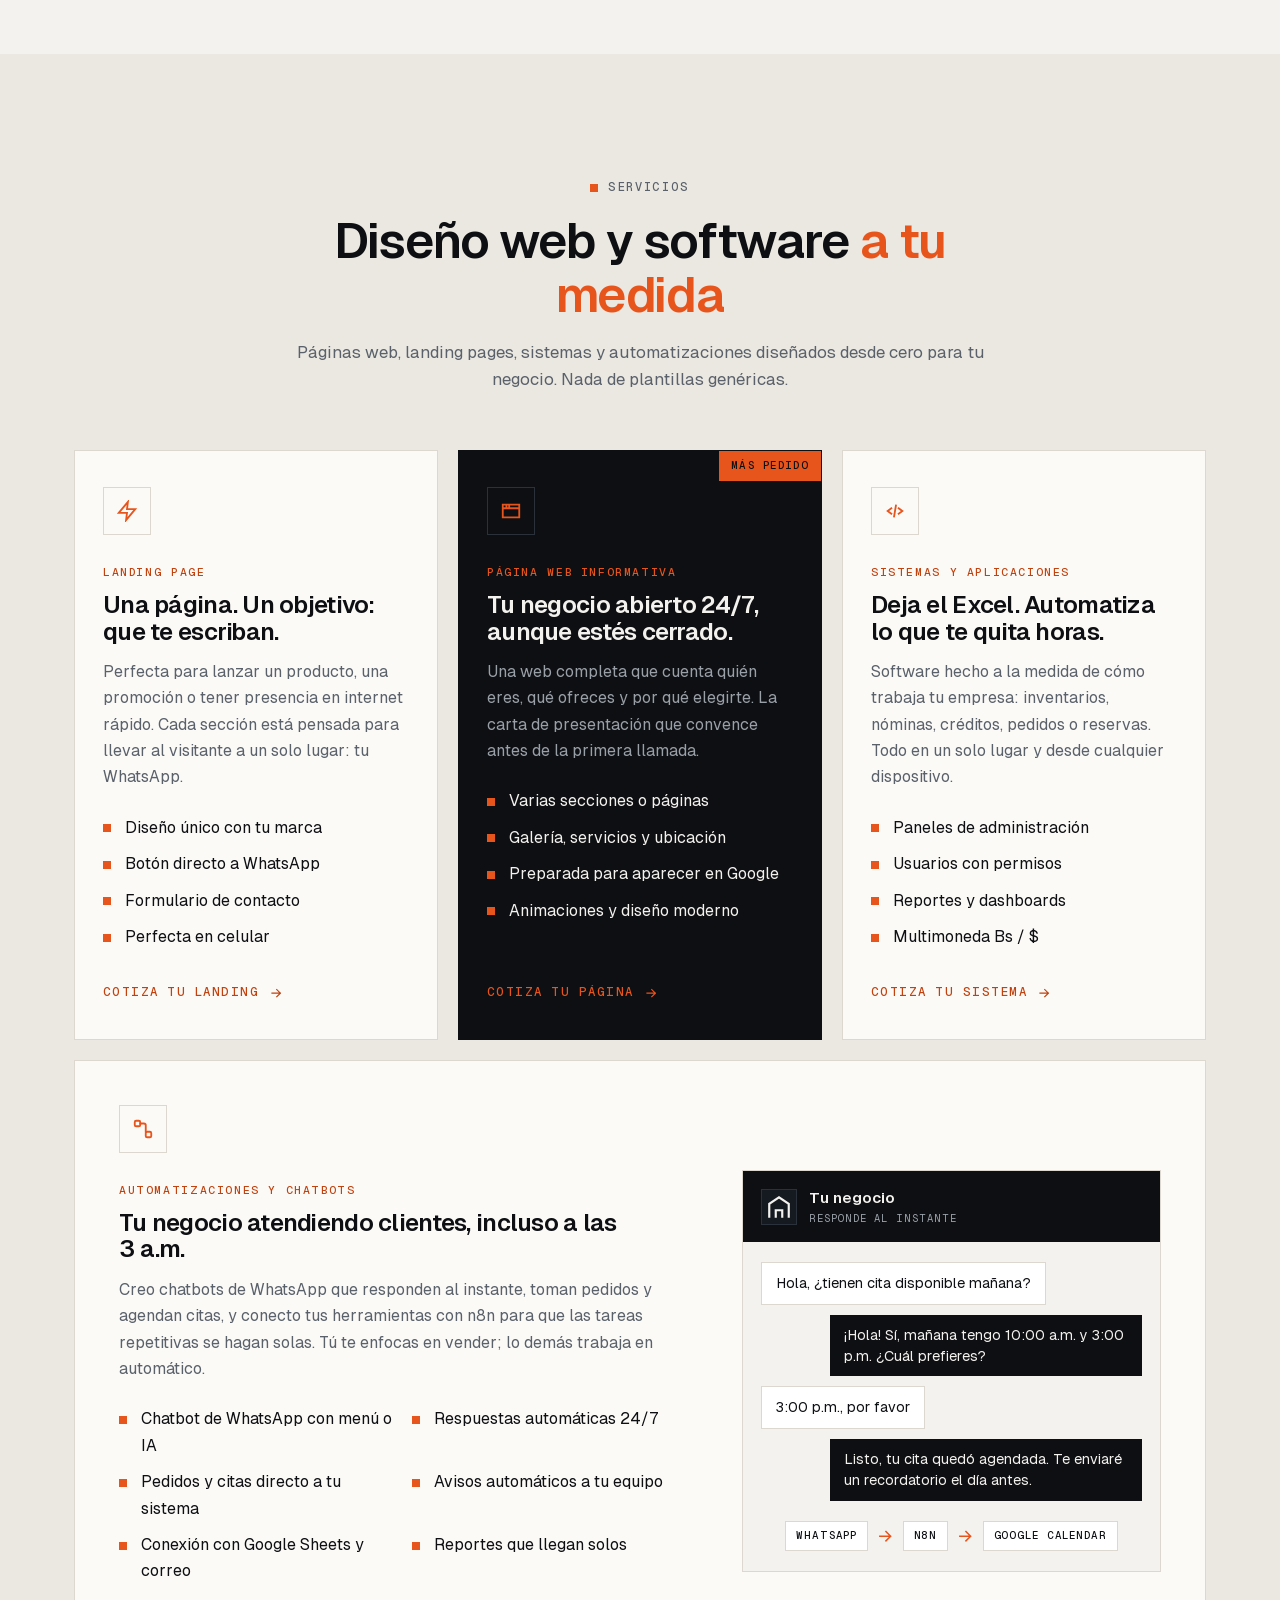
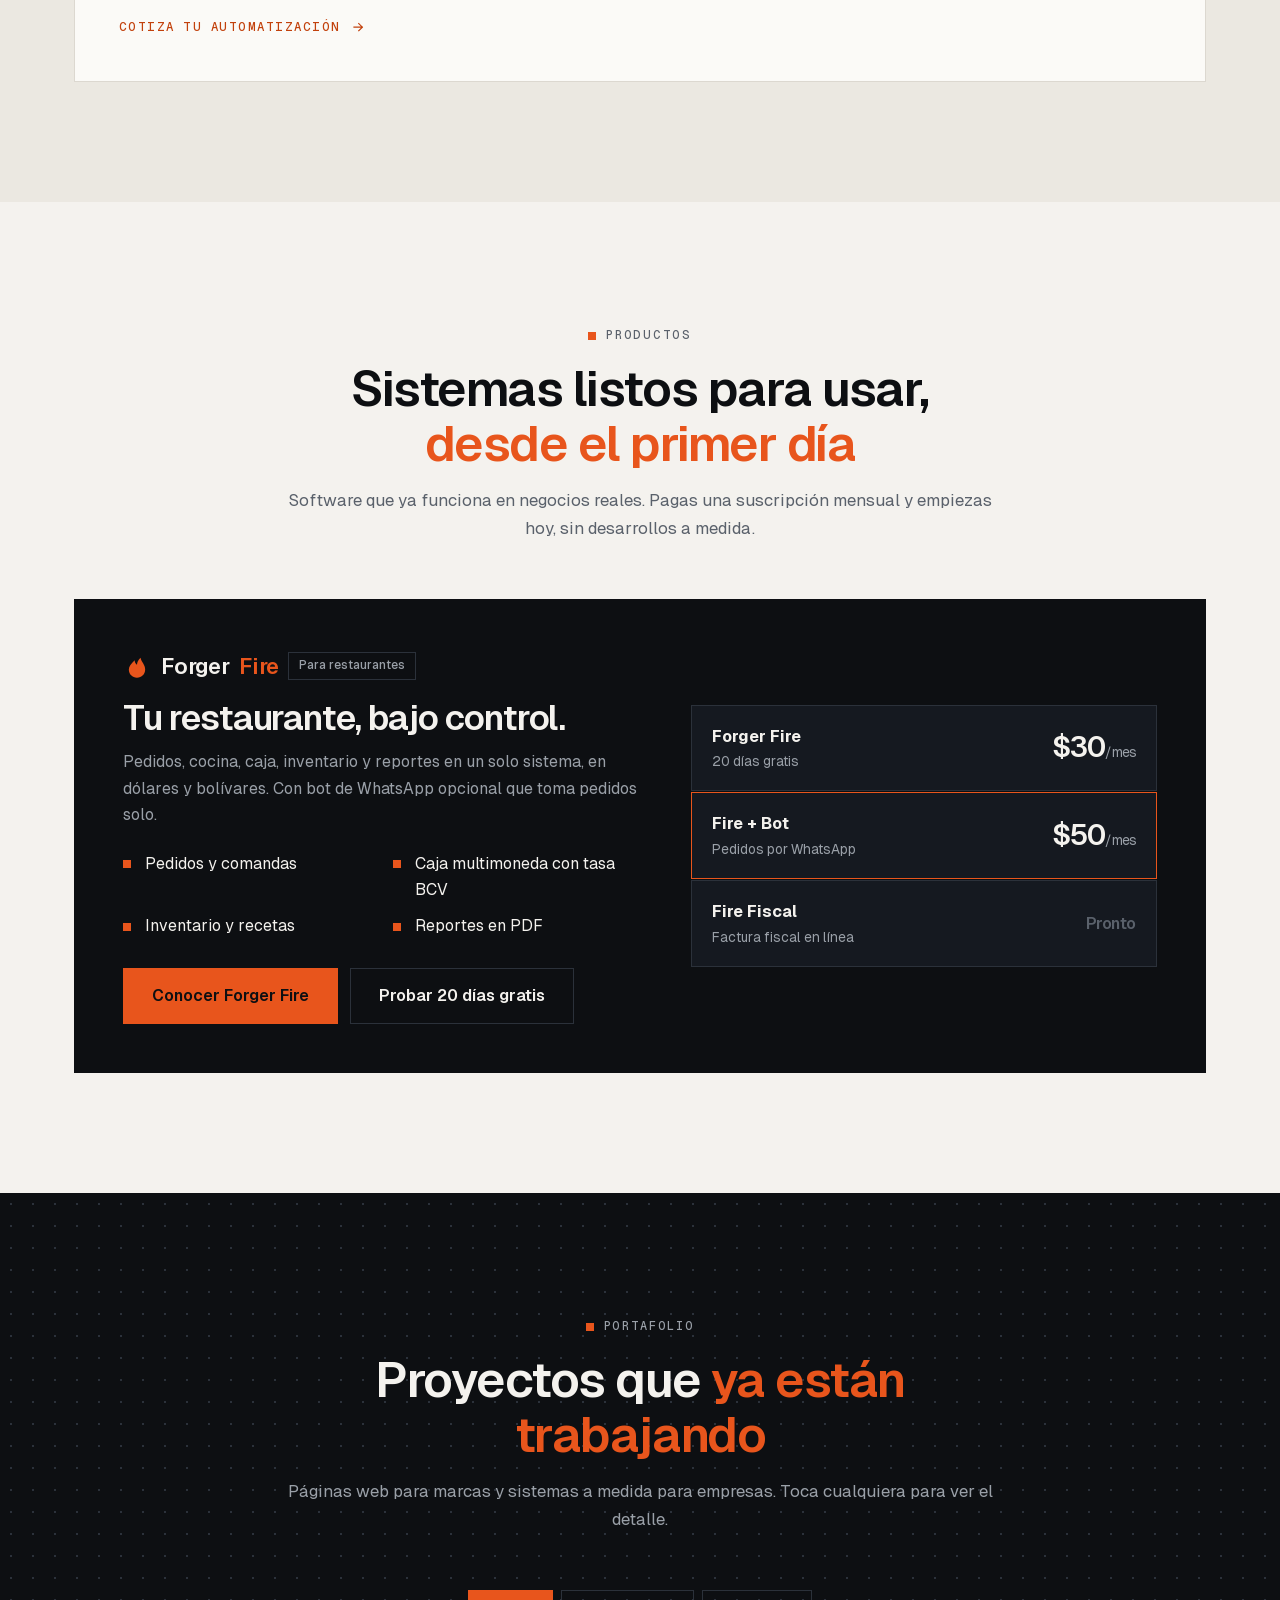
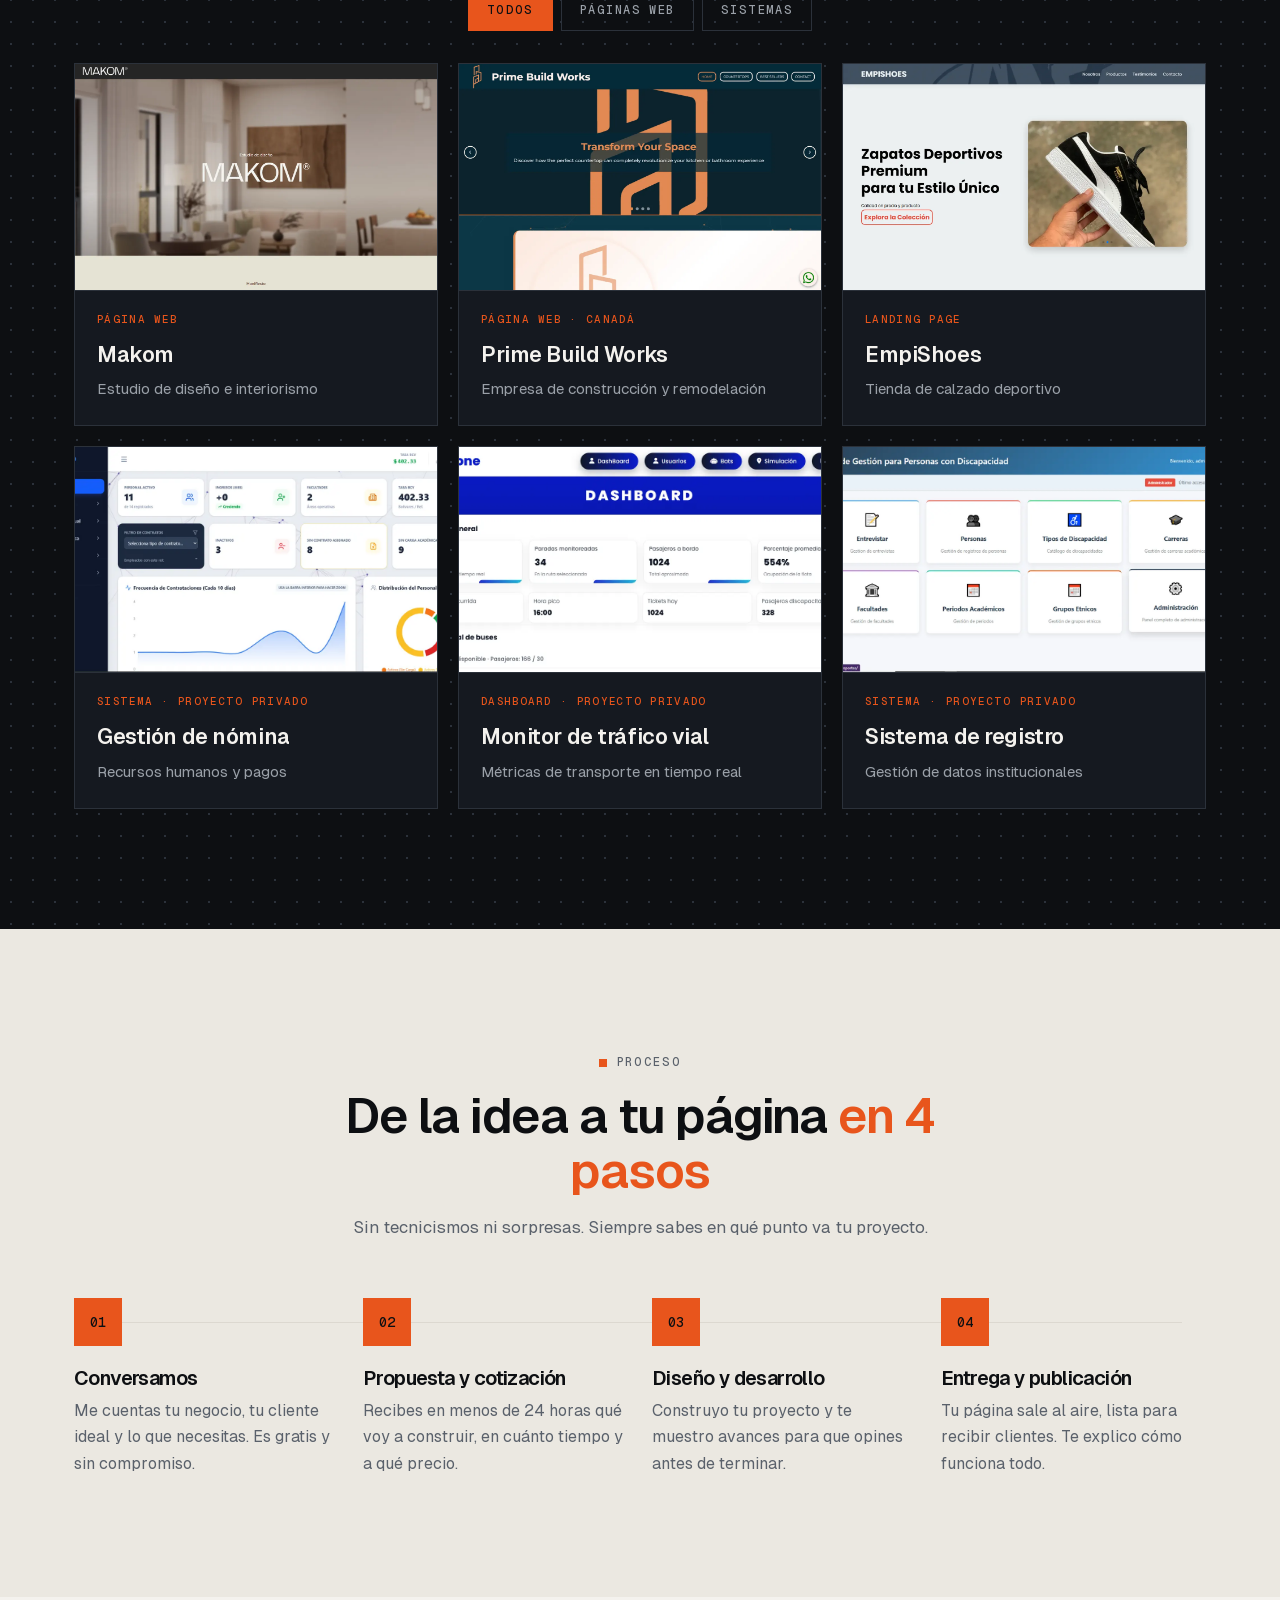
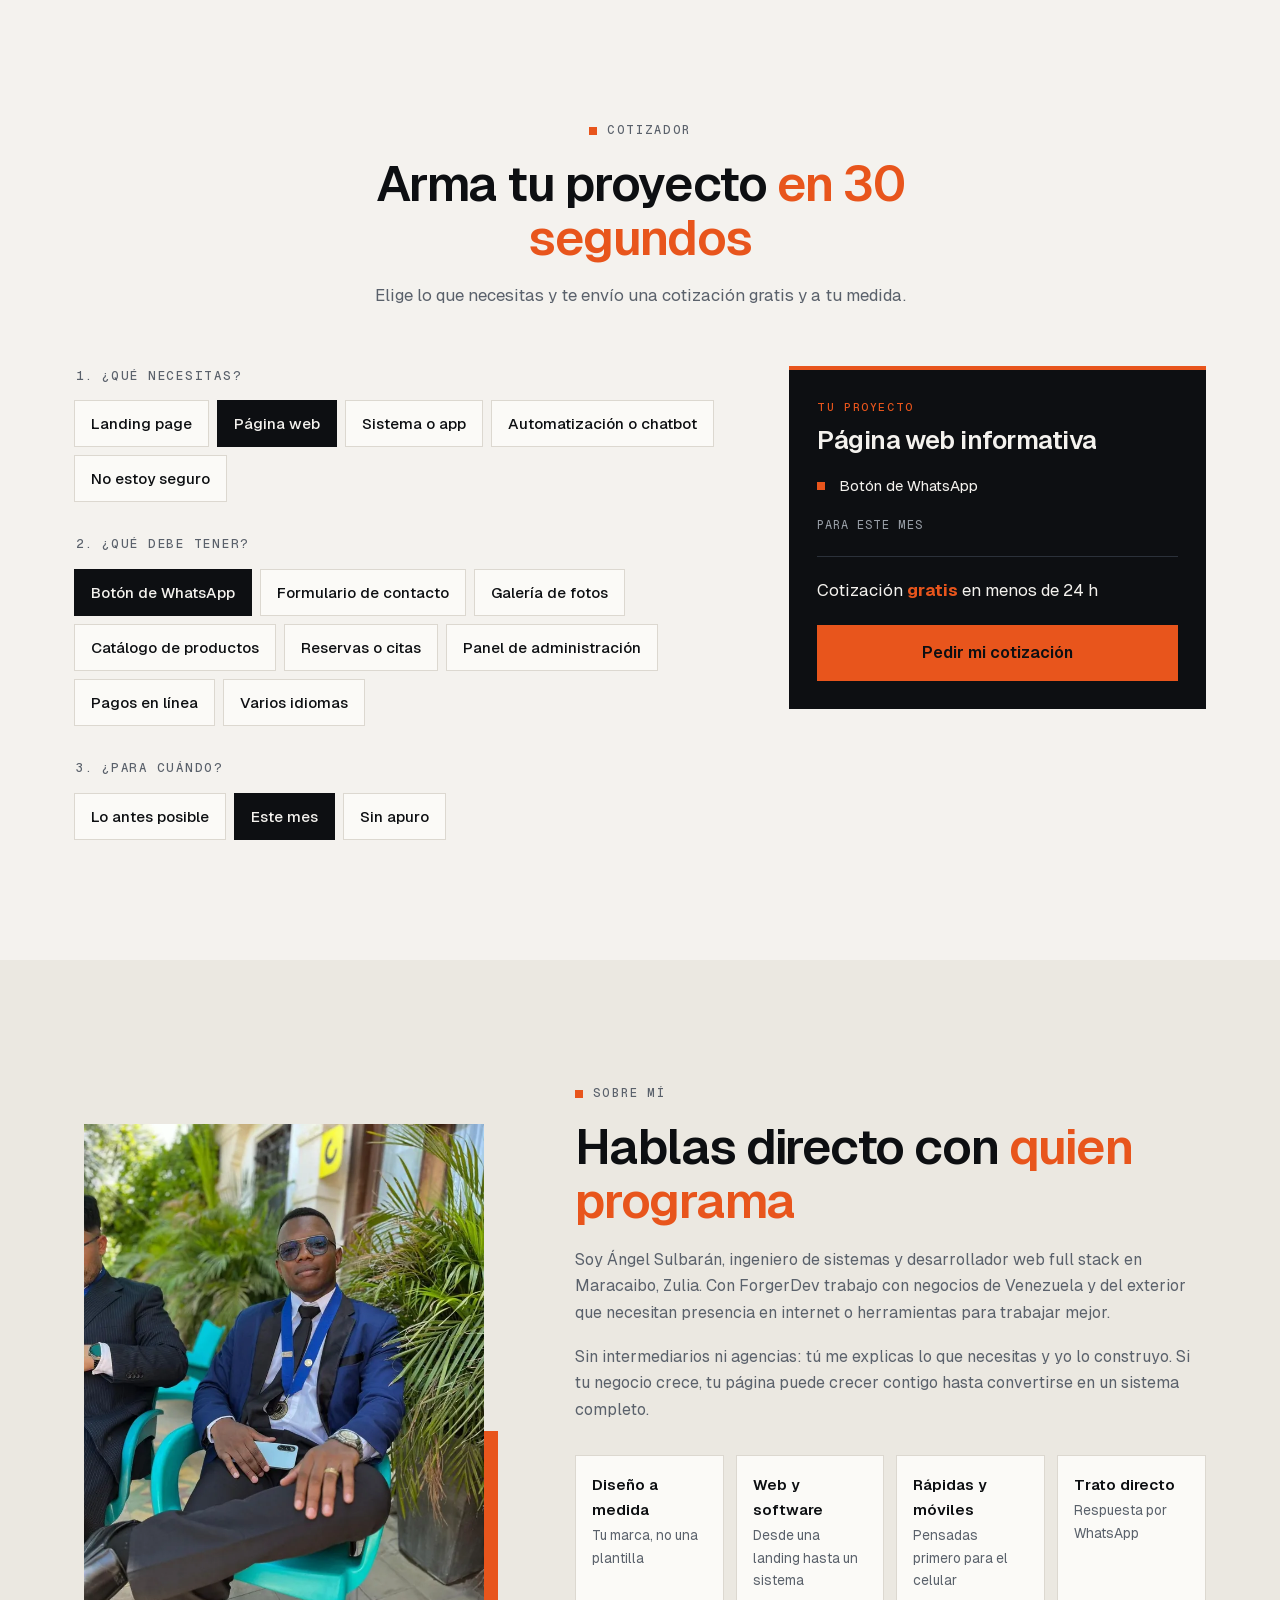
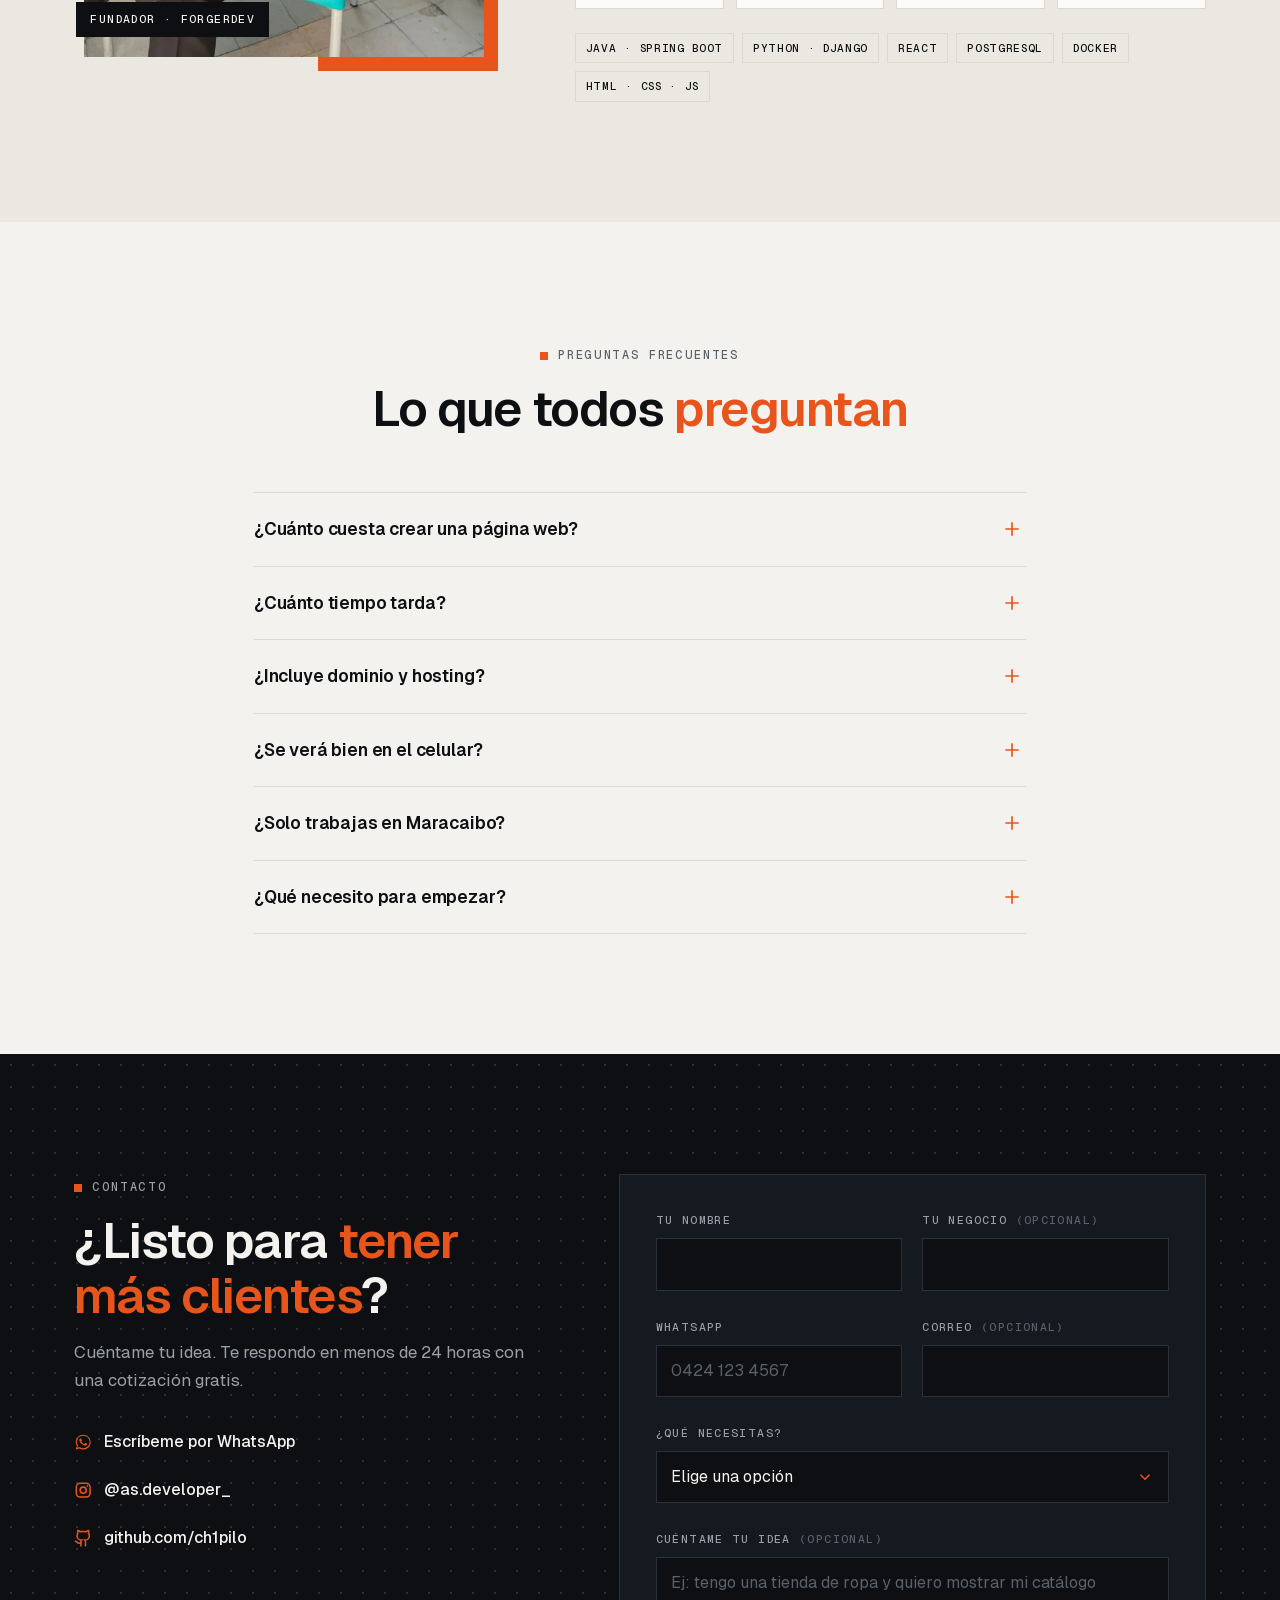
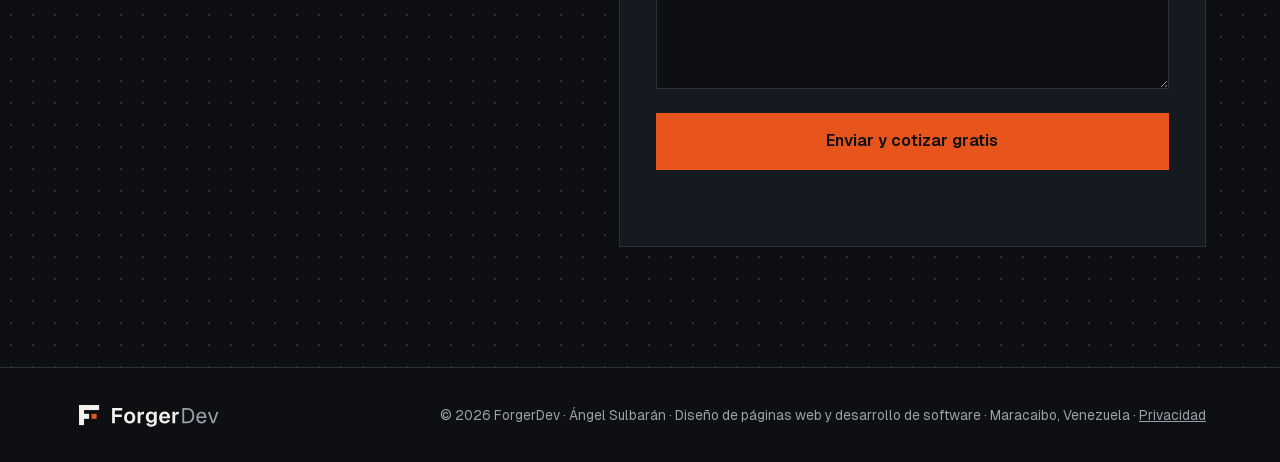
==== commit e87e2ad2: "feat: boton Iniciar sesion y urlSistema unica en config - config.js: urlSistema es la direccion prin" ====
--- a/index.html
+++ b/index.html
@@ -224,6 +224,7 @@
           <li><a href="#proceso" class="nav__link">Proceso</a></li>
           <li><a href="#sobre-mi" class="nav__link">Sobre mí</a></li>
           <li><a href="#faq" class="nav__link">Preguntas</a></li>
+          <li data-login hidden><a href="#" class="nav__link nav__link--login" data-login-link>Iniciar sesión</a></li>
           <li><a href="#cotizador" class="btn btn--primary btn--sm">Cotiza gratis</a></li>
         </ul>
       </nav>
--- a/css/styles.css
+++ b/css/styles.css
@@ -2082,3 +2082,19 @@
     padding: 48px 48px 48px 0;
   }
 }
+
+/* ===== Menú compacto en laptops pequeñas (1024–1279 px): 7 opciones + botón en una línea ===== */
+.nav__link,
+.nav .btn--sm {
+  white-space: nowrap;
+}
+
+@media (min-width: 1024px) and (max-width: 1279px) {
+  .nav__list {
+    gap: 16px;
+  }
+
+  .nav__link {
+    letter-spacing: 0.06em;
+  }
+}
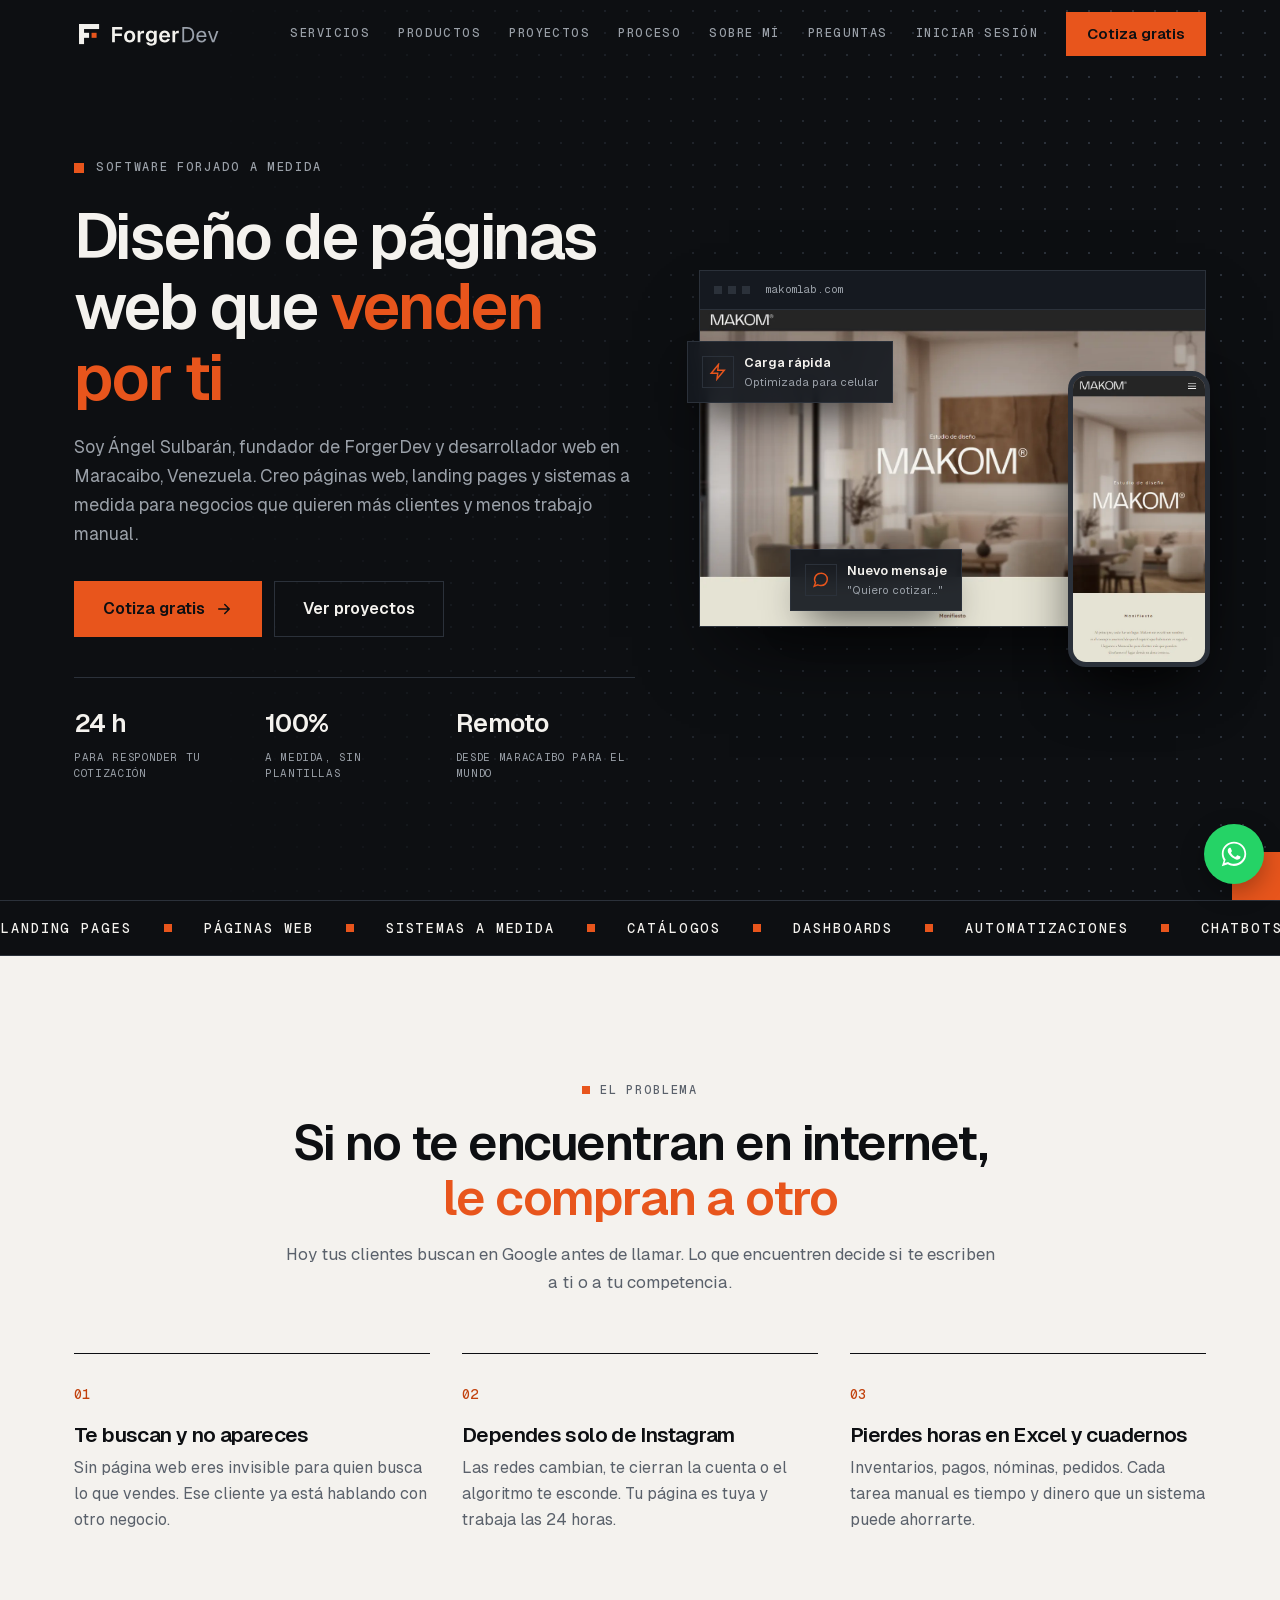
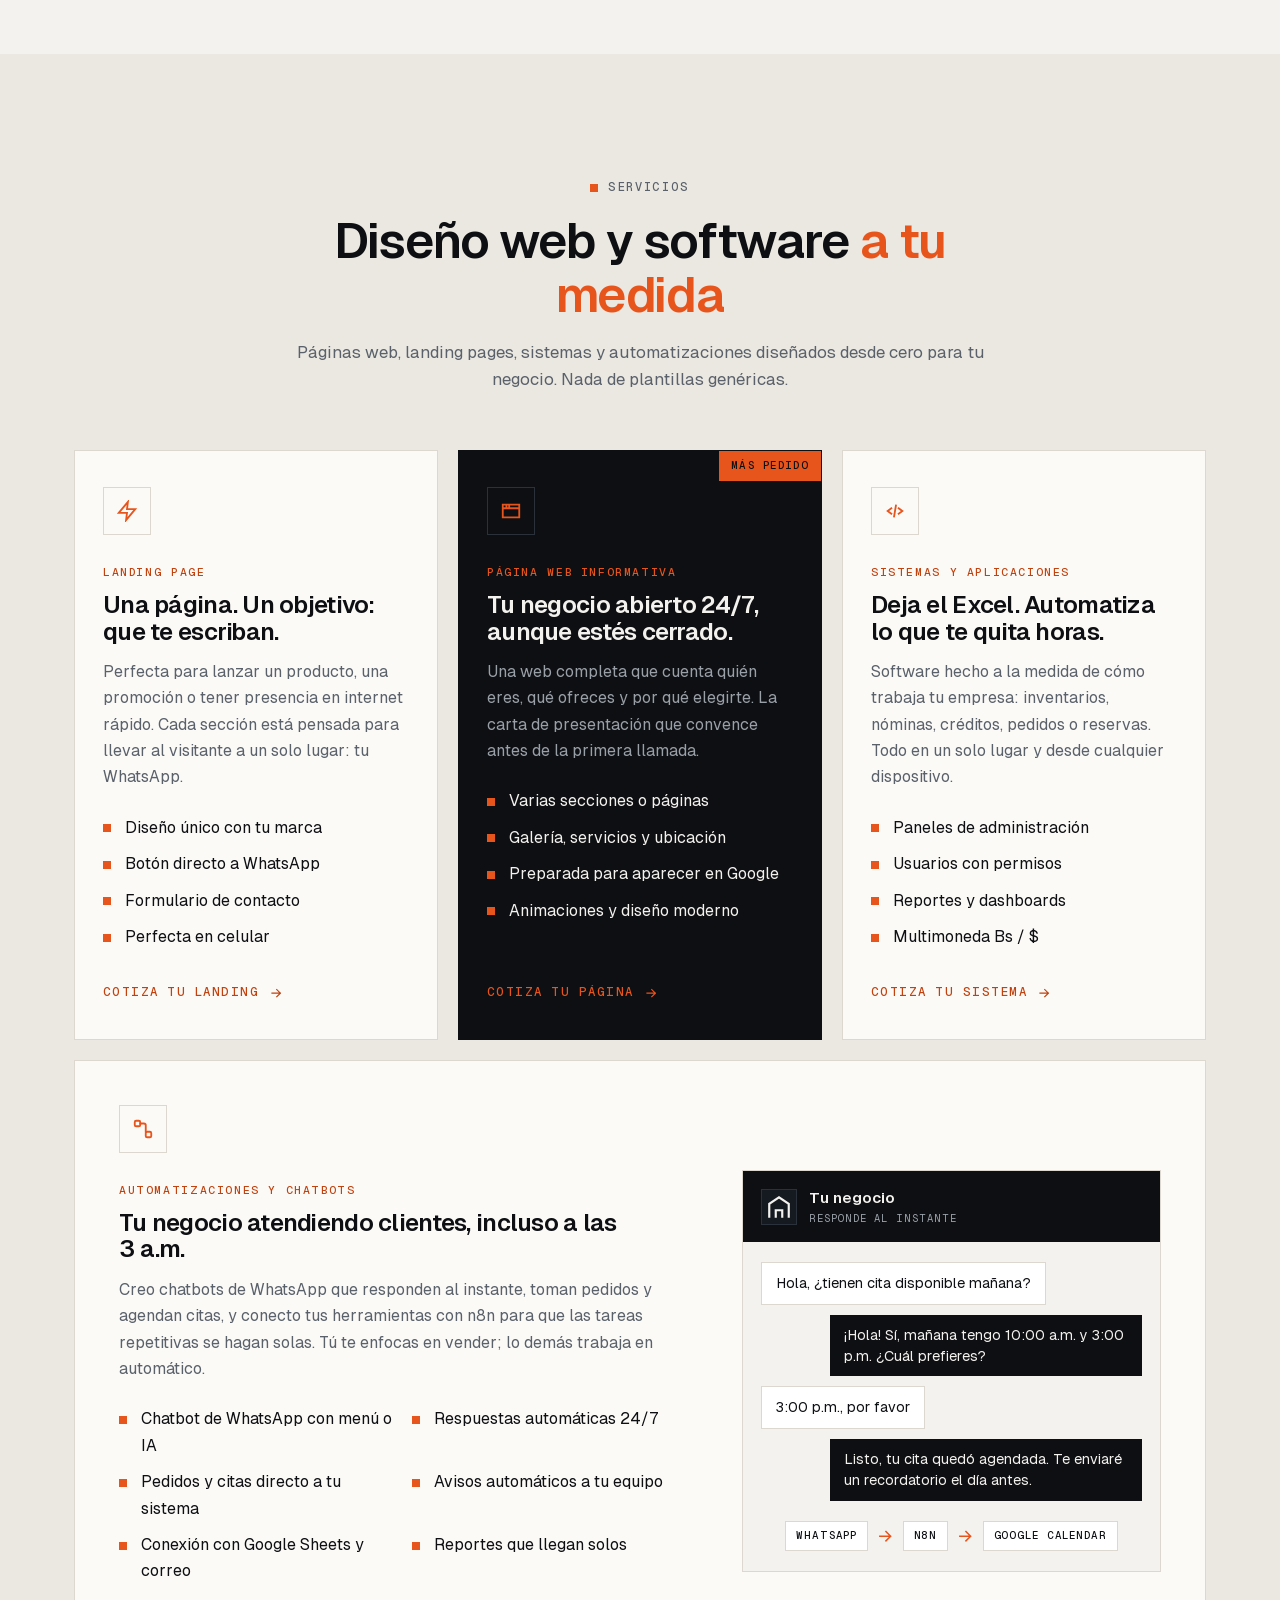
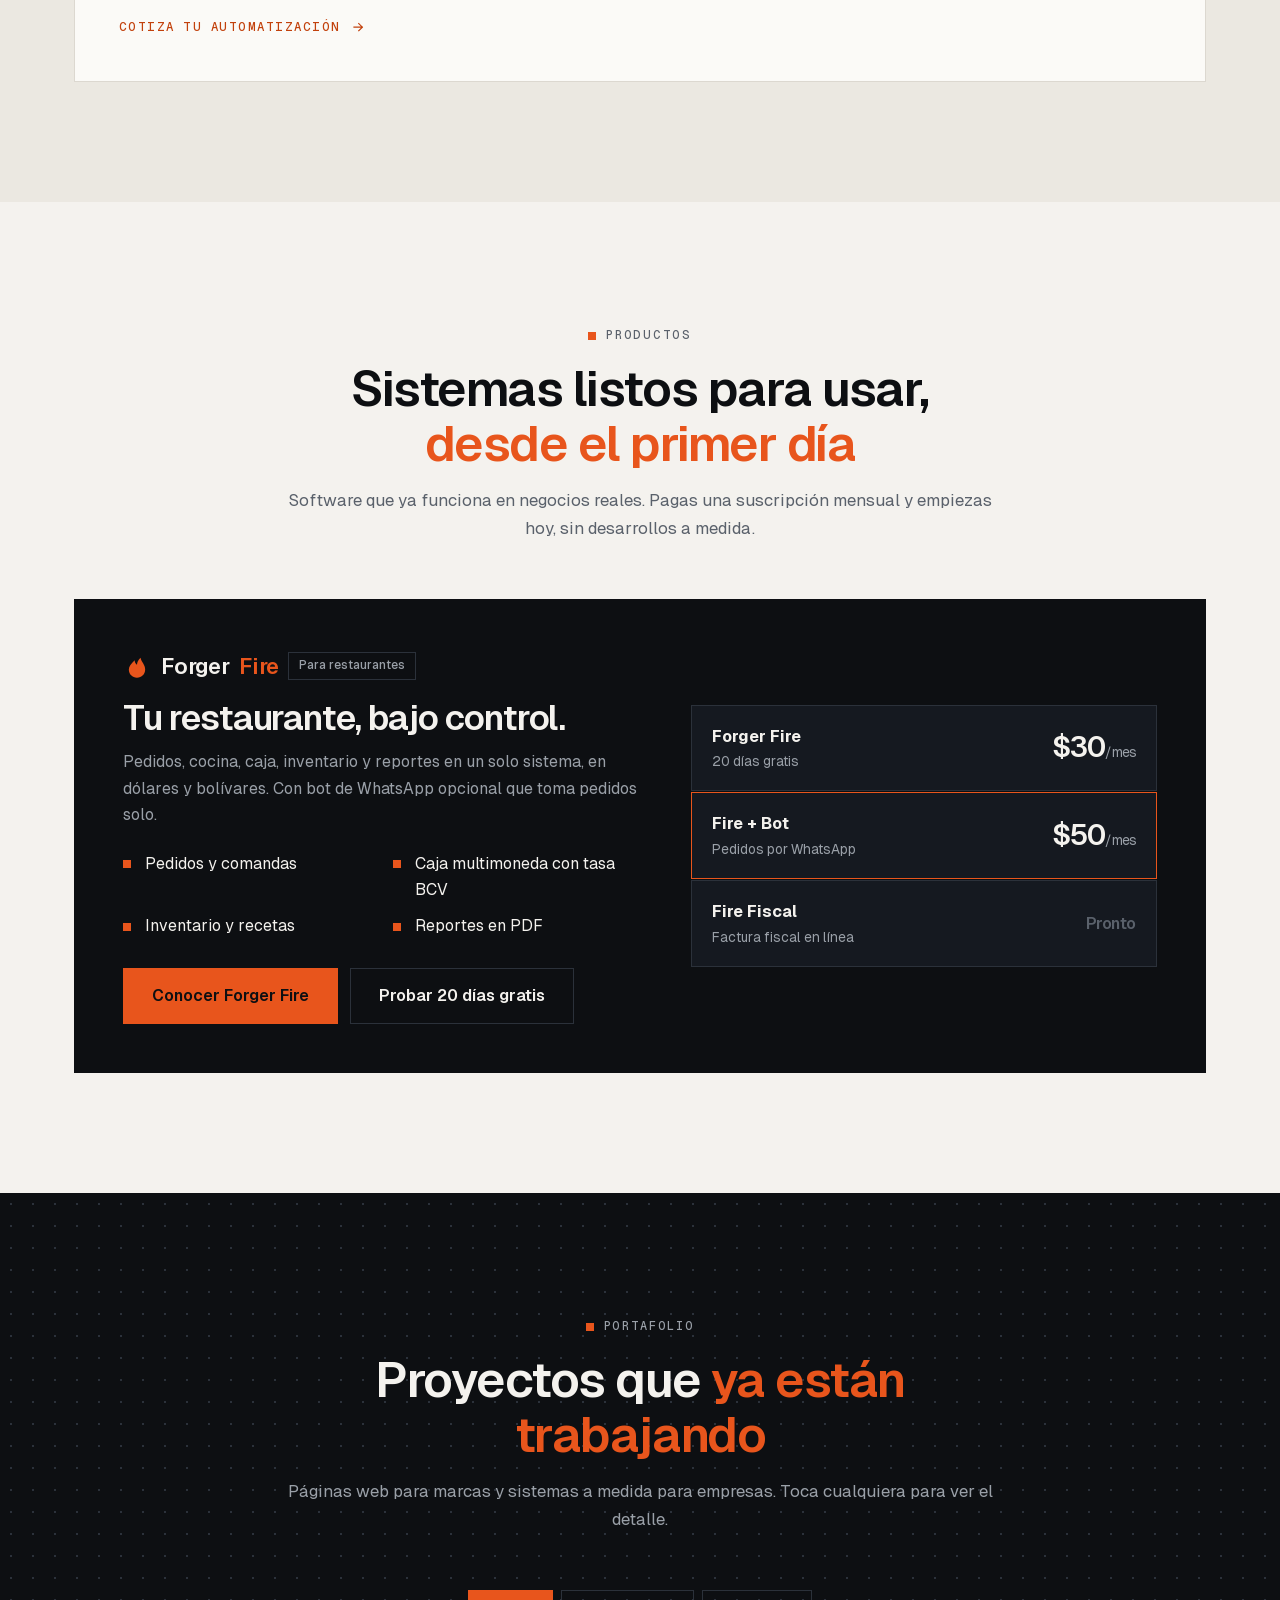
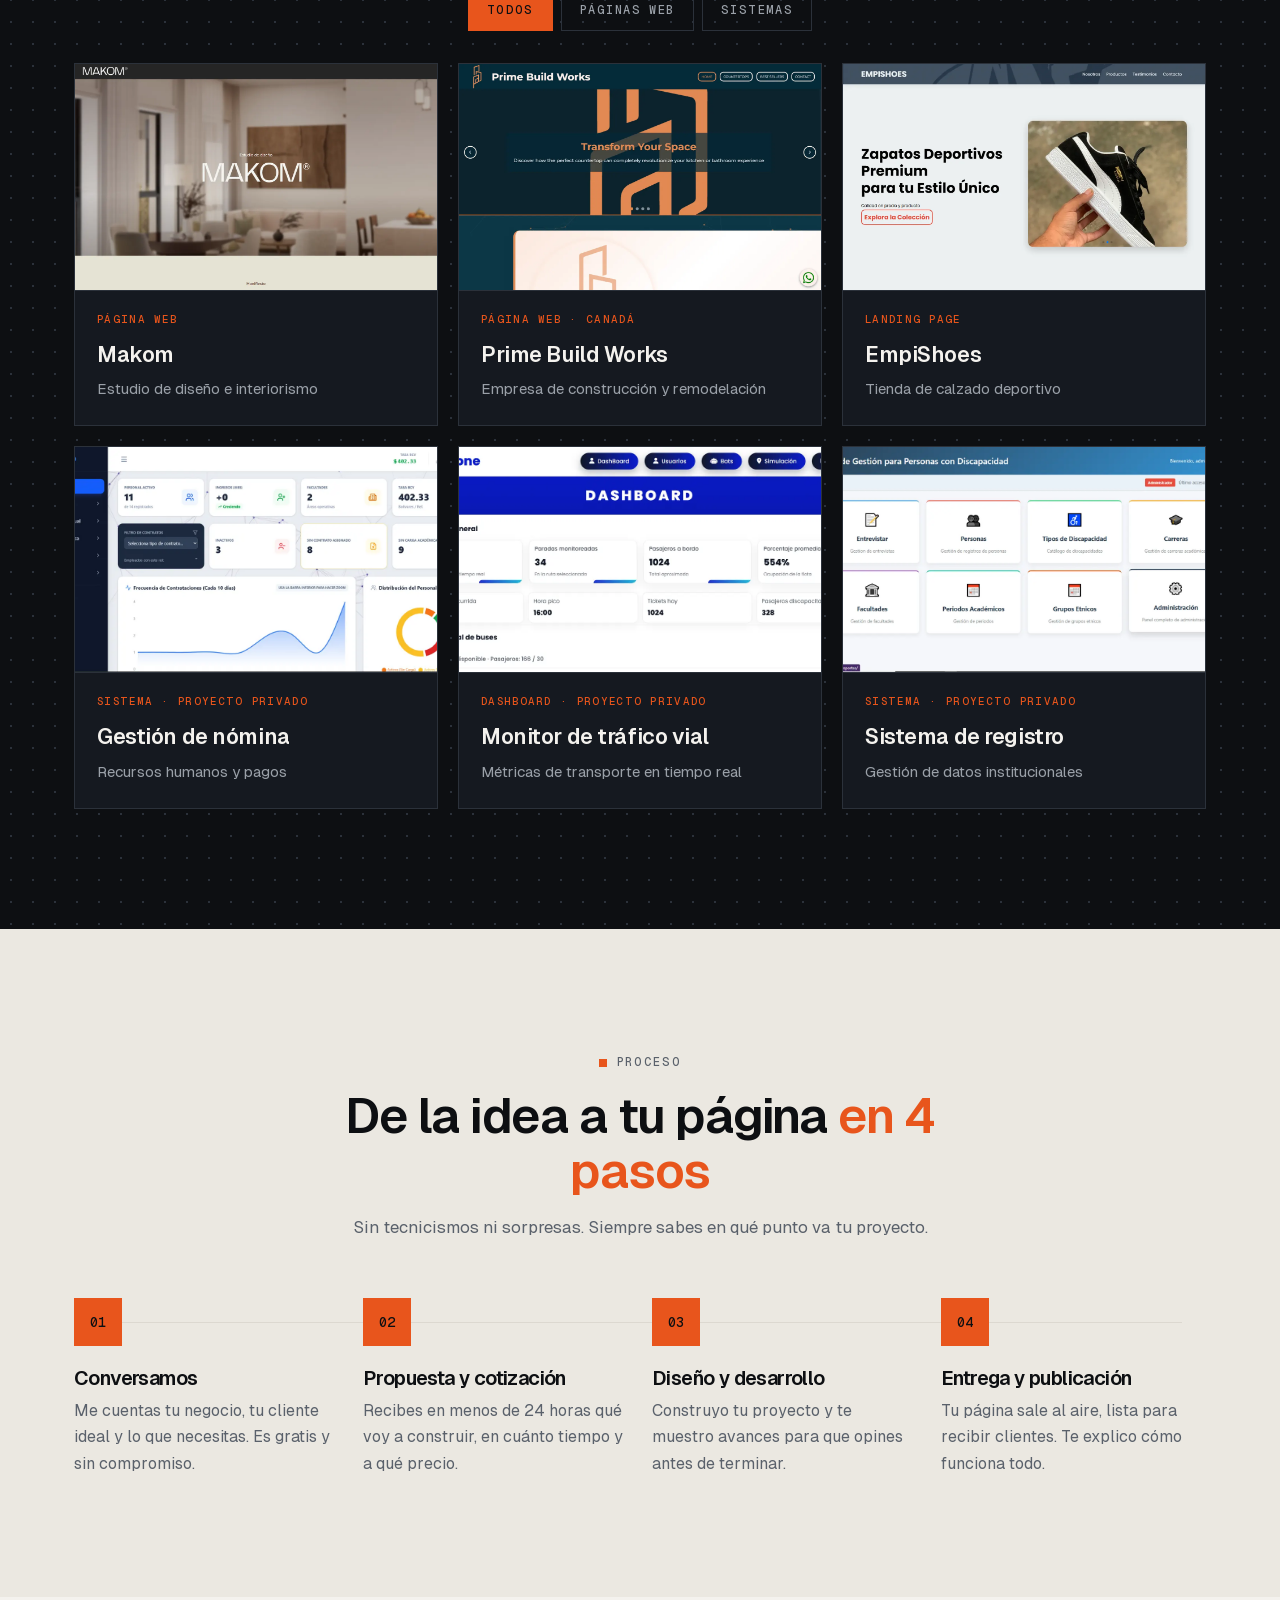
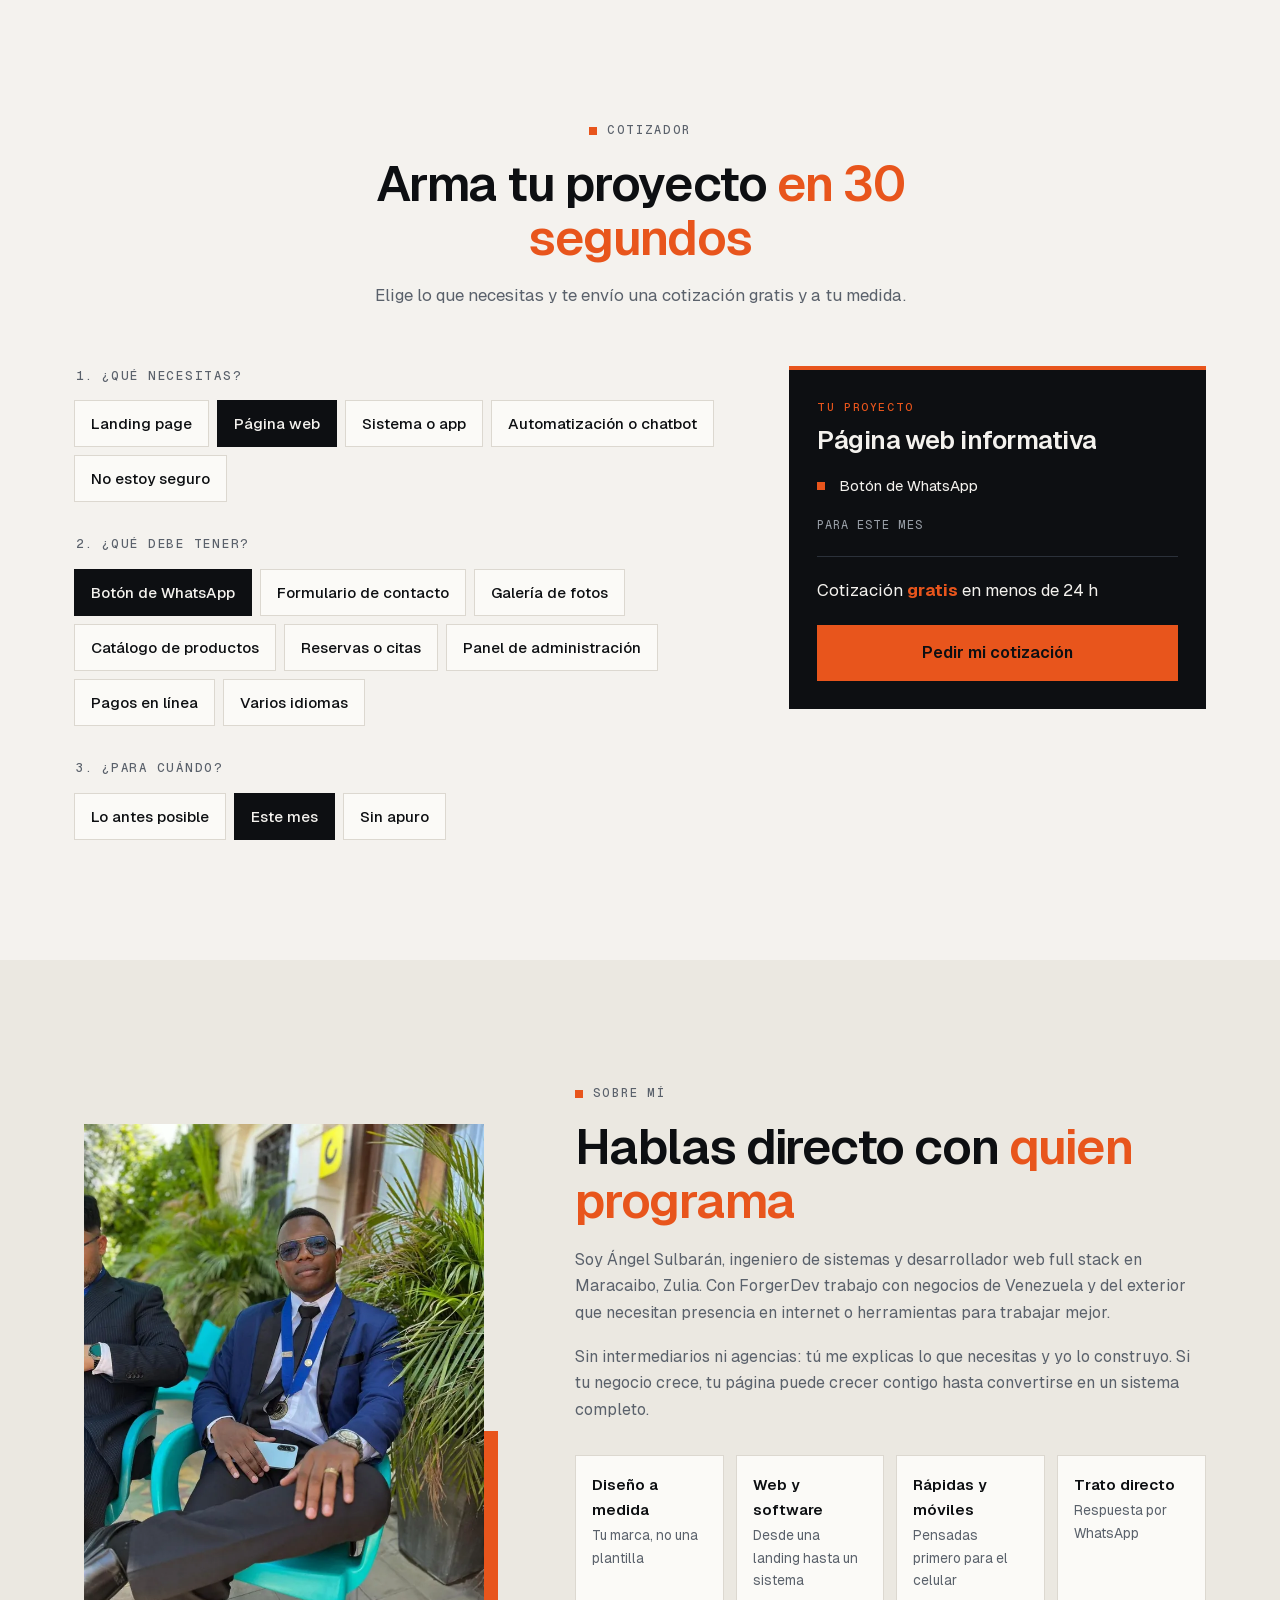
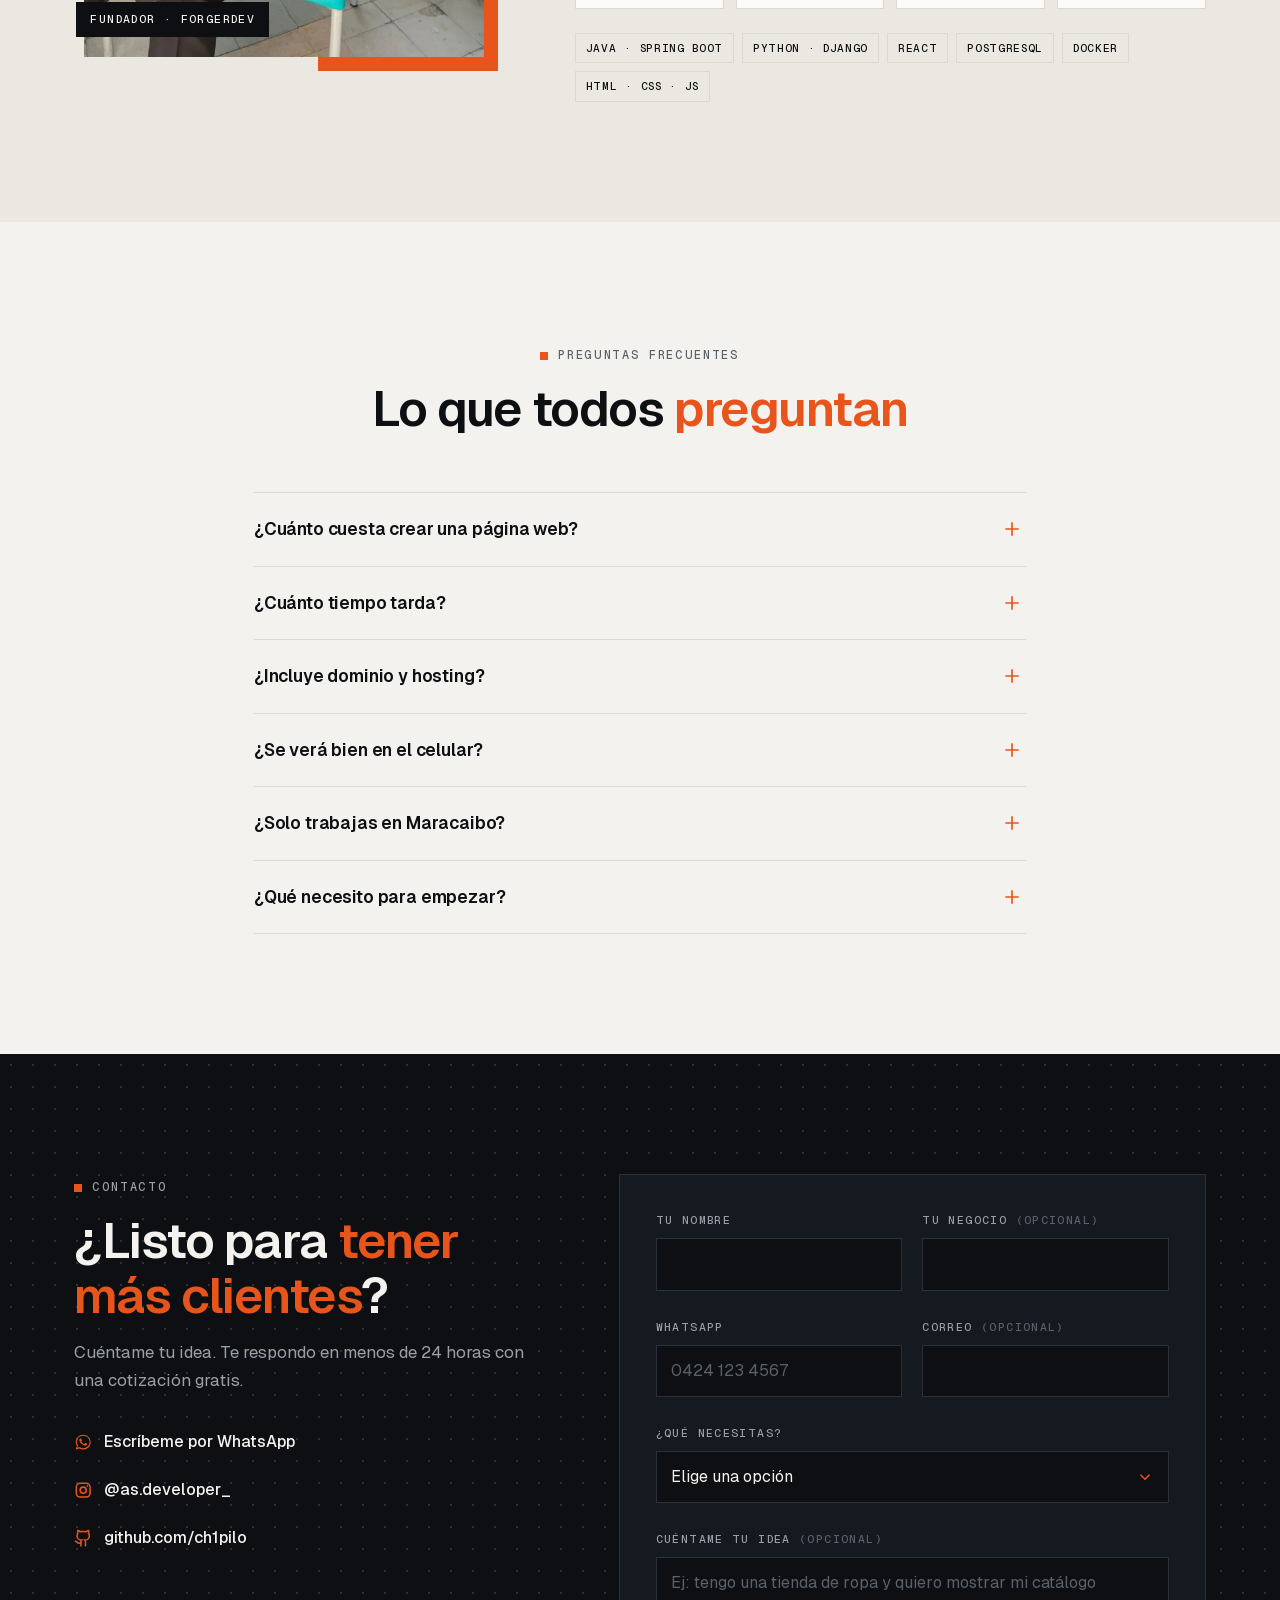
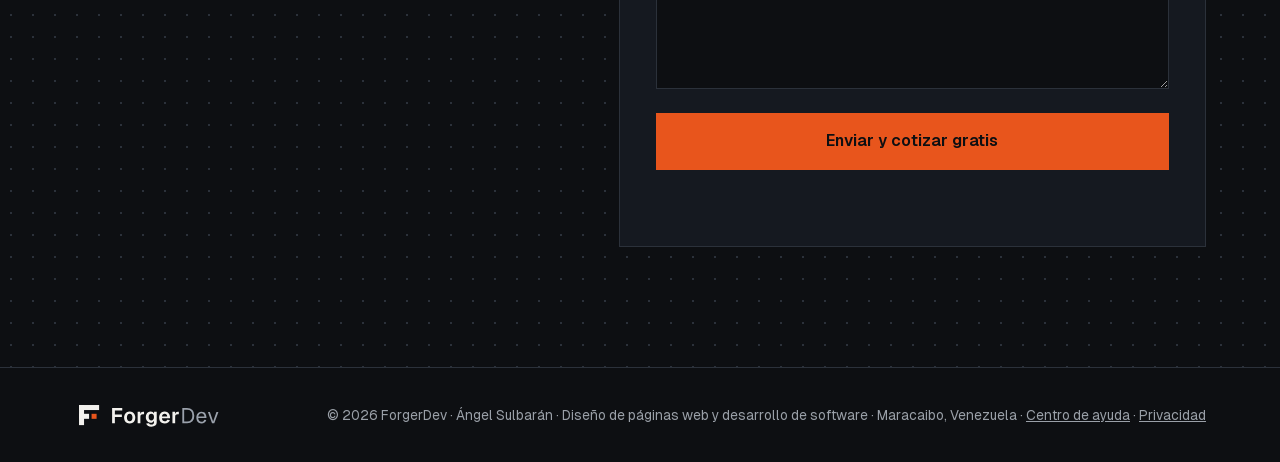
==== commit 405e32d2: "feat: centro de ayuda de Forger Fire con guia para entrar al sistema - ayuda/: portada con buscador " ====
--- a/index.html
+++ b/index.html
@@ -806,7 +806,7 @@
   <footer class="footer">
     <div class="container footer__inner">
       <a href="#inicio" class="logo" aria-label="ForgerDev, inicio"><svg xmlns="http://www.w3.org/2000/svg" viewBox="0 0 239 48" aria-hidden="true" focusable="false"><rect x="8" y="8" width="8" height="32" fill="#f2f1ed"/><rect x="8" y="8" width="32" height="8" fill="#f2f1ed"/><rect x="8" y="22" width="16" height="8" fill="#f2f1ed"/><rect x="28" y="22" width="8" height="8" fill="#e8551c"/><path d="M60.72 12.86H76.87V16.701999999999998H65.14V23.298H76.25800000000001V27.106H65.14V37.0H60.72ZM79.79400000000001 27.921999999999997Q79.79400000000001 25.066 80.899 22.924Q82.004 20.782 84.02700000000002 19.609Q86.05000000000001 18.436 88.736 18.436Q91.388 18.436 93.411 19.609Q95.43400000000001 20.782 96.53900000000002 22.924Q97.644 25.066 97.644 27.921999999999997Q97.644 30.778 96.53900000000002 32.92Q95.43400000000001 35.062 93.411 36.235Q91.388 37.408 88.736 37.408Q86.05000000000001 37.408 84.02700000000002 36.235Q82.004 35.062 80.899 32.92Q79.79400000000001 30.778 79.79400000000001 27.921999999999997ZM93.156 27.921999999999997Q93.156 25.1 91.983 23.536Q90.81 21.972 88.736 21.972Q86.628 21.972 85.47200000000001 23.536Q84.316 25.1 84.316 27.921999999999997Q84.316 30.744 85.47200000000001 32.308Q86.628 33.872 88.736 33.872Q90.84400000000001 33.872 92.0 32.308Q93.156 30.744 93.156 27.921999999999997ZM101.418 18.843999999999998H105.49800000000002L105.60000000000001 22.345999999999997Q106.144 20.544 107.215 19.694Q108.28600000000002 18.843999999999998 109.95200000000001 18.843999999999998H111.61800000000001V22.584H109.918Q107.81000000000002 22.584 106.79000000000002 23.519Q105.77000000000001 24.454 105.77000000000001 26.528V37.0H101.418ZM114.98400000000001 37.34 119.47200000000001 37.034Q119.81200000000001 38.122 120.679 38.666Q121.546 39.21 123.24600000000001 39.21Q127.42800000000001 39.21 127.42800000000001 35.504V33.192Q126.78200000000001 34.518 125.35400000000001 35.317Q123.926 36.116 122.158 36.116Q119.914 36.116 118.16300000000001 35.010999999999996Q116.412 33.906 115.42600000000002 31.9Q114.44000000000001 29.894 114.44000000000001 27.31Q114.44000000000001 24.726 115.409 22.72Q116.378 20.714 118.129 19.575Q119.88000000000001 18.436 122.09 18.436Q124.028 18.436 125.45600000000002 19.302999999999997Q126.88400000000001 20.169999999999998 127.56400000000001 21.665999999999997V18.843999999999998H131.81400000000002V35.402Q131.81400000000002 38.836 129.502 40.672Q127.19000000000001 42.508 123.24600000000001 42.508Q119.778 42.508 117.70400000000001 41.131Q115.63000000000001 39.754 114.98400000000001 37.34ZM127.462 27.174Q127.462 24.692 126.30600000000001 23.264Q125.15 21.836 123.17800000000001 21.836Q121.206 21.836 120.084 23.298Q118.962 24.759999999999998 118.962 27.276Q118.962 29.792 120.101 31.254Q121.24000000000001 32.716 123.17800000000001 32.716Q125.18400000000001 32.716 126.32300000000001 31.237000000000002Q127.462 29.758 127.462 27.174ZM135.622 27.921999999999997Q135.622 25.1 136.71 22.941000000000003Q137.798 20.782 139.787 19.609Q141.776 18.436 144.428 18.436Q147.012 18.436 148.967 19.592Q150.92200000000003 20.747999999999998 151.99300000000002 22.941Q153.06400000000002 25.134 153.06400000000002 28.16V29.146H140.144Q140.28 31.492 141.436 32.716Q142.592 33.94 144.56400000000002 33.94Q145.99200000000002 33.94 146.978 33.277Q147.964 32.614 148.33800000000002 31.424L152.792 31.695999999999998Q152.044 34.348 149.851 35.878Q147.65800000000002 37.408 144.53 37.408Q141.84400000000002 37.408 139.82100000000003 36.235Q137.798 35.062 136.71 32.92Q135.622 30.778 135.622 27.921999999999997ZM144.428 21.869999999999997Q142.66 21.869999999999997 141.52100000000002 22.991999999999997Q140.382 24.113999999999997 140.144 26.222H148.542Q148.406 24.046 147.318 22.958Q146.23000000000002 21.869999999999997 144.428 21.869999999999997ZM156.838 18.843999999999998H160.918L161.02 22.345999999999997Q161.564 20.544 162.635 19.694Q163.706 18.843999999999998 165.372 18.843999999999998H167.038V22.584H165.338Q163.23 22.584 162.20999999999998 23.519Q161.19 24.454 161.19 26.528V37.0H156.838Z" fill="#f2f1ed"/><path d="M172.594 12.86H180.074Q185.65 12.86 188.659 16.005Q191.668 19.15 191.668 24.964Q191.668 30.744 188.71 33.872Q185.752 37.0 180.27800000000002 37.0H172.594ZM188.608 24.964Q188.608 15.715999999999998 180.074 15.715999999999998H175.518V34.144H180.074Q188.608 34.144 188.608 24.964ZM194.93200000000002 27.990000000000002Q194.93200000000002 25.168 195.935 23.026Q196.93800000000002 20.884 198.774 19.728Q200.61 18.572 203.058 18.572Q205.404 18.572 207.20600000000002 19.677Q209.008 20.782 210.01100000000002 22.924Q211.014 25.066 211.014 28.024V28.874H197.924Q198.06 31.73 199.437 33.209Q200.814 34.688 203.19400000000002 34.688Q204.928 34.688 206.067 33.889Q207.20600000000002 33.09 207.68200000000002 31.662L210.74200000000002 31.9Q210.02800000000002 34.382 208.005 35.894999999999996Q205.982 37.408 203.19400000000002 37.408Q200.678 37.408 198.808 36.251999999999995Q196.93800000000002 35.096 195.935 32.971Q194.93200000000002 30.846 194.93200000000002 27.990000000000002ZM203.058 21.291999999999998Q200.95000000000002 21.291999999999998 199.60700000000003 22.583999999999996Q198.264 23.875999999999998 197.924 26.357999999999997H207.886Q207.68200000000002 23.842 206.407 22.567Q205.132 21.291999999999998 203.058 21.291999999999998ZM213.35999999999999 18.98H216.488L221.724 34.076L226.96 18.98H230.088L223.526 37.0H219.922Z" fill="#9aa1ab"/></svg></a>
-      <p>© <span id="year"></span> ForgerDev · Ángel Sulbarán · Diseño de páginas web y desarrollo de software · Maracaibo, Venezuela · <a href="privacidad.html">Privacidad</a></p>
+      <p>© <span id="year"></span> ForgerDev · Ángel Sulbarán · Diseño de páginas web y desarrollo de software · Maracaibo, Venezuela · <a href="ayuda/">Centro de ayuda</a> · <a href="privacidad.html">Privacidad</a></p>
     </div>
   </footer>
 
